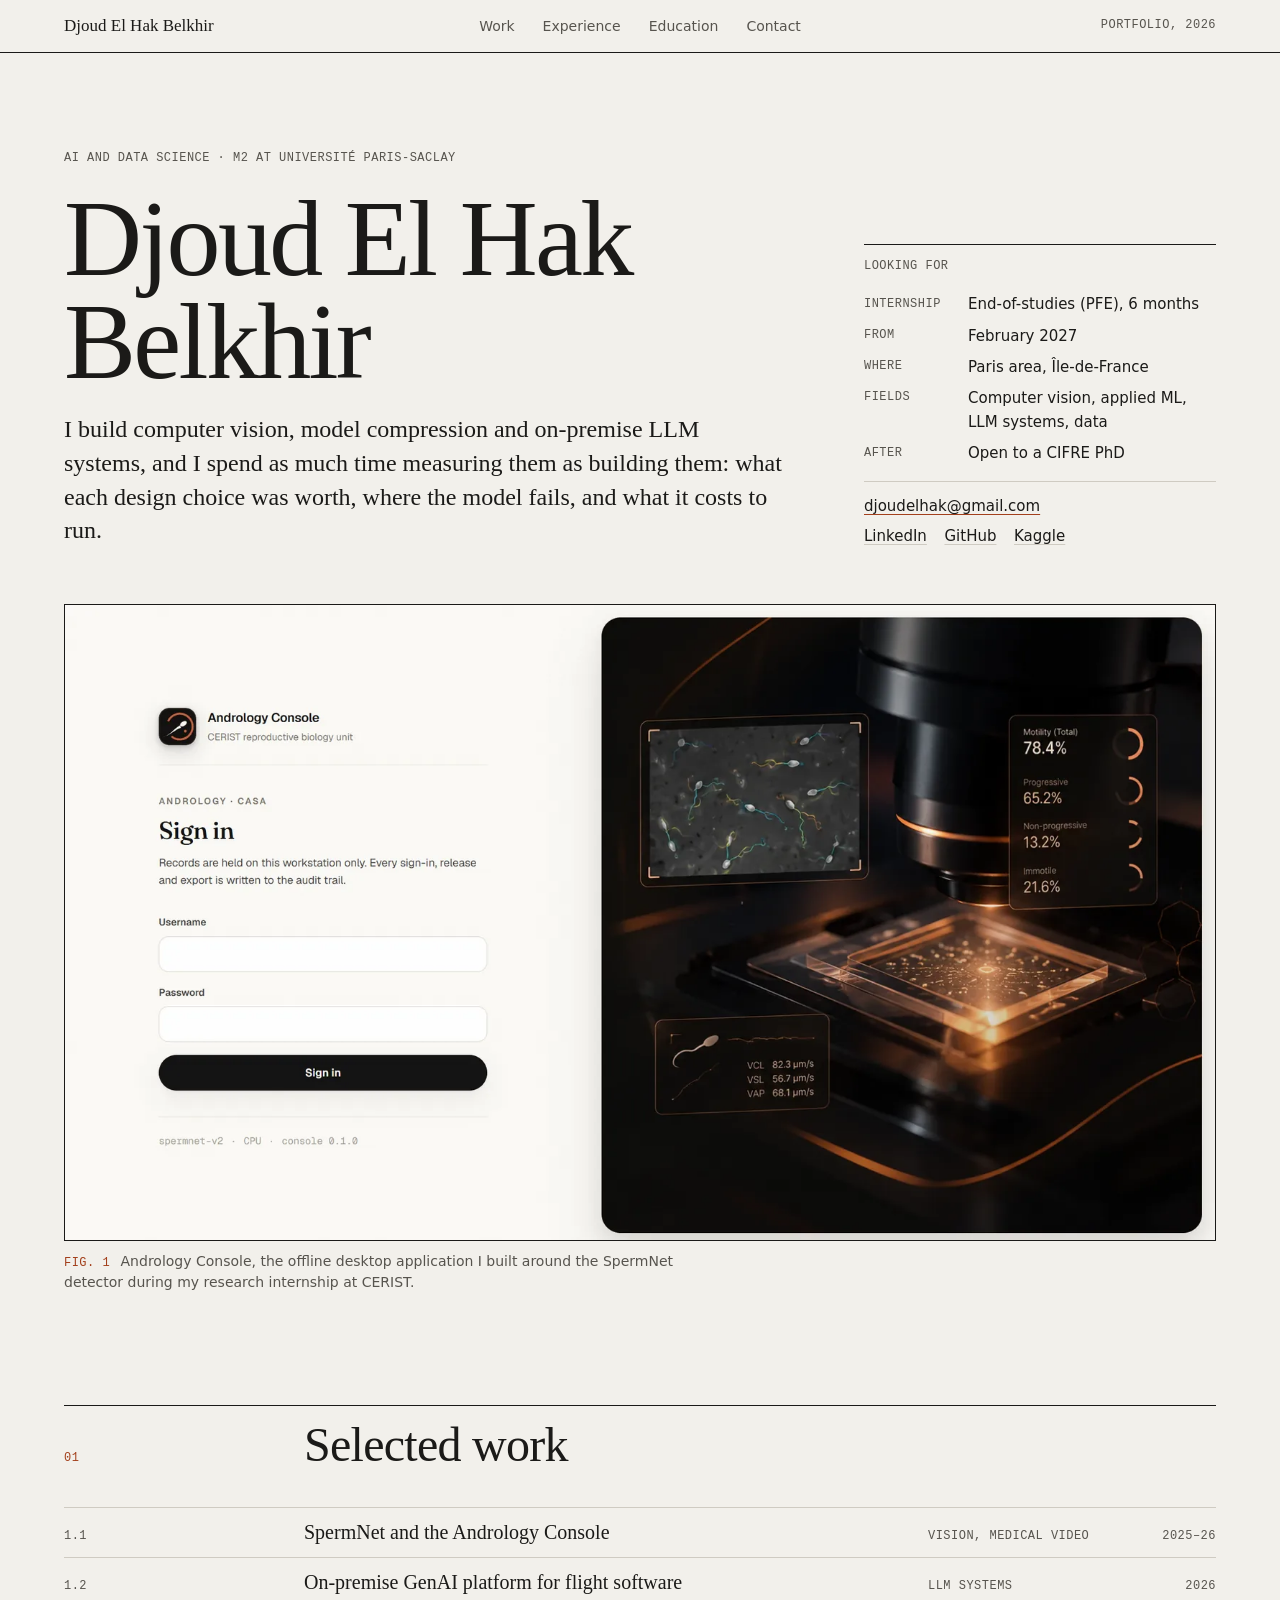
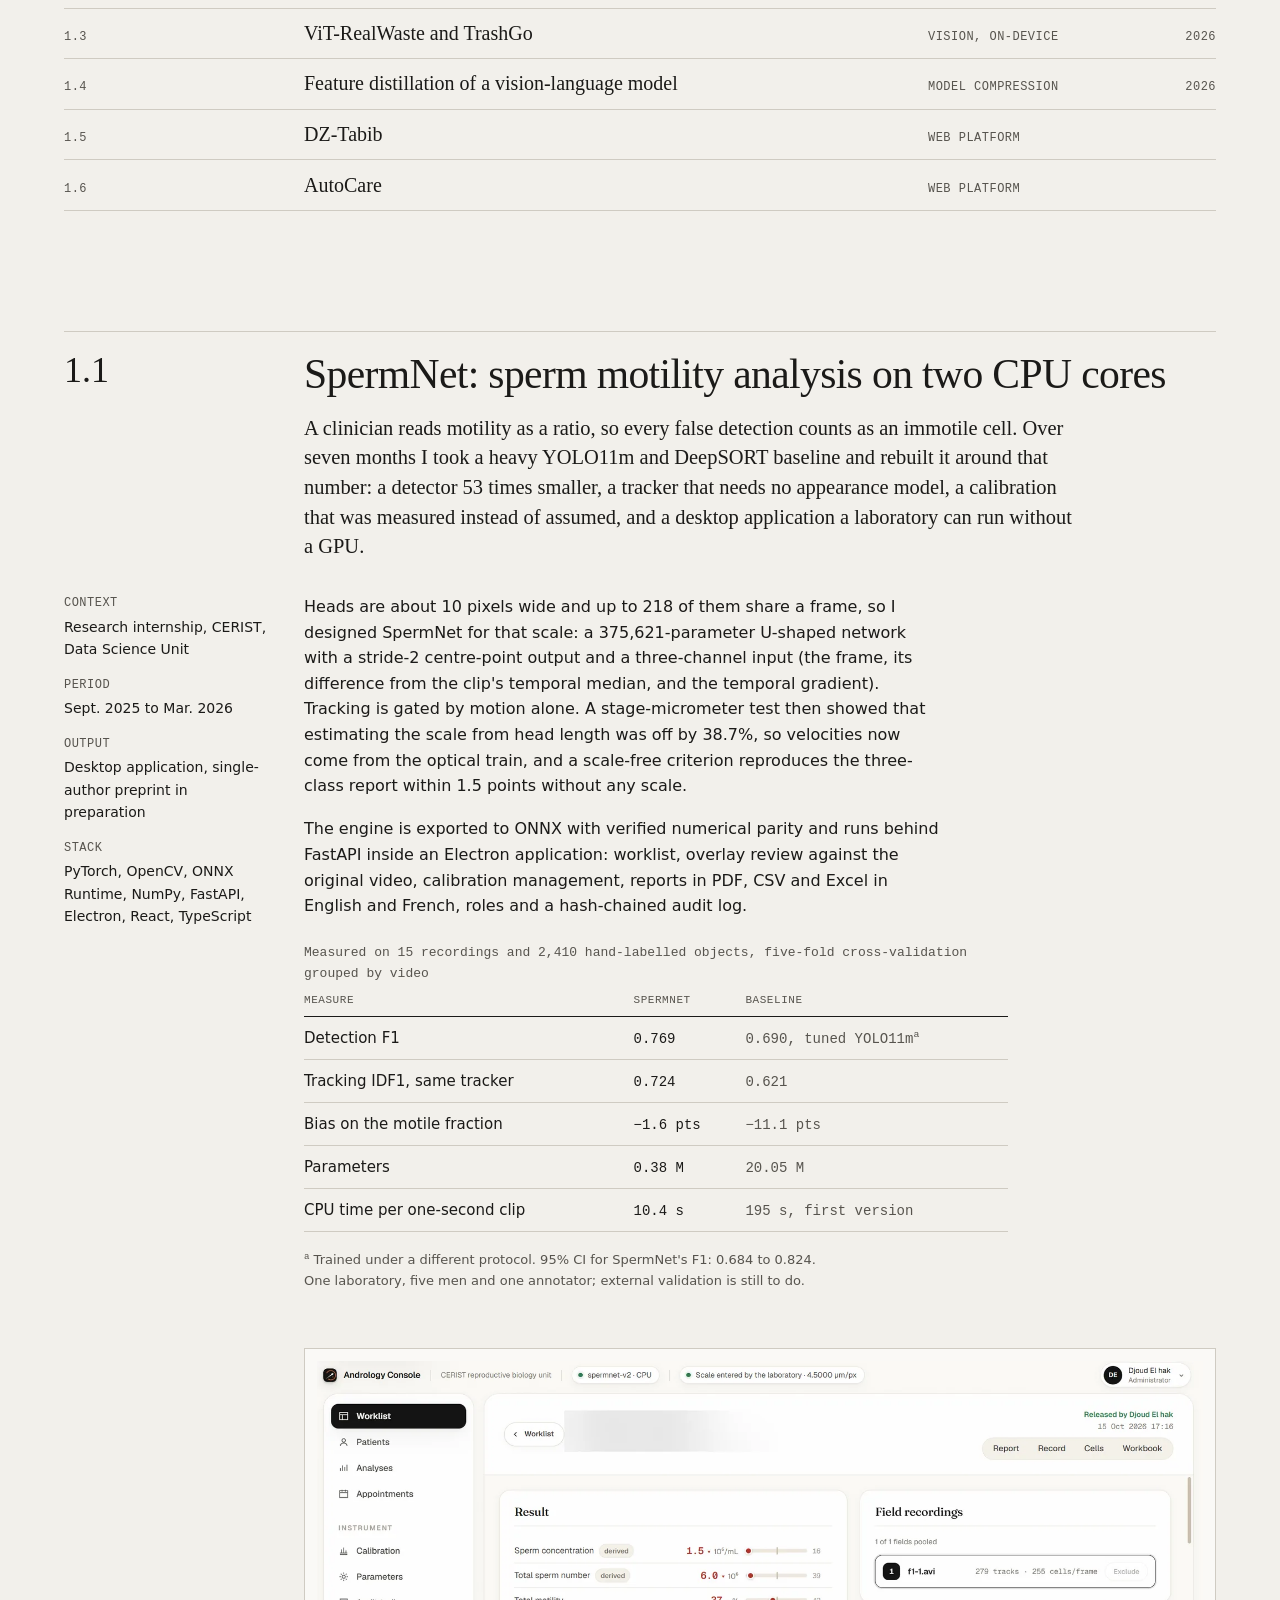
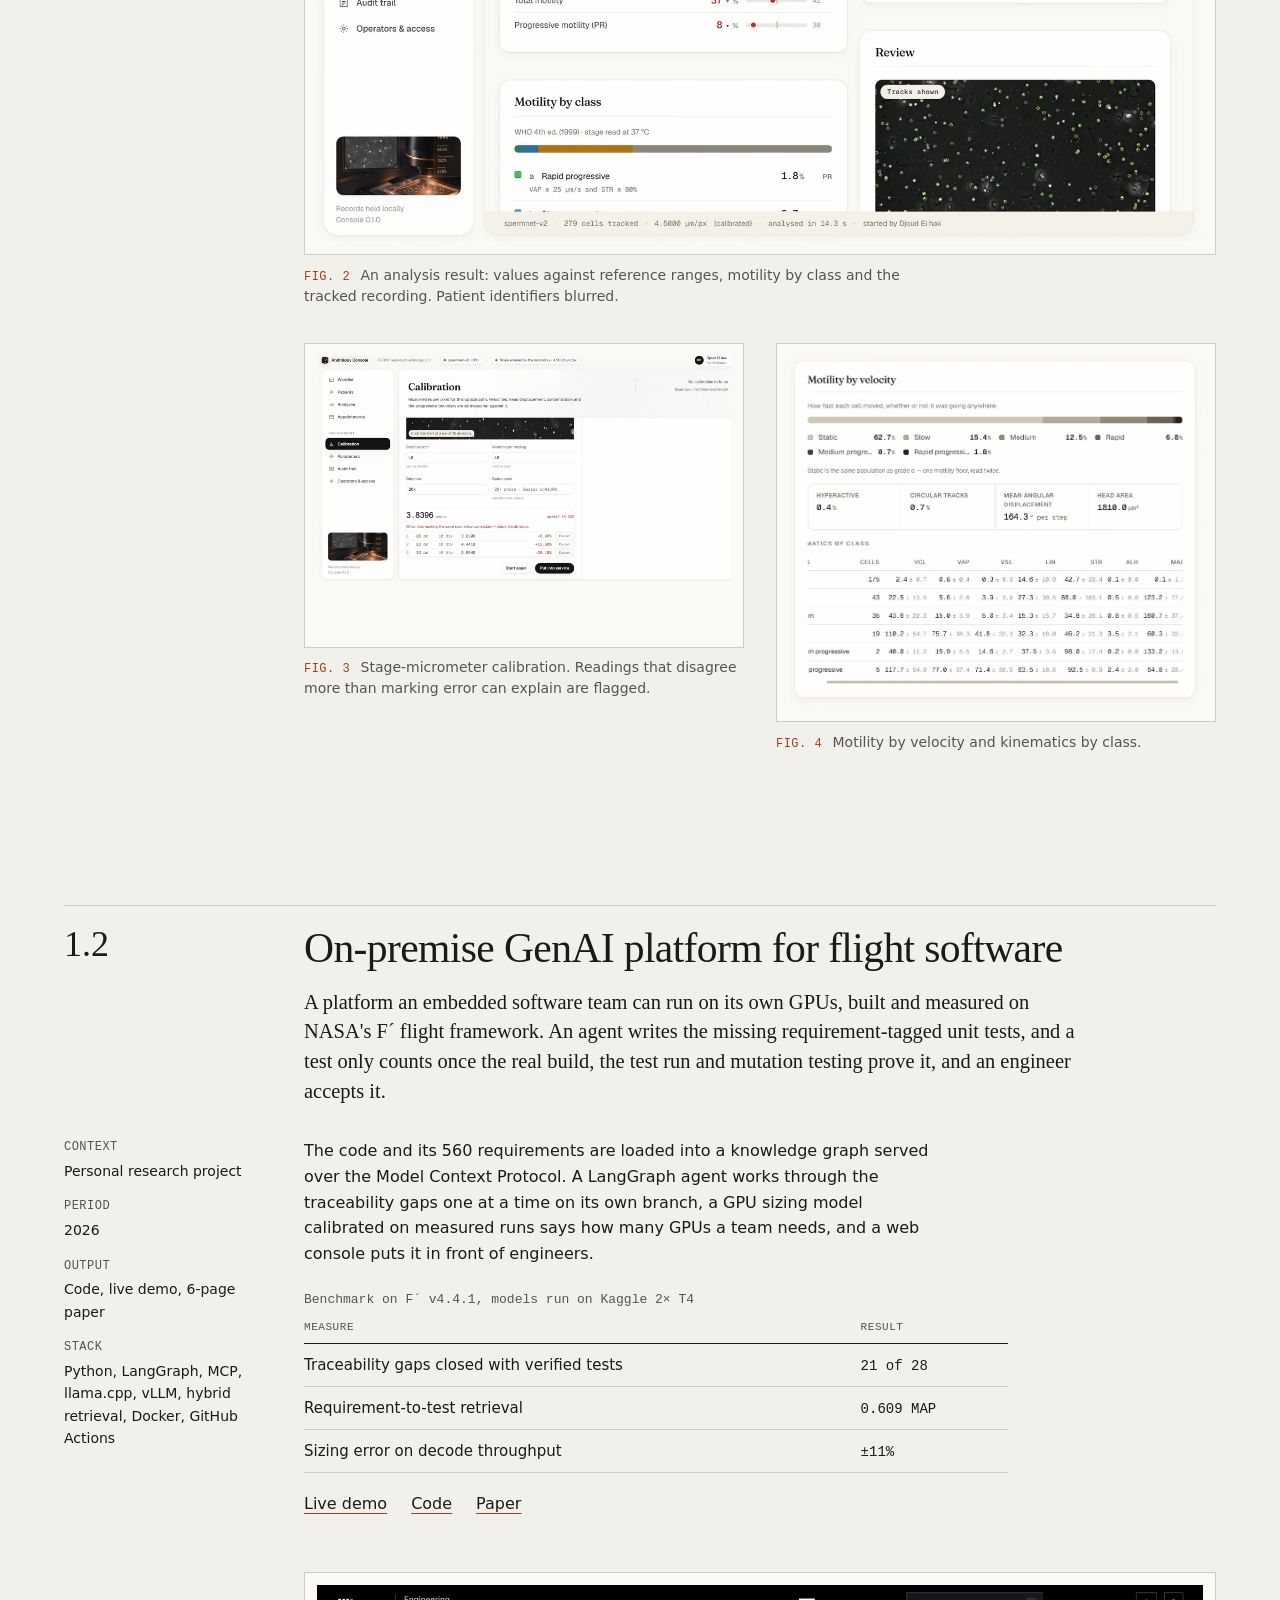
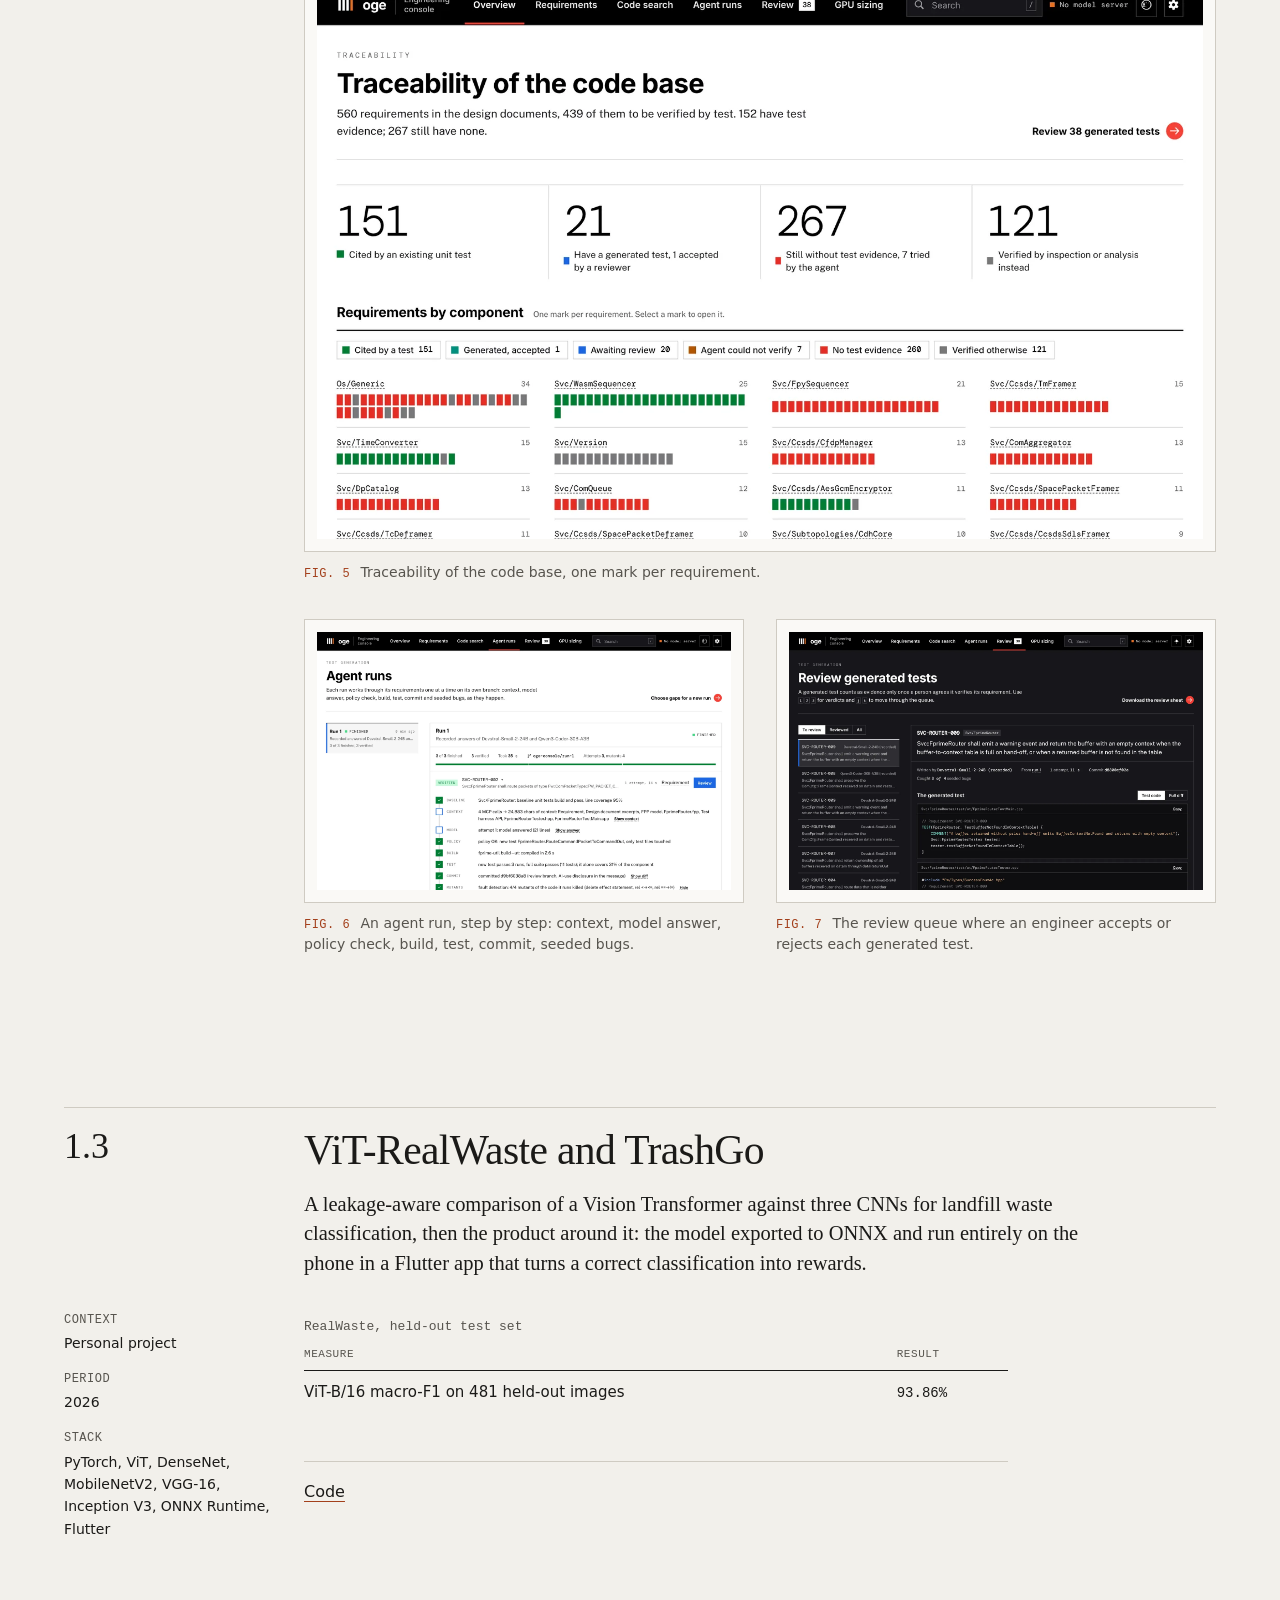
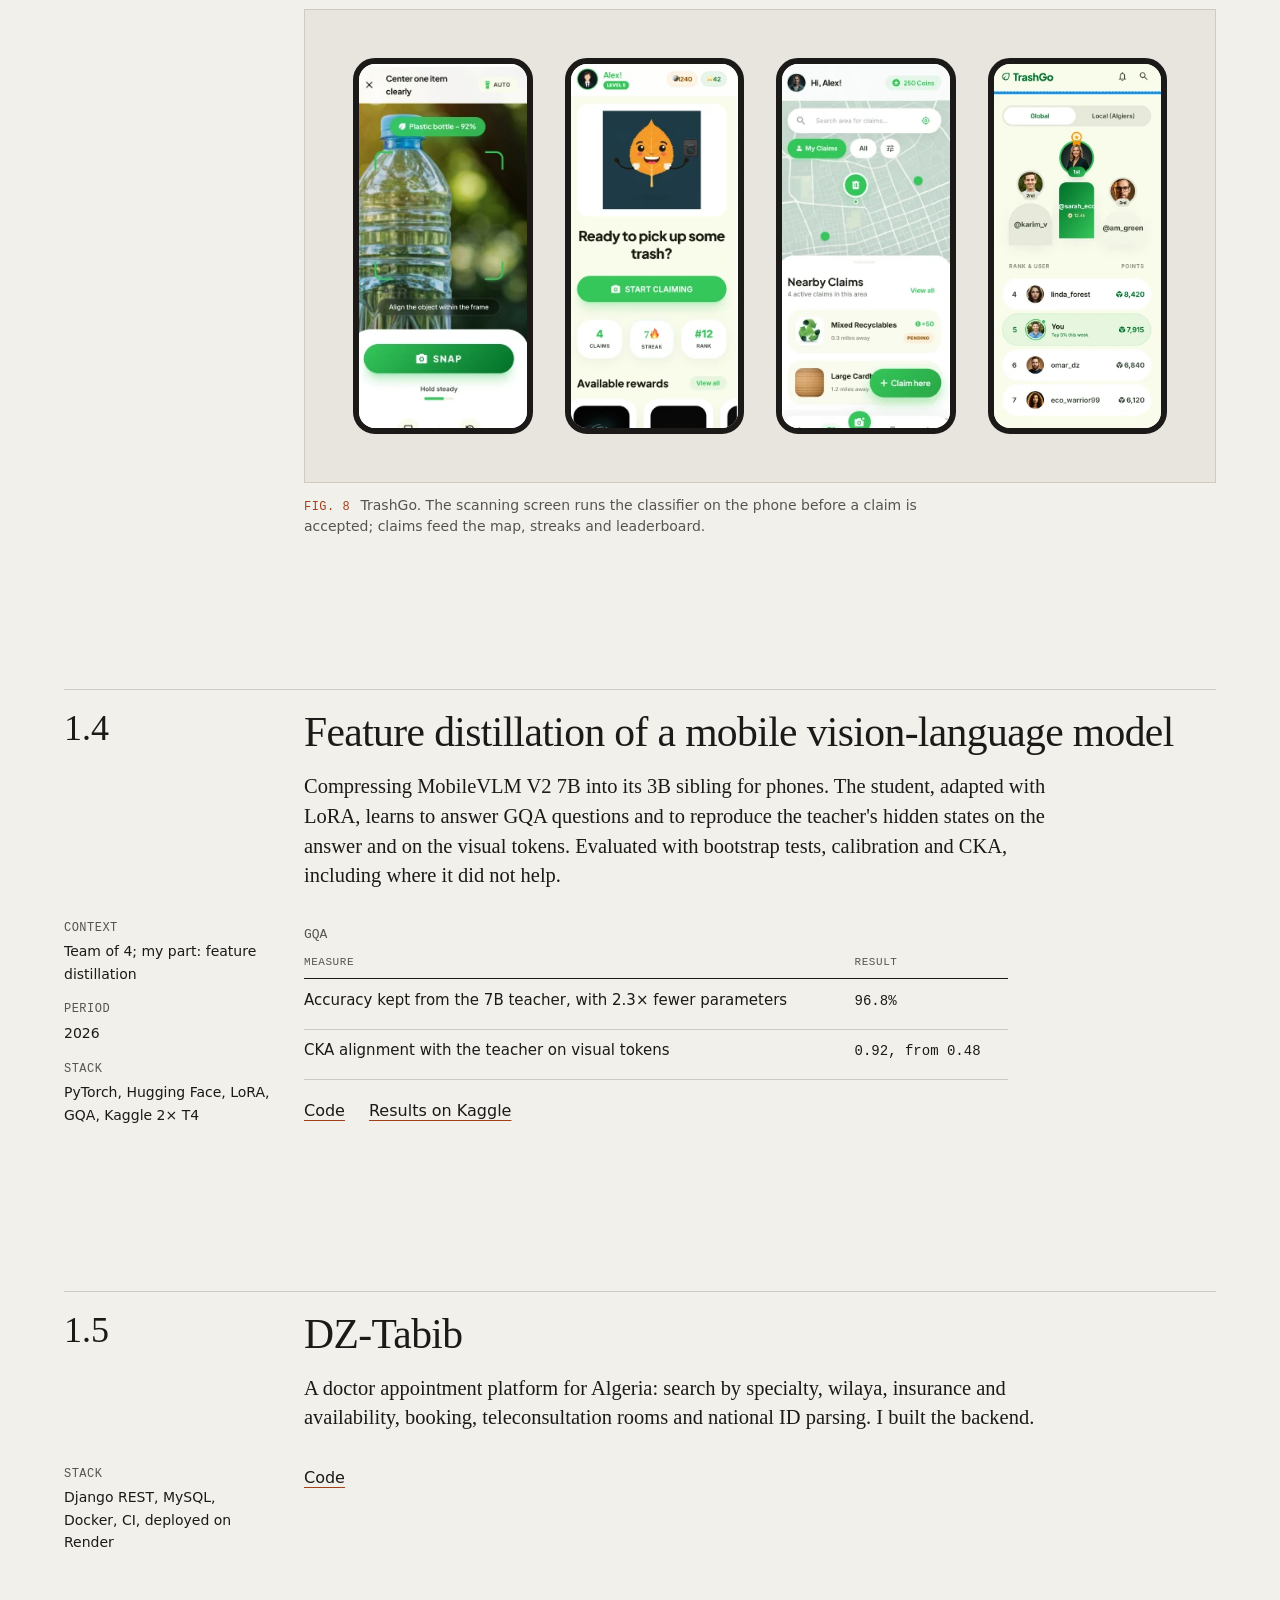
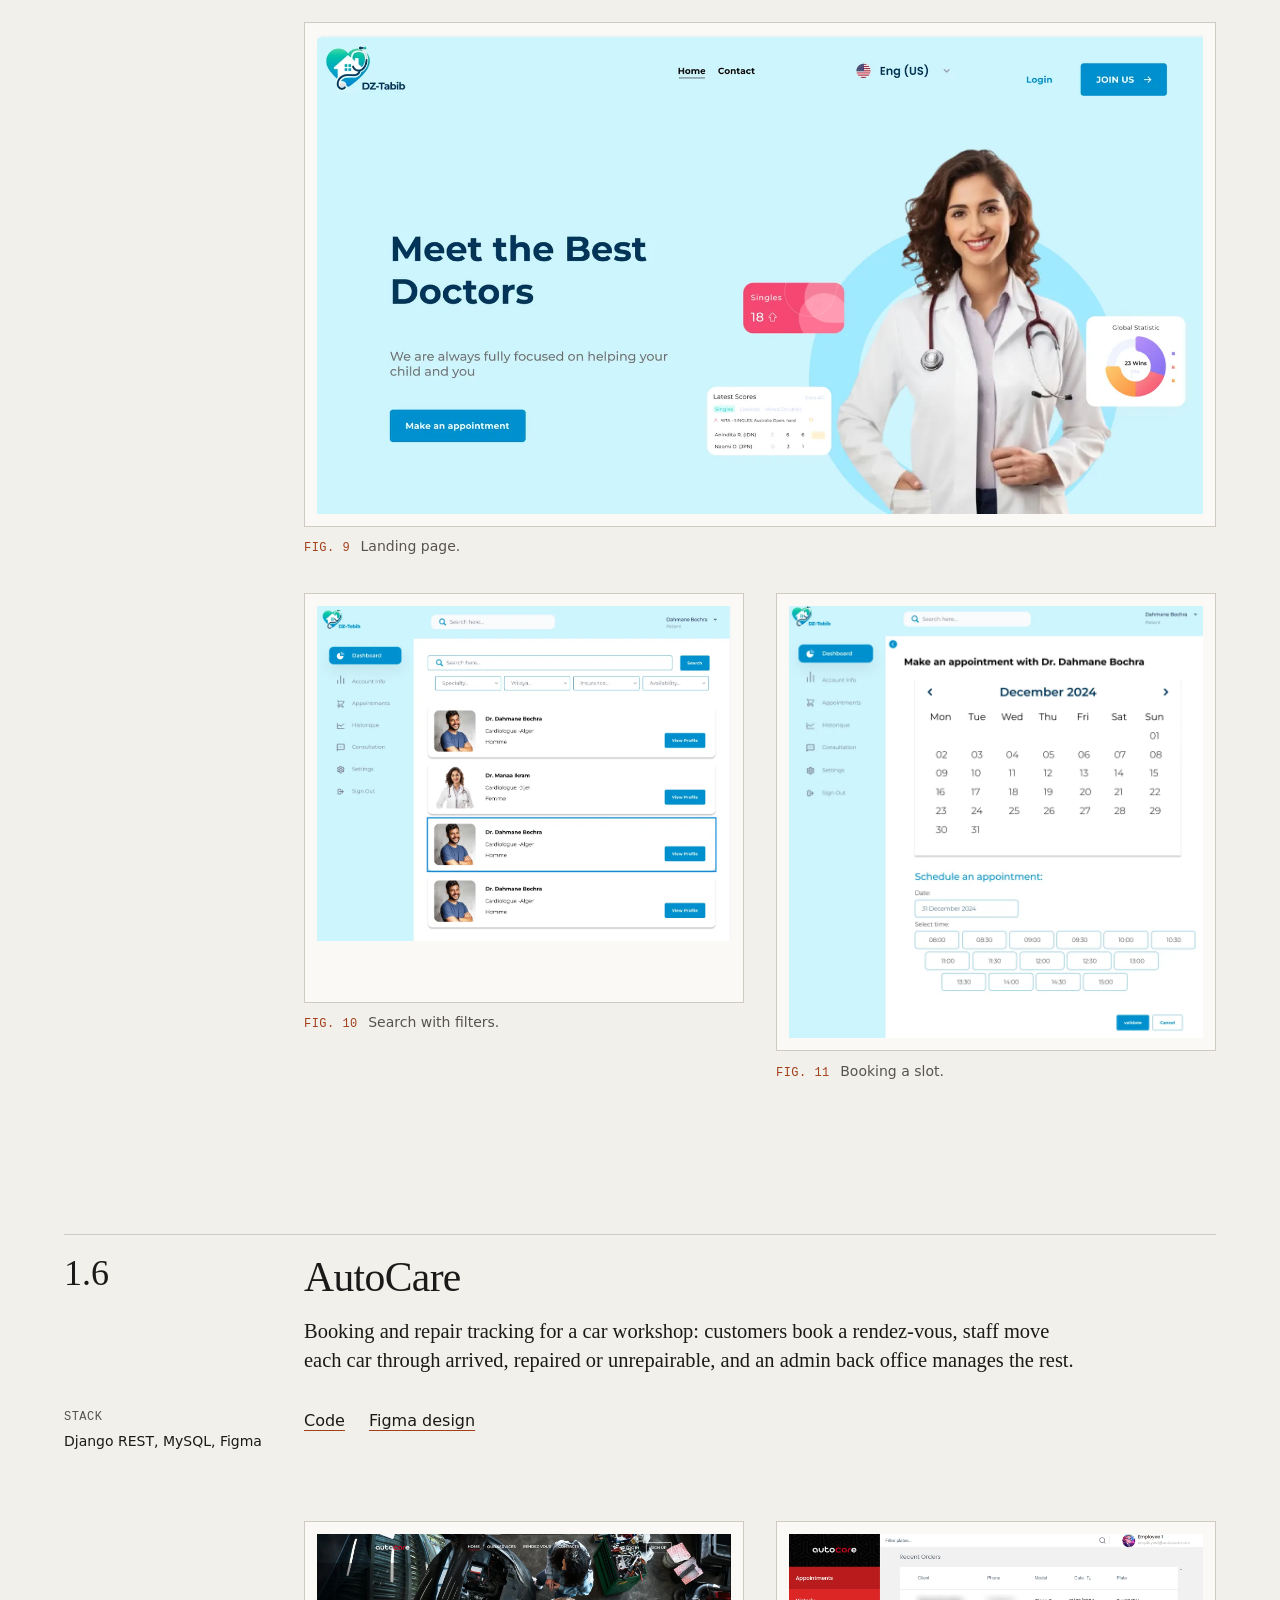
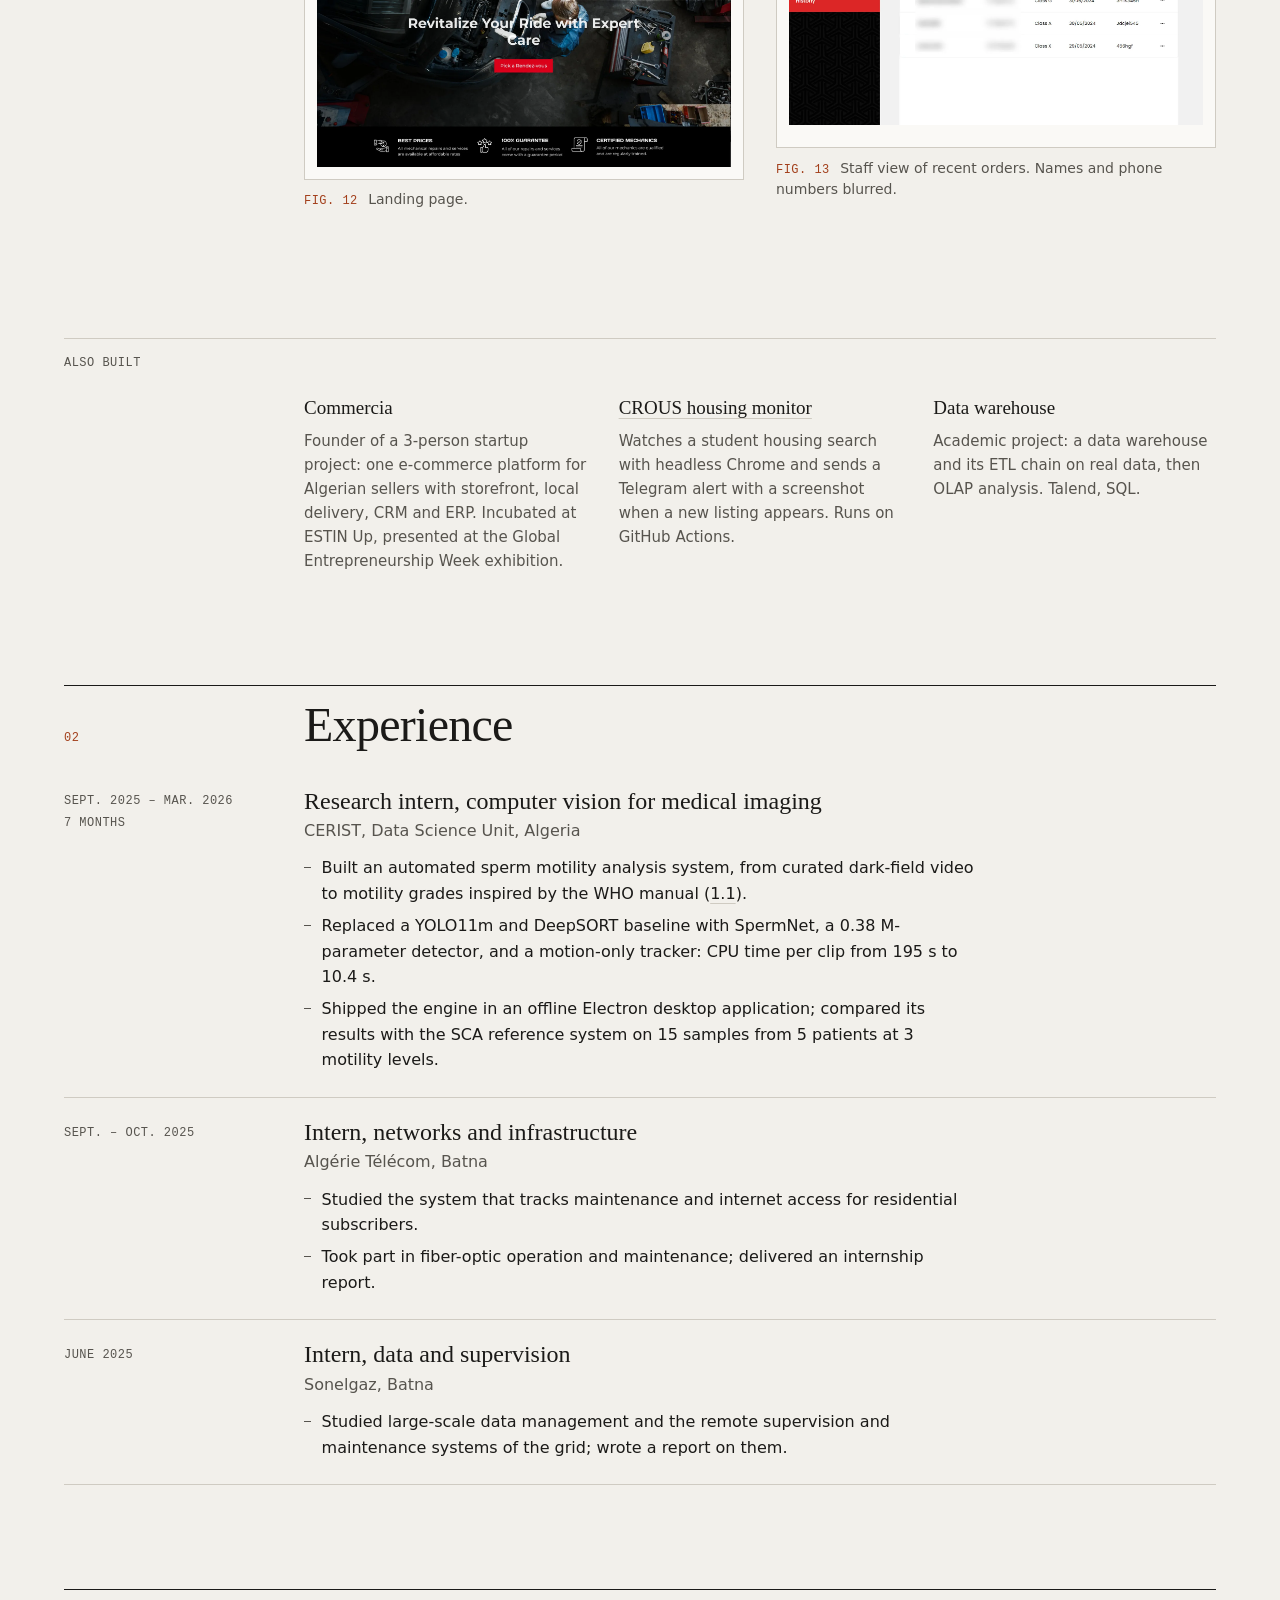
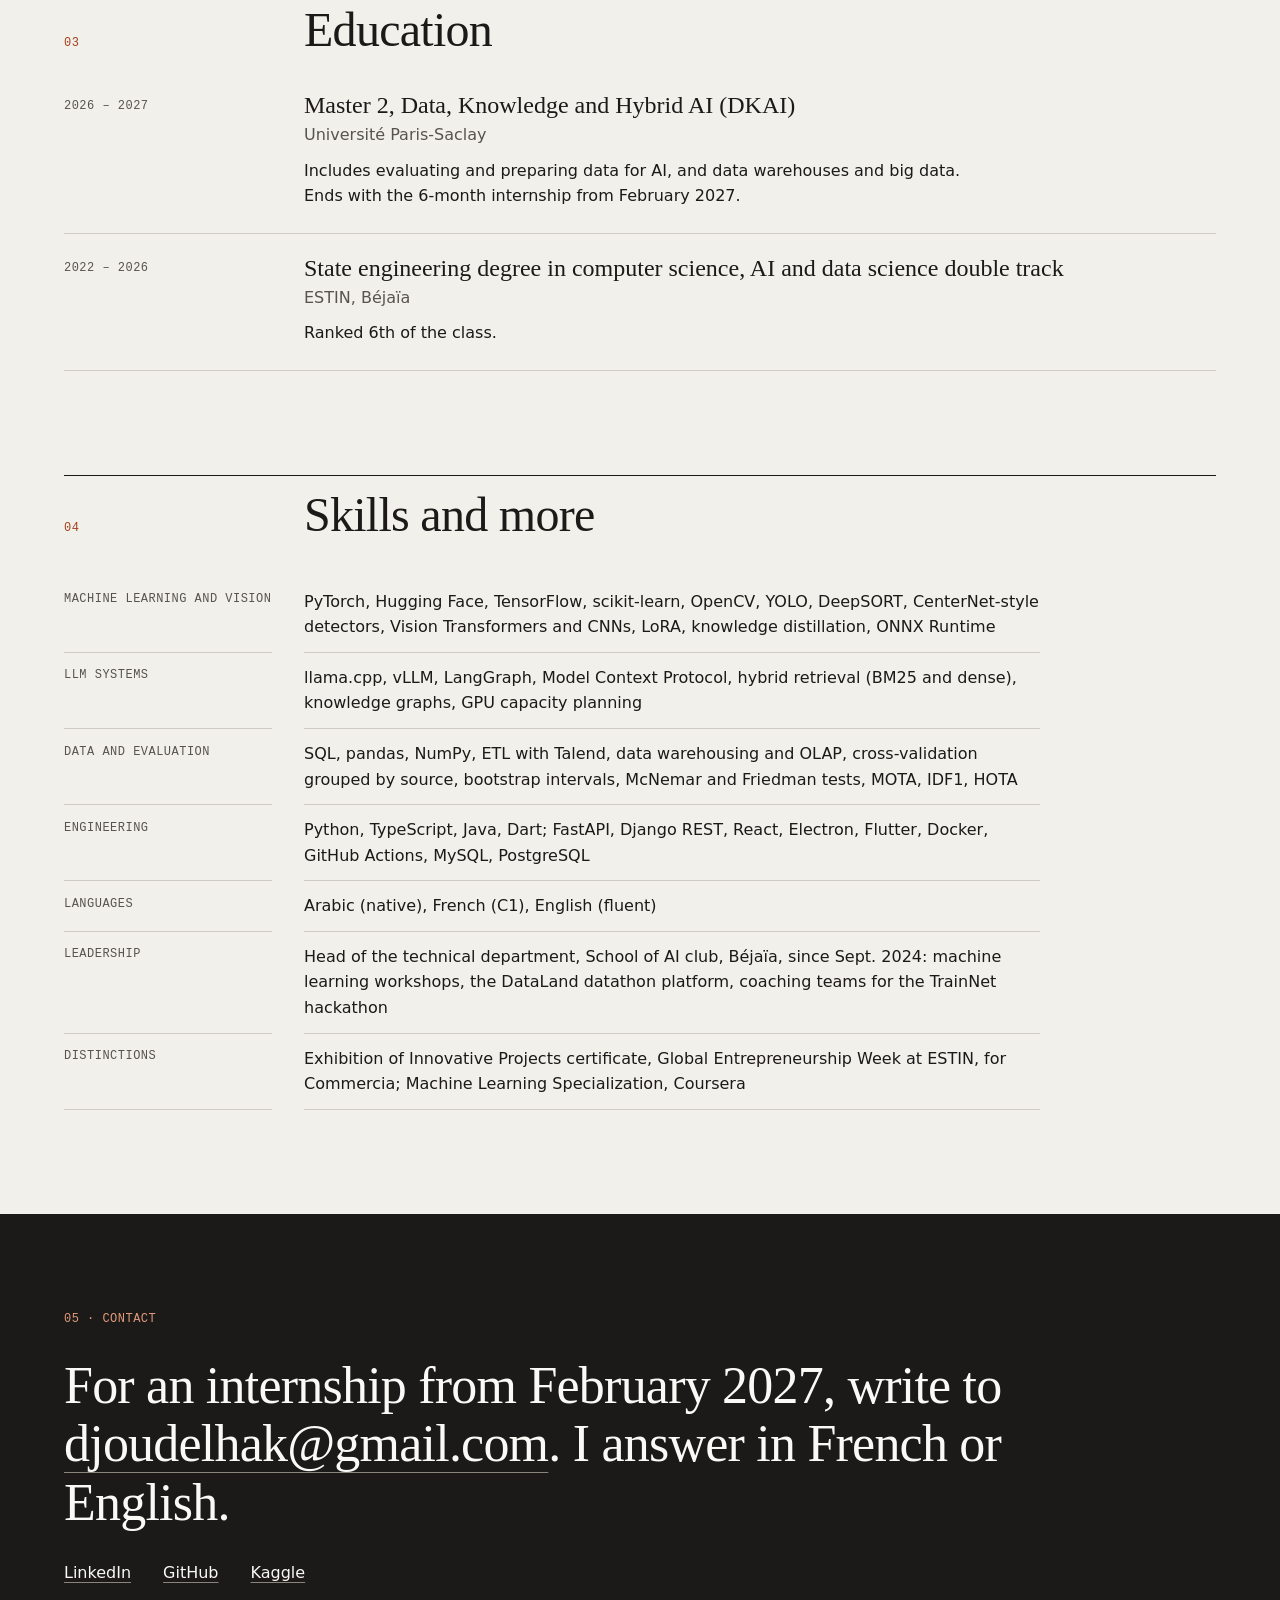
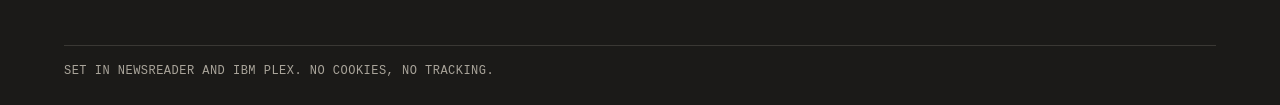
==== index.html @ 224c5752 "Redesign around project screenshots; add SpermNet Case studies with figures for SpermNet and the And" ====
<!doctype html>
<html lang="en">
<head>
<meta charset="utf-8">
<meta name="viewport" content="width=device-width, initial-scale=1">
<title>Djoud El Hak Belkhir, AI and data science</title>
<meta name="description" content="Master 2 student in Data, Knowledge and Hybrid AI at Université Paris-Saclay. Computer vision, model compression and on-premise LLM systems. Looking for a 6-month end-of-studies internship from February 2027.">
<meta property="og:title" content="Djoud El Hak Belkhir, AI and data science">
<meta property="og:description" content="Computer vision, model compression and on-premise LLM systems. Available for a 6-month internship from February 2027.">
<meta property="og:type" content="website">
<meta property="og:url" content="https://djihad-elhak.github.io/">
<meta property="og:image" content="https://djihad-elhak.github.io/og.jpg">
<meta name="twitter:card" content="summary_large_image">
<link rel="icon" href="favicon.svg" type="image/svg+xml">
<link rel="preload" href="fonts/newsreader-latin-400-normal.woff2" as="font" type="font/woff2" crossorigin>
<link rel="preload" href="fonts/ibm-plex-sans-latin-400-normal.woff2" as="font" type="font/woff2" crossorigin>
<link rel="stylesheet" href="style.css">
</head>
<body>
<a class="skip" href="#main">Skip to content</a>

<header class="masthead">
  <div class="wrap masthead-row">
    <a class="masthead-name" href="#top">Djoud El Hak Belkhir</a>
    <nav aria-label="Sections">
      <ul>
        <li><a href="#work">Work</a></li>
        <li><a href="#experience">Experience</a></li>
        <li><a href="#education">Education</a></li>
        <li><a href="#contact">Contact</a></li>
      </ul>
    </nav>
    <p class="masthead-meta">Portfolio, 2026</p>
  </div>
</header>

<main id="main">

<section class="intro wrap" id="top" aria-labelledby="name">
  <div class="intro-text">
    <p class="kicker">AI and data science · M2 at Université Paris-Saclay</p>
    <h1 id="name">Djoud El&nbsp;Hak Belkhir</h1>
    <p class="standfirst">I build computer vision, model compression and on-premise LLM systems, and I spend as much time measuring them as building them: what each design choice was worth, where the model fails, and what it costs to run.</p>
  </div>
  <div class="spec">
    <h2 class="spec-title">Looking for</h2>
    <dl>
      <dt>Internship</dt><dd>End-of-studies (PFE), 6 months</dd>
      <dt>From</dt><dd>February 2027</dd>
      <dt>Where</dt><dd>Paris area, Île-de-France</dd>
      <dt>Fields</dt><dd>Computer vision, applied ML, LLM systems, data</dd>
      <dt>After</dt><dd>Open to a CIFRE PhD</dd>
    </dl>
    <ul class="spec-links">
      <li><a href="mailto:djoudelhak@gmail.com">djoudelhak@gmail.com</a></li>
      <li><a href="https://www.linkedin.com/in/djoud-el-hak-belkhir-055977223/" rel="noopener">LinkedIn</a></li>
      <li><a href="https://github.com/djihad-elhak" rel="noopener">GitHub</a></li>
      <li><a href="https://www.kaggle.com/djihadelhakbelkhir" rel="noopener">Kaggle</a></li>
    </ul>
  </div>
</section>

<figure class="plate plate-hero wrap">
  <a href="img/andrology-signin.webp"><img src="img/andrology-signin.webp" width="1600" height="884" alt="Sign-in screen of the Andrology Console: a form on the left, and on the right a rendered microscope with motility readings beside the stage."></a>
  <figcaption><span class="fig">Fig. 1</span> Andrology Console, the offline desktop application I built around the SpermNet detector during my research internship at CERIST.</figcaption>
</figure>

<section class="work" id="work" aria-labelledby="work-title">
  <div class="wrap">
    <div class="section-head">
      <p class="label">01</p>
      <h2 id="work-title">Selected work</h2>
    </div>
  </div>

  <ol class="index wrap" aria-label="Projects on this page">
    <li><a href="#spermnet"><span class="index-n">1.1</span><span class="index-t">SpermNet and the Andrology Console</span><span class="index-d">Vision, medical video</span><span class="index-y">2025–26</span></a></li>
    <li><a href="#oge"><span class="index-n">1.2</span><span class="index-t">On-premise GenAI platform for flight software</span><span class="index-d">LLM systems</span><span class="index-y">2026</span></a></li>
    <li><a href="#waste"><span class="index-n">1.3</span><span class="index-t">ViT-RealWaste and TrashGo</span><span class="index-d">Vision, on-device</span><span class="index-y">2026</span></a></li>
    <li><a href="#kd"><span class="index-n">1.4</span><span class="index-t">Feature distillation of a vision-language model</span><span class="index-d">Model compression</span><span class="index-y">2026</span></a></li>
    <li><a href="#dztabib"><span class="index-n">1.5</span><span class="index-t">DZ-Tabib</span><span class="index-d">Web platform</span><span class="index-y"></span></a></li>
    <li><a href="#autocare"><span class="index-n">1.6</span><span class="index-t">AutoCare</span><span class="index-d">Web platform</span><span class="index-y"></span></a></li>
  </ol>

  <!-- 1.1 SpermNet -->
  <article class="case wrap" id="spermnet" aria-labelledby="spermnet-title">
    <header class="case-head">
      <p class="case-n">1.1</p>
      <div>
        <h3 id="spermnet-title">SpermNet: sperm motility analysis on two CPU cores</h3>
        <p class="case-lede">A clinician reads motility as a ratio, so every false detection counts as an immotile cell. Over seven months I took a heavy YOLO11m and DeepSORT baseline and rebuilt it around that number: a detector 53 times smaller, a tracker that needs no appearance model, a calibration that was measured instead of assumed, and a desktop application a laboratory can run without a GPU.</p>
      </div>
    </header>
    <div class="case-body">
      <dl class="meta">
        <dt>Context</dt><dd>Research internship, CERIST, Data Science Unit</dd>
        <dt>Period</dt><dd>Sept. 2025 to Mar. 2026</dd>
        <dt>Output</dt><dd>Desktop application, single-author preprint in preparation</dd>
        <dt>Stack</dt><dd>PyTorch, OpenCV, ONNX Runtime, NumPy, FastAPI, Electron, React, TypeScript</dd>
      </dl>
      <div class="prose">
        <p>Heads are about 10 pixels wide and up to 218 of them share a frame, so I designed SpermNet for that scale: a 375,621-parameter U-shaped network with a stride-2 centre-point output and a three-channel input (the frame, its difference from the clip's temporal median, and the temporal gradient). Tracking is gated by motion alone. A stage-micrometer test then showed that estimating the scale from head length was off by 38.7%, so velocities now come from the optical train, and a scale-free criterion reproduces the three-class report within 1.5 points without any scale.</p>
        <p>The engine is exported to ONNX with verified numerical parity and runs behind FastAPI inside an Electron application: worklist, overlay review against the original video, calibration management, reports in PDF, CSV and Excel in English and French, roles and a hash-chained audit log.</p>
        <table class="results">
          <caption>Measured on 15 recordings and 2,410 hand-labelled objects, five-fold cross-validation grouped by video</caption>
          <thead><tr><th scope="col">Measure</th><th scope="col">SpermNet</th><th scope="col">Baseline</th></tr></thead>
          <tbody>
            <tr><th scope="row">Detection F1</th><td>0.769</td><td>0.690, tuned YOLO11m<sup>a</sup></td></tr>
            <tr><th scope="row">Tracking IDF1, same tracker</th><td>0.724</td><td>0.621</td></tr>
            <tr><th scope="row">Bias on the motile fraction</th><td>−1.6 pts</td><td>−11.1 pts</td></tr>
            <tr><th scope="row">Parameters</th><td>0.38 M</td><td>20.05 M</td></tr>
            <tr><th scope="row">CPU time per one-second clip</th><td>10.4 s</td><td>195 s, first version</td></tr>
          </tbody>
        </table>
        <p class="note"><sup>a</sup> Trained under a different protocol. 95% CI for SpermNet's F1: 0.684 to 0.824. One laboratory, five men and one annotator; external validation is still to do.</p>
      </div>
    </div>
    <div class="gallery">
      <figure class="plate span-full">
        <a href="img/andrology-result.webp"><img src="img/andrology-result.webp" width="1600" height="869" loading="lazy" alt="Analysis result screen: concentration and motility results against WHO reference ranges, motility by class, the field recording and a frame with tracked cells."></a>
        <figcaption><span class="fig">Fig. 2</span> An analysis result: values against reference ranges, motility by class and the tracked recording. Patient identifiers blurred.</figcaption>
      </figure>
      <figure class="plate">
        <a href="img/andrology-calibration.webp"><img src="img/andrology-calibration.webp" width="1600" height="872" loading="lazy" alt="Calibration screen: a stage micrometer image, graticule and optical path inputs, and three readings with their spread."></a>
        <figcaption><span class="fig">Fig. 3</span> Stage-micrometer calibration. Readings that disagree more than marking error can explain are flagged.</figcaption>
      </figure>
      <figure class="plate">
        <a href="img/andrology-velocity.webp"><img src="img/andrology-velocity.webp" width="933" height="797" loading="lazy" alt="Motility by velocity panel: a stacked bar of static, slow, medium and rapid cells, and a table of kinematics by class."></a>
        <figcaption><span class="fig">Fig. 4</span> Motility by velocity and kinematics by class.</figcaption>
      </figure>
    </div>
  </article>

  <!-- 1.2 oge -->
  <article class="case wrap" id="oge" aria-labelledby="oge-title">
    <header class="case-head">
      <p class="case-n">1.2</p>
      <div>
        <h3 id="oge-title">On-premise GenAI platform for flight software</h3>
        <p class="case-lede">A platform an embedded software team can run on its own GPUs, built and measured on NASA's F´ flight framework. An agent writes the missing requirement-tagged unit tests, and a test only counts once the real build, the test run and mutation testing prove it, and an engineer accepts it.</p>
      </div>
    </header>
    <div class="case-body">
      <dl class="meta">
        <dt>Context</dt><dd>Personal research project</dd>
        <dt>Period</dt><dd>2026</dd>
        <dt>Output</dt><dd>Code, live demo, 6-page paper</dd>
        <dt>Stack</dt><dd>Python, LangGraph, MCP, llama.cpp, vLLM, hybrid retrieval, Docker, GitHub Actions</dd>
      </dl>
      <div class="prose">
        <p>The code and its 560 requirements are loaded into a knowledge graph served over the Model Context Protocol. A LangGraph agent works through the traceability gaps one at a time on its own branch, a GPU sizing model calibrated on measured runs says how many GPUs a team needs, and a web console puts it in front of engineers.</p>
        <table class="results">
          <caption>Benchmark on F´ v4.4.1, models run on Kaggle 2× T4</caption>
          <thead><tr><th scope="col">Measure</th><th scope="col">Result</th></tr></thead>
          <tbody>
            <tr><th scope="row">Traceability gaps closed with verified tests</th><td>21 of 28</td></tr>
            <tr><th scope="row">Requirement-to-test retrieval</th><td>0.609 MAP</td></tr>
            <tr><th scope="row">Sizing error on decode throughput</th><td>±11%</td></tr>
          </tbody>
        </table>
        <p class="links-row">
          <a href="https://djihad-elhak.github.io/onprem-genai-embedded/">Live demo</a>
          <a href="https://github.com/djihad-elhak/onprem-genai-embedded">Code</a>
          <a href="https://github.com/djihad-elhak/onprem-genai-embedded/blob/main/paper/main.pdf">Paper</a>
        </p>
      </div>
    </div>
    <div class="gallery">
      <figure class="plate span-full">
        <a href="img/oge-overview.webp"><img src="img/oge-overview.webp" width="1600" height="1000" loading="lazy" alt="Console overview: counts of requirements cited by a test, generated, still without evidence and verified otherwise, and a grid of requirements by component."></a>
        <figcaption><span class="fig">Fig. 5</span> Traceability of the code base, one mark per requirement.</figcaption>
      </figure>
      <figure class="plate">
        <a href="img/oge-run.webp"><img src="img/oge-run.webp" width="1600" height="1000" loading="lazy" alt="Agent run page: each requirement goes through baseline, context, model, policy, build, test, commit and mutant steps."></a>
        <figcaption><span class="fig">Fig. 6</span> An agent run, step by step: context, model answer, policy check, build, test, commit, seeded bugs.</figcaption>
      </figure>
      <figure class="plate">
        <a href="img/oge-review.webp"><img src="img/oge-review.webp" width="1600" height="1000" loading="lazy" alt="Review page in the dark theme: a queue of generated tests on the left and the selected test's requirement and code on the right."></a>
        <figcaption><span class="fig">Fig. 7</span> The review queue where an engineer accepts or rejects each generated test.</figcaption>
      </figure>
    </div>
  </article>

  <!-- 1.3 waste -->
  <article class="case wrap" id="waste" aria-labelledby="waste-title">
    <header class="case-head">
      <p class="case-n">1.3</p>
      <div>
        <h3 id="waste-title">ViT-RealWaste and TrashGo</h3>
        <p class="case-lede">A leakage-aware comparison of a Vision Transformer against three CNNs for landfill waste classification, then the product around it: the model exported to ONNX and run entirely on the phone in a Flutter app that turns a correct classification into rewards.</p>
      </div>
    </header>
    <div class="case-body">
      <dl class="meta">
        <dt>Context</dt><dd>Personal project</dd>
        <dt>Period</dt><dd>2026</dd>
        <dt>Stack</dt><dd>PyTorch, ViT, DenseNet, MobileNetV2, VGG-16, Inception V3, ONNX Runtime, Flutter</dd>
      </dl>
      <div class="prose">
        <table class="results">
          <caption>RealWaste, held-out test set</caption>
          <thead><tr><th scope="col">Measure</th><th scope="col">Result</th></tr></thead>
          <tbody>
            <tr><th scope="row">ViT-B/16 macro-F1 on 481 held-out images</th><td>93.86%</td></tr>
          </tbody>
        </table>
        <p class="links-row"><a href="https://github.com/djihad-elhak/waste-net">Code</a></p>
      </div>
    </div>
    <figure class="phones">
      <ul>
        <li><a href="img/trashgo-scan.webp"><img src="img/trashgo-scan.webp" width="199" height="433" loading="lazy" alt="Camera screen: a plastic bottle in the frame, labelled Plastic bottle, 92%."></a></li>
        <li><a href="img/trashgo-home.webp"><img src="img/trashgo-home.webp" width="209" height="454" loading="lazy" alt="Home screen with a start claiming button, claims, streak and rank."></a></li>
        <li><a href="img/trashgo-map.webp"><img src="img/trashgo-map.webp" width="204" height="443" loading="lazy" alt="Map of nearby claims with pending items."></a></li>
        <li><a href="img/trashgo-ranking.webp"><img src="img/trashgo-ranking.webp" width="231" height="502" loading="lazy" alt="Leaderboard with a podium and ranked users."></a></li>
      </ul>
      <figcaption><span class="fig">Fig. 8</span> TrashGo. The scanning screen runs the classifier on the phone before a claim is accepted; claims feed the map, streaks and leaderboard.</figcaption>
    </figure>
  </article>

  <!-- 1.4 KD -->
  <article class="case case-compact wrap" id="kd" aria-labelledby="kd-title">
    <header class="case-head">
      <p class="case-n">1.4</p>
      <div>
        <h3 id="kd-title">Feature distillation of a mobile vision-language model</h3>
        <p class="case-lede">Compressing MobileVLM V2 7B into its 3B sibling for phones. The student, adapted with LoRA, learns to answer GQA questions and to reproduce the teacher's hidden states on the answer and on the visual tokens. Evaluated with bootstrap tests, calibration and CKA, including where it did not help.</p>
      </div>
    </header>
    <div class="case-body">
      <dl class="meta">
        <dt>Context</dt><dd>Team of 4; my part: feature distillation</dd>
        <dt>Period</dt><dd>2026</dd>
        <dt>Stack</dt><dd>PyTorch, Hugging Face, LoRA, GQA, Kaggle 2× T4</dd>
      </dl>
      <div class="prose">
        <table class="results">
          <caption>GQA</caption>
          <thead><tr><th scope="col">Measure</th><th scope="col">Result</th></tr></thead>
          <tbody>
            <tr><th scope="row">Accuracy kept from the 7B teacher, with 2.3× fewer parameters</th><td>96.8%</td></tr>
            <tr><th scope="row">CKA alignment with the teacher on visual tokens</th><td>0.92, from 0.48</td></tr>
          </tbody>
        </table>
        <p class="links-row">
          <a href="https://github.com/djihad-elhak/Feature-Knowledge-Distilliation">Code</a>
          <a href="https://www.kaggle.com/datasets/djihadelhakbelkhir/kd-vlm-continue">Results on Kaggle</a>
        </p>
      </div>
    </div>
  </article>

  <!-- 1.5 DZ-Tabib -->
  <article class="case wrap" id="dztabib" aria-labelledby="dztabib-title">
    <header class="case-head">
      <p class="case-n">1.5</p>
      <div>
        <h3 id="dztabib-title">DZ-Tabib</h3>
        <p class="case-lede">A doctor appointment platform for Algeria: search by specialty, wilaya, insurance and availability, booking, teleconsultation rooms and national ID parsing. I built the backend.</p>
      </div>
    </header>
    <div class="case-body">
      <dl class="meta">
        <dt>Stack</dt><dd>Django REST, MySQL, Docker, CI, deployed on Render</dd>
      </dl>
      <div class="prose">
        <p class="links-row"><a href="https://github.com/djihad-elhak/tabibi_dz">Code</a></p>
      </div>
    </div>
    <div class="gallery">
      <figure class="plate span-full">
        <a href="img/dztabib-home.webp"><img src="img/dztabib-home.webp" width="1600" height="864" loading="lazy" alt="DZ-Tabib landing page: the headline Meet the Best Doctors, a button to make an appointment and a photo of a doctor."></a>
        <figcaption><span class="fig">Fig. 9</span> Landing page.</figcaption>
      </figure>
      <figure class="plate">
        <a href="img/dztabib-search.webp"><img src="img/dztabib-search.webp" width="1079" height="872" loading="lazy" alt="Doctor search with filters for specialty, wilaya, insurance and availability, and a list of doctors."></a>
        <figcaption><span class="fig">Fig. 10</span> Search with filters.</figcaption>
      </figure>
      <figure class="plate">
        <a href="img/dztabib-booking.webp"><img src="img/dztabib-booking.webp" width="880" height="918" loading="lazy" alt="Booking screen: a December 2024 calendar and half-hour time slots."></a>
        <figcaption><span class="fig">Fig. 11</span> Booking a slot.</figcaption>
      </figure>
    </div>
  </article>

  <!-- 1.6 AutoCare -->
  <article class="case wrap" id="autocare" aria-labelledby="autocare-title">
    <header class="case-head">
      <p class="case-n">1.6</p>
      <div>
        <h3 id="autocare-title">AutoCare</h3>
        <p class="case-lede">Booking and repair tracking for a car workshop: customers book a rendez-vous, staff move each car through arrived, repaired or unrepairable, and an admin back office manages the rest.</p>
      </div>
    </header>
    <div class="case-body">
      <dl class="meta">
        <dt>Stack</dt><dd>Django REST, MySQL, Figma</dd>
      </dl>
      <div class="prose">
        <p class="links-row">
          <a href="https://github.com/djihad-elhak/AutoCare">Code</a>
          <a href="https://www.figma.com/file/MwRsp9bNBfrbHmAETpBvhf/Projet-%28copie%29?node-id=0%3A1" rel="noopener">Figma design</a>
        </p>
      </div>
    </div>
    <div class="gallery">
      <figure class="plate">
        <a href="img/autocare-home.webp"><img src="img/autocare-home.webp" width="1600" height="900" loading="lazy" alt="AutoCare landing page: an overhead photo of mechanics at work with the headline Revitalize Your Ride with Expert Care."></a>
        <figcaption><span class="fig">Fig. 12</span> Landing page.</figcaption>
      </figure>
      <figure class="plate">
        <a href="img/autocare-orders.webp"><img src="img/autocare-orders.webp" width="1600" height="739" loading="lazy" alt="Staff view of recent orders with car model, date and plate; client names and phone numbers are blurred."></a>
        <figcaption><span class="fig">Fig. 13</span> Staff view of recent orders. Names and phone numbers blurred.</figcaption>
      </figure>
    </div>
  </article>

  <div class="wrap also">
    <h3 class="also-title">Also built</h3>
    <ul>
      <li><h4>Commercia</h4><p>Founder of a 3-person startup project: one e-commerce platform for Algerian sellers with storefront, local delivery, CRM and ERP. Incubated at ESTIN Up, presented at the Global Entrepreneurship Week exhibition.</p></li>
      <li><h4><a href="https://github.com/djihad-elhak/crous">CROUS housing monitor</a></h4><p>Watches a student housing search with headless Chrome and sends a Telegram alert with a screenshot when a new listing appears. Runs on GitHub Actions.</p></li>
      <li><h4>Data warehouse</h4><p>Academic project: a data warehouse and its ETL chain on real data, then OLAP analysis. Talend, SQL.</p></li>
    </ul>
  </div>
</section>

<section class="ledger-section wrap" id="experience" aria-labelledby="exp-title">
  <div class="section-head">
    <p class="label">02</p>
    <h2 id="exp-title">Experience</h2>
  </div>
  <ol class="ledger">
    <li>
      <p class="when">Sept. 2025 – Mar. 2026<span>7 months</span></p>
      <div>
        <h3>Research intern, computer vision for medical imaging</h3>
        <p class="org">CERIST, Data Science Unit, Algeria</p>
        <ul>
          <li>Built an automated sperm motility analysis system, from curated dark-field video to motility grades inspired by the WHO manual (<a href="#spermnet">1.1</a>).</li>
          <li>Replaced a YOLO11m and DeepSORT baseline with SpermNet, a 0.38 M-parameter detector, and a motion-only tracker: CPU time per clip from 195 s to 10.4 s.</li>
          <li>Shipped the engine in an offline Electron desktop application; compared its results with the SCA reference system on 15 samples from 5 patients at 3 motility levels.</li>
        </ul>
      </div>
    </li>
    <li>
      <p class="when">Sept. – Oct. 2025</p>
      <div>
        <h3>Intern, networks and infrastructure</h3>
        <p class="org">Algérie Télécom, Batna</p>
        <ul>
          <li>Studied the system that tracks maintenance and internet access for residential subscribers.</li>
          <li>Took part in fiber-optic operation and maintenance; delivered an internship report.</li>
        </ul>
      </div>
    </li>
    <li>
      <p class="when">June 2025</p>
      <div>
        <h3>Intern, data and supervision</h3>
        <p class="org">Sonelgaz, Batna</p>
        <ul>
          <li>Studied large-scale data management and the remote supervision and maintenance systems of the grid; wrote a report on them.</li>
        </ul>
      </div>
    </li>
  </ol>
</section>

<section class="ledger-section wrap" id="education" aria-labelledby="edu-title">
  <div class="section-head">
    <p class="label">03</p>
    <h2 id="edu-title">Education</h2>
  </div>
  <ol class="ledger">
    <li>
      <p class="when">2026 – 2027</p>
      <div>
        <h3>Master 2, Data, Knowledge and Hybrid AI (DKAI)</h3>
        <p class="org">Université Paris-Saclay</p>
        <p>Includes evaluating and preparing data for AI, and data warehouses and big data. Ends with the 6-month internship from February 2027.</p>
      </div>
    </li>
    <li>
      <p class="when">2022 – 2026</p>
      <div>
        <h3>State engineering degree in computer science, AI and data science double track</h3>
        <p class="org">ESTIN, Béjaïa</p>
        <p>Ranked 6th of the class.</p>
      </div>
    </li>
  </ol>
</section>

<section class="ledger-section wrap" id="skills" aria-labelledby="skills-title">
  <div class="section-head">
    <p class="label">04</p>
    <h2 id="skills-title">Skills and more</h2>
  </div>
  <dl class="skills">
    <dt>Machine learning and vision</dt><dd>PyTorch, Hugging Face, TensorFlow, scikit-learn, OpenCV, YOLO, DeepSORT, CenterNet-style detectors, Vision Transformers and CNNs, LoRA, knowledge distillation, ONNX Runtime</dd>
    <dt>LLM systems</dt><dd>llama.cpp, vLLM, LangGraph, Model Context Protocol, hybrid retrieval (BM25 and dense), knowledge graphs, GPU capacity planning</dd>
    <dt>Data and evaluation</dt><dd>SQL, pandas, NumPy, ETL with Talend, data warehousing and OLAP, cross-validation grouped by source, bootstrap intervals, McNemar and Friedman tests, MOTA, IDF1, HOTA</dd>
    <dt>Engineering</dt><dd>Python, TypeScript, Java, Dart; FastAPI, Django REST, React, Electron, Flutter, Docker, GitHub Actions, MySQL, PostgreSQL</dd>
    <dt>Languages</dt><dd>Arabic (native), French (C1), English (fluent)</dd>
    <dt>Leadership</dt><dd>Head of the technical department, School of AI club, Béjaïa, since Sept. 2024: machine learning workshops, the DataLand datathon platform, coaching teams for the TrainNet hackathon</dd>
    <dt>Distinctions</dt><dd>Exhibition of Innovative Projects certificate, Global Entrepreneurship Week at ESTIN, for Commercia; Machine Learning Specialization, Coursera</dd>
  </dl>
</section>

</main>

<footer class="contact" id="contact">
  <div class="wrap">
    <p class="label">05 · Contact</p>
    <p class="contact-line">For an internship from February 2027, write to <a href="mailto:djoudelhak@gmail.com">djoudelhak@gmail.com</a>. I answer in French or English.</p>
    <ul class="contact-links">
      <li><a href="https://www.linkedin.com/in/djoud-el-hak-belkhir-055977223/" rel="noopener">LinkedIn</a></li>
      <li><a href="https://github.com/djihad-elhak" rel="noopener">GitHub</a></li>
      <li><a href="https://www.kaggle.com/djihadelhakbelkhir" rel="noopener">Kaggle</a></li>
    </ul>
    <p class="colophon">Set in Newsreader and IBM Plex. No cookies, no tracking.</p>
  </div>
</footer>

</body>
</html>
---- style.css ----
/* Laid out like a technical monograph: warm paper, ink, hairline rules, numbered sections and figures.
   Newsreader for display, IBM Plex Sans for text, IBM Plex Mono for labels and figures.
   All three are self-hosted under the SIL Open Font License (see fonts/). */
@font-face { font-family: "Newsreader"; src: url("fonts/newsreader-latin-400-normal.woff2") format("woff2"); font-weight: 400; font-style: normal; font-display: swap; }
@font-face { font-family: "Newsreader"; src: url("fonts/newsreader-latin-400-italic.woff2") format("woff2"); font-weight: 400; font-style: italic; font-display: swap; }
@font-face { font-family: "Newsreader"; src: url("fonts/newsreader-latin-500-normal.woff2") format("woff2"); font-weight: 500; font-style: normal; font-display: swap; }
@font-face { font-family: "IBM Plex Sans"; src: url("fonts/ibm-plex-sans-latin-400-normal.woff2") format("woff2"); font-weight: 400; font-style: normal; font-display: swap; }
@font-face { font-family: "IBM Plex Sans"; src: url("fonts/ibm-plex-sans-latin-500-normal.woff2") format("woff2"); font-weight: 500; font-style: normal; font-display: swap; }
@font-face { font-family: "IBM Plex Sans"; src: url("fonts/ibm-plex-sans-latin-600-normal.woff2") format("woff2"); font-weight: 600; font-style: normal; font-display: swap; }
@font-face { font-family: "IBM Plex Mono"; src: url("fonts/ibm-plex-mono-latin-400-normal.woff2") format("woff2"); font-weight: 400; font-style: normal; font-display: swap; }
@font-face { font-family: "IBM Plex Mono"; src: url("fonts/ibm-plex-mono-latin-500-normal.woff2") format("woff2"); font-weight: 500; font-style: normal; font-display: swap; }

:root {
  --paper: #f2f0eb;
  --paper-2: #e8e5de;
  --sheet: #faf9f6;
  --rule: #cfcbc2;
  --rule-strong: #1b1a18;
  --ink: #1b1a18;
  --ink-2: #57544e;
  --mark: #a3401c;
  --serif: "Newsreader", Georgia, "Times New Roman", serif;
  --sans: "IBM Plex Sans", "Segoe UI", system-ui, sans-serif;
  --mono: "IBM Plex Mono", ui-monospace, "SFMono-Regular", Menlo, monospace;
  --max: 78rem;
  --gutter: clamp(1rem, 4vw, 3rem);
  --col: 13rem;   /* the margin column used by labels and metadata */
  color-scheme: light;
}

*, *::before, *::after { box-sizing: border-box; }
html { scroll-behavior: smooth; -webkit-text-size-adjust: 100%; }
@media (prefers-reduced-motion: reduce) { html { scroll-behavior: auto; } }
body { margin: 0; background: var(--paper); color: var(--ink); font-family: var(--sans); font-size: 1rem; line-height: 1.6; -webkit-font-smoothing: antialiased; text-rendering: optimizeLegibility; }
img { display: block; max-width: 100%; height: auto; }
a { color: var(--ink); text-decoration: underline; text-decoration-color: var(--rule); text-decoration-thickness: 1px; text-underline-offset: 0.22em; transition: text-decoration-color 0.15s; }
a:hover { text-decoration-color: var(--mark); }
:focus-visible { outline: 2px solid var(--mark); outline-offset: 3px; }
h1, h2, h3, h4, p, dl, dd, figure, ul, ol { margin: 0; }
ul, ol { padding: 0; list-style: none; }
.skip { position: absolute; left: -999px; top: 0.5rem; z-index: 10; background: var(--ink); color: var(--sheet); padding: 0.5rem 0.75rem; }
.skip:focus { left: 0.5rem; }
.wrap { width: 100%; max-width: var(--max); margin-left: auto; margin-right: auto; padding-left: var(--gutter); padding-right: var(--gutter); }

/* small caps-like labels in mono */
.kicker, .label, .masthead-meta, .spec-title, .meta dt, .fig, .when, .index-n, .index-d, .index-y, .case-n, .results caption, .skills dt, .colophon {
  font-family: var(--mono); font-size: 0.75rem; letter-spacing: 0.04em; text-transform: uppercase; color: var(--ink-2); font-weight: 400;
}

/* ------------------------------------------------------------ masthead */
.masthead { border-bottom: 1px solid var(--rule-strong); background: var(--paper); position: sticky; top: 0; z-index: 5; }
.masthead-row { display: grid; grid-template-columns: 1fr auto 1fr; align-items: center; gap: 1rem; min-height: 3.25rem; }
.masthead-name { font-family: var(--serif); font-size: 1.0625rem; text-decoration: none; }
.masthead nav ul { display: flex; gap: 1.75rem; }
.masthead nav a { font-size: 0.875rem; text-decoration: none; color: var(--ink-2); }
.masthead nav a:hover { color: var(--ink); }
.masthead-meta { justify-self: end; }

/* ------------------------------------------------------------ intro */
.intro { display: grid; grid-template-columns: minmax(0, 1fr) minmax(16rem, 22rem); gap: clamp(2rem, 6vw, 5rem); align-items: end; padding-top: clamp(3rem, 8vw, 6rem); padding-bottom: clamp(2rem, 5vw, 3.5rem); }
.intro-text { display: grid; gap: 1.25rem; }
h1 { font-family: var(--serif); font-weight: 400; font-size: clamp(3rem, 8.5vw, 6.75rem); line-height: 0.95; letter-spacing: -0.025em; }
.standfirst { font-family: var(--serif); font-size: clamp(1.25rem, 2vw, 1.5rem); line-height: 1.4; max-width: 34em; color: var(--ink); }
.spec { border-top: 1px solid var(--rule-strong); padding-top: 0.75rem; display: grid; gap: 1rem; }
.spec dl { display: grid; grid-template-columns: 5.5rem 1fr; gap: 0.45rem 1rem; font-size: 0.9375rem; }
.spec dt { font-family: var(--mono); font-size: 0.75rem; text-transform: uppercase; letter-spacing: 0.04em; color: var(--ink-2); padding-top: 0.15rem; }
.spec dd { color: var(--ink); }
.spec-links { display: flex; flex-wrap: wrap; gap: 0.35rem 1.1rem; border-top: 1px solid var(--rule); padding-top: 0.75rem; font-size: 0.9375rem; }
.spec-links li:first-child { flex-basis: 100%; }
.spec-links li:first-child a { font-weight: 500; text-decoration-color: var(--mark); }

/* ------------------------------------------------------------ figures */
.plate { display: grid; gap: 0.6rem; }
.plate a { display: block; background: var(--sheet); border: 1px solid var(--rule); padding: clamp(0.4rem, 1vw, 0.75rem); }
.plate a:hover { border-color: var(--ink-2); }
.plate img { width: 100%; }
figcaption { font-size: 0.875rem; color: var(--ink-2); max-width: 46em; line-height: 1.5; }
.fig { color: var(--mark); margin-right: 0.5em; }
.plate-hero { margin-bottom: clamp(4rem, 9vw, 7rem); }
.plate-hero a { padding: 0; border-color: var(--rule-strong); }

/* ------------------------------------------------------------ section heads */
.section-head { display: grid; grid-template-columns: var(--col) 1fr; gap: 2rem; align-items: baseline; border-top: 1px solid var(--rule-strong); padding-top: 0.9rem; margin-bottom: 2.25rem; }
.section-head h2 { font-family: var(--serif); font-weight: 400; font-size: clamp(2rem, 4vw, 3rem); letter-spacing: -0.015em; line-height: 1.05; }
.label { color: var(--mark); }

/* ------------------------------------------------------------ index of work */
.index { margin-bottom: clamp(4rem, 8vw, 6rem); }
.index a { display: grid; grid-template-columns: var(--col) minmax(0, 1fr) 11rem 5rem; gap: 2rem; align-items: baseline; padding: 0.7rem 0; border-bottom: 1px solid var(--rule); text-decoration: none; }
.index li:first-child a { border-top: 1px solid var(--rule); }
.index-t { font-family: var(--serif); font-size: 1.25rem; line-height: 1.3; }
.index-y { text-align: right; }
.index a:hover .index-t { text-decoration: underline; text-decoration-color: var(--mark); text-underline-offset: 0.2em; text-decoration-thickness: 1px; }

/* ------------------------------------------------------------ case studies */
.case { padding-top: clamp(1rem, 2vw, 1.5rem); margin-bottom: clamp(5rem, 10vw, 8rem); scroll-margin-top: 4rem; }
.case-head { display: grid; grid-template-columns: var(--col) minmax(0, 1fr); gap: 2rem; border-top: 1px solid var(--rule); padding-top: 1.25rem; }
.case-n { font-family: var(--serif); font-size: 2.25rem; line-height: 1; color: var(--ink); text-transform: none; letter-spacing: 0; }
.case h3 { font-family: var(--serif); font-weight: 400; font-size: clamp(1.75rem, 3.4vw, 2.6rem); line-height: 1.1; letter-spacing: -0.015em; max-width: 22em; }
.case-lede { font-family: var(--serif); font-size: clamp(1.125rem, 1.6vw, 1.3rem); line-height: 1.45; margin-top: 1rem; max-width: 38em; }
.case-body { display: grid; grid-template-columns: var(--col) minmax(0, 1fr); gap: 2rem; margin-top: 2rem; }
.meta { display: grid; gap: 0.15rem; align-content: start; font-size: 0.875rem; }
.meta dd { margin-bottom: 0.8rem; color: var(--ink); }
.prose { display: grid; gap: 1.1rem; max-width: 44rem; }
.prose p { max-width: 40em; }
.note { font-size: 0.8125rem; color: var(--ink-2); }
.links-row { display: flex; flex-wrap: wrap; gap: 0.5rem 1.5rem; font-weight: 500; }
.links-row a { text-decoration-color: var(--mark); }

.results { width: 100%; border-collapse: collapse; font-size: 0.9375rem; margin-top: 0.4rem; }
.results caption { text-align: left; padding-bottom: 0.5rem; text-transform: none; letter-spacing: 0; font-size: 0.8125rem; }
.results thead th { font-family: var(--mono); font-size: 0.6875rem; font-weight: 400; text-transform: uppercase; letter-spacing: 0.05em; color: var(--ink-2); text-align: left; border-bottom: 1px solid var(--rule-strong); padding: 0 0.75rem 0.4rem 0; }
.results tbody th { font-weight: 400; text-align: left; }
.results tbody th, .results td { border-bottom: 1px solid var(--rule); padding: 0.55rem 0.75rem 0.55rem 0; vertical-align: baseline; }
.results td { font-family: var(--mono); font-size: 0.875rem; white-space: nowrap; }
.results td:nth-child(2) { color: var(--ink); font-weight: 500; }
.results td:nth-child(3) { color: var(--ink-2); white-space: normal; }
.results sup, .note sup { font-family: var(--mono); font-size: 0.7em; }

.gallery { display: grid; grid-template-columns: repeat(2, minmax(0, 1fr)); gap: clamp(1.25rem, 3vw, 2.25rem) clamp(1rem, 2.5vw, 2rem); margin-top: clamp(2.5rem, 5vw, 3.5rem); margin-left: calc(var(--col) + 2rem); }
.gallery .span-full { grid-column: 1 / -1; }

.phones { margin-top: clamp(2.5rem, 5vw, 3.5rem); margin-left: calc(var(--col) + 2rem); display: grid; gap: 0.75rem; }
.phones ul { display: grid; grid-template-columns: repeat(4, minmax(0, 1fr)); gap: clamp(0.75rem, 2.5vw, 2rem); align-items: start; background: var(--paper-2); padding: clamp(1.5rem, 4vw, 3rem); border: 1px solid var(--rule); }
.phones a { display: block; border-radius: 22px; overflow: hidden; border: 6px solid var(--ink); background: var(--ink); width: 100%; max-width: 212px; margin: 0 auto; }
.phones img { width: 100%; }

.case-compact .case-body { margin-top: 1.75rem; }

.also { margin-bottom: clamp(5rem, 10vw, 7rem); }
.also-title { font-family: var(--mono); font-size: 0.75rem; font-weight: 400; text-transform: uppercase; letter-spacing: 0.04em; color: var(--ink-2); border-top: 1px solid var(--rule); padding-top: 0.9rem; margin-bottom: 1.25rem; }
.also ul { display: grid; grid-template-columns: repeat(3, minmax(0, 1fr)); gap: 2rem; margin-left: calc(var(--col) + 2rem); }
.also h4 { font-family: var(--serif); font-weight: 500; font-size: 1.1875rem; margin-bottom: 0.35rem; }
.also p { font-size: 0.9375rem; color: var(--ink-2); }

/* ------------------------------------------------------------ ledger: experience, education */
.ledger-section { margin-bottom: clamp(4.5rem, 9vw, 6.5rem); scroll-margin-top: 4rem; }
.ledger > li { display: grid; grid-template-columns: var(--col) minmax(0, 1fr); gap: 2rem; padding: 1.25rem 0 1.5rem; border-bottom: 1px solid var(--rule); }
.ledger > li:first-child { padding-top: 0; }
.when { padding-top: 0.35rem; display: grid; gap: 0.15rem; align-content: start; }
.when span { color: var(--ink-2); }
.ledger h3 { font-family: var(--serif); font-weight: 400; font-size: 1.5rem; line-height: 1.2; }
.org { color: var(--ink-2); margin-top: 0.15rem; }
.ledger ul { margin-top: 0.75rem; display: grid; gap: 0.4rem; max-width: 42em; }
.ledger ul li { padding-left: 1.1rem; position: relative; }
.ledger ul li::before { content: ""; position: absolute; left: 0; top: 0.72em; width: 0.45rem; height: 1px; background: var(--ink-2); }
.ledger p:not(.when):not(.org) { margin-top: 0.6rem; max-width: 42em; }

.skills { display: grid; grid-template-columns: var(--col) minmax(0, 1fr); gap: 0 2rem; }
.skills dt { padding: 0.85rem 0; border-bottom: 1px solid var(--rule); text-transform: uppercase; }
.skills dd { padding: 0.75rem 0; border-bottom: 1px solid var(--rule); max-width: 46em; }

/* ------------------------------------------------------------ contact */
.contact { background: var(--ink); color: var(--sheet); padding: clamp(3.5rem, 8vw, 6rem) 0 2rem; }
.contact .wrap { display: grid; gap: 1.75rem; }
.contact .label { color: #e09a7b; }
.contact-line { font-family: var(--serif); font-size: clamp(1.75rem, 4.2vw, 3.25rem); line-height: 1.12; letter-spacing: -0.015em; max-width: 20em; }
.contact a { color: var(--sheet); text-decoration-color: #8a857b; }
.contact a:hover { text-decoration-color: #e09a7b; }
.contact-links { display: flex; flex-wrap: wrap; gap: 0.5rem 2rem; }
.colophon { color: #a9a49a; border-top: 1px solid #3a3834; padding-top: 1rem; margin-top: 2rem; }

/* ------------------------------------------------------------ narrow screens */
@media (max-width: 60rem) {
  :root { --col: 9rem; }
  .index a { grid-template-columns: 3rem minmax(0, 1fr) 4.5rem; gap: 1rem; }
  .index-d { display: none; }
  .also ul { grid-template-columns: minmax(0, 1fr); }
}
@media (max-width: 44rem) {
  .masthead-row { grid-template-columns: 1fr auto; }
  .masthead nav { display: none; }
  .intro { grid-template-columns: minmax(0, 1fr); }
  .section-head, .case-head, .case-body, .ledger > li, .skills { grid-template-columns: minmax(0, 1fr); gap: 0.6rem; }
  .gallery, .phones, .also ul { margin-left: 0; }
  .gallery { grid-template-columns: minmax(0, 1fr); }
  .meta { grid-template-columns: 5.5rem 1fr; gap: 0.3rem 1rem; }
  .meta dd { margin-bottom: 0; }
  .skills dt { border-bottom: 0; padding-bottom: 0; }
  .skills dd { padding-top: 0.25rem; }
  .phones ul { grid-template-columns: repeat(2, minmax(0, 1fr)); }
  .results td { white-space: normal; }
}
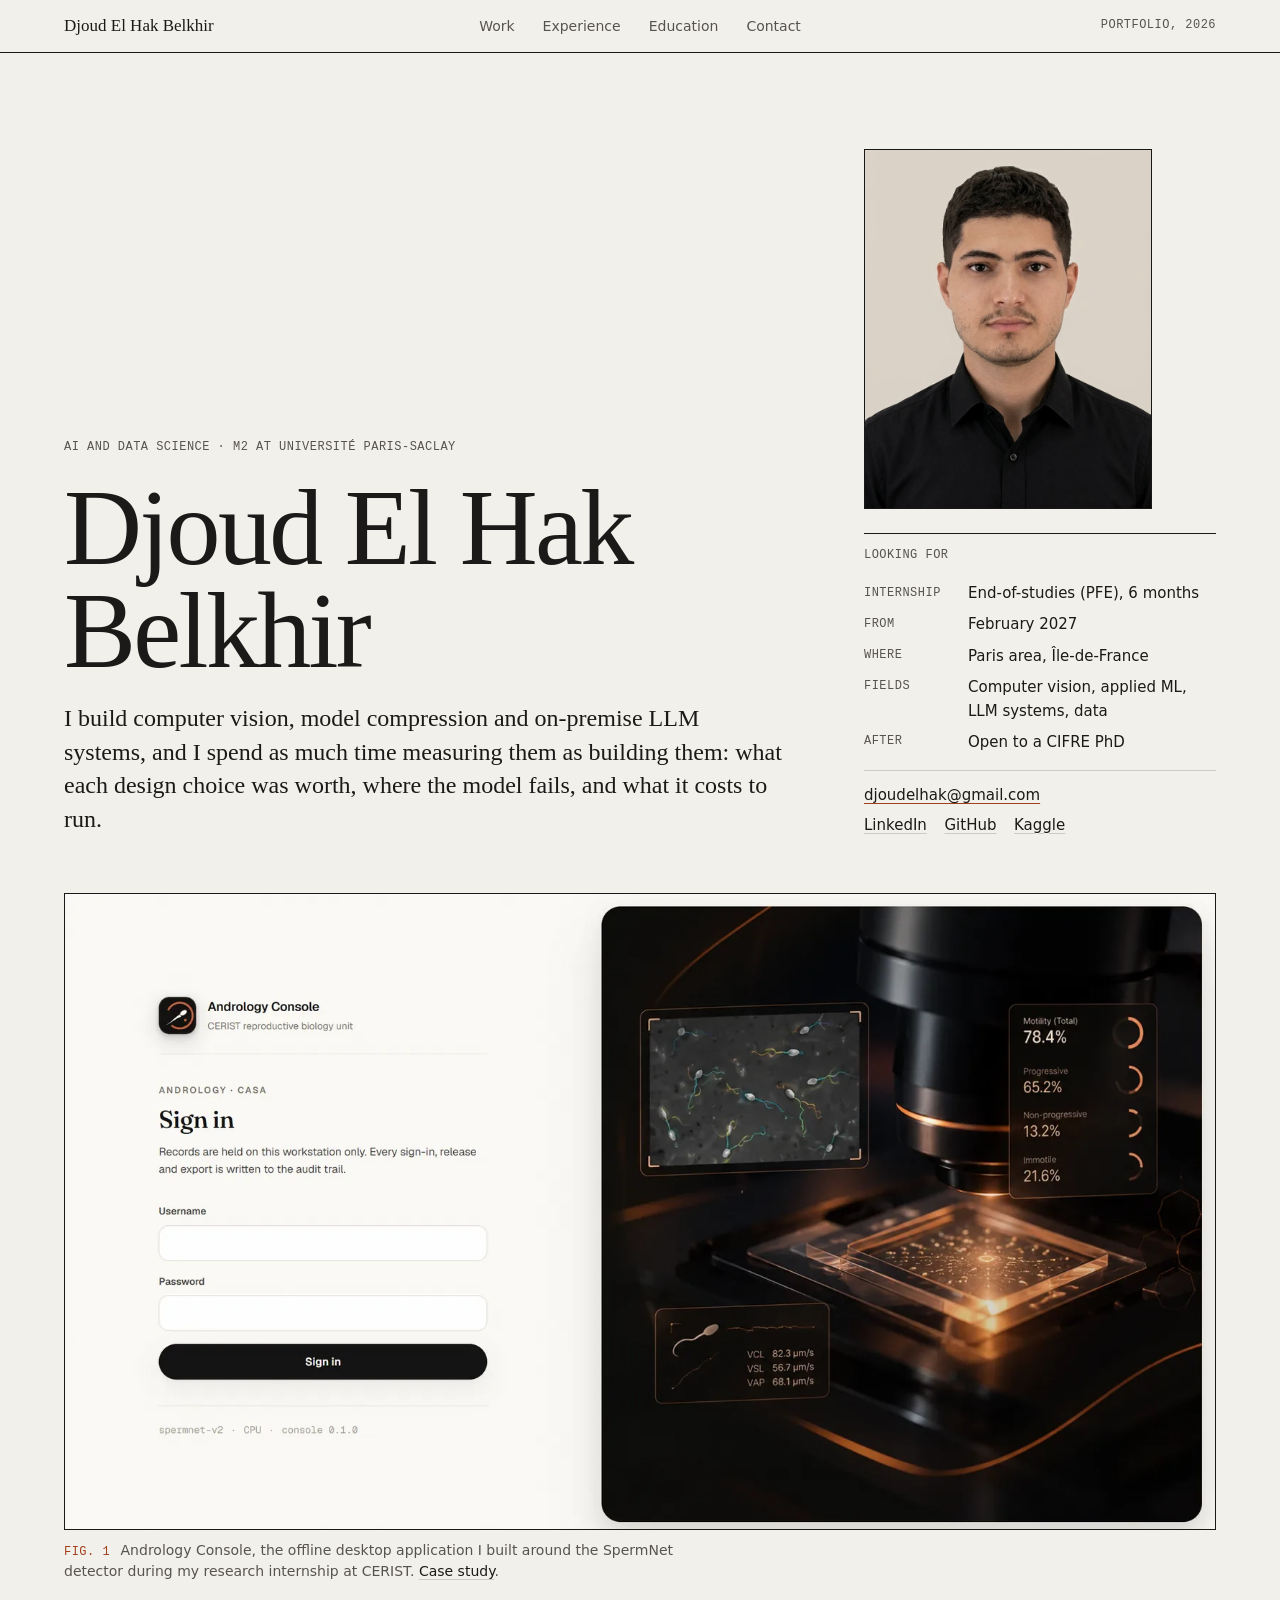
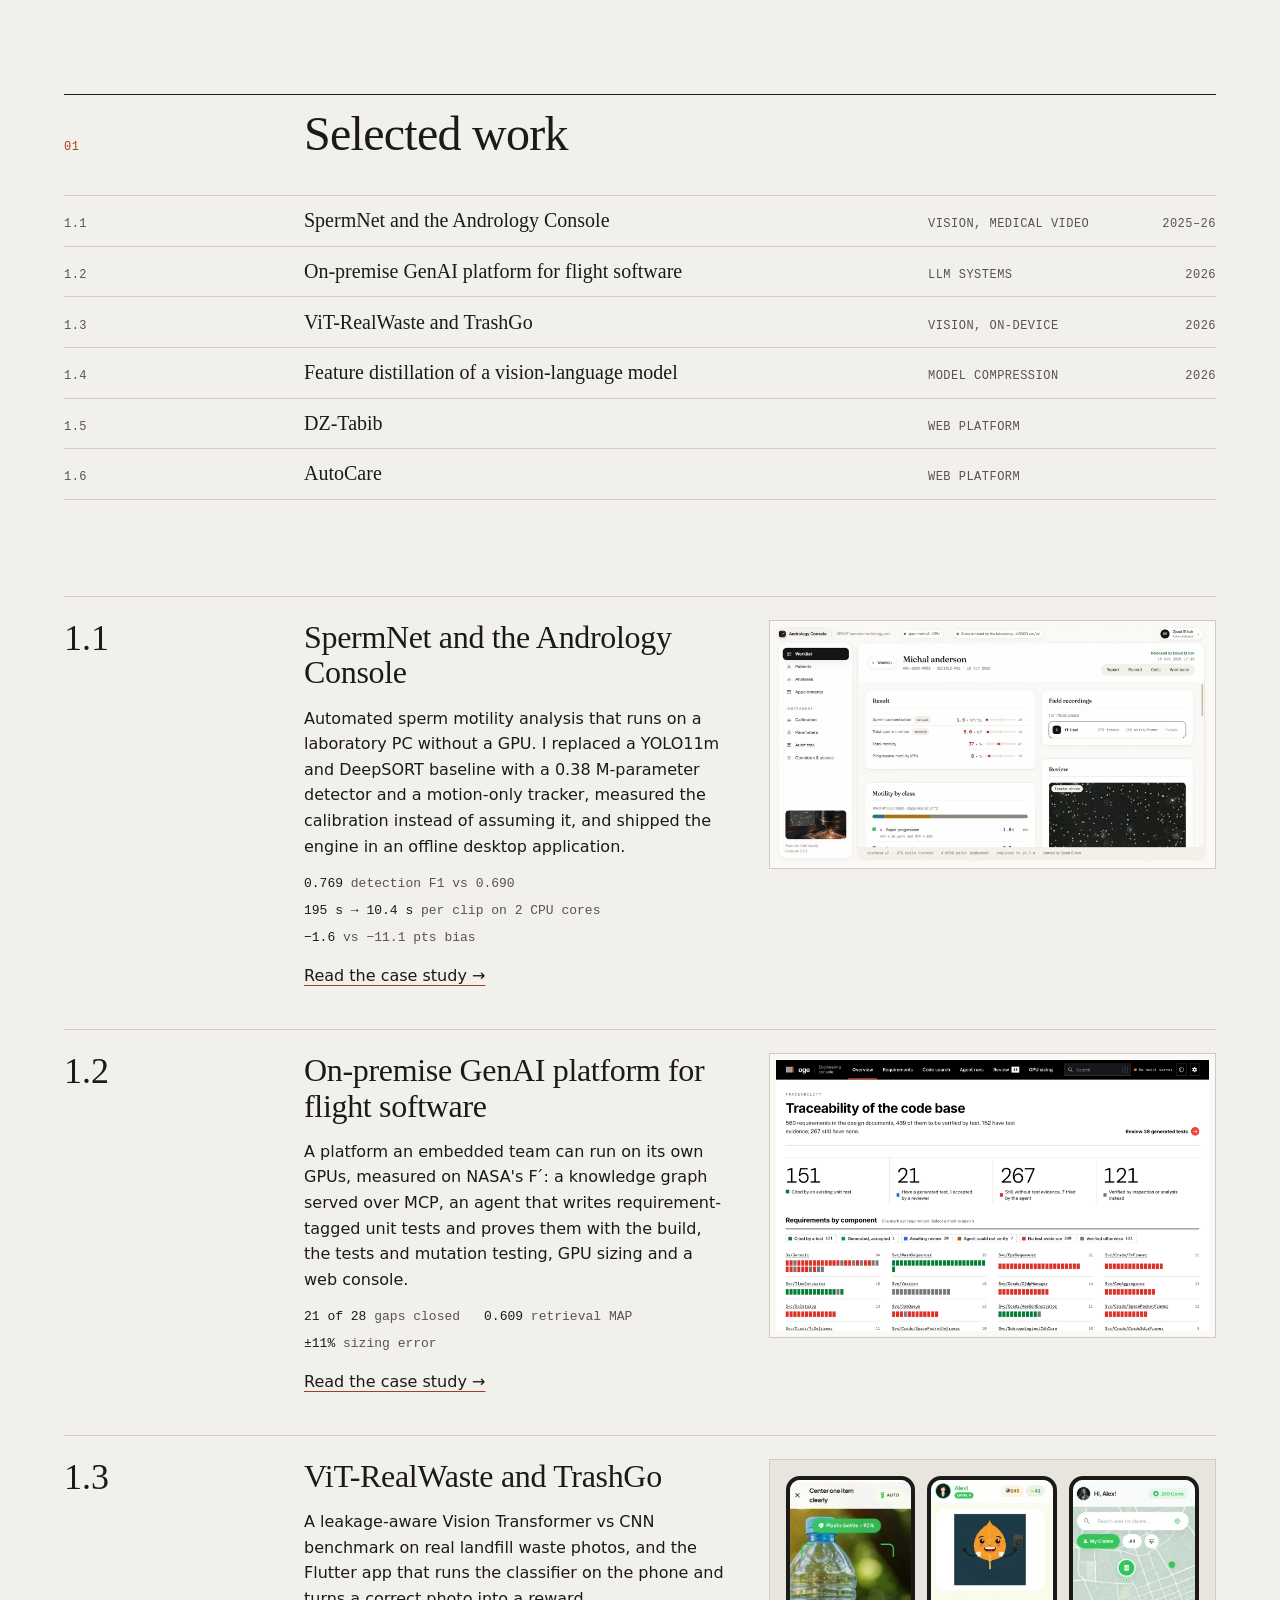
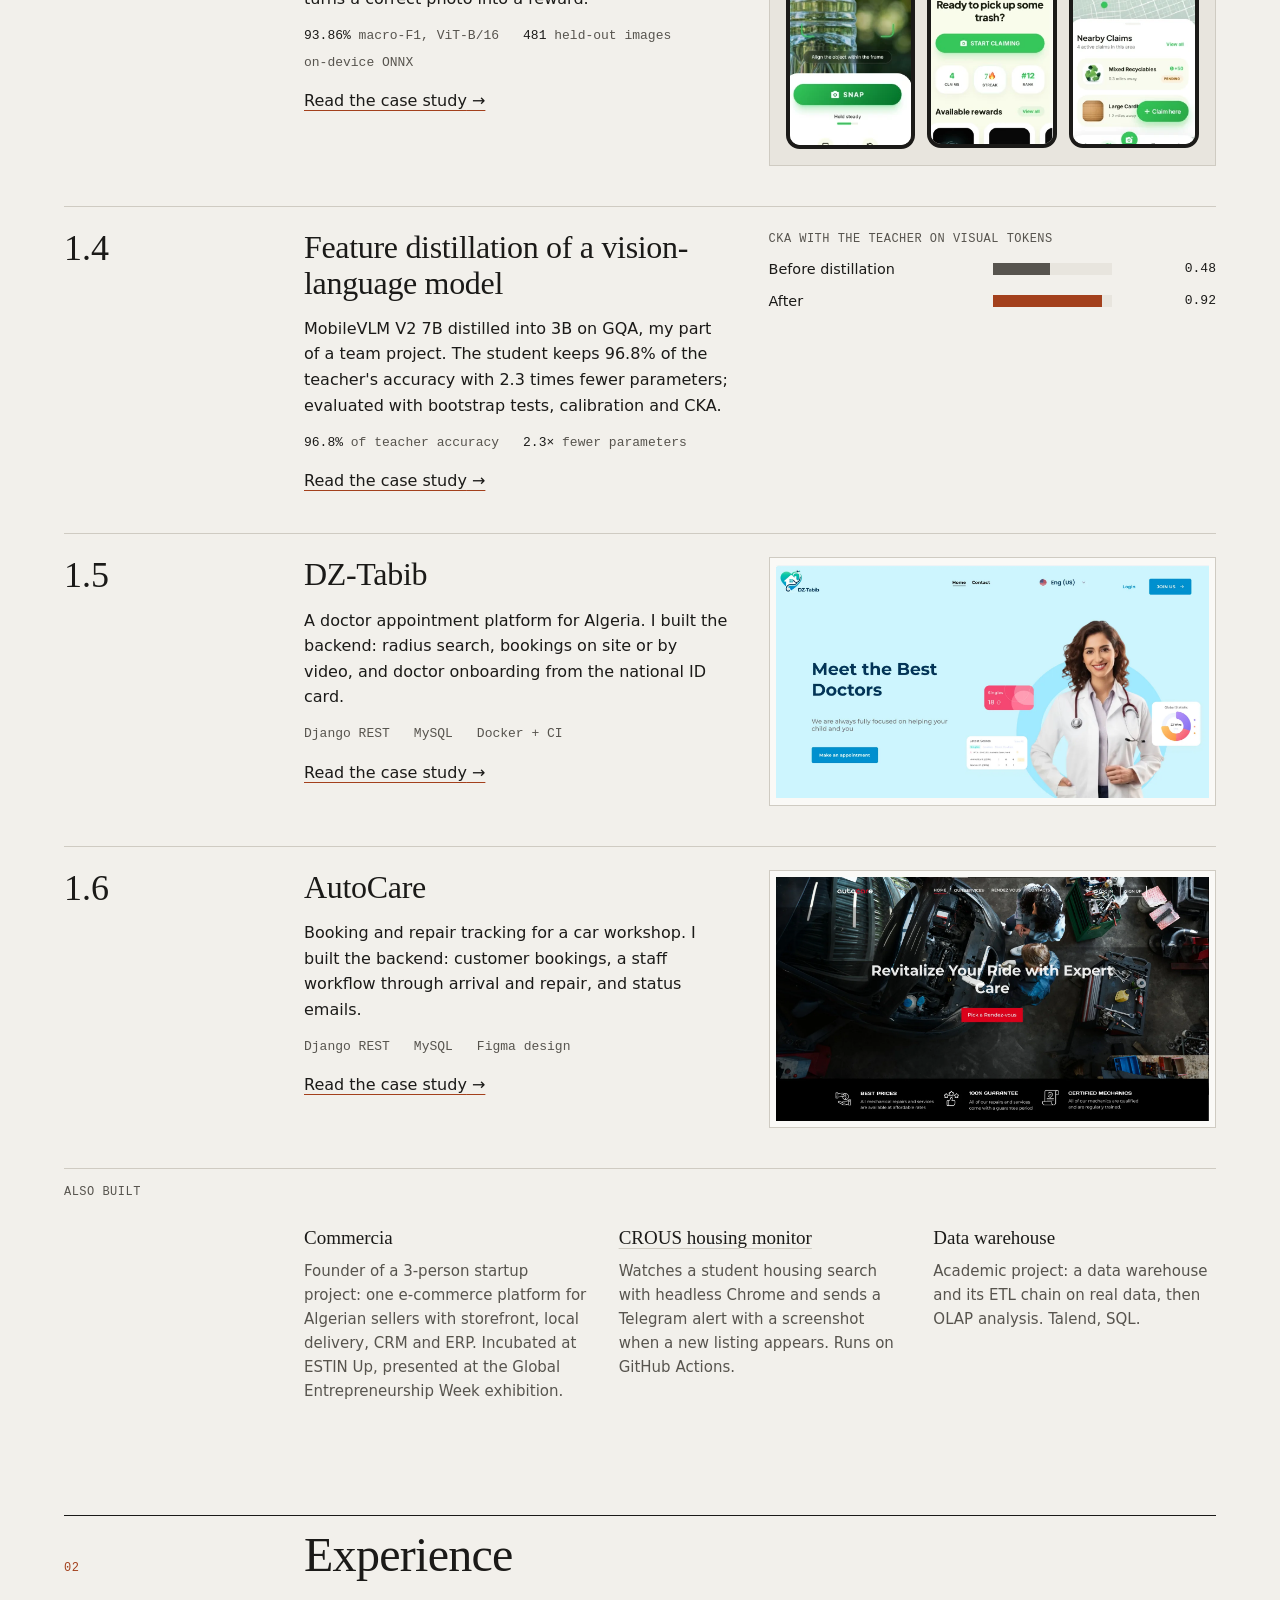
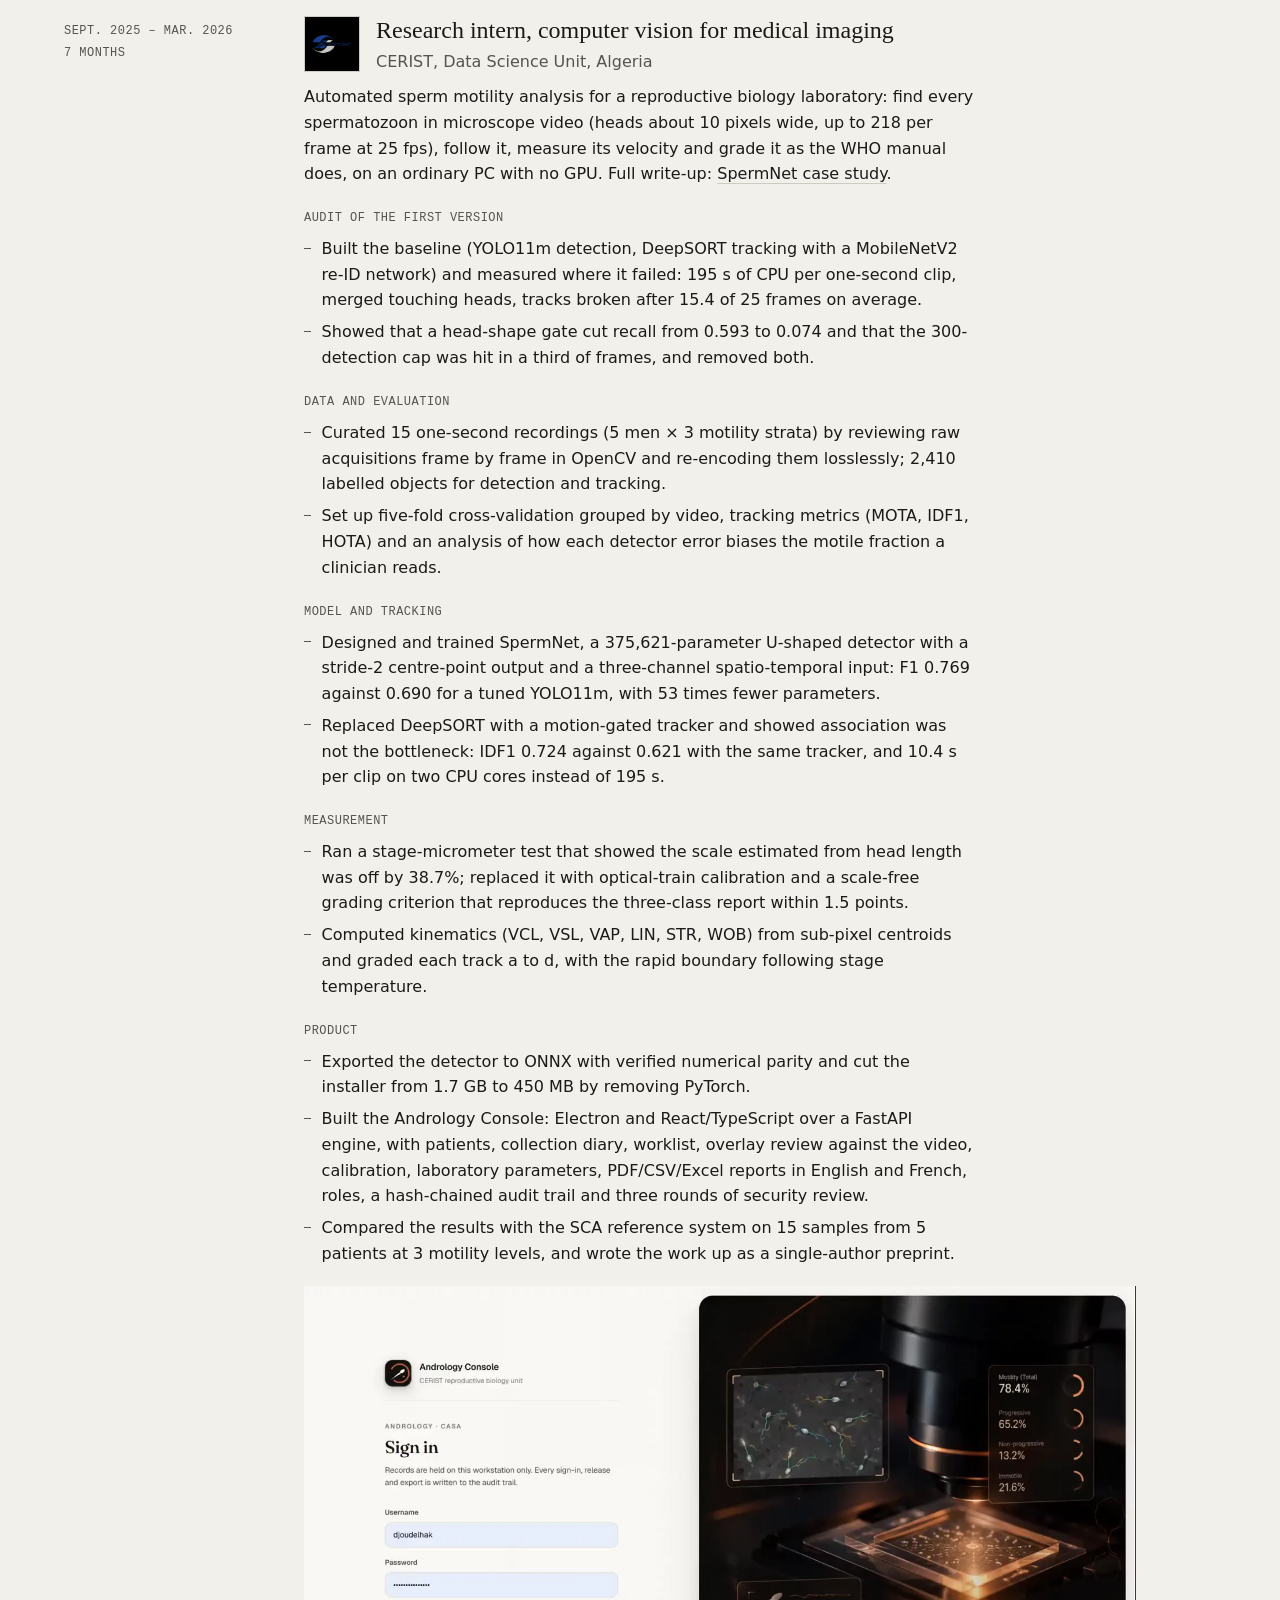
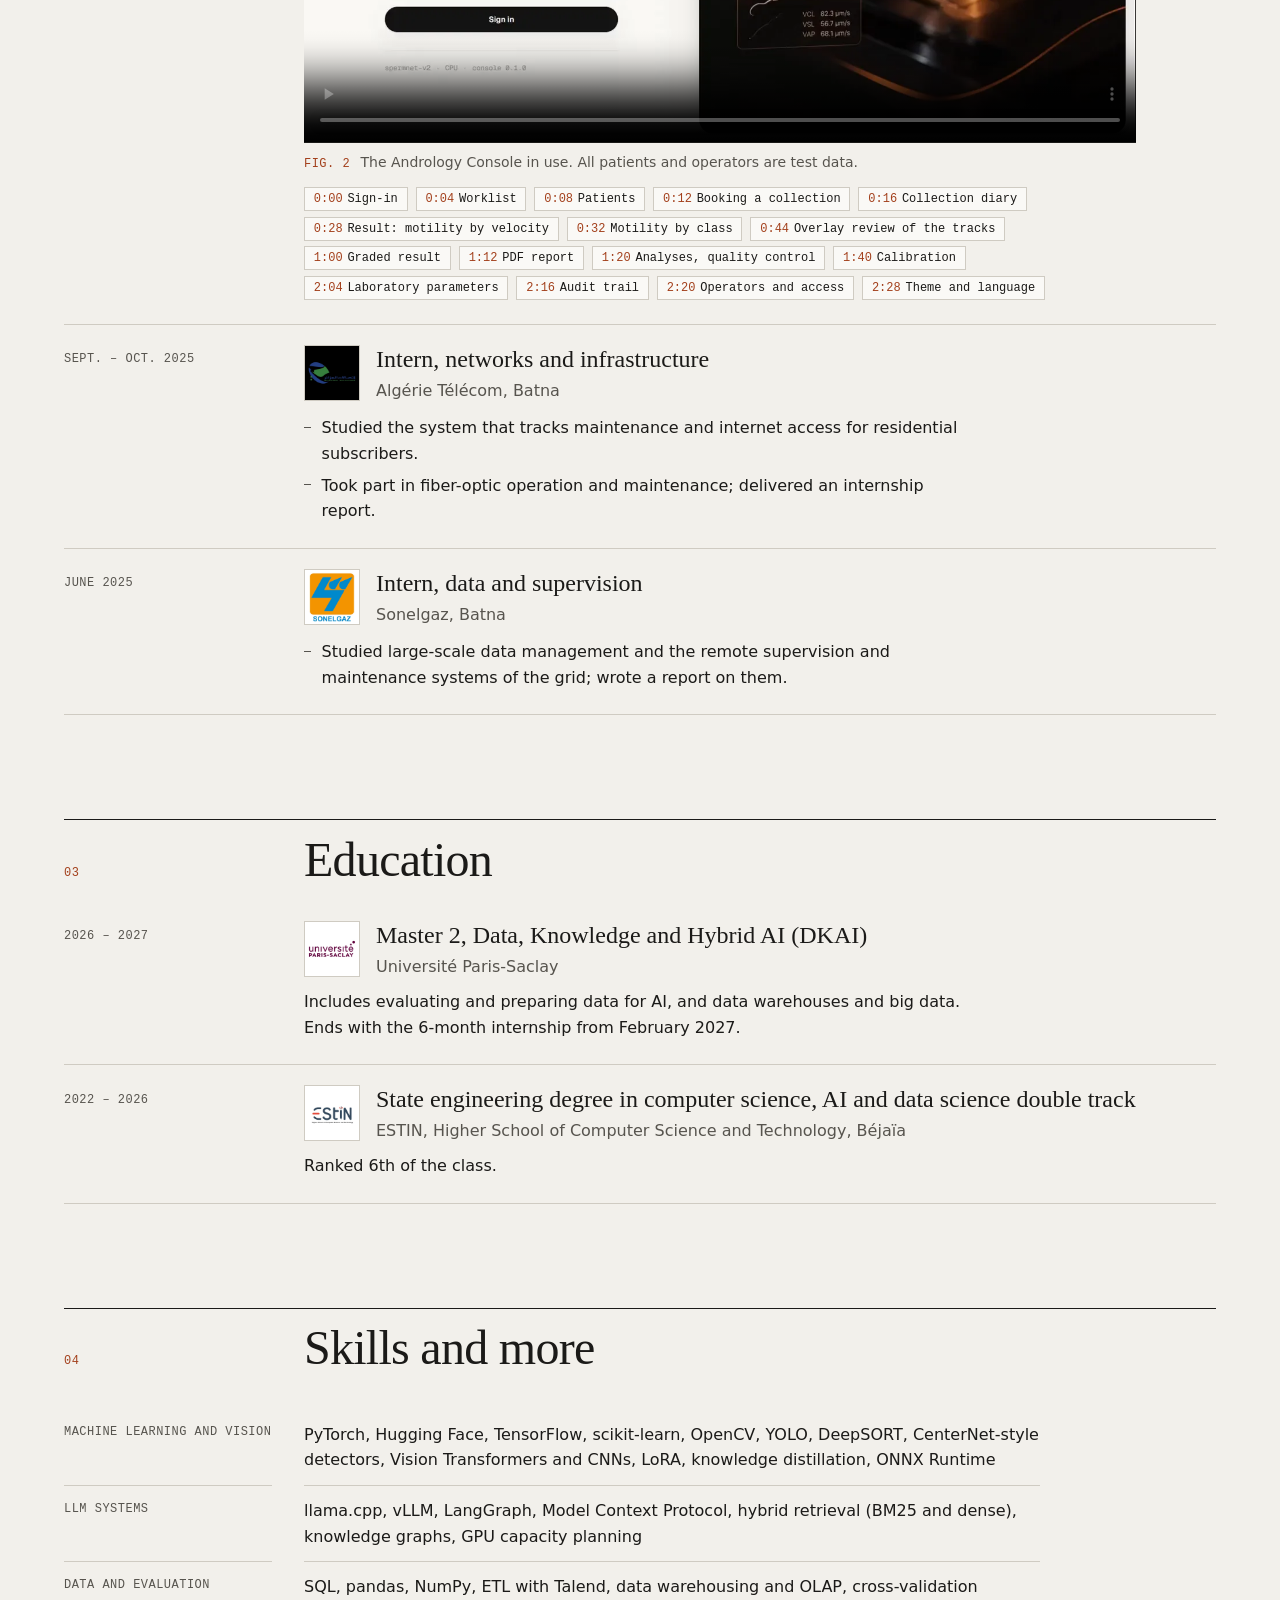
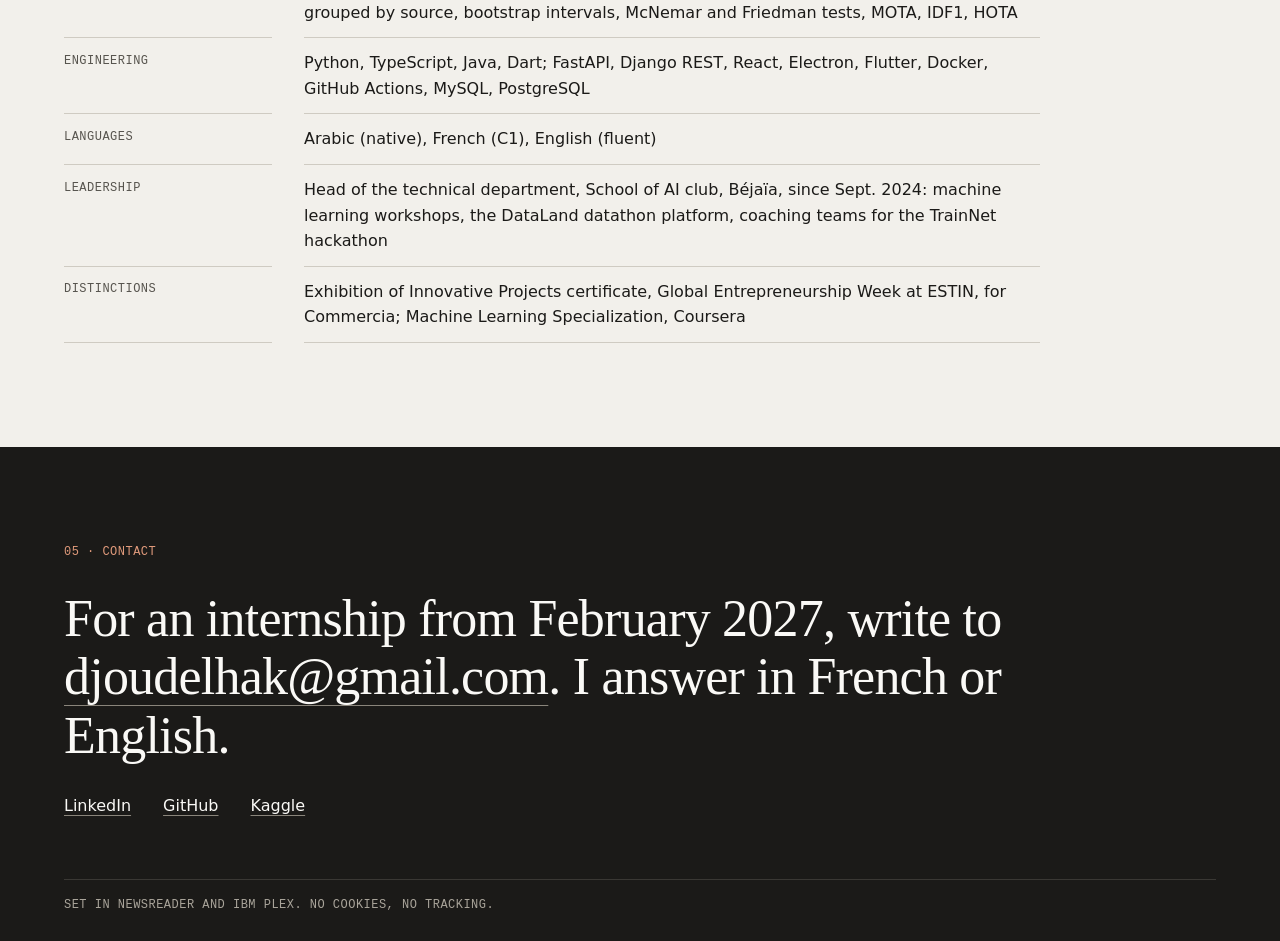
==== commit 99bba767: "Case study page per project; portrait, logos, video and detailed CERIST internship Each project gets" ====
--- a/index.html
+++ b/index.html
@@ -6,7 +6,7 @@
 <title>Djoud El Hak Belkhir, AI and data science</title>
 <meta name="description" content="Master 2 student in Data, Knowledge and Hybrid AI at Université Paris-Saclay. Computer vision, model compression and on-premise LLM systems. Looking for a 6-month end-of-studies internship from February 2027.">
 <meta property="og:title" content="Djoud El Hak Belkhir, AI and data science">
-<meta property="og:description" content="Computer vision, model compression and on-premise LLM systems. Available for a 6-month internship from February 2027.">
+<meta property="og:description" content="Master 2 student in Data, Knowledge and Hybrid AI at Université Paris-Saclay. Computer vision, model compression and on-premise LLM systems. Looking for a 6-month end-of-studies internship from February 2027.">
 <meta property="og:type" content="website">
 <meta property="og:url" content="https://djihad-elhak.github.io/">
 <meta property="og:image" content="https://djihad-elhak.github.io/og.jpg">
@@ -21,7 +21,7 @@
 
 <header class="masthead">
   <div class="wrap masthead-row">
-    <a class="masthead-name" href="#top">Djoud El Hak Belkhir</a>
+    <a class="masthead-name" href="./#top">Djoud El Hak Belkhir</a>
     <nav aria-label="Sections">
       <ul>
         <li><a href="#work">Work</a></li>
@@ -42,27 +42,30 @@
     <h1 id="name">Djoud El&nbsp;Hak Belkhir</h1>
     <p class="standfirst">I build computer vision, model compression and on-premise LLM systems, and I spend as much time measuring them as building them: what each design choice was worth, where the model fails, and what it costs to run.</p>
   </div>
-  <div class="spec">
-    <h2 class="spec-title">Looking for</h2>
-    <dl>
-      <dt>Internship</dt><dd>End-of-studies (PFE), 6 months</dd>
-      <dt>From</dt><dd>February 2027</dd>
-      <dt>Where</dt><dd>Paris area, Île-de-France</dd>
-      <dt>Fields</dt><dd>Computer vision, applied ML, LLM systems, data</dd>
-      <dt>After</dt><dd>Open to a CIFRE PhD</dd>
-    </dl>
-    <ul class="spec-links">
-      <li><a href="mailto:djoudelhak@gmail.com">djoudelhak@gmail.com</a></li>
-      <li><a href="https://www.linkedin.com/in/djoud-el-hak-belkhir-055977223/" rel="noopener">LinkedIn</a></li>
-      <li><a href="https://github.com/djihad-elhak" rel="noopener">GitHub</a></li>
-      <li><a href="https://www.kaggle.com/djihadelhakbelkhir" rel="noopener">Kaggle</a></li>
-    </ul>
+  <div class="intro-side">
+    <figure class="portrait"><img src="img/portrait.webp" width="720" height="900" alt="Portrait of Djoud El Hak Belkhir"></figure>
+    <div class="spec">
+      <h2 class="spec-title">Looking for</h2>
+      <dl>
+        <dt>Internship</dt><dd>End-of-studies (PFE), 6 months</dd>
+        <dt>From</dt><dd>February 2027</dd>
+        <dt>Where</dt><dd>Paris area, Île-de-France</dd>
+        <dt>Fields</dt><dd>Computer vision, applied ML, LLM systems, data</dd>
+        <dt>After</dt><dd>Open to a CIFRE PhD</dd>
+      </dl>
+      <ul class="spec-links">
+        <li><a href="mailto:djoudelhak@gmail.com">djoudelhak@gmail.com</a></li>
+        <li><a href="https://www.linkedin.com/in/djoud-el-hak-belkhir-055977223/" rel="noopener">LinkedIn</a></li>
+        <li><a href="https://github.com/djihad-elhak" rel="noopener">GitHub</a></li>
+        <li><a href="https://www.kaggle.com/djihadelhakbelkhir" rel="noopener">Kaggle</a></li>
+      </ul>
+    </div>
   </div>
 </section>
 
 <figure class="plate plate-hero wrap">
-  <a href="img/andrology-signin.webp"><img src="img/andrology-signin.webp" width="1600" height="884" alt="Sign-in screen of the Andrology Console: a form on the left, and on the right a rendered microscope with motility readings beside the stage."></a>
-  <figcaption><span class="fig">Fig. 1</span> Andrology Console, the offline desktop application I built around the SpermNet detector during my research internship at CERIST.</figcaption>
+  <a href="projects/spermnet.html"><img src="img/andrology-signin.webp" width="1600" height="884" alt="Sign-in screen of the Andrology Console: a form on the left and a rendered microscope with motility readings on the right."></a>
+  <figcaption><span class="fig">Fig. 1</span> Andrology Console, the offline desktop application I built around the SpermNet detector during my research internship at CERIST. <a href="projects/spermnet.html">Case study</a>.</figcaption>
 </figure>
 
 <section class="work" id="work" aria-labelledby="work-title">
@@ -72,246 +75,98 @@
       <h2 id="work-title">Selected work</h2>
     </div>
   </div>
-
-  <ol class="index wrap" aria-label="Projects on this page">
-    <li><a href="#spermnet"><span class="index-n">1.1</span><span class="index-t">SpermNet and the Andrology Console</span><span class="index-d">Vision, medical video</span><span class="index-y">2025–26</span></a></li>
-    <li><a href="#oge"><span class="index-n">1.2</span><span class="index-t">On-premise GenAI platform for flight software</span><span class="index-d">LLM systems</span><span class="index-y">2026</span></a></li>
-    <li><a href="#waste"><span class="index-n">1.3</span><span class="index-t">ViT-RealWaste and TrashGo</span><span class="index-d">Vision, on-device</span><span class="index-y">2026</span></a></li>
-    <li><a href="#kd"><span class="index-n">1.4</span><span class="index-t">Feature distillation of a vision-language model</span><span class="index-d">Model compression</span><span class="index-y">2026</span></a></li>
-    <li><a href="#dztabib"><span class="index-n">1.5</span><span class="index-t">DZ-Tabib</span><span class="index-d">Web platform</span><span class="index-y"></span></a></li>
-    <li><a href="#autocare"><span class="index-n">1.6</span><span class="index-t">AutoCare</span><span class="index-d">Web platform</span><span class="index-y"></span></a></li>
+  <ol class="index wrap" aria-label="Case studies">
+    <li><a href="projects/spermnet.html"><span class="index-n">1.1</span><span class="index-t">SpermNet and the Andrology Console</span><span class="index-d">Vision, medical video</span><span class="index-y">2025–26</span></a></li>
+    <li><a href="projects/oge.html"><span class="index-n">1.2</span><span class="index-t">On-premise GenAI platform for flight software</span><span class="index-d">LLM systems</span><span class="index-y">2026</span></a></li>
+    <li><a href="projects/trashgo.html"><span class="index-n">1.3</span><span class="index-t">ViT-RealWaste and TrashGo</span><span class="index-d">Vision, on-device</span><span class="index-y">2026</span></a></li>
+    <li><a href="projects/kd-vlm.html"><span class="index-n">1.4</span><span class="index-t">Feature distillation of a vision-language model</span><span class="index-d">Model compression</span><span class="index-y">2026</span></a></li>
+    <li><a href="projects/dz-tabib.html"><span class="index-n">1.5</span><span class="index-t">DZ-Tabib</span><span class="index-d">Web platform</span><span class="index-y"></span></a></li>
+    <li><a href="projects/autocare.html"><span class="index-n">1.6</span><span class="index-t">AutoCare</span><span class="index-d">Web platform</span><span class="index-y"></span></a></li>
   </ol>
 
-  <!-- 1.1 SpermNet -->
-  <article class="case wrap" id="spermnet" aria-labelledby="spermnet-title">
-    <header class="case-head">
-      <p class="case-n">1.1</p>
-      <div>
-        <h3 id="spermnet-title">SpermNet: sperm motility analysis on two CPU cores</h3>
-        <p class="case-lede">A clinician reads motility as a ratio, so every false detection counts as an immotile cell. Over seven months I took a heavy YOLO11m and DeepSORT baseline and rebuilt it around that number: a detector 53 times smaller, a tracker that needs no appearance model, a calibration that was measured instead of assumed, and a desktop application a laboratory can run without a GPU.</p>
-      </div>
-    </header>
-    <div class="case-body">
-      <dl class="meta">
-        <dt>Context</dt><dd>Research internship, CERIST, Data Science Unit</dd>
-        <dt>Period</dt><dd>Sept. 2025 to Mar. 2026</dd>
-        <dt>Output</dt><dd>Desktop application, single-author preprint in preparation</dd>
-        <dt>Stack</dt><dd>PyTorch, OpenCV, ONNX Runtime, NumPy, FastAPI, Electron, React, TypeScript</dd>
-      </dl>
-      <div class="prose">
-        <p>Heads are about 10 pixels wide and up to 218 of them share a frame, so I designed SpermNet for that scale: a 375,621-parameter U-shaped network with a stride-2 centre-point output and a three-channel input (the frame, its difference from the clip's temporal median, and the temporal gradient). Tracking is gated by motion alone. A stage-micrometer test then showed that estimating the scale from head length was off by 38.7%, so velocities now come from the optical train, and a scale-free criterion reproduces the three-class report within 1.5 points without any scale.</p>
-        <p>The engine is exported to ONNX with verified numerical parity and runs behind FastAPI inside an Electron application: worklist, overlay review against the original video, calibration management, reports in PDF, CSV and Excel in English and French, roles and a hash-chained audit log.</p>
-        <table class="results">
-          <caption>Measured on 15 recordings and 2,410 hand-labelled objects, five-fold cross-validation grouped by video</caption>
-          <thead><tr><th scope="col">Measure</th><th scope="col">SpermNet</th><th scope="col">Baseline</th></tr></thead>
-          <tbody>
-            <tr><th scope="row">Detection F1</th><td>0.769</td><td>0.690, tuned YOLO11m<sup>a</sup></td></tr>
-            <tr><th scope="row">Tracking IDF1, same tracker</th><td>0.724</td><td>0.621</td></tr>
-            <tr><th scope="row">Bias on the motile fraction</th><td>−1.6 pts</td><td>−11.1 pts</td></tr>
-            <tr><th scope="row">Parameters</th><td>0.38 M</td><td>20.05 M</td></tr>
-            <tr><th scope="row">CPU time per one-second clip</th><td>10.4 s</td><td>195 s, first version</td></tr>
-          </tbody>
-        </table>
-        <p class="note"><sup>a</sup> Trained under a different protocol. 95% CI for SpermNet's F1: 0.684 to 0.824. One laboratory, five men and one annotator; external validation is still to do.</p>
-      </div>
-    </div>
-    <div class="gallery">
-      <figure class="plate span-full">
-        <a href="img/andrology-result.webp"><img src="img/andrology-result.webp" width="1600" height="869" loading="lazy" alt="Analysis result screen: concentration and motility results against WHO reference ranges, motility by class, the field recording and a frame with tracked cells."></a>
-        <figcaption><span class="fig">Fig. 2</span> An analysis result: values against reference ranges, motility by class and the tracked recording. Patient identifiers blurred.</figcaption>
-      </figure>
-      <figure class="plate">
-        <a href="img/andrology-calibration.webp"><img src="img/andrology-calibration.webp" width="1600" height="872" loading="lazy" alt="Calibration screen: a stage micrometer image, graticule and optical path inputs, and three readings with their spread."></a>
-        <figcaption><span class="fig">Fig. 3</span> Stage-micrometer calibration. Readings that disagree more than marking error can explain are flagged.</figcaption>
-      </figure>
-      <figure class="plate">
-        <a href="img/andrology-velocity.webp"><img src="img/andrology-velocity.webp" width="933" height="797" loading="lazy" alt="Motility by velocity panel: a stacked bar of static, slow, medium and rapid cells, and a table of kinematics by class."></a>
-        <figcaption><span class="fig">Fig. 4</span> Motility by velocity and kinematics by class.</figcaption>
-      </figure>
-    </div>
-  </article>
-
-  <!-- 1.2 oge -->
-  <article class="case wrap" id="oge" aria-labelledby="oge-title">
-    <header class="case-head">
-      <p class="case-n">1.2</p>
-      <div>
-        <h3 id="oge-title">On-premise GenAI platform for flight software</h3>
-        <p class="case-lede">A platform an embedded software team can run on its own GPUs, built and measured on NASA's F´ flight framework. An agent writes the missing requirement-tagged unit tests, and a test only counts once the real build, the test run and mutation testing prove it, and an engineer accepts it.</p>
-      </div>
-    </header>
-    <div class="case-body">
-      <dl class="meta">
-        <dt>Context</dt><dd>Personal research project</dd>
-        <dt>Period</dt><dd>2026</dd>
-        <dt>Output</dt><dd>Code, live demo, 6-page paper</dd>
-        <dt>Stack</dt><dd>Python, LangGraph, MCP, llama.cpp, vLLM, hybrid retrieval, Docker, GitHub Actions</dd>
-      </dl>
-      <div class="prose">
-        <p>The code and its 560 requirements are loaded into a knowledge graph served over the Model Context Protocol. A LangGraph agent works through the traceability gaps one at a time on its own branch, a GPU sizing model calibrated on measured runs says how many GPUs a team needs, and a web console puts it in front of engineers.</p>
-        <table class="results">
-          <caption>Benchmark on F´ v4.4.1, models run on Kaggle 2× T4</caption>
-          <thead><tr><th scope="col">Measure</th><th scope="col">Result</th></tr></thead>
-          <tbody>
-            <tr><th scope="row">Traceability gaps closed with verified tests</th><td>21 of 28</td></tr>
-            <tr><th scope="row">Requirement-to-test retrieval</th><td>0.609 MAP</td></tr>
-            <tr><th scope="row">Sizing error on decode throughput</th><td>±11%</td></tr>
-          </tbody>
-        </table>
-        <p class="links-row">
-          <a href="https://djihad-elhak.github.io/onprem-genai-embedded/">Live demo</a>
-          <a href="https://github.com/djihad-elhak/onprem-genai-embedded">Code</a>
-          <a href="https://github.com/djihad-elhak/onprem-genai-embedded/blob/main/paper/main.pdf">Paper</a>
-        </p>
-      </div>
-    </div>
-    <div class="gallery">
-      <figure class="plate span-full">
-        <a href="img/oge-overview.webp"><img src="img/oge-overview.webp" width="1600" height="1000" loading="lazy" alt="Console overview: counts of requirements cited by a test, generated, still without evidence and verified otherwise, and a grid of requirements by component."></a>
-        <figcaption><span class="fig">Fig. 5</span> Traceability of the code base, one mark per requirement.</figcaption>
-      </figure>
-      <figure class="plate">
-        <a href="img/oge-run.webp"><img src="img/oge-run.webp" width="1600" height="1000" loading="lazy" alt="Agent run page: each requirement goes through baseline, context, model, policy, build, test, commit and mutant steps."></a>
-        <figcaption><span class="fig">Fig. 6</span> An agent run, step by step: context, model answer, policy check, build, test, commit, seeded bugs.</figcaption>
-      </figure>
-      <figure class="plate">
-        <a href="img/oge-review.webp"><img src="img/oge-review.webp" width="1600" height="1000" loading="lazy" alt="Review page in the dark theme: a queue of generated tests on the left and the selected test's requirement and code on the right."></a>
-        <figcaption><span class="fig">Fig. 7</span> The review queue where an engineer accepts or rejects each generated test.</figcaption>
-      </figure>
-    </div>
-  </article>
-
-  <!-- 1.3 waste -->
-  <article class="case wrap" id="waste" aria-labelledby="waste-title">
-    <header class="case-head">
-      <p class="case-n">1.3</p>
-      <div>
-        <h3 id="waste-title">ViT-RealWaste and TrashGo</h3>
-        <p class="case-lede">A leakage-aware comparison of a Vision Transformer against three CNNs for landfill waste classification, then the product around it: the model exported to ONNX and run entirely on the phone in a Flutter app that turns a correct classification into rewards.</p>
-      </div>
-    </header>
-    <div class="case-body">
-      <dl class="meta">
-        <dt>Context</dt><dd>Personal project</dd>
-        <dt>Period</dt><dd>2026</dd>
-        <dt>Stack</dt><dd>PyTorch, ViT, DenseNet, MobileNetV2, VGG-16, Inception V3, ONNX Runtime, Flutter</dd>
-      </dl>
-      <div class="prose">
-        <table class="results">
-          <caption>RealWaste, held-out test set</caption>
-          <thead><tr><th scope="col">Measure</th><th scope="col">Result</th></tr></thead>
-          <tbody>
-            <tr><th scope="row">ViT-B/16 macro-F1 on 481 held-out images</th><td>93.86%</td></tr>
-          </tbody>
-        </table>
-        <p class="links-row"><a href="https://github.com/djihad-elhak/waste-net">Code</a></p>
-      </div>
-    </div>
-    <figure class="phones">
-      <ul>
-        <li><a href="img/trashgo-scan.webp"><img src="img/trashgo-scan.webp" width="199" height="433" loading="lazy" alt="Camera screen: a plastic bottle in the frame, labelled Plastic bottle, 92%."></a></li>
-        <li><a href="img/trashgo-home.webp"><img src="img/trashgo-home.webp" width="209" height="454" loading="lazy" alt="Home screen with a start claiming button, claims, streak and rank."></a></li>
-        <li><a href="img/trashgo-map.webp"><img src="img/trashgo-map.webp" width="204" height="443" loading="lazy" alt="Map of nearby claims with pending items."></a></li>
-        <li><a href="img/trashgo-ranking.webp"><img src="img/trashgo-ranking.webp" width="231" height="502" loading="lazy" alt="Leaderboard with a podium and ranked users."></a></li>
-      </ul>
-      <figcaption><span class="fig">Fig. 8</span> TrashGo. The scanning screen runs the classifier on the phone before a claim is accepted; claims feed the map, streaks and leaderboard.</figcaption>
-    </figure>
-  </article>
-
-  <!-- 1.4 KD -->
-  <article class="case case-compact wrap" id="kd" aria-labelledby="kd-title">
-    <header class="case-head">
-      <p class="case-n">1.4</p>
-      <div>
-        <h3 id="kd-title">Feature distillation of a mobile vision-language model</h3>
-        <p class="case-lede">Compressing MobileVLM V2 7B into its 3B sibling for phones. The student, adapted with LoRA, learns to answer GQA questions and to reproduce the teacher's hidden states on the answer and on the visual tokens. Evaluated with bootstrap tests, calibration and CKA, including where it did not help.</p>
-      </div>
-    </header>
-    <div class="case-body">
-      <dl class="meta">
-        <dt>Context</dt><dd>Team of 4; my part: feature distillation</dd>
-        <dt>Period</dt><dd>2026</dd>
-        <dt>Stack</dt><dd>PyTorch, Hugging Face, LoRA, GQA, Kaggle 2× T4</dd>
-      </dl>
-      <div class="prose">
-        <table class="results">
-          <caption>GQA</caption>
-          <thead><tr><th scope="col">Measure</th><th scope="col">Result</th></tr></thead>
-          <tbody>
-            <tr><th scope="row">Accuracy kept from the 7B teacher, with 2.3× fewer parameters</th><td>96.8%</td></tr>
-            <tr><th scope="row">CKA alignment with the teacher on visual tokens</th><td>0.92, from 0.48</td></tr>
-          </tbody>
-        </table>
-        <p class="links-row">
-          <a href="https://github.com/djihad-elhak/Feature-Knowledge-Distilliation">Code</a>
-          <a href="https://www.kaggle.com/datasets/djihadelhakbelkhir/kd-vlm-continue">Results on Kaggle</a>
-        </p>
-      </div>
-    </div>
-  </article>
-
-  <!-- 1.5 DZ-Tabib -->
-  <article class="case wrap" id="dztabib" aria-labelledby="dztabib-title">
-    <header class="case-head">
-      <p class="case-n">1.5</p>
-      <div>
-        <h3 id="dztabib-title">DZ-Tabib</h3>
-        <p class="case-lede">A doctor appointment platform for Algeria: search by specialty, wilaya, insurance and availability, booking, teleconsultation rooms and national ID parsing. I built the backend.</p>
-      </div>
-    </header>
-    <div class="case-body">
-      <dl class="meta">
-        <dt>Stack</dt><dd>Django REST, MySQL, Docker, CI, deployed on Render</dd>
-      </dl>
-      <div class="prose">
-        <p class="links-row"><a href="https://github.com/djihad-elhak/tabibi_dz">Code</a></p>
-      </div>
-    </div>
-    <div class="gallery">
-      <figure class="plate span-full">
-        <a href="img/dztabib-home.webp"><img src="img/dztabib-home.webp" width="1600" height="864" loading="lazy" alt="DZ-Tabib landing page: the headline Meet the Best Doctors, a button to make an appointment and a photo of a doctor."></a>
-        <figcaption><span class="fig">Fig. 9</span> Landing page.</figcaption>
-      </figure>
-      <figure class="plate">
-        <a href="img/dztabib-search.webp"><img src="img/dztabib-search.webp" width="1079" height="872" loading="lazy" alt="Doctor search with filters for specialty, wilaya, insurance and availability, and a list of doctors."></a>
-        <figcaption><span class="fig">Fig. 10</span> Search with filters.</figcaption>
-      </figure>
-      <figure class="plate">
-        <a href="img/dztabib-booking.webp"><img src="img/dztabib-booking.webp" width="880" height="918" loading="lazy" alt="Booking screen: a December 2024 calendar and half-hour time slots."></a>
-        <figcaption><span class="fig">Fig. 11</span> Booking a slot.</figcaption>
-      </figure>
-    </div>
-  </article>
-
-  <!-- 1.6 AutoCare -->
-  <article class="case wrap" id="autocare" aria-labelledby="autocare-title">
-    <header class="case-head">
-      <p class="case-n">1.6</p>
-      <div>
-        <h3 id="autocare-title">AutoCare</h3>
-        <p class="case-lede">Booking and repair tracking for a car workshop: customers book a rendez-vous, staff move each car through arrived, repaired or unrepairable, and an admin back office manages the rest.</p>
-      </div>
-    </header>
-    <div class="case-body">
-      <dl class="meta">
-        <dt>Stack</dt><dd>Django REST, MySQL, Figma</dd>
-      </dl>
-      <div class="prose">
-        <p class="links-row">
-          <a href="https://github.com/djihad-elhak/AutoCare">Code</a>
-          <a href="https://www.figma.com/file/MwRsp9bNBfrbHmAETpBvhf/Projet-%28copie%29?node-id=0%3A1" rel="noopener">Figma design</a>
-        </p>
-      </div>
-    </div>
-    <div class="gallery">
-      <figure class="plate">
-        <a href="img/autocare-home.webp"><img src="img/autocare-home.webp" width="1600" height="900" loading="lazy" alt="AutoCare landing page: an overhead photo of mechanics at work with the headline Revitalize Your Ride with Expert Care."></a>
-        <figcaption><span class="fig">Fig. 12</span> Landing page.</figcaption>
-      </figure>
-      <figure class="plate">
-        <a href="img/autocare-orders.webp"><img src="img/autocare-orders.webp" width="1600" height="739" loading="lazy" alt="Staff view of recent orders with car model, date and plate; client names and phone numbers are blurred."></a>
-        <figcaption><span class="fig">Fig. 13</span> Staff view of recent orders. Names and phone numbers blurred.</figcaption>
-      </figure>
+  <article class="summary wrap" id="spermnet" aria-labelledby="spermnet-t">
+    <p class="summary-n">1.1</p>
+    <div class="summary-body">
+      <div class="summary-text">
+        <h3 id="spermnet-t"><a href="projects/spermnet.html">SpermNet and the Andrology Console</a></h3>
+        <p>Automated sperm motility analysis that runs on a laboratory PC without a GPU. I replaced a YOLO11m and DeepSORT baseline with a 0.38 M-parameter detector and a motion-only tracker, measured the calibration instead of assuming it, and shipped the engine in an offline desktop application.</p>
+        <p class="keys"><span><b>0.769</b> detection F1 vs 0.690</span> <span><b>195 s → 10.4 s</b> per clip on 2 CPU cores</span> <span><b>−1.6</b> vs −11.1 pts bias</span></p>
+        <p><a class="more-link" href="projects/spermnet.html">Read the case study</a></p>
+      </div>
+      <figure class="plate"><a href="projects/spermnet.html"><img src="img/andrology-result.webp" width="1600" height="869" loading="lazy" alt="Andrology Console result screen."></a></figure>
+    </div>
+  </article>
+
+  <article class="summary wrap" id="oge" aria-labelledby="oge-t">
+    <p class="summary-n">1.2</p>
+    <div class="summary-body">
+      <div class="summary-text">
+        <h3 id="oge-t"><a href="projects/oge.html">On-premise GenAI platform for flight software</a></h3>
+        <p>A platform an embedded team can run on its own GPUs, measured on NASA's F<span class="fp">´</span>: a knowledge graph served over MCP, an agent that writes requirement-tagged unit tests and proves them with the build, the tests and mutation testing, GPU sizing and a web console.</p>
+        <p class="keys"><span><b>21 of 28</b> gaps closed</span> <span><b>0.609</b> retrieval MAP</span> <span><b>±11%</b> sizing error</span></p>
+        <p><a class="more-link" href="projects/oge.html">Read the case study</a></p>
+      </div>
+      <figure class="plate"><a href="projects/oge.html"><img src="img/oge-overview.webp" width="1600" height="1000" loading="lazy" alt="Engineering console overview."></a></figure>
+    </div>
+  </article>
+
+  <article class="summary wrap" id="trashgo" aria-labelledby="trashgo-t">
+    <p class="summary-n">1.3</p>
+    <div class="summary-body">
+      <div class="summary-text">
+        <h3 id="trashgo-t"><a href="projects/trashgo.html">ViT-RealWaste and TrashGo</a></h3>
+        <p>A leakage-aware Vision Transformer vs CNN benchmark on real landfill waste photos, and the Flutter app that runs the classifier on the phone and turns a correct photo into a reward.</p>
+        <p class="keys"><span><b>93.86%</b> macro-F1, ViT-B/16</span> <span><b>481</b> held-out images</span> <span>on-device ONNX</span></p>
+        <p><a class="more-link" href="projects/trashgo.html">Read the case study</a></p>
+      </div>
+      <div class="summary-phones">
+        <a href="projects/trashgo.html"><img src="img/trashgo-scan.webp" width="199" height="433" loading="lazy" alt="TrashGo scanning screen labelling a plastic bottle at 92%."></a>
+        <a href="projects/trashgo.html"><img src="img/trashgo-home.webp" width="209" height="454" loading="lazy" alt="TrashGo home screen."></a>
+        <a href="projects/trashgo.html"><img src="img/trashgo-map.webp" width="204" height="443" loading="lazy" alt="TrashGo claim map."></a>
+      </div>
+    </div>
+  </article>
+
+  <article class="summary wrap" id="kd-vlm" aria-labelledby="kd-vlm-t">
+    <p class="summary-n">1.4</p>
+    <div class="summary-body">
+      <div class="summary-text">
+        <h3 id="kd-vlm-t"><a href="projects/kd-vlm.html">Feature distillation of a vision-language model</a></h3>
+        <p>MobileVLM V2 7B distilled into 3B on GQA, my part of a team project. The student keeps 96.8% of the teacher's accuracy with 2.3 times fewer parameters; evaluated with bootstrap tests, calibration and CKA.</p>
+        <p class="keys"><span><b>96.8%</b> of teacher accuracy</span> <span><b>2.3×</b> fewer parameters</span></p>
+        <p><a class="more-link" href="projects/kd-vlm.html">Read the case study</a></p>
+      </div>
+      <div class="bars" role="group" aria-label="CKA with the teacher on visual tokens">
+<p class="bars-title">CKA with the teacher on visual tokens</p>
+<div class="row"><span>Before distillation</span><span class="track" aria-hidden="true"><span class="fill" style="width:48.0%"></span></span><span class="val">0.48</span></div>
+<div class="row hl"><span>After</span><span class="track" aria-hidden="true"><span class="fill" style="width:92.0%"></span></span><span class="val">0.92</span></div>
+</div>
+    </div>
+  </article>
+
+  <article class="summary wrap" id="dz-tabib" aria-labelledby="dz-tabib-t">
+    <p class="summary-n">1.5</p>
+    <div class="summary-body">
+      <div class="summary-text">
+        <h3 id="dz-tabib-t"><a href="projects/dz-tabib.html">DZ-Tabib</a></h3>
+        <p>A doctor appointment platform for Algeria. I built the backend: radius search, bookings on site or by video, and doctor onboarding from the national ID card.</p>
+        <p class="keys"><span>Django REST</span> <span>MySQL</span> <span>Docker + CI</span></p>
+        <p><a class="more-link" href="projects/dz-tabib.html">Read the case study</a></p>
+      </div>
+      <figure class="plate"><a href="projects/dz-tabib.html"><img src="img/dztabib-home.webp" width="1600" height="864" loading="lazy" alt="DZ-Tabib landing page."></a></figure>
+    </div>
+  </article>
+
+  <article class="summary wrap" id="autocare" aria-labelledby="autocare-t">
+    <p class="summary-n">1.6</p>
+    <div class="summary-body">
+      <div class="summary-text">
+        <h3 id="autocare-t"><a href="projects/autocare.html">AutoCare</a></h3>
+        <p>Booking and repair tracking for a car workshop. I built the backend: customer bookings, a staff workflow through arrival and repair, and status emails.</p>
+        <p class="keys"><span>Django REST</span> <span>MySQL</span> <span>Figma design</span></p>
+        <p><a class="more-link" href="projects/autocare.html">Read the case study</a></p>
+      </div>
+      <figure class="plate"><a href="projects/autocare.html"><img src="img/autocare-home.webp" width="1600" height="900" loading="lazy" alt="AutoCare landing page."></a></figure>
     </div>
   </article>
 
@@ -334,20 +189,65 @@
     <li>
       <p class="when">Sept. 2025 – Mar. 2026<span>7 months</span></p>
       <div>
-        <h3>Research intern, computer vision for medical imaging</h3>
-        <p class="org">CERIST, Data Science Unit, Algeria</p>
-        <ul>
-          <li>Built an automated sperm motility analysis system, from curated dark-field video to motility grades inspired by the WHO manual (<a href="#spermnet">1.1</a>).</li>
-          <li>Replaced a YOLO11m and DeepSORT baseline with SpermNet, a 0.38 M-parameter detector, and a motion-only tracker: CPU time per clip from 195 s to 10.4 s.</li>
-          <li>Shipped the engine in an offline Electron desktop application; compared its results with the SCA reference system on 15 samples from 5 patients at 3 motility levels.</li>
-        </ul>
+        <div class="entry-head"><span class="logo"><img src="img/logos/cerist.webp" width="160" height="160" alt="CERIST"></span><div><h3>Research intern, computer vision for medical imaging</h3><p class="org">CERIST, Data Science Unit, Algeria</p></div></div>
+        <p class="lead-in">Automated sperm motility analysis for a reproductive biology laboratory: find every spermatozoon in microscope video (heads about 10 pixels wide, up to 218 per frame at 25 fps), follow it, measure its velocity and grade it as the WHO manual does, on an ordinary PC with no GPU. Full write-up: <a href="projects/spermnet.html">SpermNet case study</a>.</p>
+        <h4>Audit of the first version</h4>
+        <ul>
+          <li>Built the baseline (YOLO11m detection, DeepSORT tracking with a MobileNetV2 re-ID network) and measured where it failed: 195 s of CPU per one-second clip, merged touching heads, tracks broken after 15.4 of 25 frames on average.</li>
+          <li>Showed that a head-shape gate cut recall from 0.593 to 0.074 and that the 300-detection cap was hit in a third of frames, and removed both.</li>
+        </ul>
+        <h4>Data and evaluation</h4>
+        <ul>
+          <li>Curated 15 one-second recordings (5 men × 3 motility strata) by reviewing raw acquisitions frame by frame in OpenCV and re-encoding them losslessly; 2,410 labelled objects for detection and tracking.</li>
+          <li>Set up five-fold cross-validation grouped by video, tracking metrics (MOTA, IDF1, HOTA) and an analysis of how each detector error biases the motile fraction a clinician reads.</li>
+        </ul>
+        <h4>Model and tracking</h4>
+        <ul>
+          <li>Designed and trained SpermNet, a 375,621-parameter U-shaped detector with a stride-2 centre-point output and a three-channel spatio-temporal input: F1 0.769 against 0.690 for a tuned YOLO11m, with 53 times fewer parameters.</li>
+          <li>Replaced DeepSORT with a motion-gated tracker and showed association was not the bottleneck: IDF1 0.724 against 0.621 with the same tracker, and 10.4 s per clip on two CPU cores instead of 195 s.</li>
+        </ul>
+        <h4>Measurement</h4>
+        <ul>
+          <li>Ran a stage-micrometer test that showed the scale estimated from head length was off by 38.7%; replaced it with optical-train calibration and a scale-free grading criterion that reproduces the three-class report within 1.5 points.</li>
+          <li>Computed kinematics (VCL, VSL, VAP, LIN, STR, WOB) from sub-pixel centroids and graded each track a to d, with the rapid boundary following stage temperature.</li>
+        </ul>
+        <h4>Product</h4>
+        <ul>
+          <li>Exported the detector to ONNX with verified numerical parity and cut the installer from 1.7 GB to 450 MB by removing PyTorch.</li>
+          <li>Built the Andrology Console: Electron and React/TypeScript over a FastAPI engine, with patients, collection diary, worklist, overlay review against the video, calibration, laboratory parameters, PDF/CSV/Excel reports in English and French, roles, a hash-chained audit trail and three rounds of security review.</li>
+          <li>Compared the results with the SCA reference system on 15 samples from 5 patients at 3 motility levels, and wrote the work up as a single-author preprint.</li>
+        </ul>
+        <figure class="plate video-plate">
+  <video id="v-cerist" controls preload="metadata" playsinline poster="media/andrology-console-poster.webp" width="1440" height="790">
+    <source src="media/andrology-console.mp4" type="video/mp4">
+    Your browser cannot play this video. <a href="media/andrology-console.mp4">Download it (MP4)</a>.
+  </video>
+  <figcaption><span class="fig">Fig. 2</span> The Andrology Console in use. All patients and operators are test data.</figcaption>
+  <div class="chapters" aria-label="Jump to a part of the video">
+    <button type="button" data-v="v-cerist" data-t="0"><span>0:00</span>Sign-in</button>
+    <button type="button" data-v="v-cerist" data-t="4"><span>0:04</span>Worklist</button>
+    <button type="button" data-v="v-cerist" data-t="8"><span>0:08</span>Patients</button>
+    <button type="button" data-v="v-cerist" data-t="12"><span>0:12</span>Booking a collection</button>
+    <button type="button" data-v="v-cerist" data-t="16"><span>0:16</span>Collection diary</button>
+    <button type="button" data-v="v-cerist" data-t="28"><span>0:28</span>Result: motility by velocity</button>
+    <button type="button" data-v="v-cerist" data-t="32"><span>0:32</span>Motility by class</button>
+    <button type="button" data-v="v-cerist" data-t="44"><span>0:44</span>Overlay review of the tracks</button>
+    <button type="button" data-v="v-cerist" data-t="60"><span>1:00</span>Graded result</button>
+    <button type="button" data-v="v-cerist" data-t="72"><span>1:12</span>PDF report</button>
+    <button type="button" data-v="v-cerist" data-t="80"><span>1:20</span>Analyses, quality control</button>
+    <button type="button" data-v="v-cerist" data-t="100"><span>1:40</span>Calibration</button>
+    <button type="button" data-v="v-cerist" data-t="124"><span>2:04</span>Laboratory parameters</button>
+    <button type="button" data-v="v-cerist" data-t="136"><span>2:16</span>Audit trail</button>
+    <button type="button" data-v="v-cerist" data-t="140"><span>2:20</span>Operators and access</button>
+    <button type="button" data-v="v-cerist" data-t="148"><span>2:28</span>Theme and language</button>
+  </div>
+</figure>
       </div>
     </li>
     <li>
       <p class="when">Sept. – Oct. 2025</p>
       <div>
-        <h3>Intern, networks and infrastructure</h3>
-        <p class="org">Algérie Télécom, Batna</p>
+        <div class="entry-head"><span class="logo"><img src="img/logos/algerie-telecom.webp" width="160" height="160" alt="Algérie Télécom"></span><div><h3>Intern, networks and infrastructure</h3><p class="org">Algérie Télécom, Batna</p></div></div>
         <ul>
           <li>Studied the system that tracks maintenance and internet access for residential subscribers.</li>
           <li>Took part in fiber-optic operation and maintenance; delivered an internship report.</li>
@@ -357,8 +257,7 @@
     <li>
       <p class="when">June 2025</p>
       <div>
-        <h3>Intern, data and supervision</h3>
-        <p class="org">Sonelgaz, Batna</p>
+        <div class="entry-head"><span class="logo"><img src="img/logos/sonelgaz.webp" width="160" height="160" alt="Sonelgaz"></span><div><h3>Intern, data and supervision</h3><p class="org">Sonelgaz, Batna</p></div></div>
         <ul>
           <li>Studied large-scale data management and the remote supervision and maintenance systems of the grid; wrote a report on them.</li>
         </ul>
@@ -376,16 +275,14 @@
     <li>
       <p class="when">2026 – 2027</p>
       <div>
-        <h3>Master 2, Data, Knowledge and Hybrid AI (DKAI)</h3>
-        <p class="org">Université Paris-Saclay</p>
+        <div class="entry-head"><span class="logo"><img src="img/logos/paris-saclay.webp" width="160" height="160" alt="Université Paris-Saclay"></span><div><h3>Master 2, Data, Knowledge and Hybrid AI (DKAI)</h3><p class="org">Université Paris-Saclay</p></div></div>
         <p>Includes evaluating and preparing data for AI, and data warehouses and big data. Ends with the 6-month internship from February 2027.</p>
       </div>
     </li>
     <li>
       <p class="when">2022 – 2026</p>
       <div>
-        <h3>State engineering degree in computer science, AI and data science double track</h3>
-        <p class="org">ESTIN, Béjaïa</p>
+        <div class="entry-head"><span class="logo"><img src="img/logos/estin.webp" width="160" height="160" alt="ESTIN"></span><div><h3>State engineering degree in computer science, AI and data science double track</h3><p class="org">ESTIN, Higher School of Computer Science and Technology, Béjaïa</p></div></div>
         <p>Ranked 6th of the class.</p>
       </div>
     </li>
@@ -422,6 +319,15 @@
     <p class="colophon">Set in Newsreader and IBM Plex. No cookies, no tracking.</p>
   </div>
 </footer>
+<script>
+document.querySelectorAll("button[data-t]").forEach(function (b) {
+  b.addEventListener("click", function () {
+    var v = document.getElementById(b.dataset.v);
+    v.currentTime = Number(b.dataset.t);
+    v.play();
+  });
+});
+</script>
 
 </body>
 </html>
--- a/style.css
+++ b/style.css
@@ -71,13 +71,13 @@
 
 /* ------------------------------------------------------------ figures */
 .plate { display: grid; gap: 0.6rem; }
-.plate a { display: block; background: var(--sheet); border: 1px solid var(--rule); padding: clamp(0.4rem, 1vw, 0.75rem); }
-.plate a:hover { border-color: var(--ink-2); }
+.plate > a { display: block; background: var(--sheet); border: 1px solid var(--rule); padding: clamp(0.4rem, 1vw, 0.75rem); }
+.plate > a:hover { border-color: var(--ink-2); }
 .plate img { width: 100%; }
 figcaption { font-size: 0.875rem; color: var(--ink-2); max-width: 46em; line-height: 1.5; }
 .fig { color: var(--mark); margin-right: 0.5em; }
 .plate-hero { margin-bottom: clamp(4rem, 9vw, 7rem); }
-.plate-hero a { padding: 0; border-color: var(--rule-strong); }
+.plate-hero > a { padding: 0; border-color: var(--rule-strong); }
 
 /* ------------------------------------------------------------ section heads */
 .section-head { display: grid; grid-template-columns: var(--col) 1fr; gap: 2rem; align-items: baseline; border-top: 1px solid var(--rule-strong); padding-top: 0.9rem; margin-bottom: 2.25rem; }
@@ -181,3 +181,144 @@
   .phones ul { grid-template-columns: repeat(2, minmax(0, 1fr)); }
   .results td { white-space: normal; }
 }
+
+/* ============================================================ additions: portrait, logos, project pages */
+.intro-side { display: grid; gap: 1.5rem; align-content: end; }
+.portrait { margin: 0; display: grid; gap: 0.5rem; }
+.portrait img { width: 100%; max-width: 18rem; aspect-ratio: 4 / 5; object-fit: cover; border: 1px solid var(--rule-strong); filter: grayscale(0.15) contrast(1.02); }
+
+.logo { width: 3.5rem; height: 3.5rem; flex: none; border: 1px solid var(--rule); background: var(--sheet); }
+.logo img { width: 100%; height: 100%; }
+.entry-head { display: flex; gap: 1rem; align-items: flex-start; }
+.entry-head > div { display: grid; gap: 0.1rem; }
+
+/* home: project summaries */
+.summary { display: grid; grid-template-columns: var(--col) minmax(0, 1fr); gap: 2rem; padding-top: 1.5rem; padding-bottom: 2.5rem; background: linear-gradient(var(--rule), var(--rule)) no-repeat var(--gutter) 0 / calc(100% - 2 * var(--gutter)) 1px; scroll-margin-top: 4rem; }
+.summary-n { font-family: var(--serif); font-size: 2.25rem; line-height: 1; }
+.summary-body { display: grid; grid-template-columns: minmax(0, 1fr) minmax(0, 1.05fr); gap: clamp(1.25rem, 3vw, 2.5rem); align-items: start; }
+.summary h3 { font-family: var(--serif); font-weight: 400; font-size: clamp(1.5rem, 2.6vw, 2rem); line-height: 1.12; letter-spacing: -0.01em; }
+.summary h3 a { text-decoration: none; }
+.summary h3 a:hover { text-decoration: underline; text-decoration-color: var(--mark); text-decoration-thickness: 1px; }
+.summary-text { display: grid; gap: 0.9rem; align-content: start; }
+.summary-text p { max-width: 36em; }
+.keys { display: flex; flex-wrap: wrap; gap: 0.4rem 1.5rem; font-family: var(--mono); font-size: 0.8125rem; color: var(--ink-2); }
+.keys b { font-weight: 500; color: var(--ink); }
+.more-link { font-weight: 500; text-decoration-color: var(--mark); }
+.more-link::after { content: " →"; }
+.summary .plate > a { padding: 0.4rem; }
+.summary-phones { display: grid; grid-template-columns: repeat(3, minmax(0, 1fr)); gap: 0.75rem; background: var(--paper-2); border: 1px solid var(--rule); padding: 1rem; }
+.summary-phones img { border-radius: 14px; border: 4px solid var(--ink); background: var(--ink); width: 100%; }
+
+/* experience: video and long entries */
+.ledger .lead-in { margin-top: 0.75rem; max-width: 42em; }
+.ledger h4 { font-family: var(--mono); font-size: 0.75rem; font-weight: 400; text-transform: uppercase; letter-spacing: 0.04em; color: var(--ink-2); margin-top: 1.4rem; }
+.ledger h4 + ul { margin-top: 0.5rem; }
+.ledger .plate { margin-top: 1.25rem; max-width: 52rem; }
+.chapters { display: flex; flex-wrap: wrap; gap: 0.35rem 0.5rem; margin-top: 0.25rem; }
+.chapters button { font-family: var(--mono); font-size: 0.75rem; color: var(--ink); background: var(--sheet); border: 1px solid var(--rule); padding: 0.25rem 0.55rem; cursor: pointer; }
+.chapters button:hover { border-color: var(--ink-2); }
+.chapters button span { color: var(--mark); margin-right: 0.4em; }
+video { display: block; width: 100%; height: auto; background: var(--ink); }
+
+/* project pages */
+.crumbs { font-family: var(--mono); font-size: 0.75rem; text-transform: uppercase; letter-spacing: 0.04em; color: var(--ink-2); display: flex; gap: 0.5rem; flex-wrap: wrap; }
+.crumbs a { color: var(--ink-2); }
+.page-head { padding-top: clamp(2.5rem, 7vw, 5rem); padding-bottom: clamp(2rem, 5vw, 3rem); display: grid; gap: 1.25rem; }
+.page-head h1 { font-size: clamp(2.5rem, 6.5vw, 5rem); line-height: 1; max-width: 16em; }
+.page-head .standfirst { max-width: 38em; }
+.factsheet { display: grid; grid-template-columns: repeat(4, minmax(0, 1fr)); border-top: 1px solid var(--rule-strong); border-bottom: 1px solid var(--rule); margin-top: 0.75rem; }
+.factsheet > div { padding: 0.75rem 1rem 0.9rem 0; display: grid; gap: 0.25rem; align-content: start; }
+.factsheet > div + div { padding-left: 1rem; border-left: 1px solid var(--rule); }
+.factsheet dt { font-family: var(--mono); font-size: 0.6875rem; text-transform: uppercase; letter-spacing: 0.05em; color: var(--ink-2); }
+.factsheet dd { font-size: 0.9375rem; }
+.factsheet a { text-decoration-color: var(--mark); }
+
+.chapter { margin-top: clamp(3.5rem, 8vw, 6rem); }
+.chapter .section-head h2 { font-size: clamp(1.75rem, 3.2vw, 2.4rem); }
+.chapter-body { display: grid; gap: 1.5rem; margin-left: calc(var(--col) + 2rem); }
+.chapter-body > p, .chapter-body > ul, .chapter-body > ol { max-width: 42em; }
+.chapter-body h3 { font-family: var(--serif); font-weight: 400; font-size: 1.4rem; line-height: 1.2; margin-top: 0.75rem; }
+.chapter-body ul.ticks, .chapter-body ol.steps { display: grid; gap: 0.5rem; }
+.chapter-body ul.ticks li { padding-left: 1.1rem; position: relative; }
+.chapter-body ul.ticks li::before { content: ""; position: absolute; left: 0; top: 0.72em; width: 0.45rem; height: 1px; background: var(--ink-2); }
+.chapter-body ol.steps { counter-reset: s; }
+.chapter-body ol.steps li { counter-increment: s; padding-left: 2.25rem; position: relative; }
+.chapter-body ol.steps li::before { content: counter(s, decimal-leading-zero); position: absolute; left: 0; top: 0.15em; font-family: var(--mono); font-size: 0.75rem; color: var(--mark); }
+.chapter-body .gallery, .chapter-body .phones { margin-left: 0; margin-top: 0.5rem; }
+.pull { font-family: var(--serif); font-size: clamp(1.25rem, 2.2vw, 1.6rem); line-height: 1.35; border-left: 2px solid var(--mark); padding-left: 1.25rem; max-width: 30em; }
+.results.wide td:nth-child(n+2) { white-space: nowrap; }
+.results tr.hl th, .results tr.hl td { font-weight: 600; }
+.results tr.hl td { color: var(--ink); }
+
+/* diagrams: inline SVG, scroll sideways on narrow screens rather than shrink the text */
+.diagram { display: grid; gap: 0.6rem; }
+.diagram .scroll { overflow-x: auto; background: var(--sheet); border: 1px solid var(--rule); padding: clamp(0.75rem, 2vw, 1.5rem); }
+.diagram svg { display: block; width: 100%; height: auto; min-width: 46rem; }
+.diagram .scroll.narrow svg { min-width: 30rem; }
+.dg-box { fill: var(--sheet); stroke: var(--ink); stroke-width: 1; }
+.dg-box.soft { fill: var(--paper); stroke: var(--rule); }
+.dg-box.dark { fill: var(--ink); stroke: var(--ink); }
+.dg-box.mark { fill: var(--sheet); stroke: var(--mark); stroke-width: 1.5; }
+.dg-group { fill: none; stroke: var(--ink-2); stroke-dasharray: 3 3; }
+.dg-t { font-family: var(--sans); font-size: 14px; font-weight: 500; fill: var(--ink); }
+.dg-s { font-family: var(--mono); font-size: 11px; fill: var(--ink-2); }
+.dg-k { font-family: var(--mono); font-size: 10px; letter-spacing: 0.06em; fill: var(--mark); text-transform: uppercase; }
+.dg-g { font-family: var(--mono); font-size: 10px; letter-spacing: 0.06em; fill: var(--ink-2); text-transform: uppercase; }
+.dark + .dg-t, .on-dark { fill: var(--sheet); }
+.on-dark-s { fill: #c9c5bc; }
+.dg-e { fill: none; stroke: var(--ink-2); stroke-width: 1.1; }
+.dg-e.mark { stroke: var(--mark); }
+.dg-e.dash { stroke-dasharray: 4 3; }
+.dg-l { font-family: var(--mono); font-size: 10px; fill: var(--ink-2); }
+.dg-arrow { fill: var(--ink-2); }
+.dg-arrow.mark { fill: var(--mark); }
+
+/* bar charts in HTML: values are text, bars are decoration */
+.bars { display: grid; gap: 0.55rem; max-width: 44rem; }
+.bars .row { display: grid; grid-template-columns: 13rem minmax(0, 1fr) 5.5rem; gap: 1rem; align-items: center; font-size: 0.9rem; }
+.bars .track { height: 0.75rem; background: var(--paper-2); position: relative; }
+.bars .fill { position: absolute; left: 0; top: 0; bottom: 0; background: var(--ink-2); }
+.bars .row.hl .fill { background: var(--mark); }
+.bars .ci { position: absolute; top: -0.2rem; bottom: -0.2rem; border-left: 1px solid var(--ink); border-right: 1px solid var(--ink); }
+.bars .ci::after { content: ""; position: absolute; left: 0; right: 0; top: 50%; border-top: 1px solid var(--ink); }
+.bars .val { font-family: var(--mono); font-size: 0.8125rem; text-align: right; }
+.bars-title { font-family: var(--mono); font-size: 0.75rem; text-transform: uppercase; letter-spacing: 0.04em; color: var(--ink-2); }
+
+.versions { width: 100%; border-collapse: collapse; font-size: 0.9rem; }
+.versions th, .versions td { text-align: left; vertical-align: top; padding: 0.6rem 0.9rem 0.6rem 0; border-bottom: 1px solid var(--rule); }
+.versions thead th { font-family: var(--mono); font-size: 0.6875rem; font-weight: 400; text-transform: uppercase; letter-spacing: 0.05em; color: var(--ink-2); border-bottom: 1px solid var(--rule-strong); }
+.versions tbody th { font-family: var(--mono); font-size: 0.75rem; font-weight: 400; text-transform: uppercase; letter-spacing: 0.04em; color: var(--ink-2); width: 9rem; }
+.table-scroll { overflow-x: auto; }
+.table-scroll > table { min-width: 36rem; }
+
+.pager { display: grid; grid-template-columns: 1fr 1fr; gap: 2rem; margin-top: clamp(4rem, 9vw, 6rem); margin-bottom: clamp(4rem, 9vw, 6rem); background: linear-gradient(var(--rule-strong), var(--rule-strong)) no-repeat var(--gutter) 0 / calc(100% - 2 * var(--gutter)) 1px; padding-top: 1rem; }
+.pager a { display: grid; gap: 0.3rem; text-decoration: none; }
+.pager a span { font-family: var(--mono); font-size: 0.75rem; text-transform: uppercase; letter-spacing: 0.04em; color: var(--ink-2); }
+.pager a b { font-family: var(--serif); font-weight: 400; font-size: 1.4rem; line-height: 1.2; }
+.pager a:hover b { text-decoration: underline; text-decoration-color: var(--mark); text-decoration-thickness: 1px; }
+.pager .next { text-align: right; }
+
+@media (max-width: 60rem) {
+  .summary-body { grid-template-columns: minmax(0, 1fr); }
+  .factsheet { grid-template-columns: repeat(2, minmax(0, 1fr)); }
+  .factsheet > div:nth-child(3) { padding-left: 0; border-left: 0; }
+}
+@media (max-width: 44rem) {
+  .summary { grid-template-columns: minmax(0, 1fr); gap: 0.75rem; }
+  .chapter-body { margin-left: 0; }
+  .factsheet { grid-template-columns: minmax(0, 1fr); }
+  .factsheet > div + div { padding-left: 0; border-left: 0; border-top: 1px solid var(--rule); }
+  .bars .row { grid-template-columns: minmax(0, 1fr) 4.5rem; gap: 0.25rem 0.75rem; }
+  .bars .row > span:first-child { grid-column: 1 / -1; }
+  .pager { grid-template-columns: minmax(0, 1fr); }
+  .pager .next { text-align: left; }
+  .portrait img { max-width: 12rem; }
+}
+
+/* diagrams and wide tables use the full page width, including the margin column */
+@media (min-width: 44.01rem) {
+  .chapter-body > .diagram, .chapter-body > .gallery { margin-left: calc(-1 * (var(--col) + 2rem)); }
+}
+.fp { margin-left: -0.14em; }
+.title-row { display: flex; align-items: center; gap: clamp(0.75rem, 2vw, 1.5rem); }
+.logo-lg { width: clamp(3.5rem, 7vw, 5.5rem); height: clamp(3.5rem, 7vw, 5.5rem); }
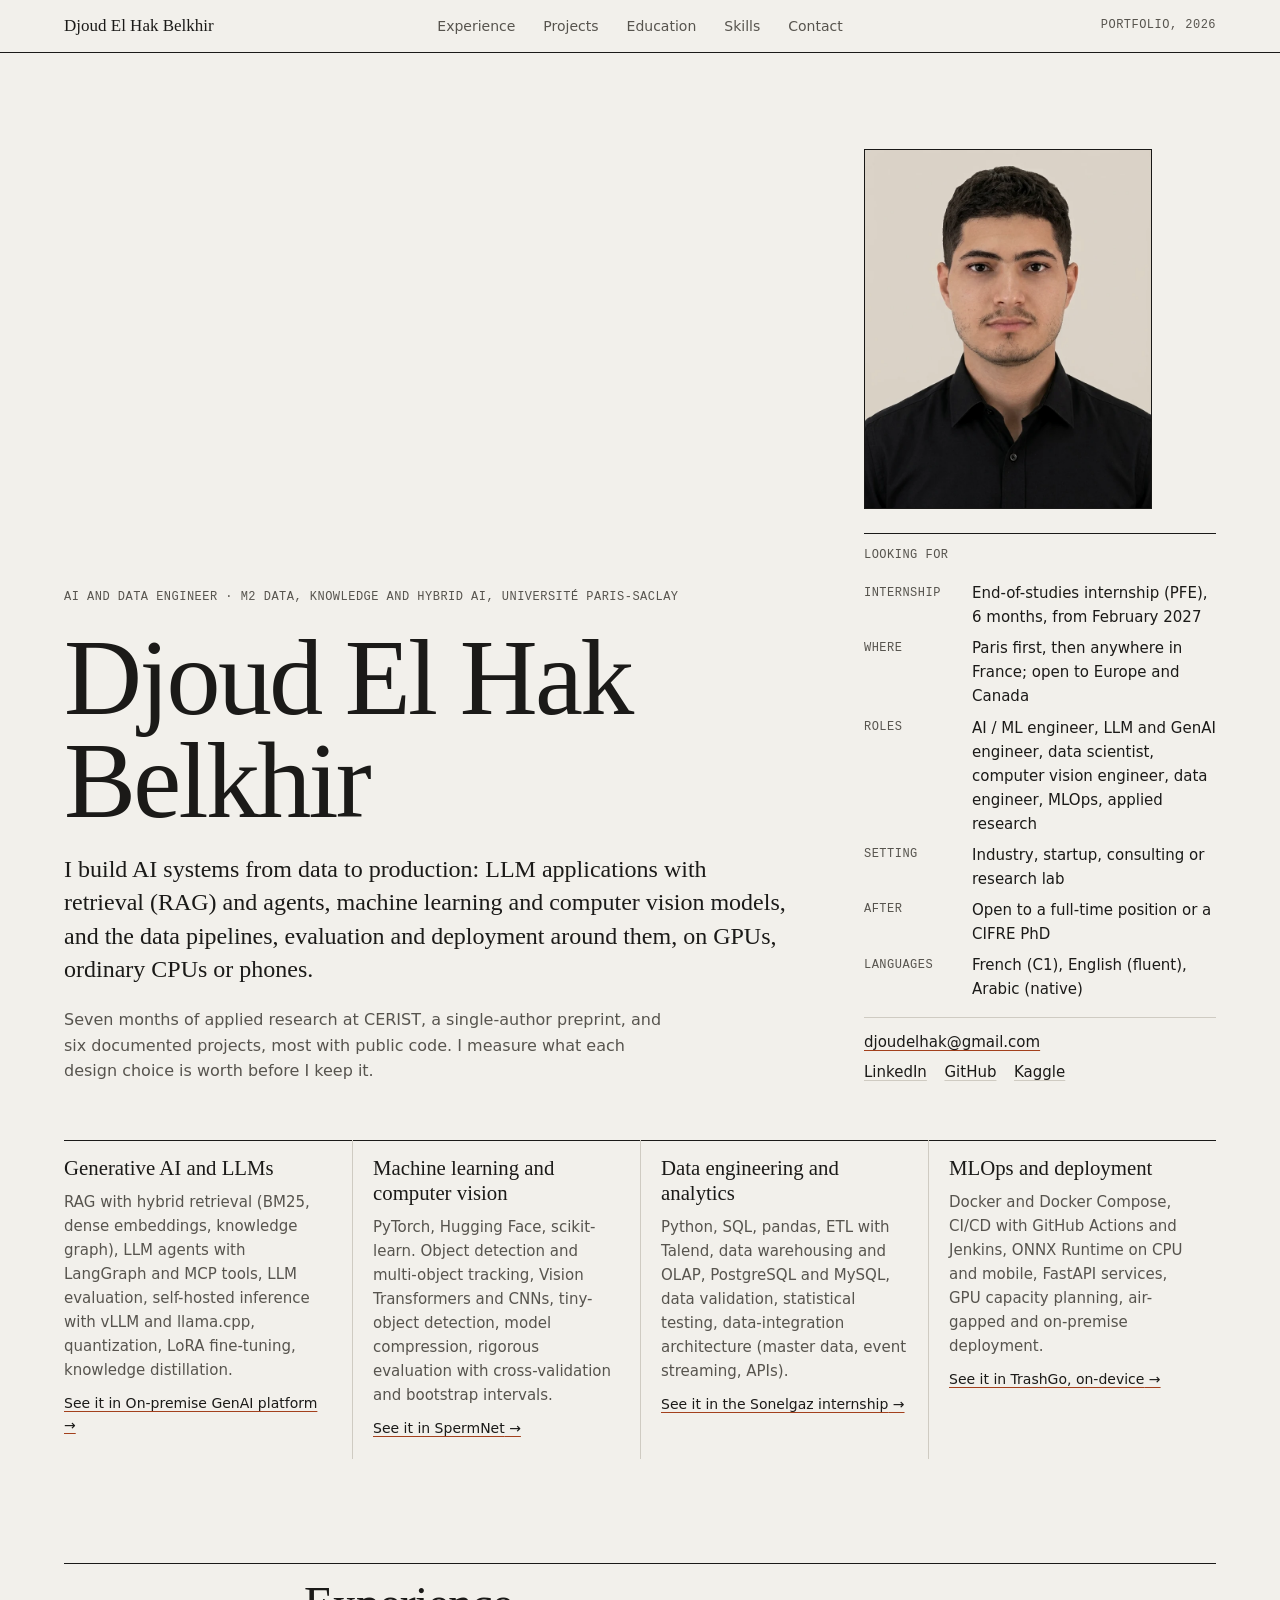
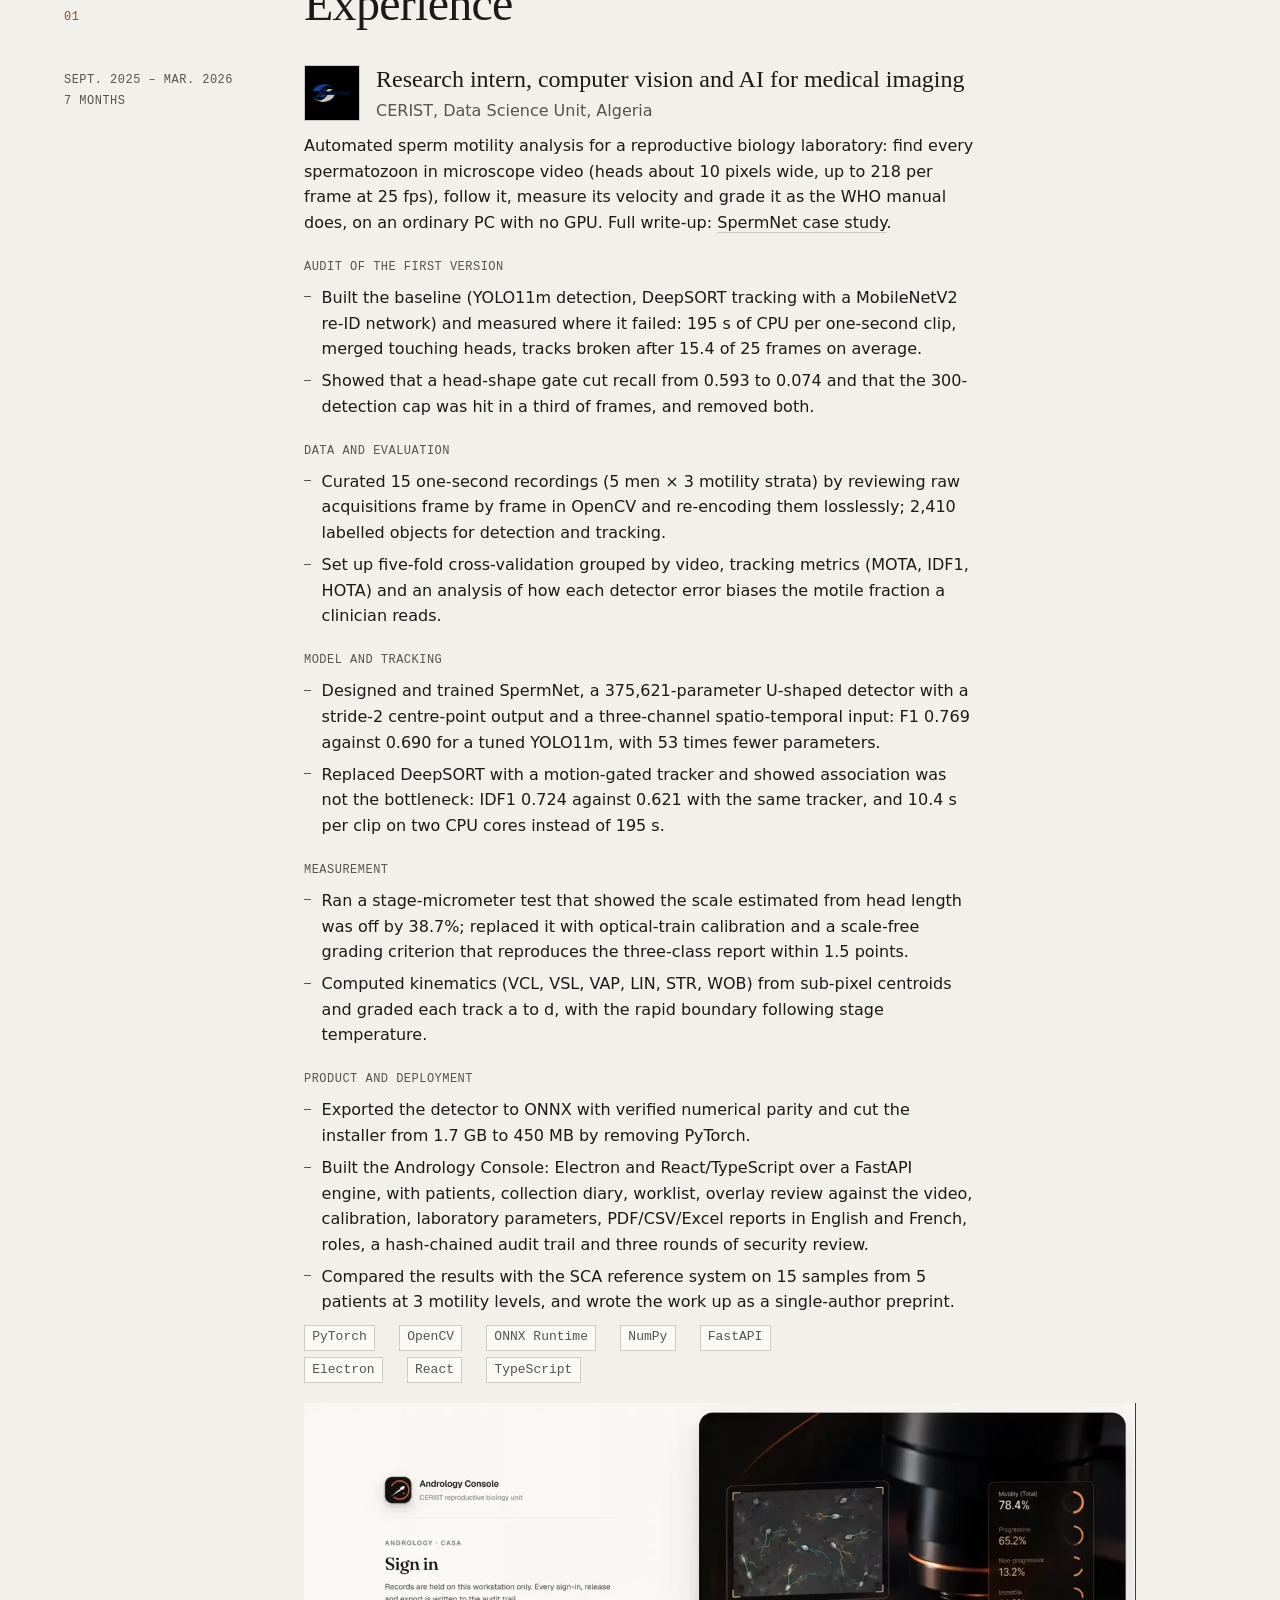
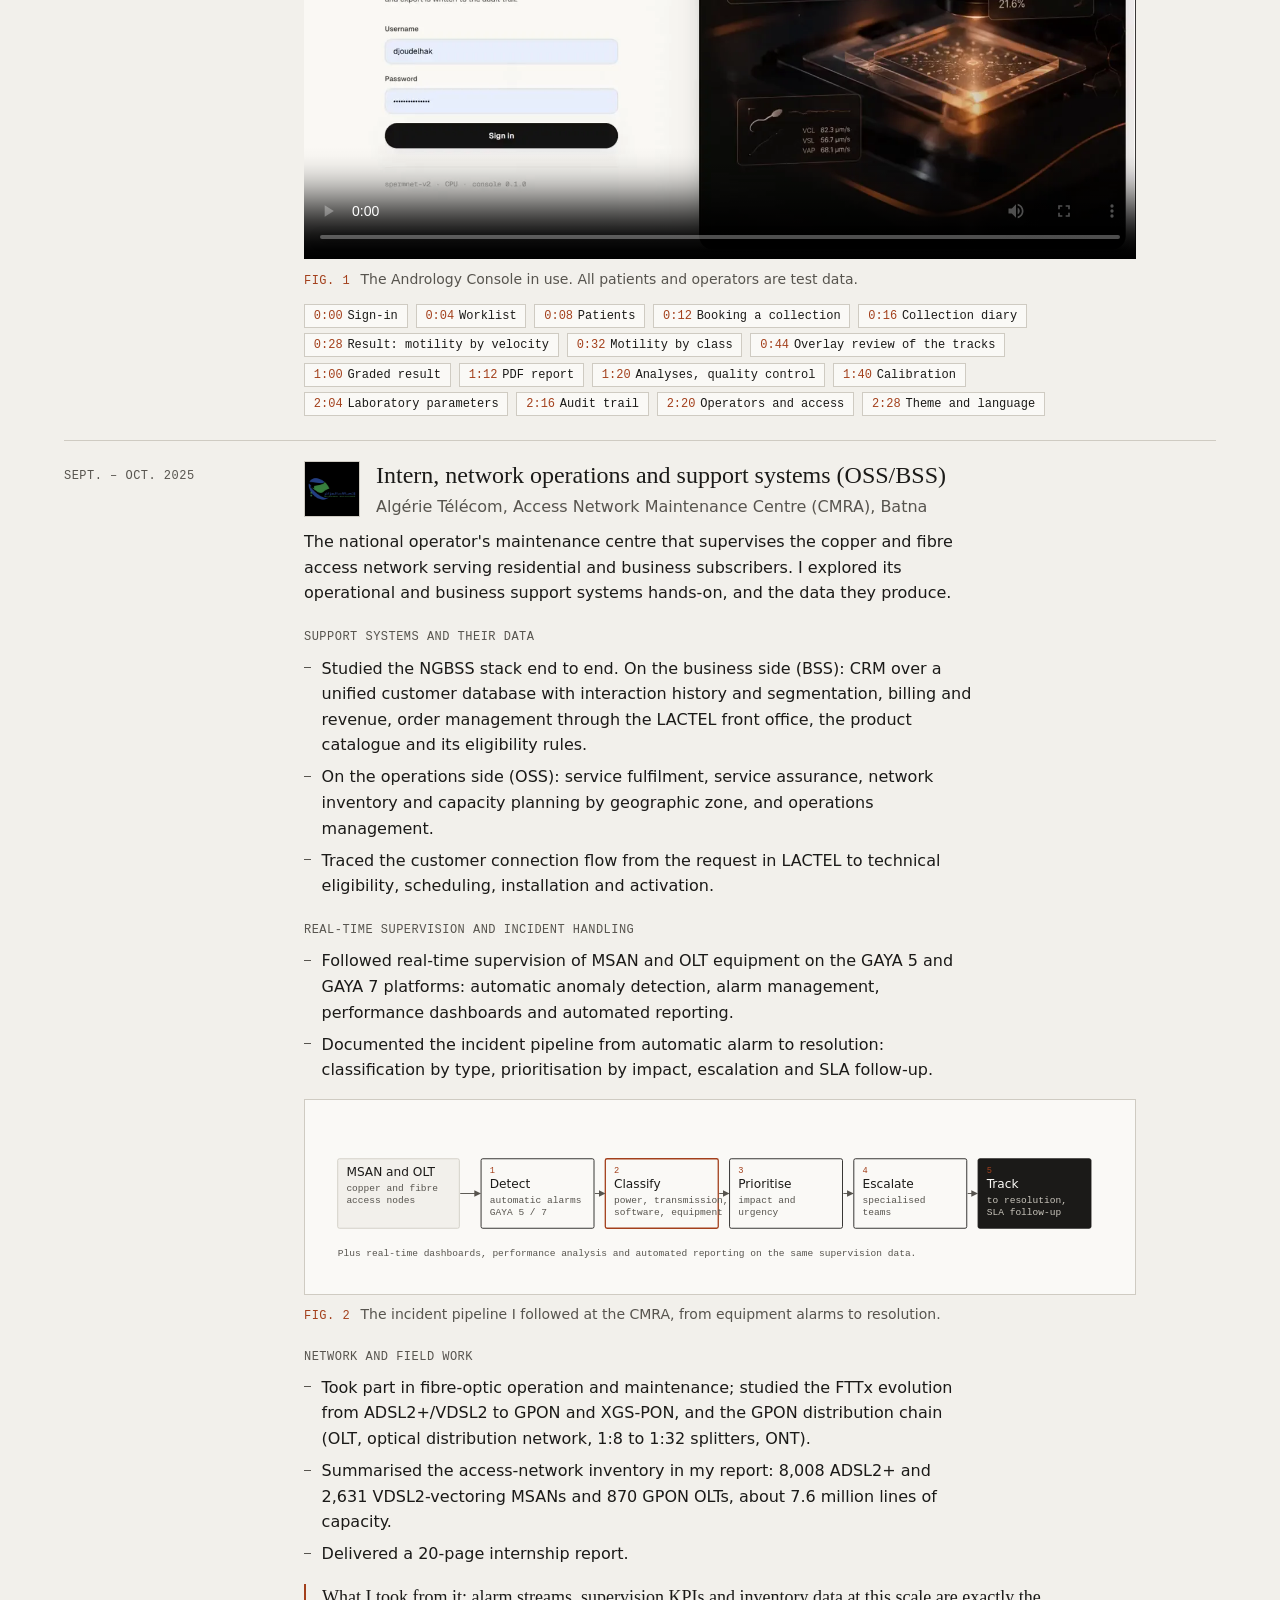
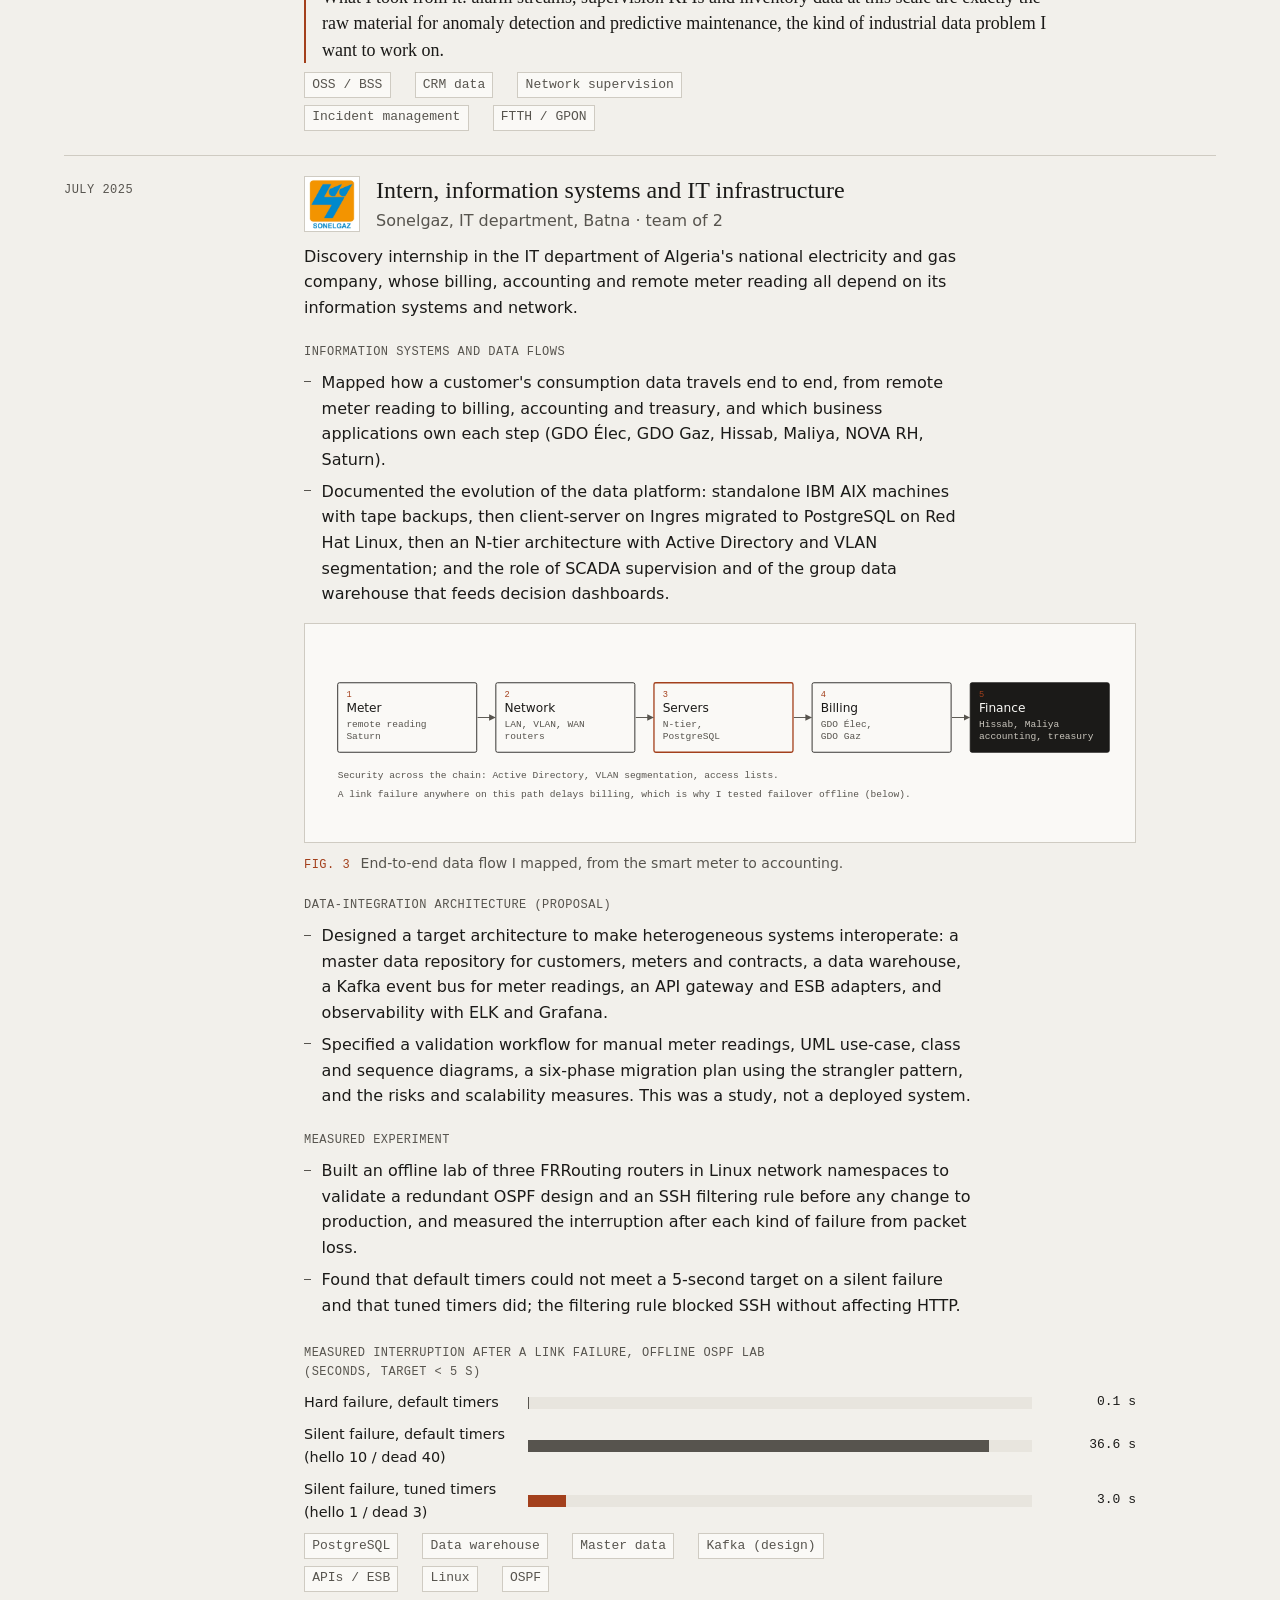
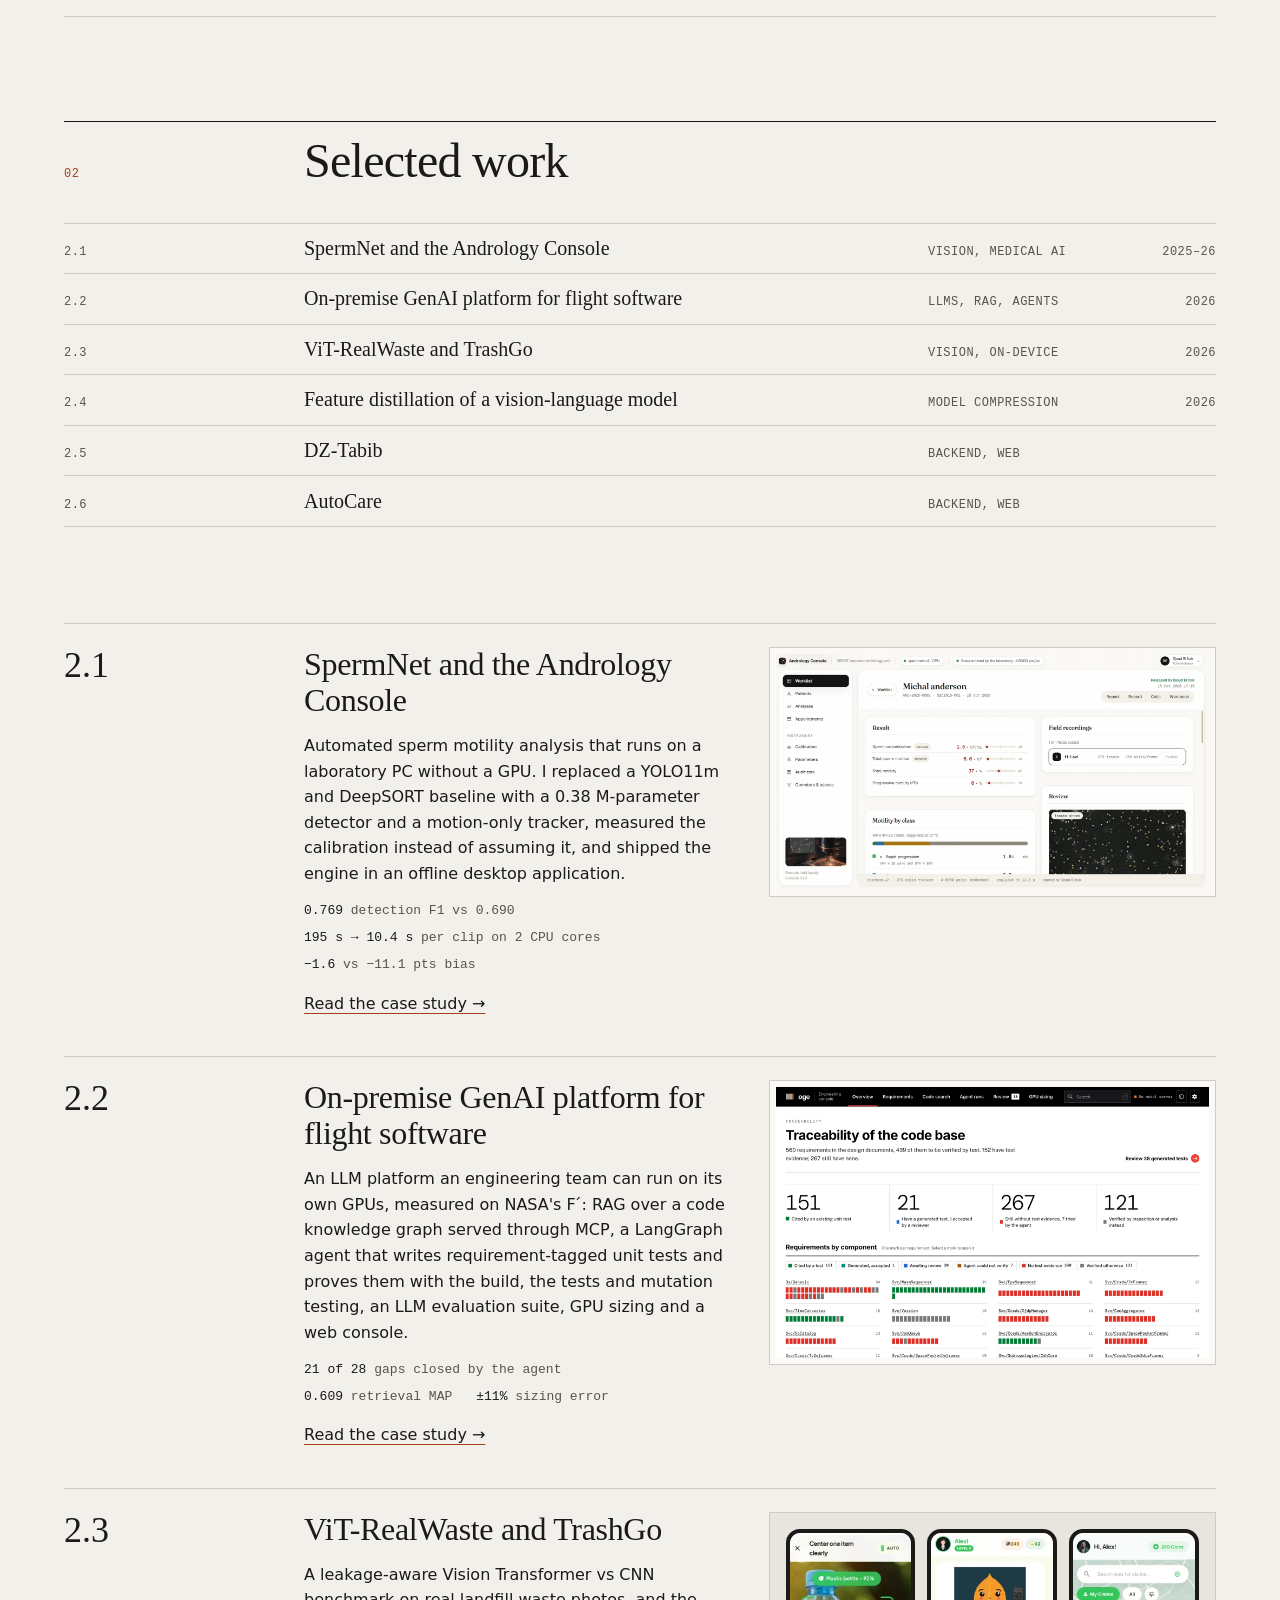
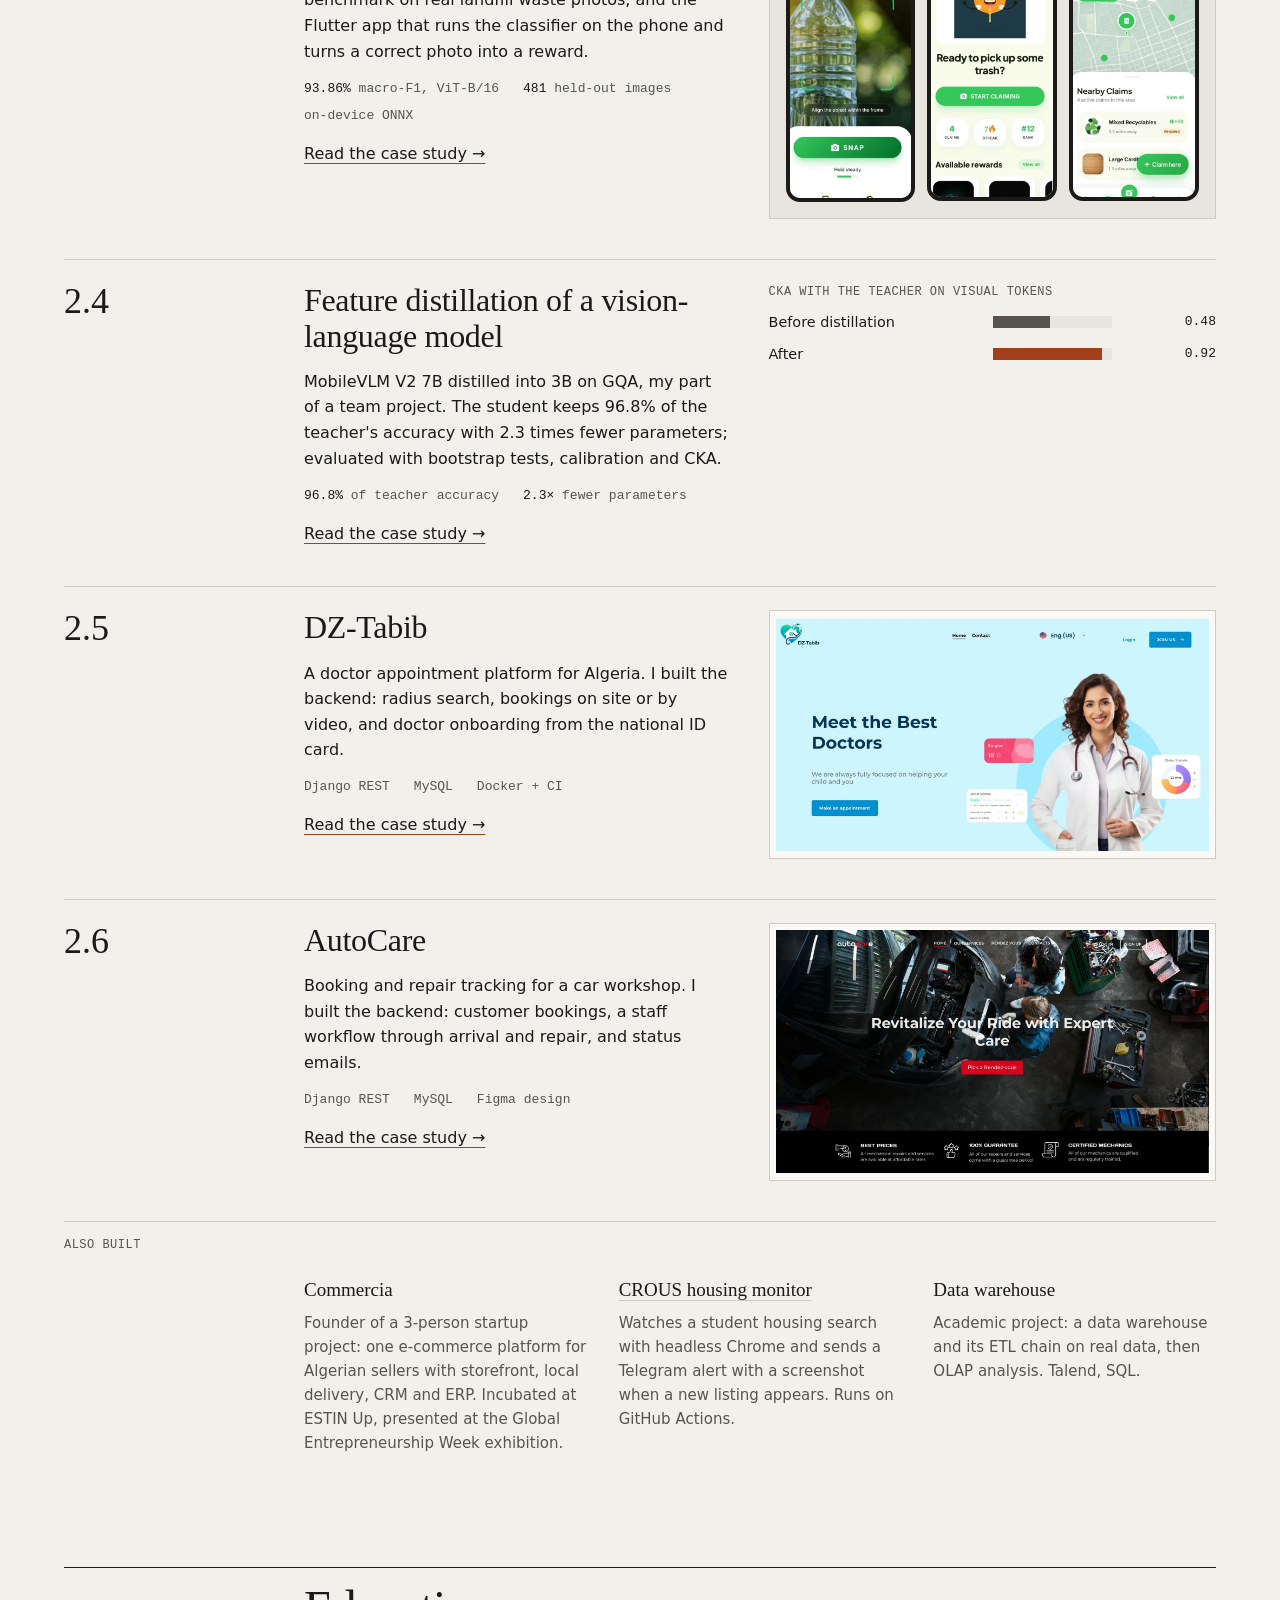
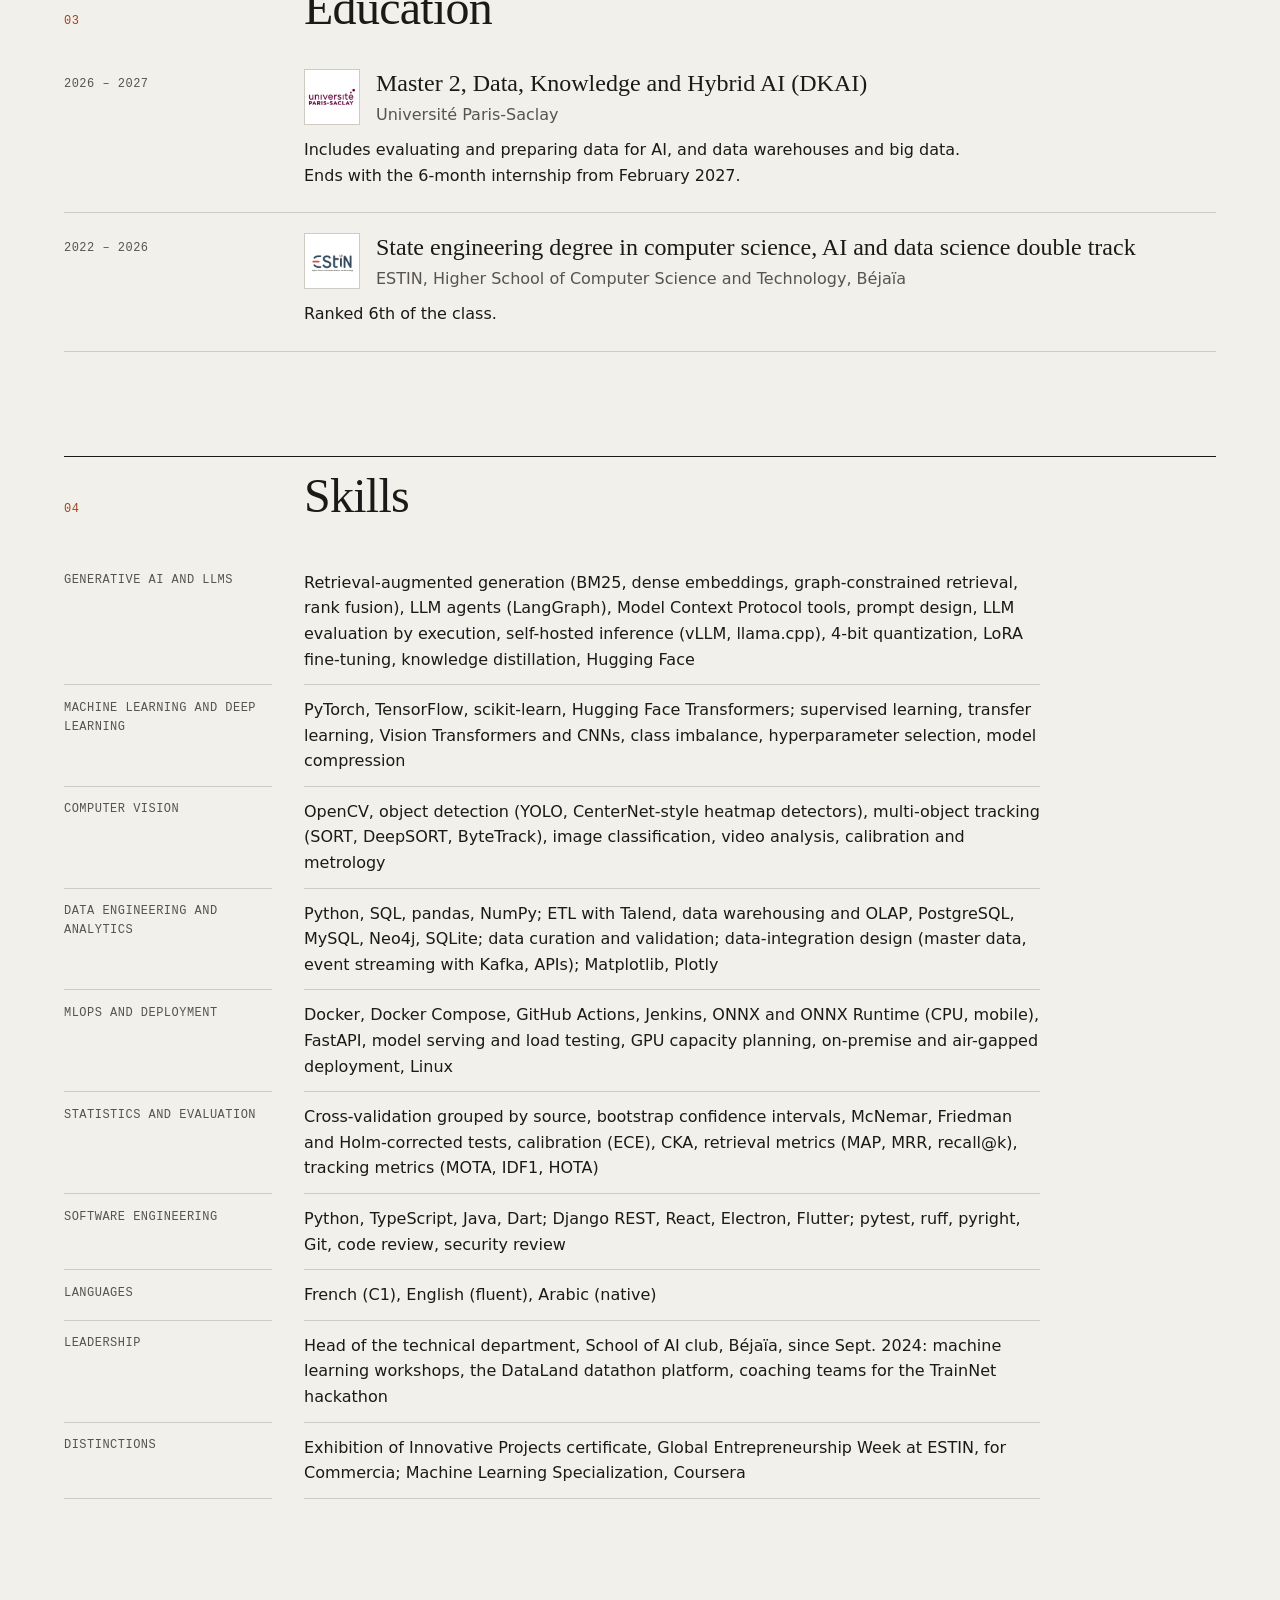
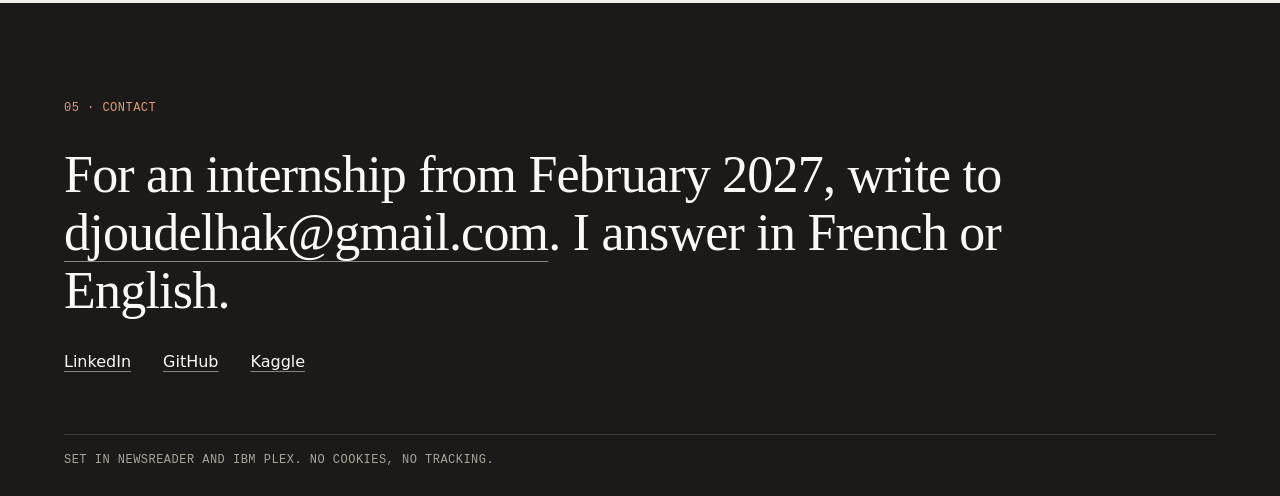
==== commit 787eea48: "Broader profile, experience before projects, detailed telecom and energy internships New bio and cap" ====
--- a/index.html
+++ b/index.html
@@ -3,10 +3,10 @@
 <head>
 <meta charset="utf-8">
 <meta name="viewport" content="width=device-width, initial-scale=1">
-<title>Djoud El Hak Belkhir, AI and data science</title>
-<meta name="description" content="Master 2 student in Data, Knowledge and Hybrid AI at Université Paris-Saclay. Computer vision, model compression and on-premise LLM systems. Looking for a 6-month end-of-studies internship from February 2027.">
-<meta property="og:title" content="Djoud El Hak Belkhir, AI and data science">
-<meta property="og:description" content="Master 2 student in Data, Knowledge and Hybrid AI at Université Paris-Saclay. Computer vision, model compression and on-premise LLM systems. Looking for a 6-month end-of-studies internship from February 2027.">
+<title>Djoud El Hak Belkhir, AI and data engineer</title>
+<meta name="description" content="AI and data engineer, M2 Data, Knowledge and Hybrid AI at Université Paris-Saclay: LLMs, RAG and agents, machine learning and computer vision, data pipelines and deployment. Looking for a 6-month end-of-studies internship from February 2027.">
+<meta property="og:title" content="Djoud El Hak Belkhir, AI and data engineer">
+<meta property="og:description" content="AI and data engineer, M2 Data, Knowledge and Hybrid AI at Université Paris-Saclay: LLMs, RAG and agents, machine learning and computer vision, data pipelines and deployment. Looking for a 6-month end-of-studies internship from February 2027.">
 <meta property="og:type" content="website">
 <meta property="og:url" content="https://djihad-elhak.github.io/">
 <meta property="og:image" content="https://djihad-elhak.github.io/og.jpg">
@@ -24,9 +24,10 @@
     <a class="masthead-name" href="./#top">Djoud El Hak Belkhir</a>
     <nav aria-label="Sections">
       <ul>
-        <li><a href="#work">Work</a></li>
         <li><a href="#experience">Experience</a></li>
+        <li><a href="#work">Projects</a></li>
         <li><a href="#education">Education</a></li>
+        <li><a href="#skills">Skills</a></li>
         <li><a href="#contact">Contact</a></li>
       </ul>
     </nav>
@@ -38,20 +39,22 @@
 
 <section class="intro wrap" id="top" aria-labelledby="name">
   <div class="intro-text">
-    <p class="kicker">AI and data science · M2 at Université Paris-Saclay</p>
+    <p class="kicker">AI and data engineer · M2 Data, Knowledge and Hybrid AI, Université Paris-Saclay</p>
     <h1 id="name">Djoud El&nbsp;Hak Belkhir</h1>
-    <p class="standfirst">I build computer vision, model compression and on-premise LLM systems, and I spend as much time measuring them as building them: what each design choice was worth, where the model fails, and what it costs to run.</p>
+    <p class="standfirst">I build AI systems from data to production: LLM applications with retrieval (RAG) and agents, machine learning and computer vision models, and the data pipelines, evaluation and deployment around them, on GPUs, ordinary CPUs or phones.</p>
+    <p class="intro-more">Seven months of applied research at CERIST, a single-author preprint, and six documented projects, most with public code. I measure what each design choice is worth before I keep it.</p>
   </div>
   <div class="intro-side">
     <figure class="portrait"><img src="img/portrait.webp" width="720" height="900" alt="Portrait of Djoud El Hak Belkhir"></figure>
     <div class="spec">
       <h2 class="spec-title">Looking for</h2>
       <dl>
-        <dt>Internship</dt><dd>End-of-studies (PFE), 6 months</dd>
-        <dt>From</dt><dd>February 2027</dd>
-        <dt>Where</dt><dd>Paris area, Île-de-France</dd>
-        <dt>Fields</dt><dd>Computer vision, applied ML, LLM systems, data</dd>
-        <dt>After</dt><dd>Open to a CIFRE PhD</dd>
+        <dt>Internship</dt><dd>End-of-studies internship (PFE), 6 months, from February 2027</dd>
+        <dt>Where</dt><dd>Paris first, then anywhere in France; open to Europe and Canada</dd>
+        <dt>Roles</dt><dd>AI / ML engineer, LLM and GenAI engineer, data scientist, computer vision engineer, data engineer, MLOps, applied research</dd>
+        <dt>Setting</dt><dd>Industry, startup, consulting or research lab</dd>
+        <dt>After</dt><dd>Open to a full-time position or a CIFRE PhD</dd>
+        <dt>Languages</dt><dd>French (C1), English (fluent), Arabic (native)</dd>
       </dl>
       <ul class="spec-links">
         <li><a href="mailto:djoudelhak@gmail.com">djoudelhak@gmail.com</a></li>
@@ -63,133 +66,23 @@
   </div>
 </section>
 
-<figure class="plate plate-hero wrap">
-  <a href="projects/spermnet.html"><img src="img/andrology-signin.webp" width="1600" height="884" alt="Sign-in screen of the Andrology Console: a form on the left and a rendered microscope with motility readings on the right."></a>
-  <figcaption><span class="fig">Fig. 1</span> Andrology Console, the offline desktop application I built around the SpermNet detector during my research internship at CERIST. <a href="projects/spermnet.html">Case study</a>.</figcaption>
-</figure>
-
-<section class="work" id="work" aria-labelledby="work-title">
-  <div class="wrap">
-    <div class="section-head">
-      <p class="label">01</p>
-      <h2 id="work-title">Selected work</h2>
-    </div>
-  </div>
-  <ol class="index wrap" aria-label="Case studies">
-    <li><a href="projects/spermnet.html"><span class="index-n">1.1</span><span class="index-t">SpermNet and the Andrology Console</span><span class="index-d">Vision, medical video</span><span class="index-y">2025–26</span></a></li>
-    <li><a href="projects/oge.html"><span class="index-n">1.2</span><span class="index-t">On-premise GenAI platform for flight software</span><span class="index-d">LLM systems</span><span class="index-y">2026</span></a></li>
-    <li><a href="projects/trashgo.html"><span class="index-n">1.3</span><span class="index-t">ViT-RealWaste and TrashGo</span><span class="index-d">Vision, on-device</span><span class="index-y">2026</span></a></li>
-    <li><a href="projects/kd-vlm.html"><span class="index-n">1.4</span><span class="index-t">Feature distillation of a vision-language model</span><span class="index-d">Model compression</span><span class="index-y">2026</span></a></li>
-    <li><a href="projects/dz-tabib.html"><span class="index-n">1.5</span><span class="index-t">DZ-Tabib</span><span class="index-d">Web platform</span><span class="index-y"></span></a></li>
-    <li><a href="projects/autocare.html"><span class="index-n">1.6</span><span class="index-t">AutoCare</span><span class="index-d">Web platform</span><span class="index-y"></span></a></li>
-  </ol>
-
-  <article class="summary wrap" id="spermnet" aria-labelledby="spermnet-t">
-    <p class="summary-n">1.1</p>
-    <div class="summary-body">
-      <div class="summary-text">
-        <h3 id="spermnet-t"><a href="projects/spermnet.html">SpermNet and the Andrology Console</a></h3>
-        <p>Automated sperm motility analysis that runs on a laboratory PC without a GPU. I replaced a YOLO11m and DeepSORT baseline with a 0.38 M-parameter detector and a motion-only tracker, measured the calibration instead of assuming it, and shipped the engine in an offline desktop application.</p>
-        <p class="keys"><span><b>0.769</b> detection F1 vs 0.690</span> <span><b>195 s → 10.4 s</b> per clip on 2 CPU cores</span> <span><b>−1.6</b> vs −11.1 pts bias</span></p>
-        <p><a class="more-link" href="projects/spermnet.html">Read the case study</a></p>
-      </div>
-      <figure class="plate"><a href="projects/spermnet.html"><img src="img/andrology-result.webp" width="1600" height="869" loading="lazy" alt="Andrology Console result screen."></a></figure>
-    </div>
-  </article>
-
-  <article class="summary wrap" id="oge" aria-labelledby="oge-t">
-    <p class="summary-n">1.2</p>
-    <div class="summary-body">
-      <div class="summary-text">
-        <h3 id="oge-t"><a href="projects/oge.html">On-premise GenAI platform for flight software</a></h3>
-        <p>A platform an embedded team can run on its own GPUs, measured on NASA's F<span class="fp">´</span>: a knowledge graph served over MCP, an agent that writes requirement-tagged unit tests and proves them with the build, the tests and mutation testing, GPU sizing and a web console.</p>
-        <p class="keys"><span><b>21 of 28</b> gaps closed</span> <span><b>0.609</b> retrieval MAP</span> <span><b>±11%</b> sizing error</span></p>
-        <p><a class="more-link" href="projects/oge.html">Read the case study</a></p>
-      </div>
-      <figure class="plate"><a href="projects/oge.html"><img src="img/oge-overview.webp" width="1600" height="1000" loading="lazy" alt="Engineering console overview."></a></figure>
-    </div>
-  </article>
-
-  <article class="summary wrap" id="trashgo" aria-labelledby="trashgo-t">
-    <p class="summary-n">1.3</p>
-    <div class="summary-body">
-      <div class="summary-text">
-        <h3 id="trashgo-t"><a href="projects/trashgo.html">ViT-RealWaste and TrashGo</a></h3>
-        <p>A leakage-aware Vision Transformer vs CNN benchmark on real landfill waste photos, and the Flutter app that runs the classifier on the phone and turns a correct photo into a reward.</p>
-        <p class="keys"><span><b>93.86%</b> macro-F1, ViT-B/16</span> <span><b>481</b> held-out images</span> <span>on-device ONNX</span></p>
-        <p><a class="more-link" href="projects/trashgo.html">Read the case study</a></p>
-      </div>
-      <div class="summary-phones">
-        <a href="projects/trashgo.html"><img src="img/trashgo-scan.webp" width="199" height="433" loading="lazy" alt="TrashGo scanning screen labelling a plastic bottle at 92%."></a>
-        <a href="projects/trashgo.html"><img src="img/trashgo-home.webp" width="209" height="454" loading="lazy" alt="TrashGo home screen."></a>
-        <a href="projects/trashgo.html"><img src="img/trashgo-map.webp" width="204" height="443" loading="lazy" alt="TrashGo claim map."></a>
-      </div>
-    </div>
-  </article>
-
-  <article class="summary wrap" id="kd-vlm" aria-labelledby="kd-vlm-t">
-    <p class="summary-n">1.4</p>
-    <div class="summary-body">
-      <div class="summary-text">
-        <h3 id="kd-vlm-t"><a href="projects/kd-vlm.html">Feature distillation of a vision-language model</a></h3>
-        <p>MobileVLM V2 7B distilled into 3B on GQA, my part of a team project. The student keeps 96.8% of the teacher's accuracy with 2.3 times fewer parameters; evaluated with bootstrap tests, calibration and CKA.</p>
-        <p class="keys"><span><b>96.8%</b> of teacher accuracy</span> <span><b>2.3×</b> fewer parameters</span></p>
-        <p><a class="more-link" href="projects/kd-vlm.html">Read the case study</a></p>
-      </div>
-      <div class="bars" role="group" aria-label="CKA with the teacher on visual tokens">
-<p class="bars-title">CKA with the teacher on visual tokens</p>
-<div class="row"><span>Before distillation</span><span class="track" aria-hidden="true"><span class="fill" style="width:48.0%"></span></span><span class="val">0.48</span></div>
-<div class="row hl"><span>After</span><span class="track" aria-hidden="true"><span class="fill" style="width:92.0%"></span></span><span class="val">0.92</span></div>
-</div>
-    </div>
-  </article>
-
-  <article class="summary wrap" id="dz-tabib" aria-labelledby="dz-tabib-t">
-    <p class="summary-n">1.5</p>
-    <div class="summary-body">
-      <div class="summary-text">
-        <h3 id="dz-tabib-t"><a href="projects/dz-tabib.html">DZ-Tabib</a></h3>
-        <p>A doctor appointment platform for Algeria. I built the backend: radius search, bookings on site or by video, and doctor onboarding from the national ID card.</p>
-        <p class="keys"><span>Django REST</span> <span>MySQL</span> <span>Docker + CI</span></p>
-        <p><a class="more-link" href="projects/dz-tabib.html">Read the case study</a></p>
-      </div>
-      <figure class="plate"><a href="projects/dz-tabib.html"><img src="img/dztabib-home.webp" width="1600" height="864" loading="lazy" alt="DZ-Tabib landing page."></a></figure>
-    </div>
-  </article>
-
-  <article class="summary wrap" id="autocare" aria-labelledby="autocare-t">
-    <p class="summary-n">1.6</p>
-    <div class="summary-body">
-      <div class="summary-text">
-        <h3 id="autocare-t"><a href="projects/autocare.html">AutoCare</a></h3>
-        <p>Booking and repair tracking for a car workshop. I built the backend: customer bookings, a staff workflow through arrival and repair, and status emails.</p>
-        <p class="keys"><span>Django REST</span> <span>MySQL</span> <span>Figma design</span></p>
-        <p><a class="more-link" href="projects/autocare.html">Read the case study</a></p>
-      </div>
-      <figure class="plate"><a href="projects/autocare.html"><img src="img/autocare-home.webp" width="1600" height="900" loading="lazy" alt="AutoCare landing page."></a></figure>
-    </div>
-  </article>
-
-  <div class="wrap also">
-    <h3 class="also-title">Also built</h3>
-    <ul>
-      <li><h4>Commercia</h4><p>Founder of a 3-person startup project: one e-commerce platform for Algerian sellers with storefront, local delivery, CRM and ERP. Incubated at ESTIN Up, presented at the Global Entrepreneurship Week exhibition.</p></li>
-      <li><h4><a href="https://github.com/djihad-elhak/crous">CROUS housing monitor</a></h4><p>Watches a student housing search with headless Chrome and sends a Telegram alert with a screenshot when a new listing appears. Runs on GitHub Actions.</p></li>
-      <li><h4>Data warehouse</h4><p>Academic project: a data warehouse and its ETL chain on real data, then OLAP analysis. Talend, SQL.</p></li>
-    </ul>
-  </div>
+<section class="caps wrap" aria-label="What I work on">
+      <div><h3>Generative AI and LLMs</h3><p>RAG with hybrid retrieval (BM25, dense embeddings, knowledge graph), LLM agents with LangGraph and MCP tools, LLM evaluation, self-hosted inference with vLLM and llama.cpp, quantization, LoRA fine-tuning, knowledge distillation.</p><a href="projects/oge.html">See it in On-premise GenAI platform</a></div>
+      <div><h3>Machine learning and computer vision</h3><p>PyTorch, Hugging Face, scikit-learn. Object detection and multi-object tracking, Vision Transformers and CNNs, tiny-object detection, model compression, rigorous evaluation with cross-validation and bootstrap intervals.</p><a href="projects/spermnet.html">See it in SpermNet</a></div>
+      <div><h3>Data engineering and analytics</h3><p>Python, SQL, pandas, ETL with Talend, data warehousing and OLAP, PostgreSQL and MySQL, data validation, statistical testing, data-integration architecture (master data, event streaming, APIs).</p><a href="#sonelgaz">See it in the Sonelgaz internship</a></div>
+      <div><h3>MLOps and deployment</h3><p>Docker and Docker Compose, CI/CD with GitHub Actions and Jenkins, ONNX Runtime on CPU and mobile, FastAPI services, GPU capacity planning, air-gapped and on-premise deployment.</p><a href="projects/trashgo.html">See it in TrashGo, on-device</a></div>
 </section>
 
 <section class="ledger-section wrap" id="experience" aria-labelledby="exp-title">
   <div class="section-head">
-    <p class="label">02</p>
+    <p class="label">01</p>
     <h2 id="exp-title">Experience</h2>
   </div>
   <ol class="ledger">
     <li>
       <p class="when">Sept. 2025 – Mar. 2026<span>7 months</span></p>
       <div>
-        <div class="entry-head"><span class="logo"><img src="img/logos/cerist.webp" width="160" height="160" alt="CERIST"></span><div><h3>Research intern, computer vision for medical imaging</h3><p class="org">CERIST, Data Science Unit, Algeria</p></div></div>
+        <div class="entry-head"><span class="logo"><img src="img/logos/cerist.webp" width="160" height="160" alt="CERIST"></span><div><h3>Research intern, computer vision and AI for medical imaging</h3><p class="org">CERIST, Data Science Unit, Algeria</p></div></div>
         <p class="lead-in">Automated sperm motility analysis for a reproductive biology laboratory: find every spermatozoon in microscope video (heads about 10 pixels wide, up to 218 per frame at 25 fps), follow it, measure its velocity and grade it as the WHO manual does, on an ordinary PC with no GPU. Full write-up: <a href="projects/spermnet.html">SpermNet case study</a>.</p>
         <h4>Audit of the first version</h4>
         <ul>
@@ -211,18 +104,19 @@
           <li>Ran a stage-micrometer test that showed the scale estimated from head length was off by 38.7%; replaced it with optical-train calibration and a scale-free grading criterion that reproduces the three-class report within 1.5 points.</li>
           <li>Computed kinematics (VCL, VSL, VAP, LIN, STR, WOB) from sub-pixel centroids and graded each track a to d, with the rapid boundary following stage temperature.</li>
         </ul>
-        <h4>Product</h4>
+        <h4>Product and deployment</h4>
         <ul>
           <li>Exported the detector to ONNX with verified numerical parity and cut the installer from 1.7 GB to 450 MB by removing PyTorch.</li>
           <li>Built the Andrology Console: Electron and React/TypeScript over a FastAPI engine, with patients, collection diary, worklist, overlay review against the video, calibration, laboratory parameters, PDF/CSV/Excel reports in English and French, roles, a hash-chained audit trail and three rounds of security review.</li>
           <li>Compared the results with the SCA reference system on 15 samples from 5 patients at 3 motility levels, and wrote the work up as a single-author preprint.</li>
         </ul>
+        <p class="keys entry-stack"><span>PyTorch</span><span>OpenCV</span><span>ONNX Runtime</span><span>NumPy</span><span>FastAPI</span><span>Electron</span><span>React</span><span>TypeScript</span></p>
         <figure class="plate video-plate">
   <video id="v-cerist" controls preload="metadata" playsinline poster="media/andrology-console-poster.webp" width="1440" height="790">
     <source src="media/andrology-console.mp4" type="video/mp4">
     Your browser cannot play this video. <a href="media/andrology-console.mp4">Download it (MP4)</a>.
   </video>
-  <figcaption><span class="fig">Fig. 2</span> The Andrology Console in use. All patients and operators are test data.</figcaption>
+  <figcaption><span class="fig">Fig. 1</span> The Andrology Console in use. All patients and operators are test data.</figcaption>
   <div class="chapters" aria-label="Jump to a part of the video">
     <button type="button" data-v="v-cerist" data-t="0"><span>0:00</span>Sign-in</button>
     <button type="button" data-v="v-cerist" data-t="4"><span>0:04</span>Worklist</button>
@@ -244,26 +138,258 @@
 </figure>
       </div>
     </li>
-    <li>
+    <li id="algerie-telecom">
       <p class="when">Sept. – Oct. 2025</p>
       <div>
-        <div class="entry-head"><span class="logo"><img src="img/logos/algerie-telecom.webp" width="160" height="160" alt="Algérie Télécom"></span><div><h3>Intern, networks and infrastructure</h3><p class="org">Algérie Télécom, Batna</p></div></div>
-        <ul>
-          <li>Studied the system that tracks maintenance and internet access for residential subscribers.</li>
-          <li>Took part in fiber-optic operation and maintenance; delivered an internship report.</li>
-        </ul>
+        <div class="entry-head"><span class="logo"><img src="img/logos/algerie-telecom.webp" width="160" height="160" alt="Algérie Télécom"></span><div><h3>Intern, network operations and support systems (OSS/BSS)</h3><p class="org">Algérie Télécom, Access Network Maintenance Centre (CMRA), Batna</p></div></div>
+        <p class="lead-in">The national operator's maintenance centre that supervises the copper and fibre access network serving residential and business subscribers. I explored its operational and business support systems hands-on, and the data they produce.</p>
+        <h4>Support systems and their data</h4>
+        <ul>
+          <li>Studied the NGBSS stack end to end. On the business side (BSS): CRM over a unified customer database with interaction history and segmentation, billing and revenue, order management through the LACTEL front office, the product catalogue and its eligibility rules.</li>
+          <li>On the operations side (OSS): service fulfilment, service assurance, network inventory and capacity planning by geographic zone, and operations management.</li>
+          <li>Traced the customer connection flow from the request in LACTEL to technical eligibility, scheduling, installation and activation.</li>
+        </ul>
+        <h4>Real-time supervision and incident handling</h4>
+        <ul>
+          <li>Followed real-time supervision of MSAN and OLT equipment on the GAYA 5 and GAYA 7 platforms: automatic anomaly detection, alarm management, performance dashboards and automated reporting.</li>
+          <li>Documented the incident pipeline from automatic alarm to resolution: classification by type, prioritisation by impact, escalation and SLA follow-up.</li>
+        </ul>
+        <figure class="diagram">
+  <div class="scroll narrow">
+    <svg viewBox="0 0 900 168" role="img" aria-labelledby="dg13-t">
+      <title id="dg13-t">Alarm handling at the access-network maintenance centre</title>
+      <defs><marker id="dg13-a" viewBox="0 0 8 8" refX="7" refY="4" markerWidth="7" markerHeight="7" orient="auto-start-reverse"><path class="dg-arrow" d="M0,0 L8,4 L0,8 z"/></marker><marker id="dg13-am" viewBox="0 0 8 8" refX="7" refY="4" markerWidth="7" markerHeight="7" orient="auto-start-reverse"><path class="dg-arrow mark" d="M0,0 L8,4 L0,8 z"/></marker></defs>
+      <rect class="dg-box soft" x="10" y="40" width="140" height="80" rx="2"/>
+<text class="dg-t" x="20" y="60">MSAN and OLT</text>
+<text class="dg-s" x="20" y="77">copper and fibre</text>
+<text class="dg-s" x="20" y="91">access nodes</text>
+<rect class="dg-box" x="175" y="40" width="130" height="80" rx="2"/>
+<text class="dg-k" x="185" y="56">1</text>
+<text class="dg-t" x="185" y="74">Detect</text>
+<text class="dg-s" x="185" y="91">automatic alarms</text>
+<text class="dg-s" x="185" y="105">GAYA 5 / 7</text>
+<rect class="dg-box mark" x="318" y="40" width="130" height="80" rx="2"/>
+<text class="dg-k" x="328" y="56">2</text>
+<text class="dg-t" x="328" y="74">Classify</text>
+<text class="dg-s" x="328" y="91">power, transmission,</text>
+<text class="dg-s" x="328" y="105">software, equipment</text>
+<polyline class="dg-e" points="306,80.0 317,80.0" marker-end="url(#dg13-a)"/>
+<rect class="dg-box" x="461" y="40" width="130" height="80" rx="2"/>
+<text class="dg-k" x="471" y="56">3</text>
+<text class="dg-t" x="471" y="74">Prioritise</text>
+<text class="dg-s" x="471" y="91">impact and</text>
+<text class="dg-s" x="471" y="105">urgency</text>
+<polyline class="dg-e" points="449,80.0 460,80.0" marker-end="url(#dg13-a)"/>
+<rect class="dg-box" x="604" y="40" width="130" height="80" rx="2"/>
+<text class="dg-k" x="614" y="56">4</text>
+<text class="dg-t" x="614" y="74">Escalate</text>
+<text class="dg-s" x="614" y="91">specialised</text>
+<text class="dg-s" x="614" y="105">teams</text>
+<polyline class="dg-e" points="592,80.0 603,80.0" marker-end="url(#dg13-a)"/>
+<rect class="dg-box dark" x="747" y="40" width="130" height="80" rx="2"/>
+<text class="dg-k" x="757" y="56">5</text>
+<text class="dg-t on-dark" x="757" y="74">Track</text>
+<text class="dg-s on-dark-s" x="757" y="91">to resolution,</text>
+<text class="dg-s on-dark-s" x="757" y="105">SLA follow-up</text>
+<polyline class="dg-e" points="735,80.0 746,80.0" marker-end="url(#dg13-a)"/>
+<polyline class="dg-e" points="151,80 174,80" marker-end="url(#dg13-a)"/>
+<text class="dg-s" x="10" y="152" text-anchor="start">Plus real-time dashboards, performance analysis and automated reporting on the same supervision data.</text>
+    </svg>
+  </div>
+  <figcaption><span class="fig">Fig. 2</span> The incident pipeline I followed at the CMRA, from equipment alarms to resolution.</figcaption>
+</figure>
+        <h4>Network and field work</h4>
+        <ul>
+          <li>Took part in fibre-optic operation and maintenance; studied the FTTx evolution from ADSL2+/VDSL2 to GPON and XGS-PON, and the GPON distribution chain (OLT, optical distribution network, 1:8 to 1:32 splitters, ONT).</li>
+          <li>Summarised the access-network inventory in my report: 8,008 ADSL2+ and 2,631 VDSL2-vectoring MSANs and 870 GPON OLTs, about 7.6 million lines of capacity.</li>
+          <li>Delivered a 20-page internship report.</li>
+        </ul>
+        <p class="takeaway">What I took from it: alarm streams, supervision KPIs and inventory data at this scale are exactly the raw material for anomaly detection and predictive maintenance, the kind of industrial data problem I want to work on.</p>
+        <p class="keys entry-stack"><span>OSS / BSS</span><span>CRM data</span><span>Network supervision</span><span>Incident management</span><span>FTTH / GPON</span></p>
       </div>
     </li>
-    <li>
-      <p class="when">June 2025</p>
+    <li id="sonelgaz">
+      <p class="when">July 2025</p>
       <div>
-        <div class="entry-head"><span class="logo"><img src="img/logos/sonelgaz.webp" width="160" height="160" alt="Sonelgaz"></span><div><h3>Intern, data and supervision</h3><p class="org">Sonelgaz, Batna</p></div></div>
-        <ul>
-          <li>Studied large-scale data management and the remote supervision and maintenance systems of the grid; wrote a report on them.</li>
-        </ul>
+        <div class="entry-head"><span class="logo"><img src="img/logos/sonelgaz.webp" width="160" height="160" alt="Sonelgaz"></span><div><h3>Intern, information systems and IT infrastructure</h3><p class="org">Sonelgaz, IT department, Batna · team of 2</p></div></div>
+        <p class="lead-in">Discovery internship in the IT department of Algeria's national electricity and gas company, whose billing, accounting and remote meter reading all depend on its information systems and network.</p>
+        <h4>Information systems and data flows</h4>
+        <ul>
+          <li>Mapped how a customer's consumption data travels end to end, from remote meter reading to billing, accounting and treasury, and which business applications own each step (GDO Élec, GDO Gaz, Hissab, Maliya, NOVA RH, Saturn).</li>
+          <li>Documented the evolution of the data platform: standalone IBM AIX machines with tape backups, then client-server on Ingres migrated to PostgreSQL on Red Hat Linux, then an N-tier architecture with Active Directory and VLAN segmentation; and the role of SCADA supervision and of the group data warehouse that feeds decision dashboards.</li>
+        </ul>
+        <figure class="diagram">
+  <div class="scroll narrow">
+    <svg viewBox="0 0 900 196" role="img" aria-labelledby="dg14-t">
+      <title id="dg14-t">Path of a consumption reading through Sonelgaz&#x27;s information systems</title>
+      <defs><marker id="dg14-a" viewBox="0 0 8 8" refX="7" refY="4" markerWidth="7" markerHeight="7" orient="auto-start-reverse"><path class="dg-arrow" d="M0,0 L8,4 L0,8 z"/></marker><marker id="dg14-am" viewBox="0 0 8 8" refX="7" refY="4" markerWidth="7" markerHeight="7" orient="auto-start-reverse"><path class="dg-arrow mark" d="M0,0 L8,4 L0,8 z"/></marker></defs>
+      <rect class="dg-box" x="10" y="40" width="160" height="80" rx="2"/>
+<text class="dg-k" x="20" y="56">1</text>
+<text class="dg-t" x="20" y="74">Meter</text>
+<text class="dg-s" x="20" y="91">remote reading</text>
+<text class="dg-s" x="20" y="105">Saturn</text>
+<rect class="dg-box" x="192" y="40" width="160" height="80" rx="2"/>
+<text class="dg-k" x="202" y="56">2</text>
+<text class="dg-t" x="202" y="74">Network</text>
+<text class="dg-s" x="202" y="91">LAN, VLAN, WAN</text>
+<text class="dg-s" x="202" y="105">routers</text>
+<polyline class="dg-e" points="171,80.0 191,80.0" marker-end="url(#dg14-a)"/>
+<rect class="dg-box mark" x="374" y="40" width="160" height="80" rx="2"/>
+<text class="dg-k" x="384" y="56">3</text>
+<text class="dg-t" x="384" y="74">Servers</text>
+<text class="dg-s" x="384" y="91">N-tier,</text>
+<text class="dg-s" x="384" y="105">PostgreSQL</text>
+<polyline class="dg-e" points="353,80.0 373,80.0" marker-end="url(#dg14-a)"/>
+<rect class="dg-box" x="556" y="40" width="160" height="80" rx="2"/>
+<text class="dg-k" x="566" y="56">4</text>
+<text class="dg-t" x="566" y="74">Billing</text>
+<text class="dg-s" x="566" y="91">GDO Élec,</text>
+<text class="dg-s" x="566" y="105">GDO Gaz</text>
+<polyline class="dg-e" points="535,80.0 555,80.0" marker-end="url(#dg14-a)"/>
+<rect class="dg-box dark" x="738" y="40" width="160" height="80" rx="2"/>
+<text class="dg-k" x="748" y="56">5</text>
+<text class="dg-t on-dark" x="748" y="74">Finance</text>
+<text class="dg-s on-dark-s" x="748" y="91">Hissab, Maliya</text>
+<text class="dg-s on-dark-s" x="748" y="105">accounting, treasury</text>
+<polyline class="dg-e" points="717,80.0 737,80.0" marker-end="url(#dg14-a)"/>
+<text class="dg-s" x="10" y="150" text-anchor="start">Security across the chain: Active Directory, VLAN segmentation, access lists.</text>
+<text class="dg-s" x="10" y="172" text-anchor="start">A link failure anywhere on this path delays billing, which is why I tested failover offline (below).</text>
+    </svg>
+  </div>
+  <figcaption><span class="fig">Fig. 3</span> End-to-end data flow I mapped, from the smart meter to accounting.</figcaption>
+</figure>
+        <h4>Data-integration architecture (proposal)</h4>
+        <ul>
+          <li>Designed a target architecture to make heterogeneous systems interoperate: a master data repository for customers, meters and contracts, a data warehouse, a Kafka event bus for meter readings, an API gateway and ESB adapters, and observability with ELK and Grafana.</li>
+          <li>Specified a validation workflow for manual meter readings, UML use-case, class and sequence diagrams, a six-phase migration plan using the strangler pattern, and the risks and scalability measures. This was a study, not a deployed system.</li>
+        </ul>
+        <h4>Measured experiment</h4>
+        <ul>
+          <li>Built an offline lab of three FRRouting routers in Linux network namespaces to validate a redundant OSPF design and an SSH filtering rule before any change to production, and measured the interruption after each kind of failure from packet loss.</li>
+          <li>Found that default timers could not meet a 5-second target on a silent failure and that tuned timers did; the filtering rule blocked SSH without affecting HTTP.</li>
+        </ul>
+        <div class="bars" role="group" aria-label="Measured interruption after a link failure, offline OSPF lab (seconds, target &lt; 5 s)">
+<p class="bars-title">Measured interruption after a link failure, offline OSPF lab (seconds, target &lt; 5 s)</p>
+<div class="row"><span>Hard failure, default timers</span><span class="track" aria-hidden="true"><span class="fill" style="width:0.2%"></span></span><span class="val">0.1 s</span></div>
+<div class="row"><span>Silent failure, default timers (hello 10 / dead 40)</span><span class="track" aria-hidden="true"><span class="fill" style="width:91.5%"></span></span><span class="val">36.6 s</span></div>
+<div class="row hl"><span>Silent failure, tuned timers (hello 1 / dead 3)</span><span class="track" aria-hidden="true"><span class="fill" style="width:7.5%"></span></span><span class="val">3.0 s</span></div>
+</div>
+        <p class="keys entry-stack"><span>PostgreSQL</span><span>Data warehouse</span><span>Master data</span><span>Kafka (design)</span><span>APIs / ESB</span><span>Linux</span><span>OSPF</span></p>
       </div>
     </li>
   </ol>
+</section>
+
+<section class="work" id="work" aria-labelledby="work-title">
+  <div class="wrap">
+    <div class="section-head">
+      <p class="label">02</p>
+      <h2 id="work-title">Selected work</h2>
+    </div>
+  </div>
+  <ol class="index wrap" aria-label="Case studies">
+    <li><a href="projects/spermnet.html"><span class="index-n">2.1</span><span class="index-t">SpermNet and the Andrology Console</span><span class="index-d">Vision, medical AI</span><span class="index-y">2025–26</span></a></li>
+    <li><a href="projects/oge.html"><span class="index-n">2.2</span><span class="index-t">On-premise GenAI platform for flight software</span><span class="index-d">LLMs, RAG, agents</span><span class="index-y">2026</span></a></li>
+    <li><a href="projects/trashgo.html"><span class="index-n">2.3</span><span class="index-t">ViT-RealWaste and TrashGo</span><span class="index-d">Vision, on-device</span><span class="index-y">2026</span></a></li>
+    <li><a href="projects/kd-vlm.html"><span class="index-n">2.4</span><span class="index-t">Feature distillation of a vision-language model</span><span class="index-d">Model compression</span><span class="index-y">2026</span></a></li>
+    <li><a href="projects/dz-tabib.html"><span class="index-n">2.5</span><span class="index-t">DZ-Tabib</span><span class="index-d">Backend, web</span><span class="index-y"></span></a></li>
+    <li><a href="projects/autocare.html"><span class="index-n">2.6</span><span class="index-t">AutoCare</span><span class="index-d">Backend, web</span><span class="index-y"></span></a></li>
+  </ol>
+
+  <article class="summary wrap" id="p-spermnet" aria-labelledby="p-spermnet-t">
+    <p class="summary-n">2.1</p>
+    <div class="summary-body">
+      <div class="summary-text">
+        <h3 id="p-spermnet-t"><a href="projects/spermnet.html">SpermNet and the Andrology Console</a></h3>
+        <p>Automated sperm motility analysis that runs on a laboratory PC without a GPU. I replaced a YOLO11m and DeepSORT baseline with a 0.38 M-parameter detector and a motion-only tracker, measured the calibration instead of assuming it, and shipped the engine in an offline desktop application.</p>
+        <p class="keys"><span><b>0.769</b> detection F1 vs 0.690</span> <span><b>195 s → 10.4 s</b> per clip on 2 CPU cores</span> <span><b>−1.6</b> vs −11.1 pts bias</span></p>
+        <p><a class="more-link" href="projects/spermnet.html">Read the case study</a></p>
+      </div>
+      <figure class="plate"><a href="projects/spermnet.html"><img src="img/andrology-result.webp" width="1600" height="869" loading="lazy" alt="Andrology Console result screen."></a></figure>
+    </div>
+  </article>
+
+  <article class="summary wrap" id="p-oge" aria-labelledby="p-oge-t">
+    <p class="summary-n">2.2</p>
+    <div class="summary-body">
+      <div class="summary-text">
+        <h3 id="p-oge-t"><a href="projects/oge.html">On-premise GenAI platform for flight software</a></h3>
+        <p>An LLM platform an engineering team can run on its own GPUs, measured on NASA's F<span class="fp">´</span>: RAG over a code knowledge graph served through MCP, a LangGraph agent that writes requirement-tagged unit tests and proves them with the build, the tests and mutation testing, an LLM evaluation suite, GPU sizing and a web console.</p>
+        <p class="keys"><span><b>21 of 28</b> gaps closed by the agent</span> <span><b>0.609</b> retrieval MAP</span> <span><b>±11%</b> sizing error</span></p>
+        <p><a class="more-link" href="projects/oge.html">Read the case study</a></p>
+      </div>
+      <figure class="plate"><a href="projects/oge.html"><img src="img/oge-overview.webp" width="1600" height="1000" loading="lazy" alt="Engineering console overview."></a></figure>
+    </div>
+  </article>
+
+  <article class="summary wrap" id="p-trashgo" aria-labelledby="p-trashgo-t">
+    <p class="summary-n">2.3</p>
+    <div class="summary-body">
+      <div class="summary-text">
+        <h3 id="p-trashgo-t"><a href="projects/trashgo.html">ViT-RealWaste and TrashGo</a></h3>
+        <p>A leakage-aware Vision Transformer vs CNN benchmark on real landfill waste photos, and the Flutter app that runs the classifier on the phone and turns a correct photo into a reward.</p>
+        <p class="keys"><span><b>93.86%</b> macro-F1, ViT-B/16</span> <span><b>481</b> held-out images</span> <span>on-device ONNX</span></p>
+        <p><a class="more-link" href="projects/trashgo.html">Read the case study</a></p>
+      </div>
+      <div class="summary-phones">
+        <a href="projects/trashgo.html"><img src="img/trashgo-scan.webp" width="199" height="433" loading="lazy" alt="TrashGo scanning screen labelling a plastic bottle at 92%."></a>
+        <a href="projects/trashgo.html"><img src="img/trashgo-home.webp" width="209" height="454" loading="lazy" alt="TrashGo home screen."></a>
+        <a href="projects/trashgo.html"><img src="img/trashgo-map.webp" width="204" height="443" loading="lazy" alt="TrashGo claim map."></a>
+      </div>
+    </div>
+  </article>
+
+  <article class="summary wrap" id="p-kd" aria-labelledby="p-kd-t">
+    <p class="summary-n">2.4</p>
+    <div class="summary-body">
+      <div class="summary-text">
+        <h3 id="p-kd-t"><a href="projects/kd-vlm.html">Feature distillation of a vision-language model</a></h3>
+        <p>MobileVLM V2 7B distilled into 3B on GQA, my part of a team project. The student keeps 96.8% of the teacher's accuracy with 2.3 times fewer parameters; evaluated with bootstrap tests, calibration and CKA.</p>
+        <p class="keys"><span><b>96.8%</b> of teacher accuracy</span> <span><b>2.3×</b> fewer parameters</span></p>
+        <p><a class="more-link" href="projects/kd-vlm.html">Read the case study</a></p>
+      </div>
+      <div class="bars" role="group" aria-label="CKA with the teacher on visual tokens">
+<p class="bars-title">CKA with the teacher on visual tokens</p>
+<div class="row"><span>Before distillation</span><span class="track" aria-hidden="true"><span class="fill" style="width:48.0%"></span></span><span class="val">0.48</span></div>
+<div class="row hl"><span>After</span><span class="track" aria-hidden="true"><span class="fill" style="width:92.0%"></span></span><span class="val">0.92</span></div>
+</div>
+    </div>
+  </article>
+
+  <article class="summary wrap" id="p-dztabib" aria-labelledby="p-dztabib-t">
+    <p class="summary-n">2.5</p>
+    <div class="summary-body">
+      <div class="summary-text">
+        <h3 id="p-dztabib-t"><a href="projects/dz-tabib.html">DZ-Tabib</a></h3>
+        <p>A doctor appointment platform for Algeria. I built the backend: radius search, bookings on site or by video, and doctor onboarding from the national ID card.</p>
+        <p class="keys"><span>Django REST</span> <span>MySQL</span> <span>Docker + CI</span></p>
+        <p><a class="more-link" href="projects/dz-tabib.html">Read the case study</a></p>
+      </div>
+      <figure class="plate"><a href="projects/dz-tabib.html"><img src="img/dztabib-home.webp" width="1600" height="864" loading="lazy" alt="DZ-Tabib landing page."></a></figure>
+    </div>
+  </article>
+
+  <article class="summary wrap" id="p-autocare" aria-labelledby="p-autocare-t">
+    <p class="summary-n">2.6</p>
+    <div class="summary-body">
+      <div class="summary-text">
+        <h3 id="p-autocare-t"><a href="projects/autocare.html">AutoCare</a></h3>
+        <p>Booking and repair tracking for a car workshop. I built the backend: customer bookings, a staff workflow through arrival and repair, and status emails.</p>
+        <p class="keys"><span>Django REST</span> <span>MySQL</span> <span>Figma design</span></p>
+        <p><a class="more-link" href="projects/autocare.html">Read the case study</a></p>
+      </div>
+      <figure class="plate"><a href="projects/autocare.html"><img src="img/autocare-home.webp" width="1600" height="900" loading="lazy" alt="AutoCare landing page."></a></figure>
+    </div>
+  </article>
+
+  <div class="wrap also">
+    <h3 class="also-title">Also built</h3>
+    <ul>
+      <li><h4>Commercia</h4><p>Founder of a 3-person startup project: one e-commerce platform for Algerian sellers with storefront, local delivery, CRM and ERP. Incubated at ESTIN Up, presented at the Global Entrepreneurship Week exhibition.</p></li>
+      <li><h4><a href="https://github.com/djihad-elhak/crous">CROUS housing monitor</a></h4><p>Watches a student housing search with headless Chrome and sends a Telegram alert with a screenshot when a new listing appears. Runs on GitHub Actions.</p></li>
+      <li><h4>Data warehouse</h4><p>Academic project: a data warehouse and its ETL chain on real data, then OLAP analysis. Talend, SQL.</p></li>
+    </ul>
+  </div>
 </section>
 
 <section class="ledger-section wrap" id="education" aria-labelledby="edu-title">
@@ -292,14 +418,17 @@
 <section class="ledger-section wrap" id="skills" aria-labelledby="skills-title">
   <div class="section-head">
     <p class="label">04</p>
-    <h2 id="skills-title">Skills and more</h2>
+    <h2 id="skills-title">Skills</h2>
   </div>
   <dl class="skills">
-    <dt>Machine learning and vision</dt><dd>PyTorch, Hugging Face, TensorFlow, scikit-learn, OpenCV, YOLO, DeepSORT, CenterNet-style detectors, Vision Transformers and CNNs, LoRA, knowledge distillation, ONNX Runtime</dd>
-    <dt>LLM systems</dt><dd>llama.cpp, vLLM, LangGraph, Model Context Protocol, hybrid retrieval (BM25 and dense), knowledge graphs, GPU capacity planning</dd>
-    <dt>Data and evaluation</dt><dd>SQL, pandas, NumPy, ETL with Talend, data warehousing and OLAP, cross-validation grouped by source, bootstrap intervals, McNemar and Friedman tests, MOTA, IDF1, HOTA</dd>
-    <dt>Engineering</dt><dd>Python, TypeScript, Java, Dart; FastAPI, Django REST, React, Electron, Flutter, Docker, GitHub Actions, MySQL, PostgreSQL</dd>
-    <dt>Languages</dt><dd>Arabic (native), French (C1), English (fluent)</dd>
+    <dt>Generative AI and LLMs</dt><dd>Retrieval-augmented generation (BM25, dense embeddings, graph-constrained retrieval, rank fusion), LLM agents (LangGraph), Model Context Protocol tools, prompt design, LLM evaluation by execution, self-hosted inference (vLLM, llama.cpp), 4-bit quantization, LoRA fine-tuning, knowledge distillation, Hugging Face</dd>
+    <dt>Machine learning and deep learning</dt><dd>PyTorch, TensorFlow, scikit-learn, Hugging Face Transformers; supervised learning, transfer learning, Vision Transformers and CNNs, class imbalance, hyperparameter selection, model compression</dd>
+    <dt>Computer vision</dt><dd>OpenCV, object detection (YOLO, CenterNet-style heatmap detectors), multi-object tracking (SORT, DeepSORT, ByteTrack), image classification, video analysis, calibration and metrology</dd>
+    <dt>Data engineering and analytics</dt><dd>Python, SQL, pandas, NumPy; ETL with Talend, data warehousing and OLAP, PostgreSQL, MySQL, Neo4j, SQLite; data curation and validation; data-integration design (master data, event streaming with Kafka, APIs); Matplotlib, Plotly</dd>
+    <dt>MLOps and deployment</dt><dd>Docker, Docker Compose, GitHub Actions, Jenkins, ONNX and ONNX Runtime (CPU, mobile), FastAPI, model serving and load testing, GPU capacity planning, on-premise and air-gapped deployment, Linux</dd>
+    <dt>Statistics and evaluation</dt><dd>Cross-validation grouped by source, bootstrap confidence intervals, McNemar, Friedman and Holm-corrected tests, calibration (ECE), CKA, retrieval metrics (MAP, MRR, recall@k), tracking metrics (MOTA, IDF1, HOTA)</dd>
+    <dt>Software engineering</dt><dd>Python, TypeScript, Java, Dart; Django REST, React, Electron, Flutter; pytest, ruff, pyright, Git, code review, security review</dd>
+    <dt>Languages</dt><dd>French (C1), English (fluent), Arabic (native)</dd>
     <dt>Leadership</dt><dd>Head of the technical department, School of AI club, Béjaïa, since Sept. 2024: machine learning workshops, the DataLand datathon platform, coaching teams for the TrainNet hackathon</dd>
     <dt>Distinctions</dt><dd>Exhibition of Innovative Projects certificate, Global Entrepreneurship Week at ESTIN, for Commercia; Machine Learning Specialization, Coursera</dd>
   </dl>
--- a/style.css
+++ b/style.css
@@ -322,3 +322,32 @@
 .fp { margin-left: -0.14em; }
 .title-row { display: flex; align-items: center; gap: clamp(0.75rem, 2vw, 1.5rem); }
 .logo-lg { width: clamp(3.5rem, 7vw, 5.5rem); height: clamp(3.5rem, 7vw, 5.5rem); }
+
+/* intro: second paragraph and capability grid */
+.intro-more { max-width: 38em; color: var(--ink-2); }
+.spec dl { grid-template-columns: 5.75rem 1fr; }
+.caps { display: grid; grid-template-columns: repeat(4, minmax(0, 1fr)); background: linear-gradient(var(--rule-strong), var(--rule-strong)) no-repeat var(--gutter) 0 / calc(100% - 2 * var(--gutter)) 1px; margin-bottom: clamp(4rem, 9vw, 6.5rem); }
+.caps > div { padding: 1rem 1.25rem 1.25rem 0; display: grid; gap: 0.6rem; align-content: start; }
+.caps > div + div { padding-left: 1.25rem; border-left: 1px solid var(--rule); }
+.caps h3 { font-family: var(--serif); font-weight: 400; font-size: 1.3rem; line-height: 1.2; }
+.caps p { font-size: 0.9375rem; color: var(--ink-2); }
+.caps a { font-size: 0.875rem; font-weight: 500; text-decoration-color: var(--mark); }
+.caps a::after { content: " →"; }
+
+/* experience extras */
+.ledger .diagram, .ledger .bars { margin-top: 1rem; max-width: 52rem; }
+.takeaway { margin-top: 1.1rem !important; padding-left: 1rem; border-left: 2px solid var(--mark); font-family: var(--serif); font-size: 1.125rem; line-height: 1.45; }
+.entry-stack { margin-top: 1rem; }
+.entry-stack span { border: 1px solid var(--rule); padding: 0.1rem 0.45rem; background: var(--sheet); }
+.ledger > li { scroll-margin-top: 4rem; }
+
+@media (max-width: 60rem) {
+  .caps { grid-template-columns: repeat(2, minmax(0, 1fr)); }
+  .caps > div:nth-child(3) { padding-left: 0; border-left: 0; }
+  .caps > div:nth-child(n+3) { border-top: 1px solid var(--rule); }
+}
+@media (max-width: 44rem) {
+  .caps { grid-template-columns: minmax(0, 1fr); }
+  .caps > div + div { padding-left: 0; border-left: 0; border-top: 1px solid var(--rule); }
+  .masthead nav { display: none; }
+}
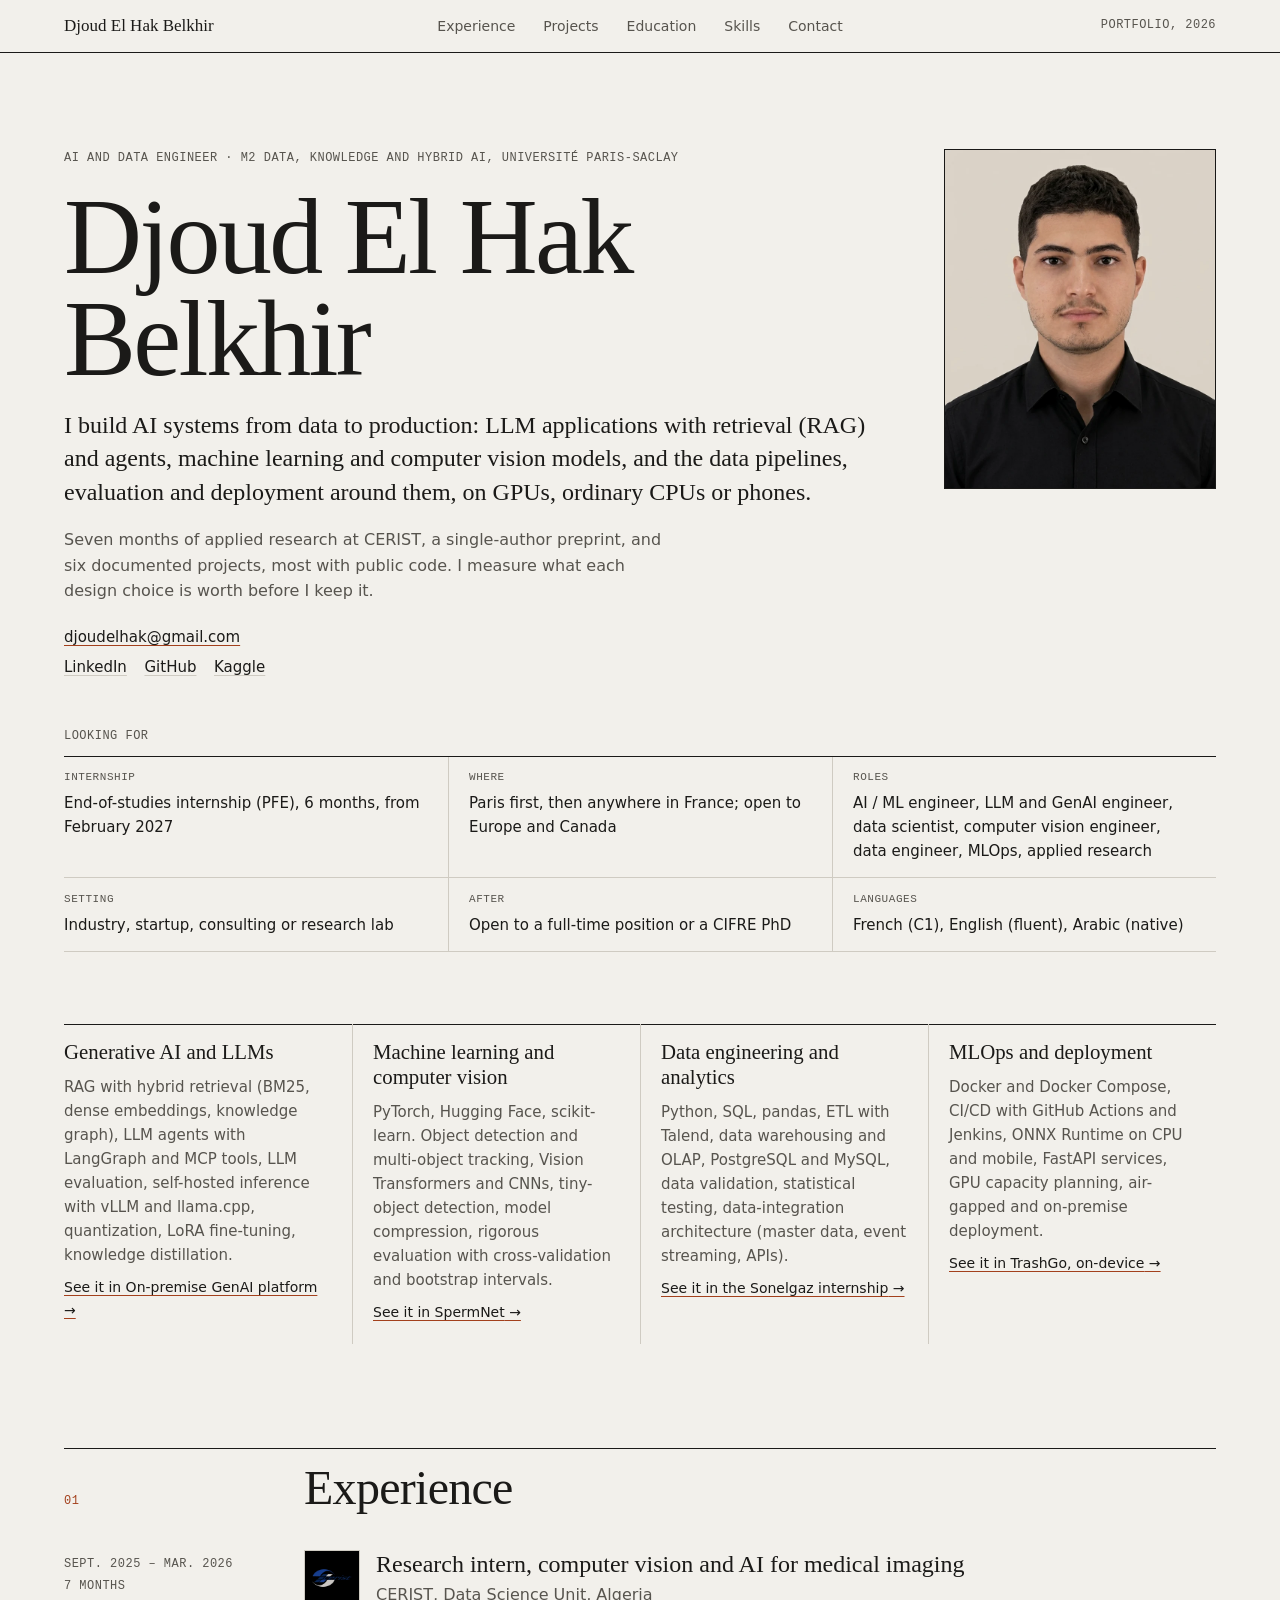
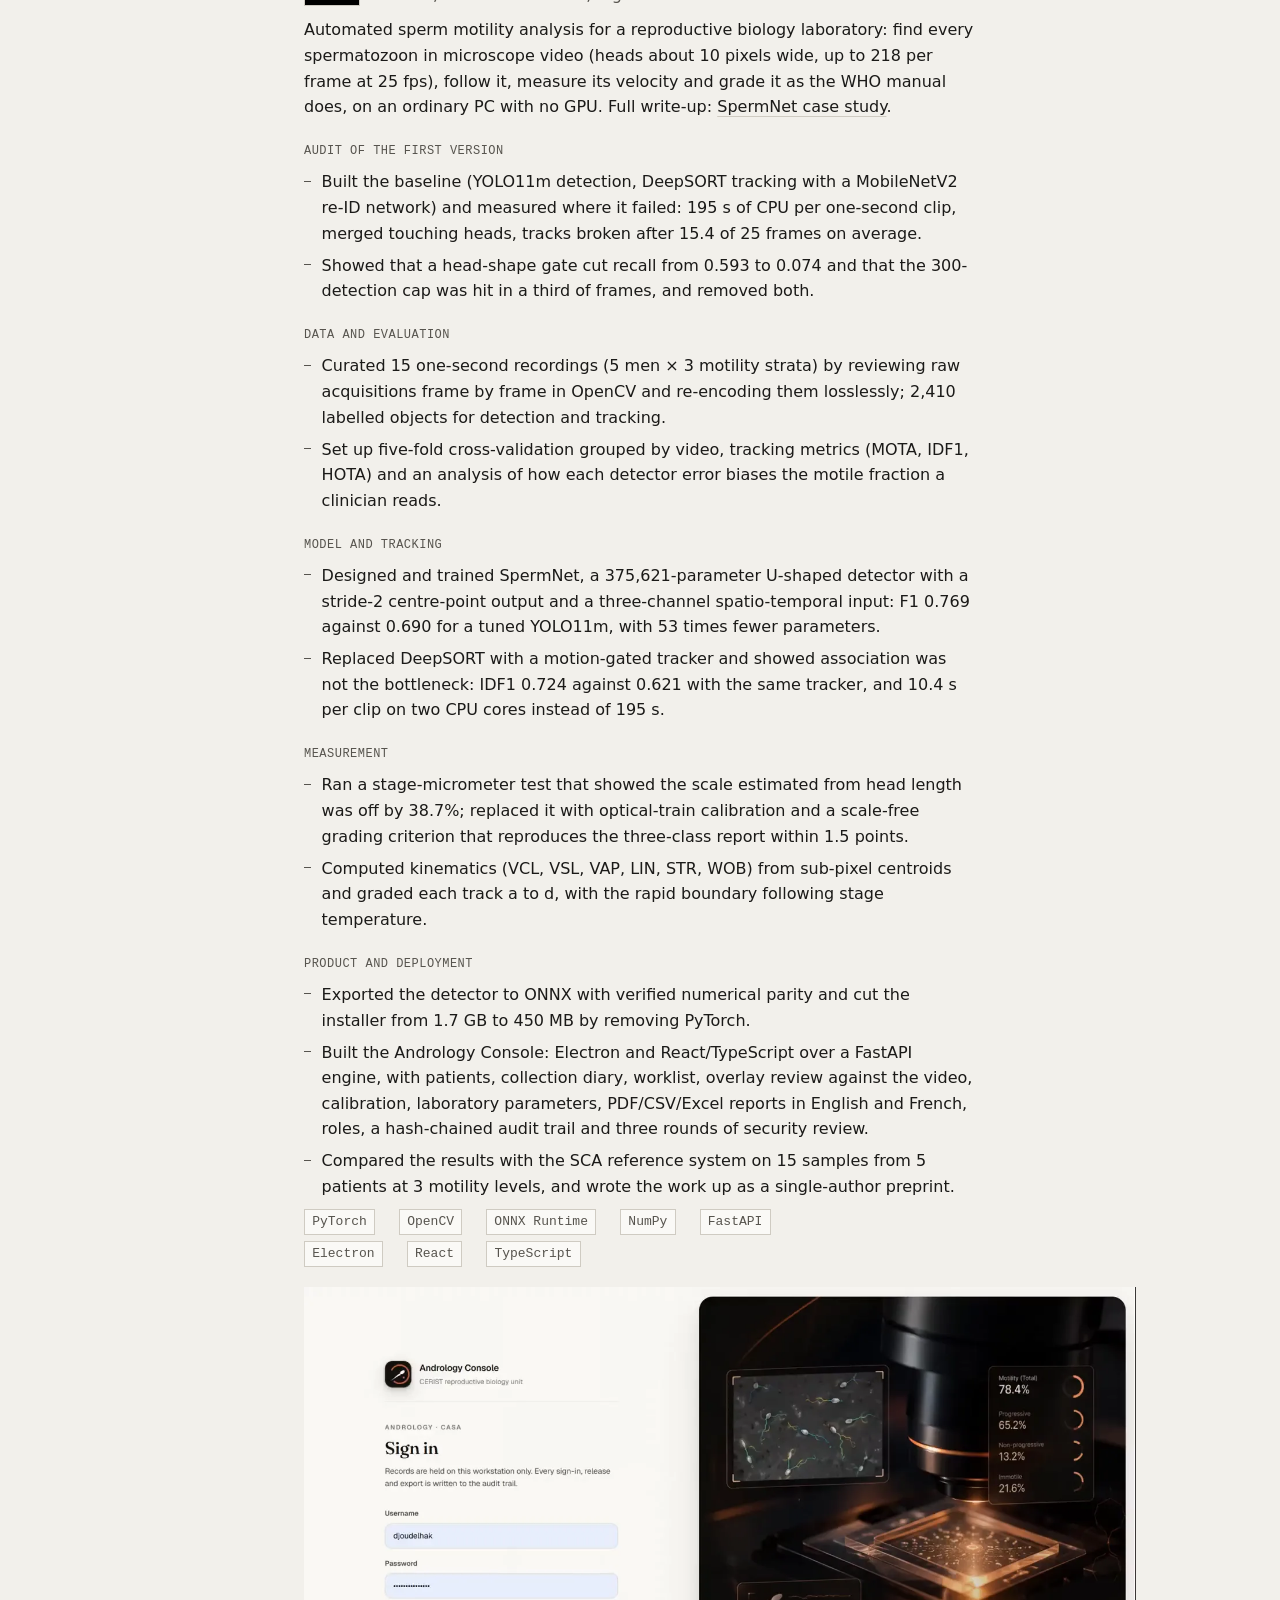
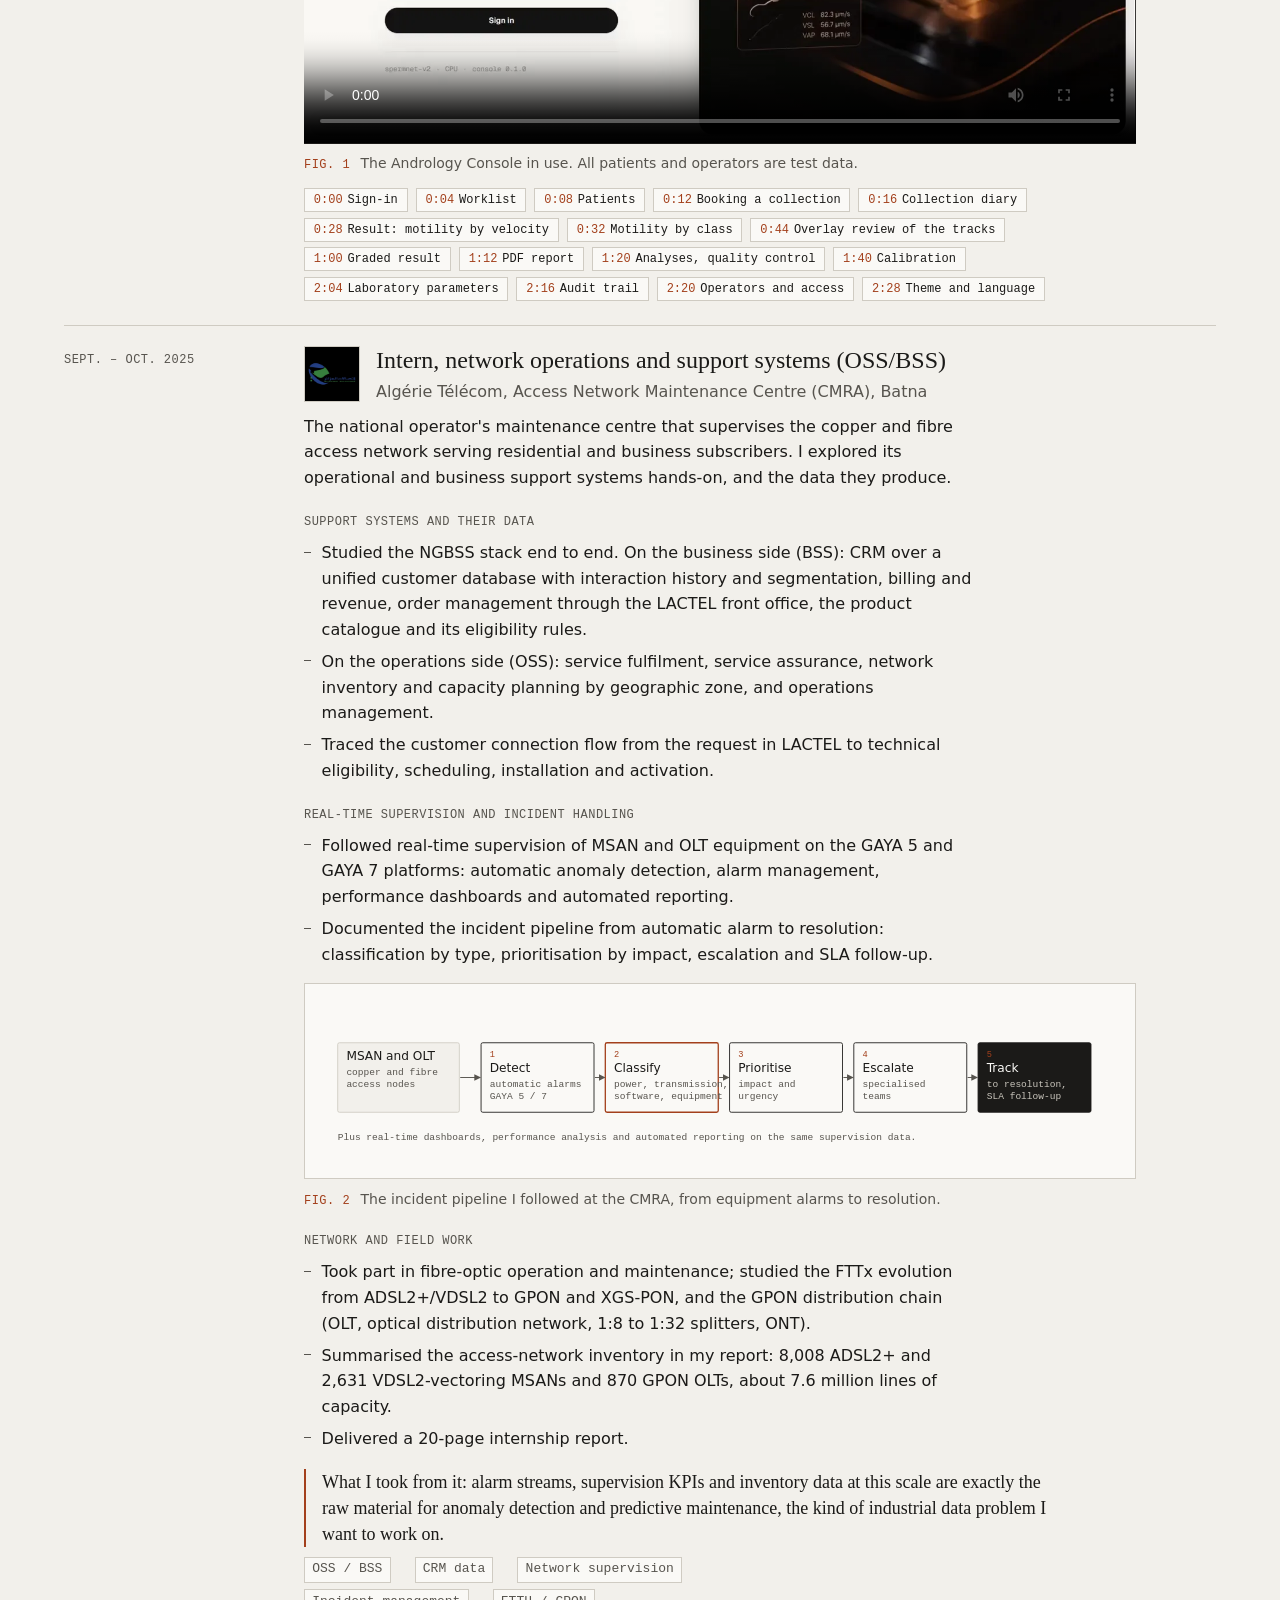
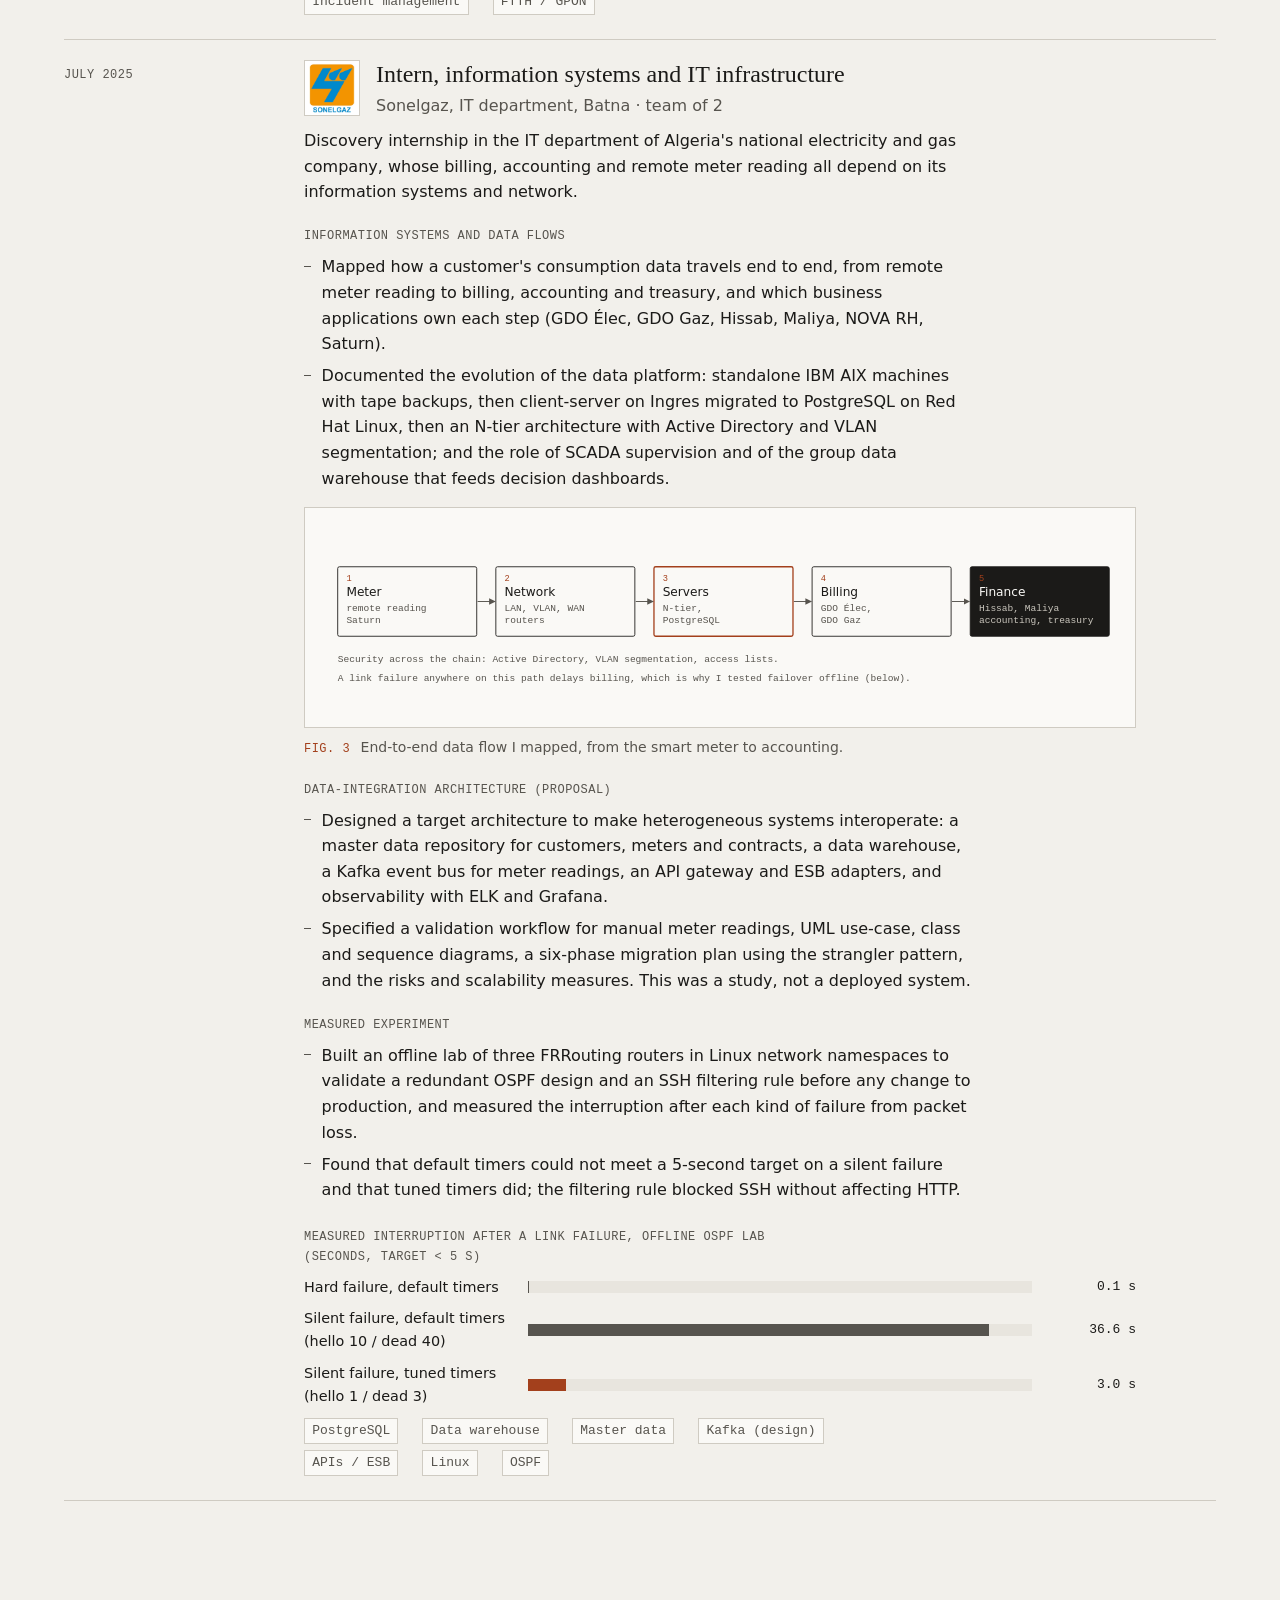
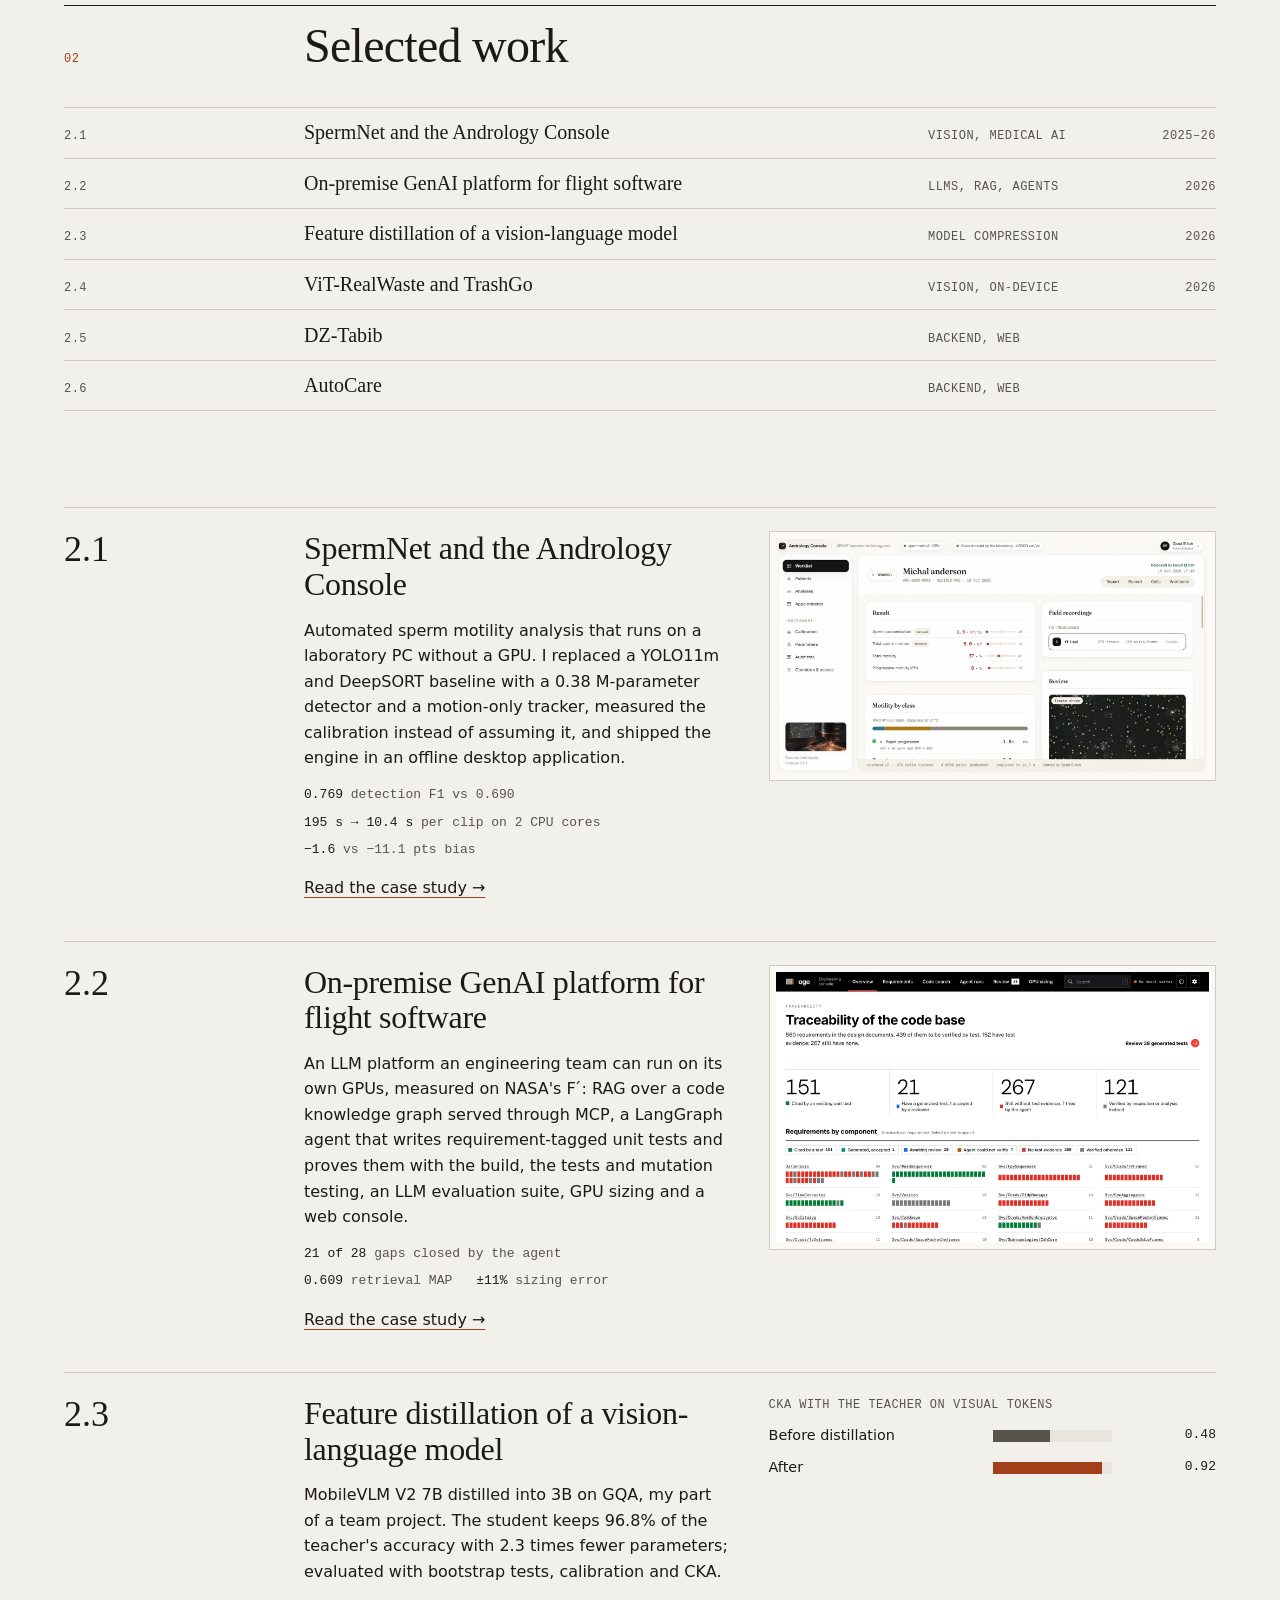
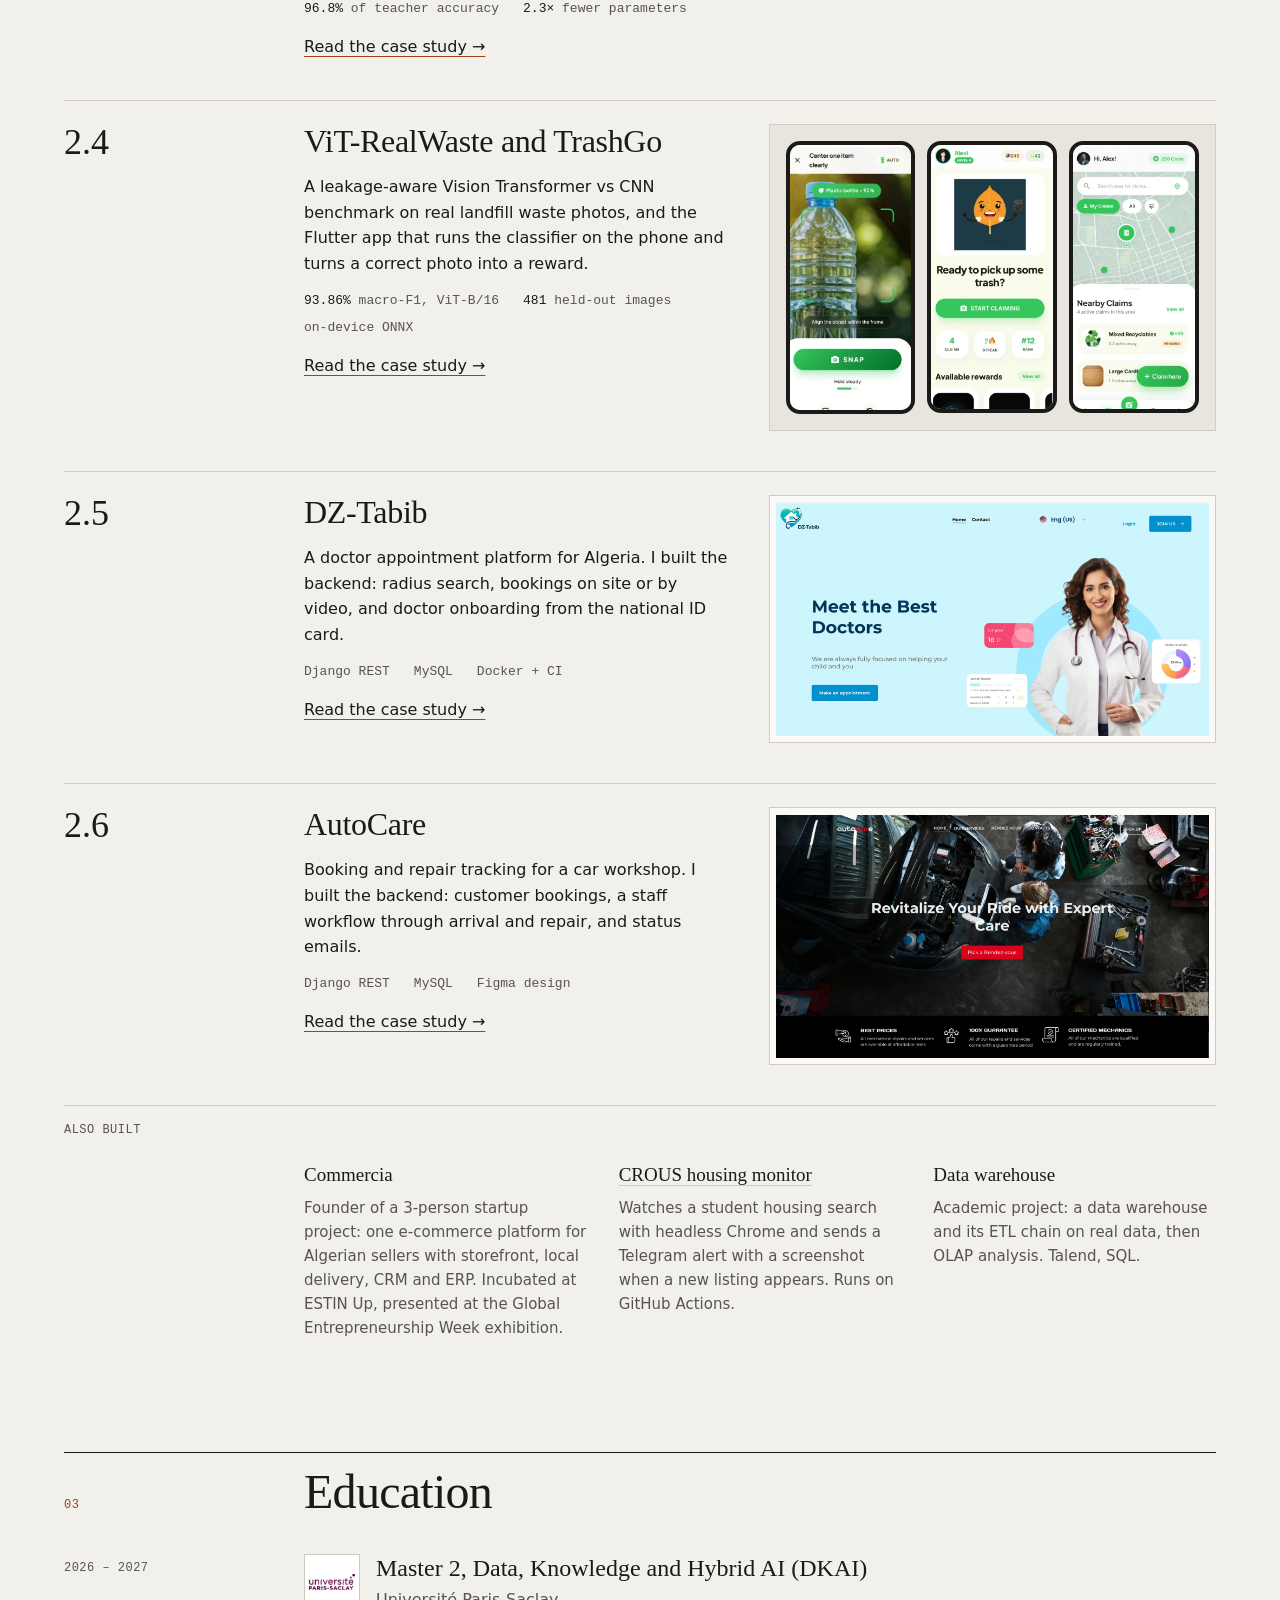
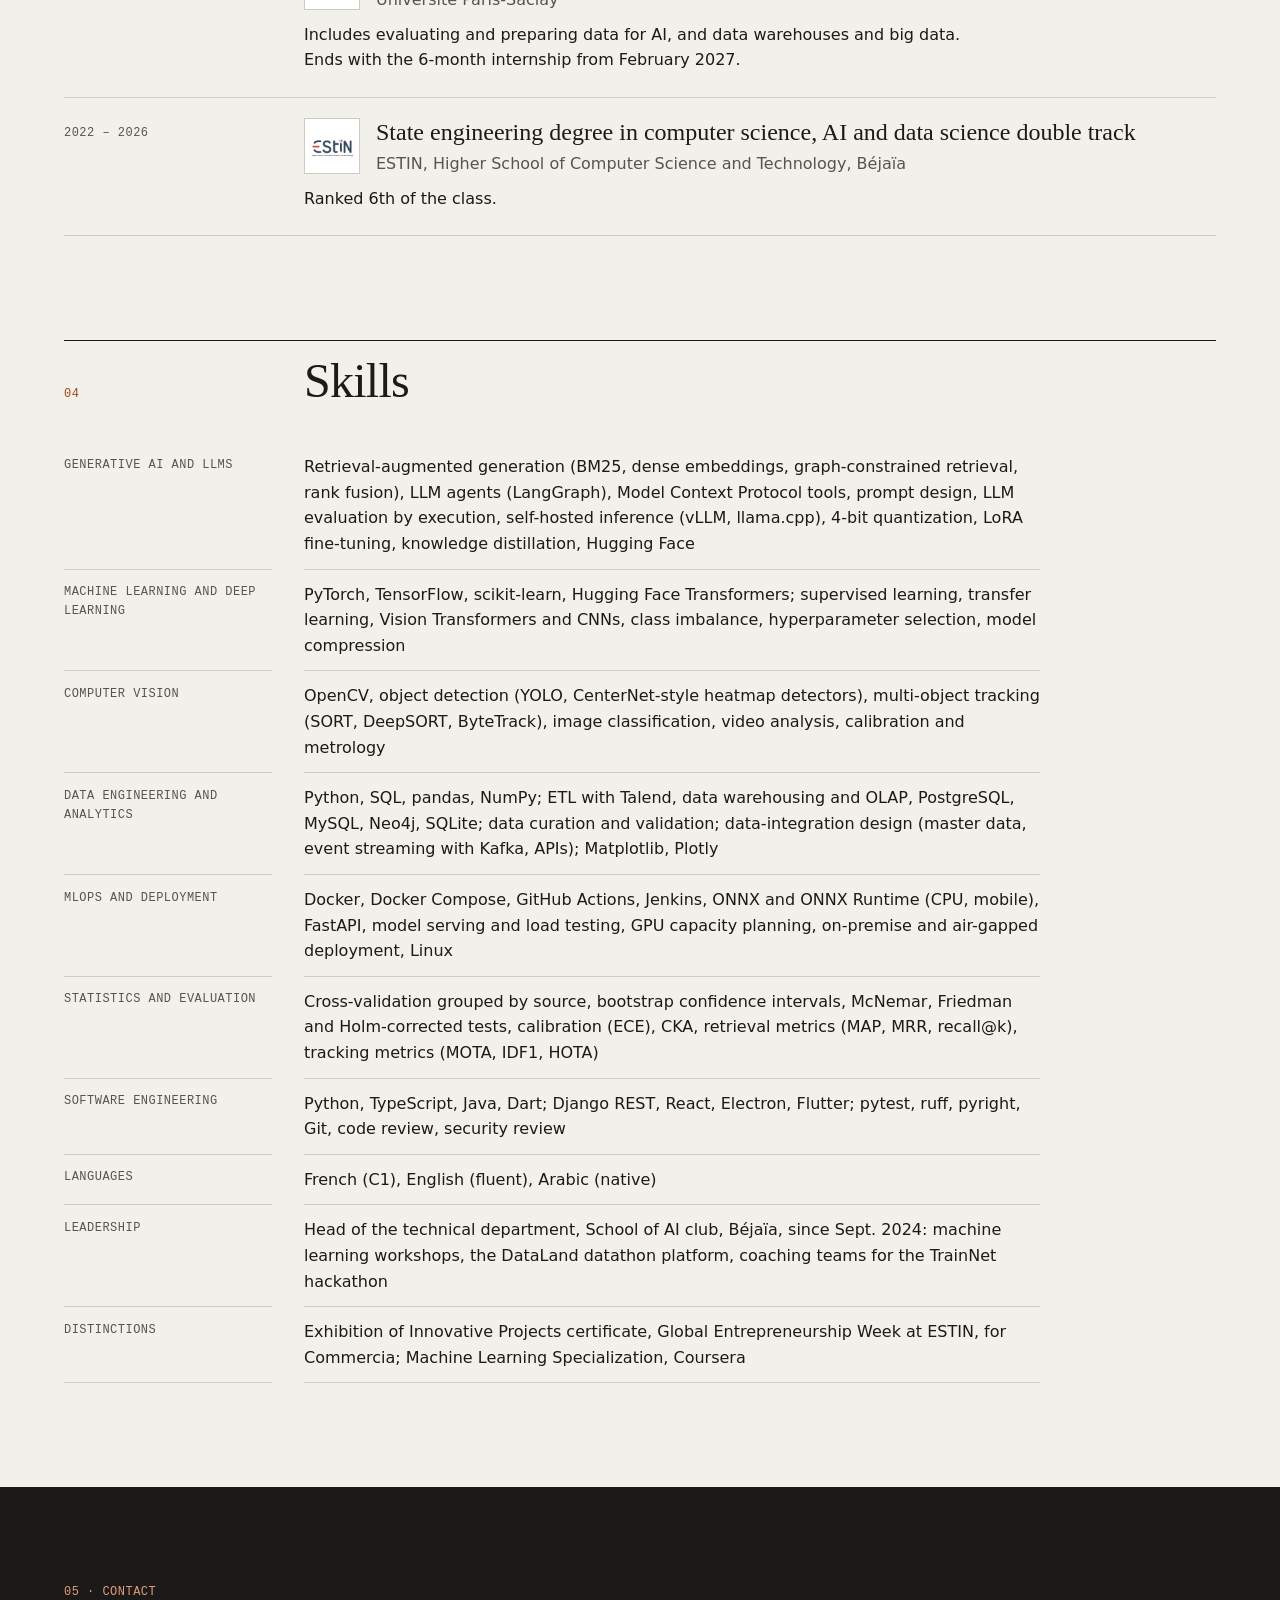
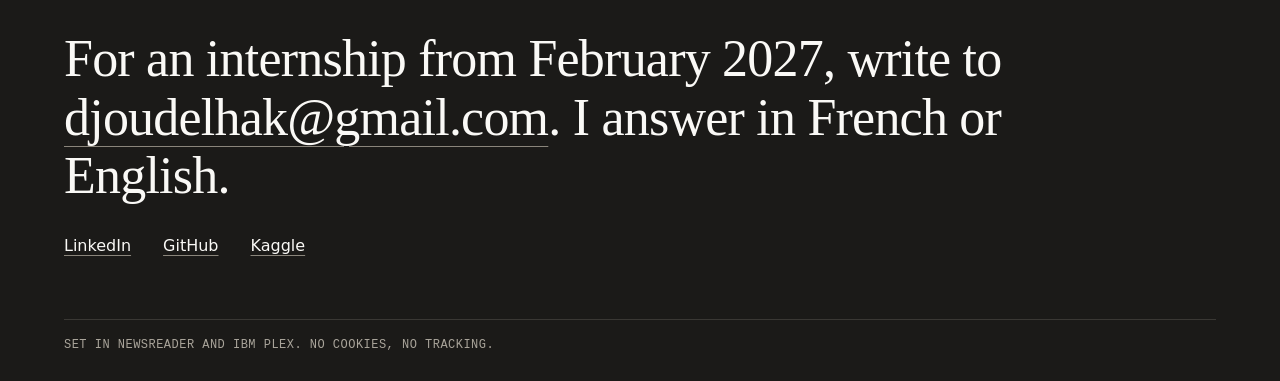
==== commit f9e7a3b8: "Name beside the portrait; distillation project third Availability moves to a full-width strip under " ====
--- a/index.html
+++ b/index.html
@@ -43,27 +43,26 @@
     <h1 id="name">Djoud El&nbsp;Hak Belkhir</h1>
     <p class="standfirst">I build AI systems from data to production: LLM applications with retrieval (RAG) and agents, machine learning and computer vision models, and the data pipelines, evaluation and deployment around them, on GPUs, ordinary CPUs or phones.</p>
     <p class="intro-more">Seven months of applied research at CERIST, a single-author preprint, and six documented projects, most with public code. I measure what each design choice is worth before I keep it.</p>
-  </div>
-  <div class="intro-side">
-    <figure class="portrait"><img src="img/portrait.webp" width="720" height="900" alt="Portrait of Djoud El Hak Belkhir"></figure>
-    <div class="spec">
-      <h2 class="spec-title">Looking for</h2>
-      <dl>
-        <dt>Internship</dt><dd>End-of-studies internship (PFE), 6 months, from February 2027</dd>
-        <dt>Where</dt><dd>Paris first, then anywhere in France; open to Europe and Canada</dd>
-        <dt>Roles</dt><dd>AI / ML engineer, LLM and GenAI engineer, data scientist, computer vision engineer, data engineer, MLOps, applied research</dd>
-        <dt>Setting</dt><dd>Industry, startup, consulting or research lab</dd>
-        <dt>After</dt><dd>Open to a full-time position or a CIFRE PhD</dd>
-        <dt>Languages</dt><dd>French (C1), English (fluent), Arabic (native)</dd>
-      </dl>
-      <ul class="spec-links">
-        <li><a href="mailto:djoudelhak@gmail.com">djoudelhak@gmail.com</a></li>
-        <li><a href="https://www.linkedin.com/in/djoud-el-hak-belkhir-055977223/" rel="noopener">LinkedIn</a></li>
-        <li><a href="https://github.com/djihad-elhak" rel="noopener">GitHub</a></li>
-        <li><a href="https://www.kaggle.com/djihadelhakbelkhir" rel="noopener">Kaggle</a></li>
-      </ul>
-    </div>
-  </div>
+    <ul class="spec-links">
+      <li><a href="mailto:djoudelhak@gmail.com">djoudelhak@gmail.com</a></li>
+      <li><a href="https://www.linkedin.com/in/djoud-el-hak-belkhir-055977223/" rel="noopener">LinkedIn</a></li>
+      <li><a href="https://github.com/djihad-elhak" rel="noopener">GitHub</a></li>
+      <li><a href="https://www.kaggle.com/djihadelhakbelkhir" rel="noopener">Kaggle</a></li>
+    </ul>
+  </div>
+  <figure class="portrait"><img src="img/portrait.webp" width="720" height="900" alt="Portrait of Djoud El Hak Belkhir"></figure>
+</section>
+
+<section class="lookfor wrap" aria-labelledby="lookfor-t">
+  <h2 class="spec-title" id="lookfor-t">Looking for</h2>
+  <dl>
+    <div><dt>Internship</dt><dd>End-of-studies internship (PFE), 6 months, from February 2027</dd></div>
+    <div><dt>Where</dt><dd>Paris first, then anywhere in France; open to Europe and Canada</dd></div>
+    <div><dt>Roles</dt><dd>AI / ML engineer, LLM and GenAI engineer, data scientist, computer vision engineer, data engineer, MLOps, applied research</dd></div>
+    <div><dt>Setting</dt><dd>Industry, startup, consulting or research lab</dd></div>
+    <div><dt>After</dt><dd>Open to a full-time position or a CIFRE PhD</dd></div>
+    <div><dt>Languages</dt><dd>French (C1), English (fluent), Arabic (native)</dd></div>
+  </dl>
 </section>
 
 <section class="caps wrap" aria-label="What I work on">
@@ -155,7 +154,7 @@
           <li>Documented the incident pipeline from automatic alarm to resolution: classification by type, prioritisation by impact, escalation and SLA follow-up.</li>
         </ul>
         <figure class="diagram">
-  <div class="scroll narrow">
+  <div class="scroll narrow" tabindex="0" role="region" aria-label="Alarm handling at the access-network maintenance centre, scrolls sideways on small screens">
     <svg viewBox="0 0 900 168" role="img" aria-labelledby="dg13-t">
       <title id="dg13-t">Alarm handling at the access-network maintenance centre</title>
       <defs><marker id="dg13-a" viewBox="0 0 8 8" refX="7" refY="4" markerWidth="7" markerHeight="7" orient="auto-start-reverse"><path class="dg-arrow" d="M0,0 L8,4 L0,8 z"/></marker><marker id="dg13-am" viewBox="0 0 8 8" refX="7" refY="4" markerWidth="7" markerHeight="7" orient="auto-start-reverse"><path class="dg-arrow mark" d="M0,0 L8,4 L0,8 z"/></marker></defs>
@@ -219,7 +218,7 @@
           <li>Documented the evolution of the data platform: standalone IBM AIX machines with tape backups, then client-server on Ingres migrated to PostgreSQL on Red Hat Linux, then an N-tier architecture with Active Directory and VLAN segmentation; and the role of SCADA supervision and of the group data warehouse that feeds decision dashboards.</li>
         </ul>
         <figure class="diagram">
-  <div class="scroll narrow">
+  <div class="scroll narrow" tabindex="0" role="region" aria-label="Path of a consumption reading through Sonelgaz&#x27;s information systems, scrolls sideways on small screens">
     <svg viewBox="0 0 900 196" role="img" aria-labelledby="dg14-t">
       <title id="dg14-t">Path of a consumption reading through Sonelgaz&#x27;s information systems</title>
       <defs><marker id="dg14-a" viewBox="0 0 8 8" refX="7" refY="4" markerWidth="7" markerHeight="7" orient="auto-start-reverse"><path class="dg-arrow" d="M0,0 L8,4 L0,8 z"/></marker><marker id="dg14-am" viewBox="0 0 8 8" refX="7" refY="4" markerWidth="7" markerHeight="7" orient="auto-start-reverse"><path class="dg-arrow mark" d="M0,0 L8,4 L0,8 z"/></marker></defs>
@@ -290,8 +289,8 @@
   <ol class="index wrap" aria-label="Case studies">
     <li><a href="projects/spermnet.html"><span class="index-n">2.1</span><span class="index-t">SpermNet and the Andrology Console</span><span class="index-d">Vision, medical AI</span><span class="index-y">2025–26</span></a></li>
     <li><a href="projects/oge.html"><span class="index-n">2.2</span><span class="index-t">On-premise GenAI platform for flight software</span><span class="index-d">LLMs, RAG, agents</span><span class="index-y">2026</span></a></li>
-    <li><a href="projects/trashgo.html"><span class="index-n">2.3</span><span class="index-t">ViT-RealWaste and TrashGo</span><span class="index-d">Vision, on-device</span><span class="index-y">2026</span></a></li>
-    <li><a href="projects/kd-vlm.html"><span class="index-n">2.4</span><span class="index-t">Feature distillation of a vision-language model</span><span class="index-d">Model compression</span><span class="index-y">2026</span></a></li>
+    <li><a href="projects/kd-vlm.html"><span class="index-n">2.3</span><span class="index-t">Feature distillation of a vision-language model</span><span class="index-d">Model compression</span><span class="index-y">2026</span></a></li>
+    <li><a href="projects/trashgo.html"><span class="index-n">2.4</span><span class="index-t">ViT-RealWaste and TrashGo</span><span class="index-d">Vision, on-device</span><span class="index-y">2026</span></a></li>
     <li><a href="projects/dz-tabib.html"><span class="index-n">2.5</span><span class="index-t">DZ-Tabib</span><span class="index-d">Backend, web</span><span class="index-y"></span></a></li>
     <li><a href="projects/autocare.html"><span class="index-n">2.6</span><span class="index-t">AutoCare</span><span class="index-d">Backend, web</span><span class="index-y"></span></a></li>
   </ol>
@@ -322,25 +321,8 @@
     </div>
   </article>
 
-  <article class="summary wrap" id="p-trashgo" aria-labelledby="p-trashgo-t">
+  <article class="summary wrap" id="p-kd" aria-labelledby="p-kd-t">
     <p class="summary-n">2.3</p>
-    <div class="summary-body">
-      <div class="summary-text">
-        <h3 id="p-trashgo-t"><a href="projects/trashgo.html">ViT-RealWaste and TrashGo</a></h3>
-        <p>A leakage-aware Vision Transformer vs CNN benchmark on real landfill waste photos, and the Flutter app that runs the classifier on the phone and turns a correct photo into a reward.</p>
-        <p class="keys"><span><b>93.86%</b> macro-F1, ViT-B/16</span> <span><b>481</b> held-out images</span> <span>on-device ONNX</span></p>
-        <p><a class="more-link" href="projects/trashgo.html">Read the case study</a></p>
-      </div>
-      <div class="summary-phones">
-        <a href="projects/trashgo.html"><img src="img/trashgo-scan.webp" width="199" height="433" loading="lazy" alt="TrashGo scanning screen labelling a plastic bottle at 92%."></a>
-        <a href="projects/trashgo.html"><img src="img/trashgo-home.webp" width="209" height="454" loading="lazy" alt="TrashGo home screen."></a>
-        <a href="projects/trashgo.html"><img src="img/trashgo-map.webp" width="204" height="443" loading="lazy" alt="TrashGo claim map."></a>
-      </div>
-    </div>
-  </article>
-
-  <article class="summary wrap" id="p-kd" aria-labelledby="p-kd-t">
-    <p class="summary-n">2.4</p>
     <div class="summary-body">
       <div class="summary-text">
         <h3 id="p-kd-t"><a href="projects/kd-vlm.html">Feature distillation of a vision-language model</a></h3>
@@ -353,6 +335,23 @@
 <div class="row"><span>Before distillation</span><span class="track" aria-hidden="true"><span class="fill" style="width:48.0%"></span></span><span class="val">0.48</span></div>
 <div class="row hl"><span>After</span><span class="track" aria-hidden="true"><span class="fill" style="width:92.0%"></span></span><span class="val">0.92</span></div>
 </div>
+    </div>
+  </article>
+
+  <article class="summary wrap" id="p-trashgo" aria-labelledby="p-trashgo-t">
+    <p class="summary-n">2.4</p>
+    <div class="summary-body">
+      <div class="summary-text">
+        <h3 id="p-trashgo-t"><a href="projects/trashgo.html">ViT-RealWaste and TrashGo</a></h3>
+        <p>A leakage-aware Vision Transformer vs CNN benchmark on real landfill waste photos, and the Flutter app that runs the classifier on the phone and turns a correct photo into a reward.</p>
+        <p class="keys"><span><b>93.86%</b> macro-F1, ViT-B/16</span> <span><b>481</b> held-out images</span> <span>on-device ONNX</span></p>
+        <p><a class="more-link" href="projects/trashgo.html">Read the case study</a></p>
+      </div>
+      <div class="summary-phones">
+        <a href="projects/trashgo.html"><img src="img/trashgo-scan.webp" width="199" height="433" loading="lazy" alt="TrashGo scanning screen labelling a plastic bottle at 92%."></a>
+        <a href="projects/trashgo.html"><img src="img/trashgo-home.webp" width="209" height="454" loading="lazy" alt="TrashGo home screen."></a>
+        <a href="projects/trashgo.html"><img src="img/trashgo-map.webp" width="204" height="443" loading="lazy" alt="TrashGo claim map."></a>
+      </div>
     </div>
   </article>
 
--- a/style.css
+++ b/style.css
@@ -351,3 +351,31 @@
   .caps > div + div { padding-left: 0; border-left: 0; border-top: 1px solid var(--rule); }
   .masthead nav { display: none; }
 }
+
+/* intro v3: name beside the portrait, availability as a strip */
+.intro { grid-template-columns: minmax(0, 1fr) minmax(13rem, 17rem); align-items: start; padding-bottom: clamp(2rem, 4vw, 3rem); }
+.intro-text { gap: 1.1rem; }
+.intro .portrait img { max-width: none; }
+.intro .spec-links { border-top: 0; padding-top: 0.25rem; }
+.lookfor { margin-bottom: clamp(3rem, 6vw, 4.5rem); display: grid; gap: 0.6rem; }
+.lookfor dl { display: grid; grid-template-columns: repeat(3, minmax(0, 1fr)); margin: 0; border-top: 1px solid var(--rule-strong); border-bottom: 1px solid var(--rule); }
+.lookfor dl > div { padding: 0.8rem 1.25rem 0.9rem 0; display: grid; gap: 0.25rem; align-content: start; border-bottom: 1px solid var(--rule); }
+.lookfor dl > div:nth-child(n+4) { border-bottom: 0; }
+.lookfor dl > div:not(:nth-child(3n+1)) { padding-left: 1.25rem; border-left: 1px solid var(--rule); }
+.lookfor dt { font-family: var(--mono); font-size: 0.6875rem; text-transform: uppercase; letter-spacing: 0.05em; color: var(--ink-2); }
+.lookfor dd { margin: 0; font-size: 0.9375rem; }
+@media (max-width: 60rem) {
+  .lookfor dl { grid-template-columns: repeat(2, minmax(0, 1fr)); }
+  .lookfor dl > div { border-bottom: 1px solid var(--rule) !important; border-left: 0 !important; padding-left: 0 !important; }
+  .lookfor dl > div:nth-child(2n) { padding-left: 1.25rem !important; border-left: 1px solid var(--rule) !important; }
+}
+@media (max-width: 44rem) {
+  .intro { grid-template-columns: minmax(0, 1fr) 6.5rem; gap: 1rem; align-items: center; }
+  .intro-text { display: contents; }
+  .intro .kicker { order: 0; grid-column: 1 / -1; }
+  .intro h1 { order: 1; grid-column: 1; }
+  .intro .portrait { order: 2; grid-column: 2; }
+  .intro .standfirst, .intro .intro-more, .intro .spec-links { order: 3; grid-column: 1 / -1; }
+  .lookfor dl { grid-template-columns: minmax(0, 1fr); }
+  .lookfor dl > div:nth-child(2n) { padding-left: 0 !important; border-left: 0 !important; }
+}
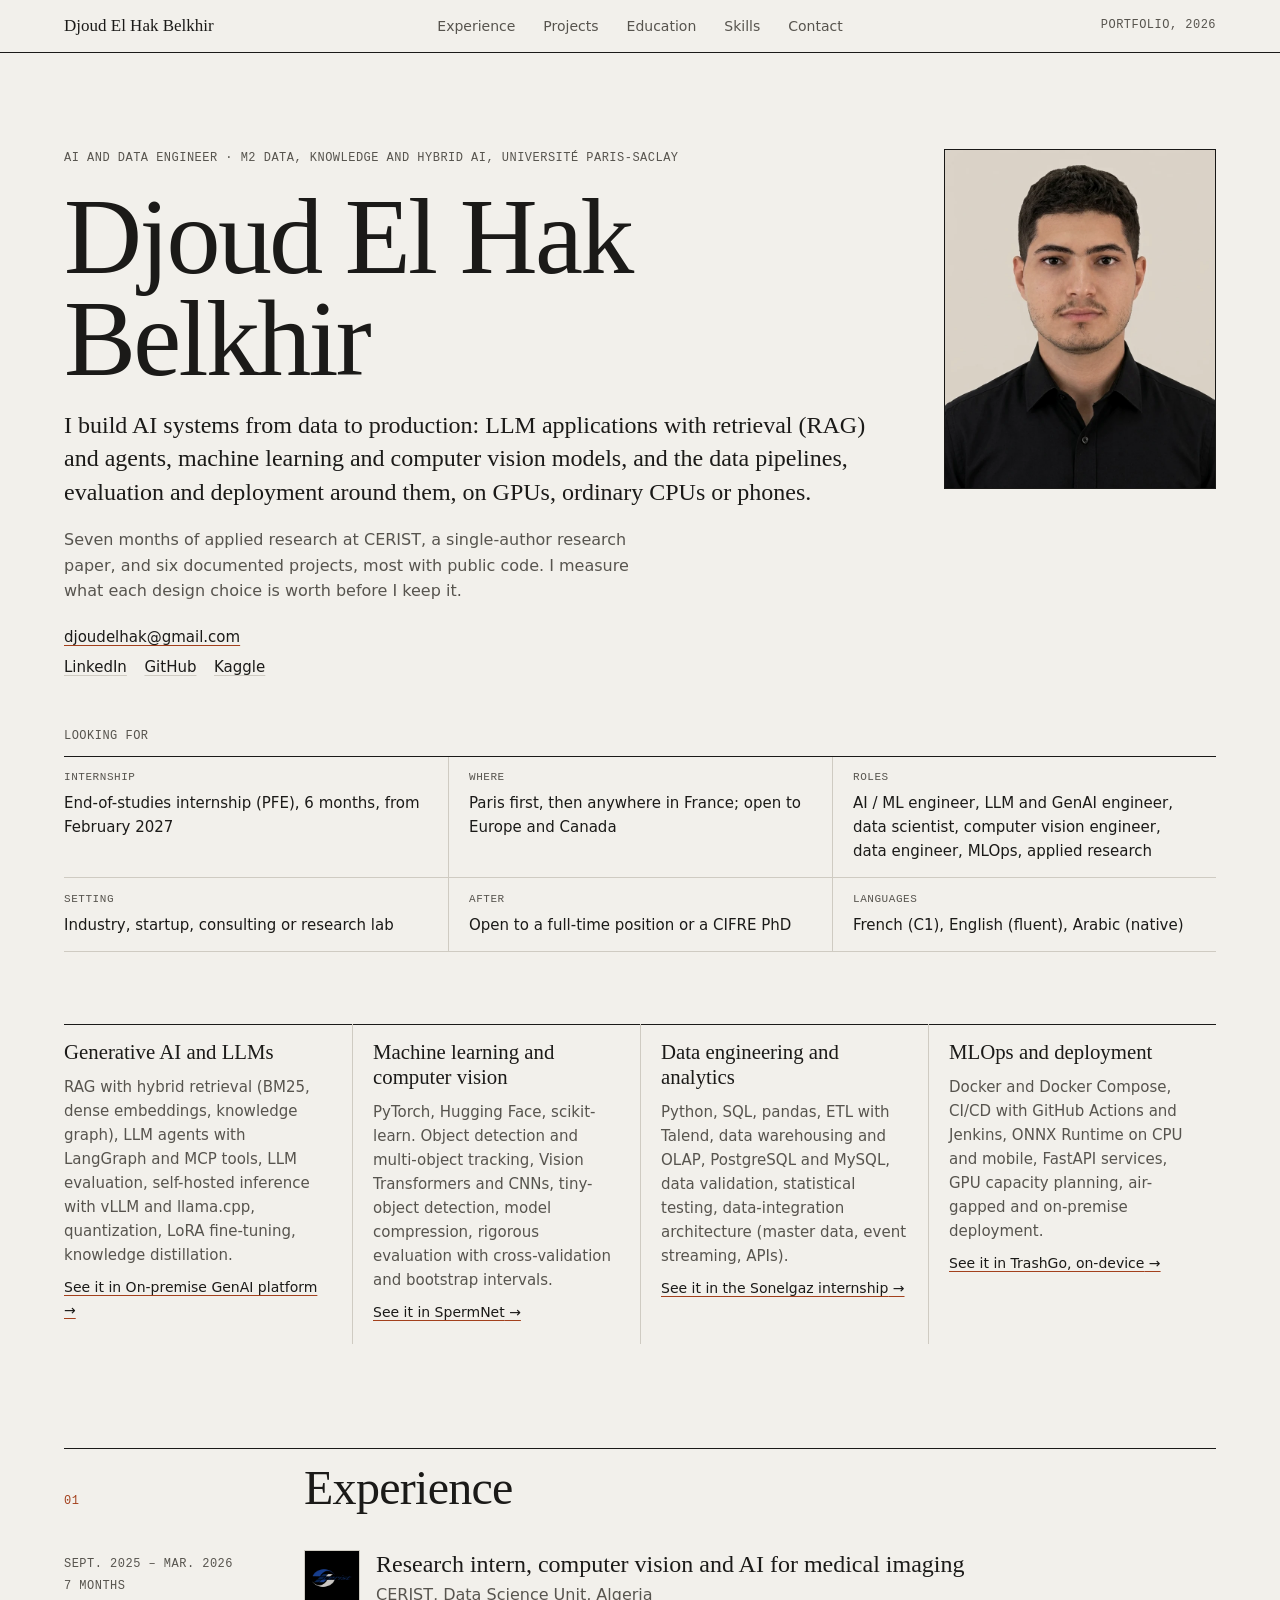
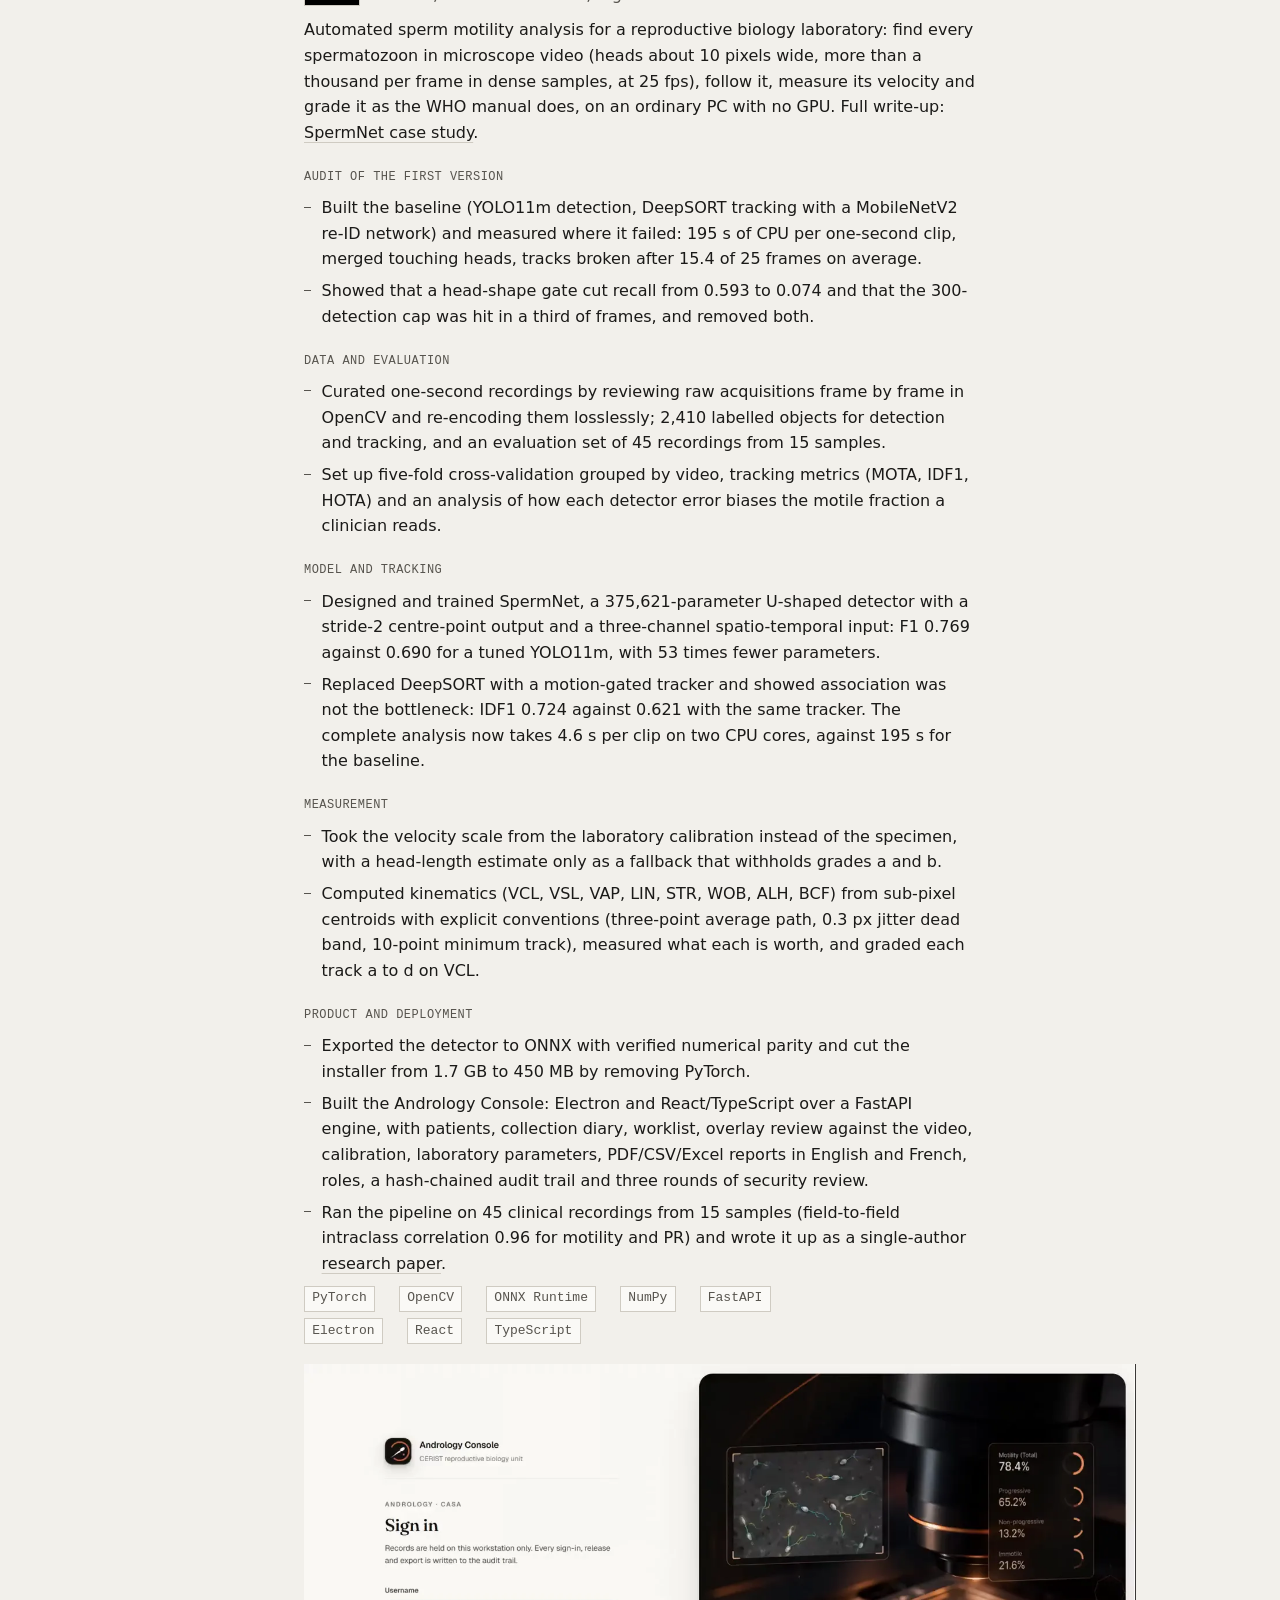
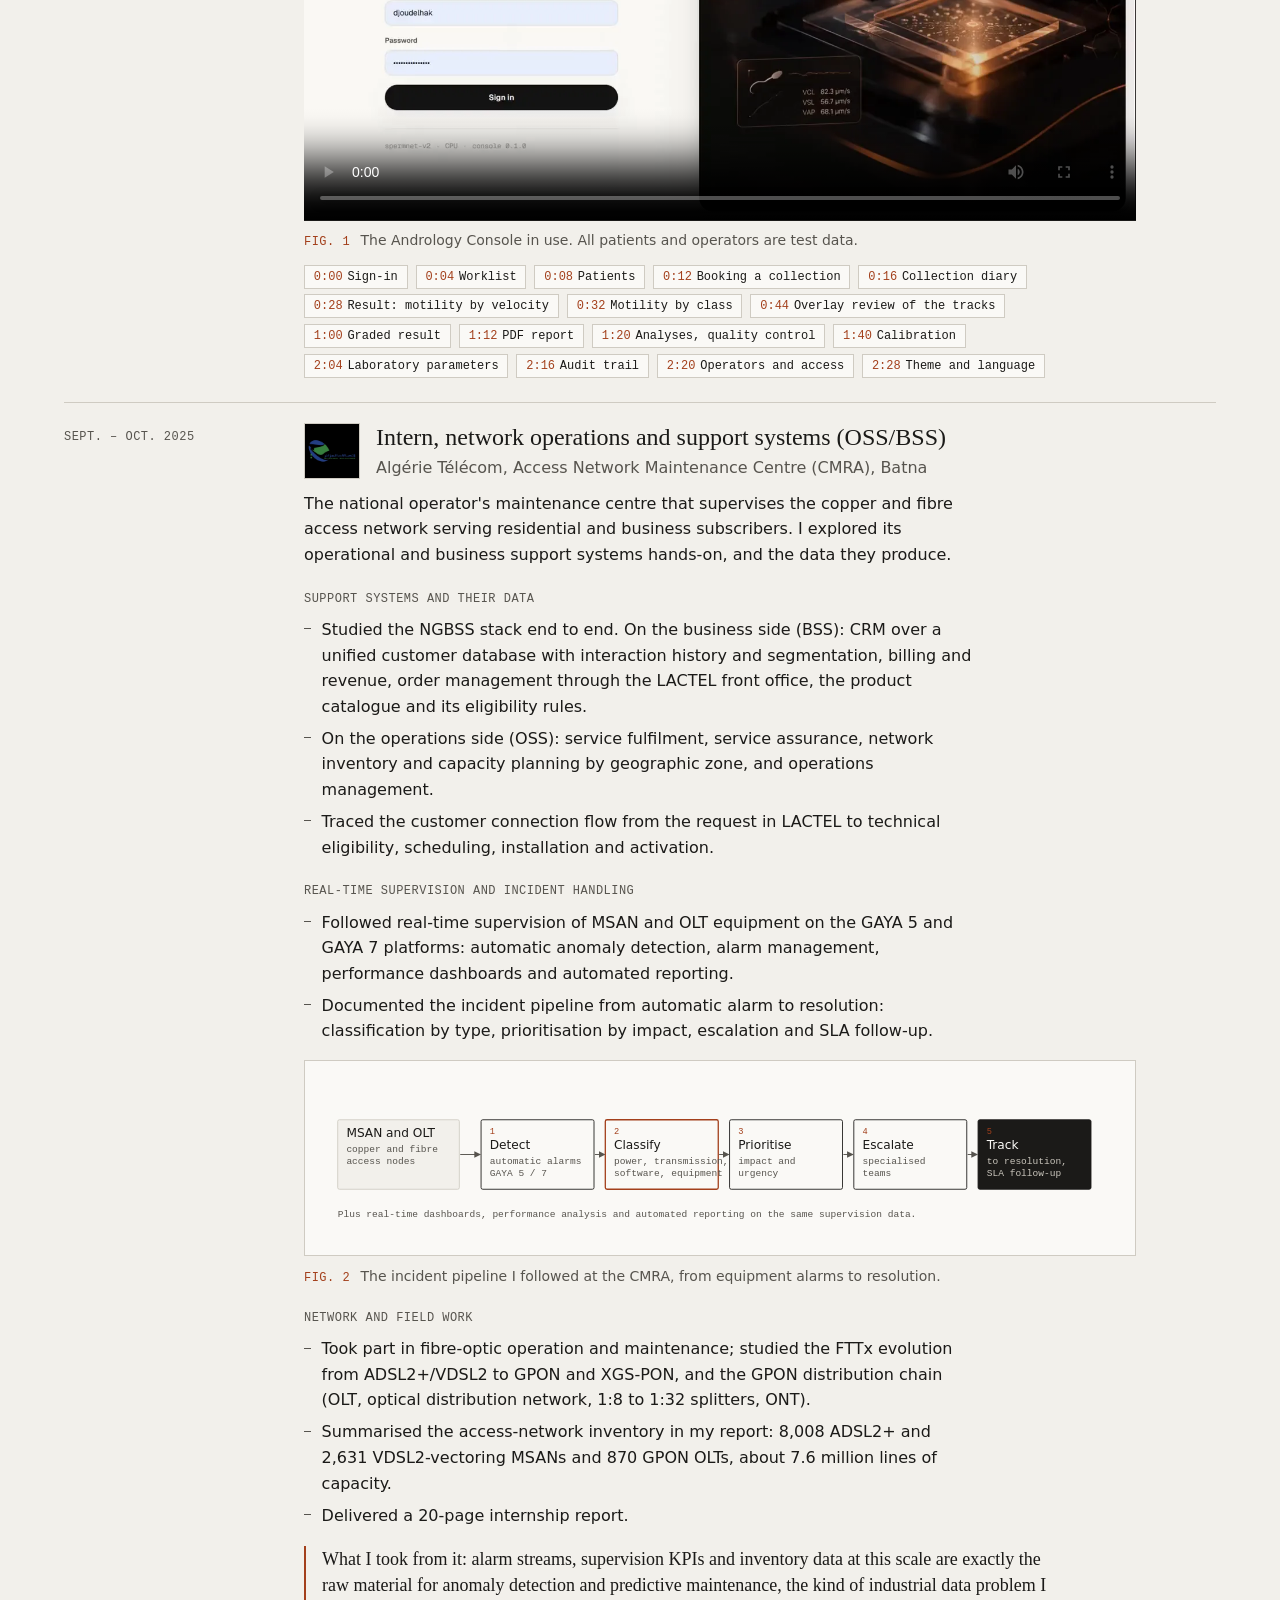
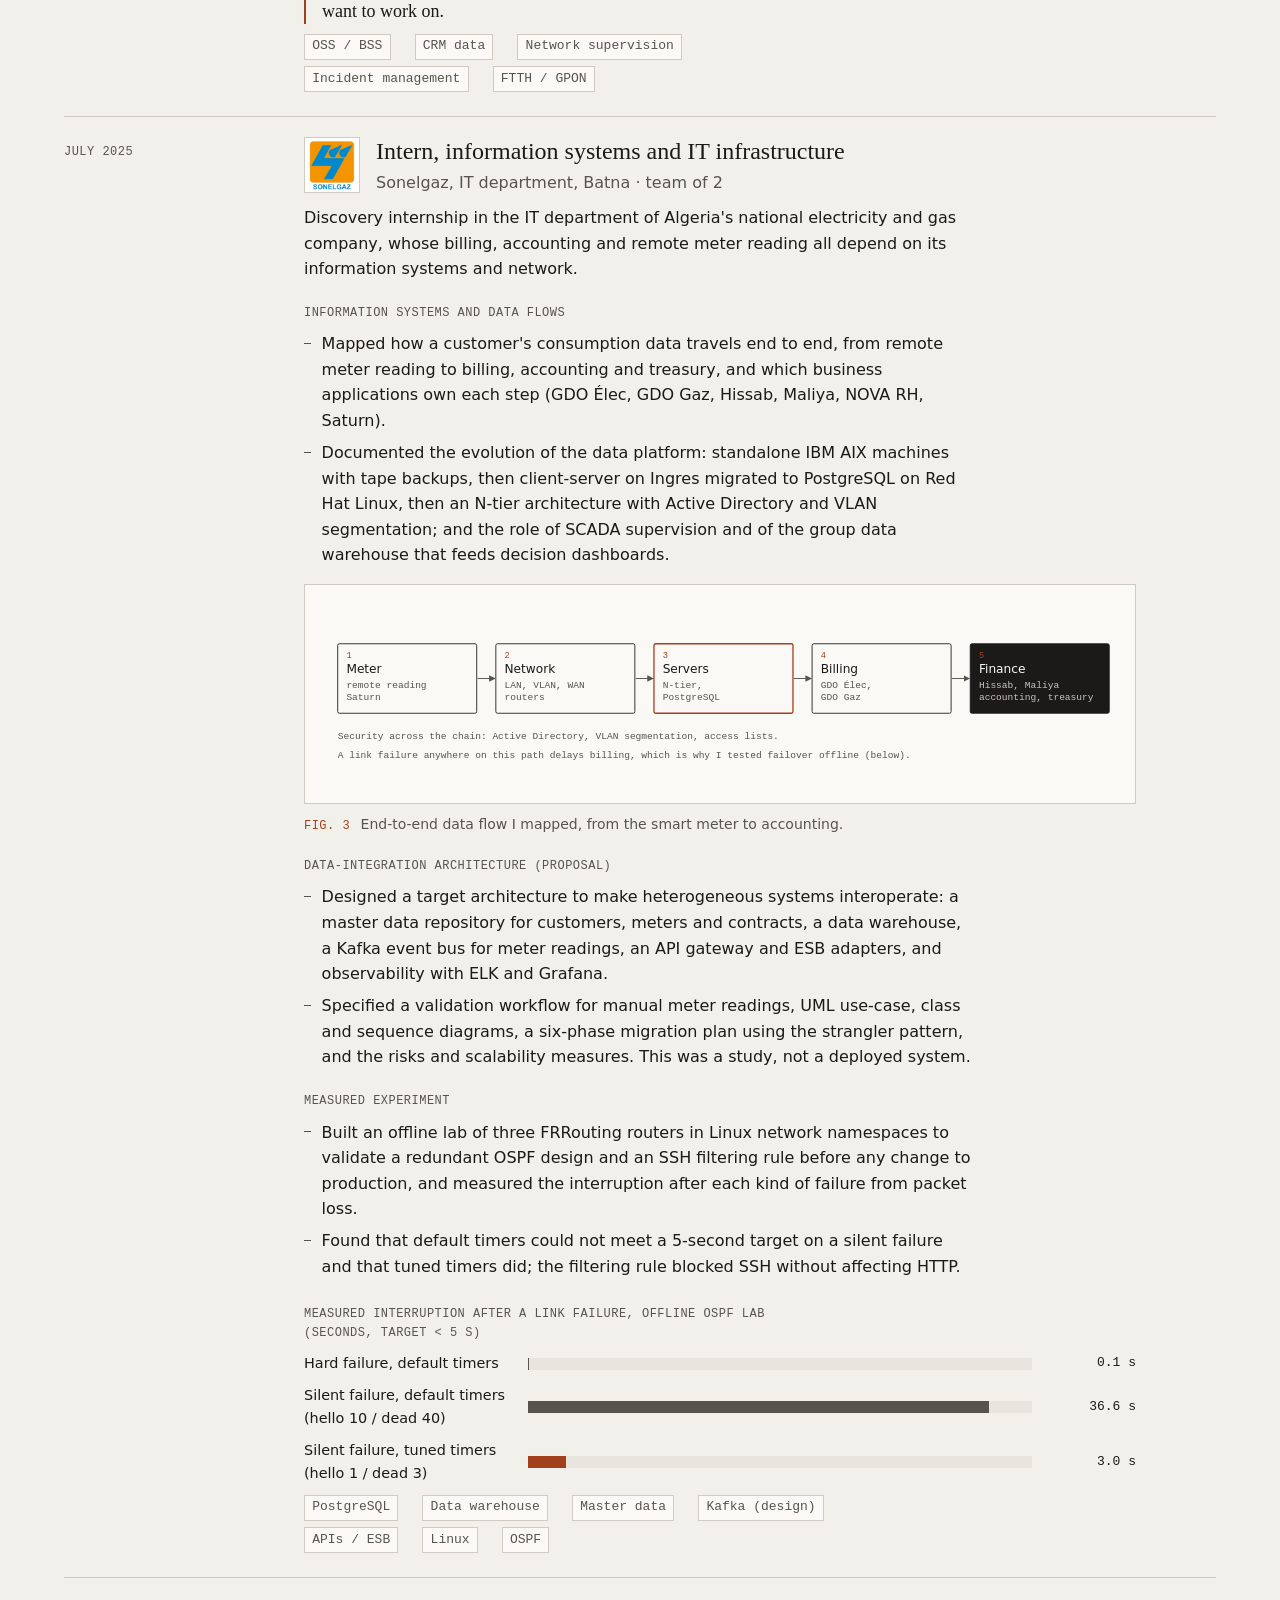
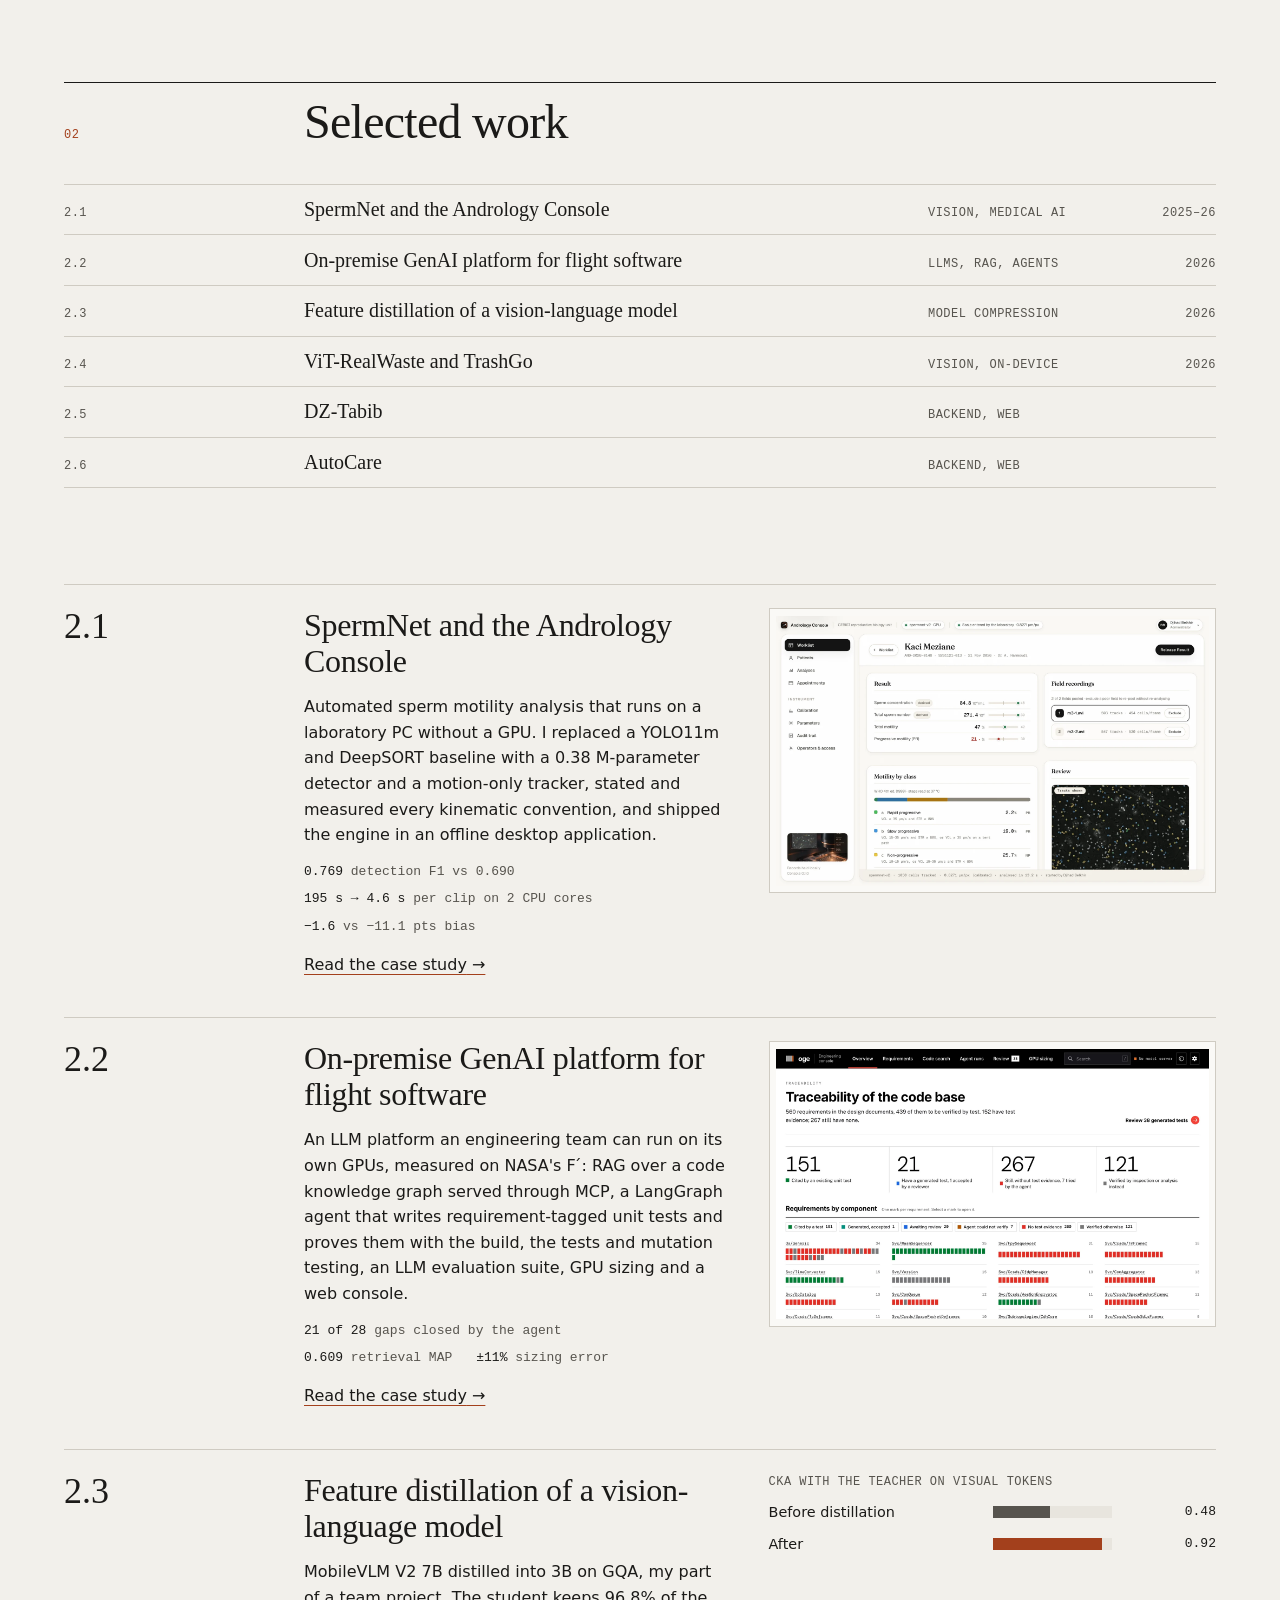
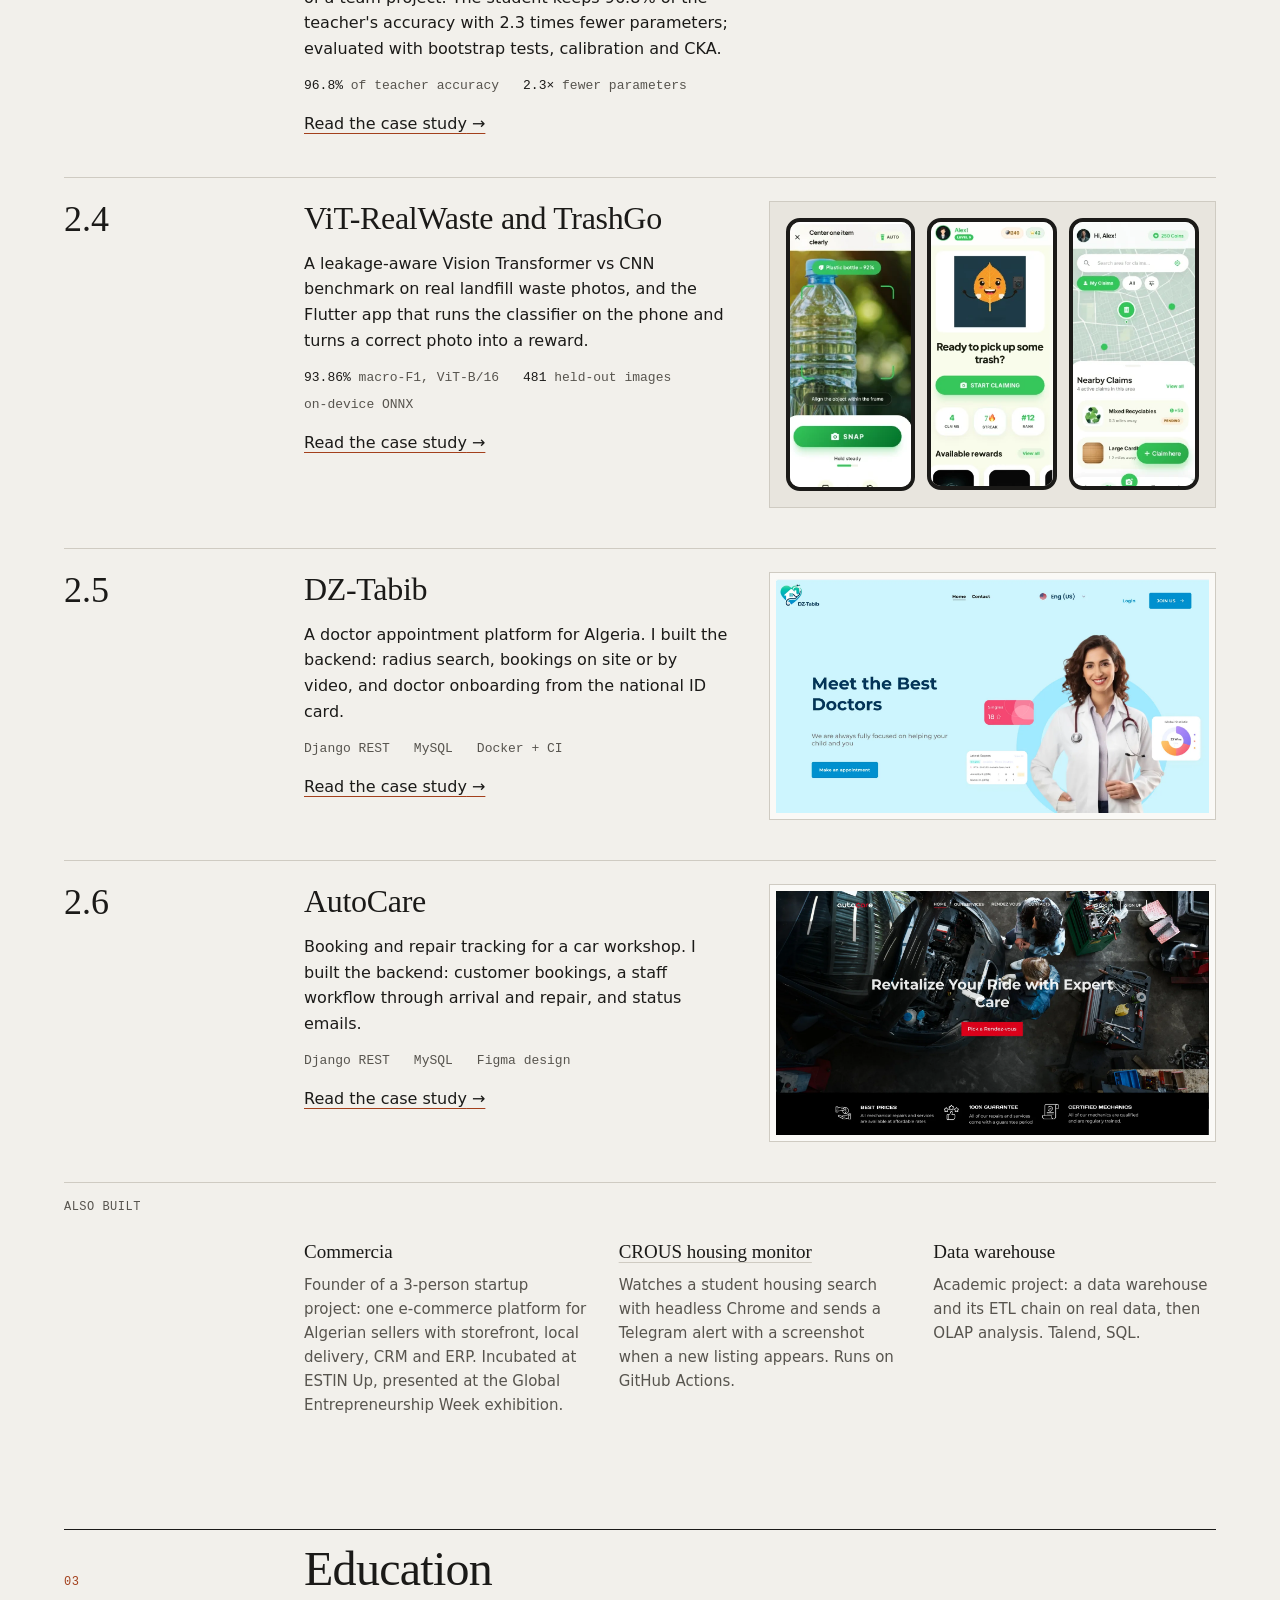
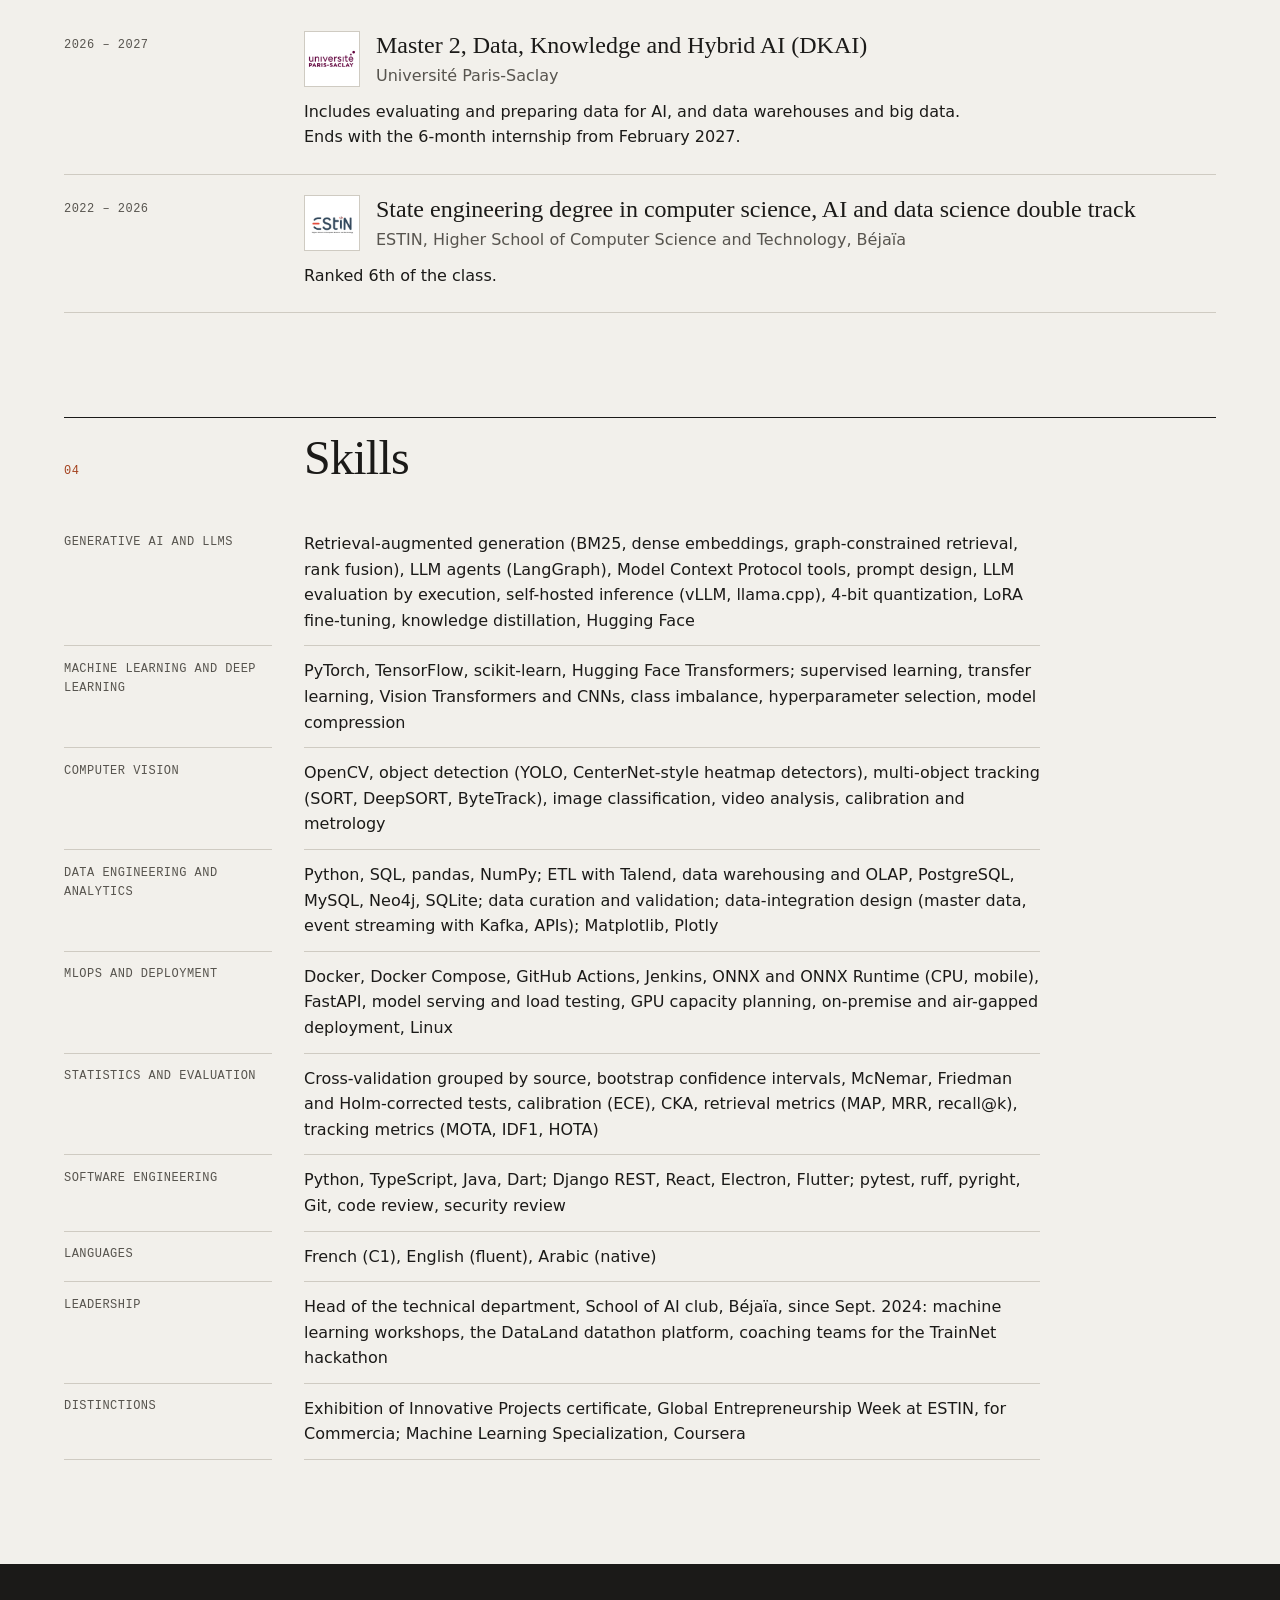
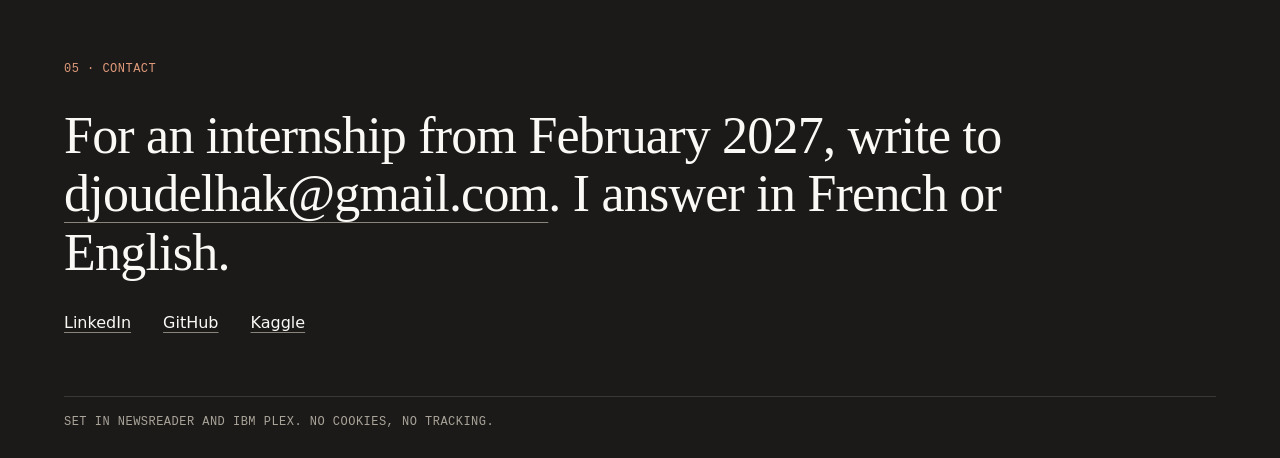
==== commit 3d2a7225: "SpermNet: current pipeline, 45-recording results, research paper - Case study: phase-contrast optics" ====
--- a/index.html
+++ b/index.html
@@ -42,7 +42,7 @@
     <p class="kicker">AI and data engineer · M2 Data, Knowledge and Hybrid AI, Université Paris-Saclay</p>
     <h1 id="name">Djoud El&nbsp;Hak Belkhir</h1>
     <p class="standfirst">I build AI systems from data to production: LLM applications with retrieval (RAG) and agents, machine learning and computer vision models, and the data pipelines, evaluation and deployment around them, on GPUs, ordinary CPUs or phones.</p>
-    <p class="intro-more">Seven months of applied research at CERIST, a single-author preprint, and six documented projects, most with public code. I measure what each design choice is worth before I keep it.</p>
+    <p class="intro-more">Seven months of applied research at CERIST, a single-author research paper, and six documented projects, most with public code. I measure what each design choice is worth before I keep it.</p>
     <ul class="spec-links">
       <li><a href="mailto:djoudelhak@gmail.com">djoudelhak@gmail.com</a></li>
       <li><a href="https://www.linkedin.com/in/djoud-el-hak-belkhir-055977223/" rel="noopener">LinkedIn</a></li>
@@ -82,7 +82,7 @@
       <p class="when">Sept. 2025 – Mar. 2026<span>7 months</span></p>
       <div>
         <div class="entry-head"><span class="logo"><img src="img/logos/cerist.webp" width="160" height="160" alt="CERIST"></span><div><h3>Research intern, computer vision and AI for medical imaging</h3><p class="org">CERIST, Data Science Unit, Algeria</p></div></div>
-        <p class="lead-in">Automated sperm motility analysis for a reproductive biology laboratory: find every spermatozoon in microscope video (heads about 10 pixels wide, up to 218 per frame at 25 fps), follow it, measure its velocity and grade it as the WHO manual does, on an ordinary PC with no GPU. Full write-up: <a href="projects/spermnet.html">SpermNet case study</a>.</p>
+        <p class="lead-in">Automated sperm motility analysis for a reproductive biology laboratory: find every spermatozoon in microscope video (heads about 10 pixels wide, more than a thousand per frame in dense samples, at 25 fps), follow it, measure its velocity and grade it as the WHO manual does, on an ordinary PC with no GPU. Full write-up: <a href="projects/spermnet.html">SpermNet case study</a>.</p>
         <h4>Audit of the first version</h4>
         <ul>
           <li>Built the baseline (YOLO11m detection, DeepSORT tracking with a MobileNetV2 re-ID network) and measured where it failed: 195 s of CPU per one-second clip, merged touching heads, tracks broken after 15.4 of 25 frames on average.</li>
@@ -90,24 +90,24 @@
         </ul>
         <h4>Data and evaluation</h4>
         <ul>
-          <li>Curated 15 one-second recordings (5 men × 3 motility strata) by reviewing raw acquisitions frame by frame in OpenCV and re-encoding them losslessly; 2,410 labelled objects for detection and tracking.</li>
+          <li>Curated one-second recordings by reviewing raw acquisitions frame by frame in OpenCV and re-encoding them losslessly; 2,410 labelled objects for detection and tracking, and an evaluation set of 45 recordings from 15 samples.</li>
           <li>Set up five-fold cross-validation grouped by video, tracking metrics (MOTA, IDF1, HOTA) and an analysis of how each detector error biases the motile fraction a clinician reads.</li>
         </ul>
         <h4>Model and tracking</h4>
         <ul>
           <li>Designed and trained SpermNet, a 375,621-parameter U-shaped detector with a stride-2 centre-point output and a three-channel spatio-temporal input: F1 0.769 against 0.690 for a tuned YOLO11m, with 53 times fewer parameters.</li>
-          <li>Replaced DeepSORT with a motion-gated tracker and showed association was not the bottleneck: IDF1 0.724 against 0.621 with the same tracker, and 10.4 s per clip on two CPU cores instead of 195 s.</li>
+          <li>Replaced DeepSORT with a motion-gated tracker and showed association was not the bottleneck: IDF1 0.724 against 0.621 with the same tracker. The complete analysis now takes 4.6 s per clip on two CPU cores, against 195 s for the baseline.</li>
         </ul>
         <h4>Measurement</h4>
         <ul>
-          <li>Ran a stage-micrometer test that showed the scale estimated from head length was off by 38.7%; replaced it with optical-train calibration and a scale-free grading criterion that reproduces the three-class report within 1.5 points.</li>
-          <li>Computed kinematics (VCL, VSL, VAP, LIN, STR, WOB) from sub-pixel centroids and graded each track a to d, with the rapid boundary following stage temperature.</li>
+          <li>Took the velocity scale from the laboratory calibration instead of the specimen, with a head-length estimate only as a fallback that withholds grades a and b.</li>
+          <li>Computed kinematics (VCL, VSL, VAP, LIN, STR, WOB, ALH, BCF) from sub-pixel centroids with explicit conventions (three-point average path, 0.3 px jitter dead band, 10-point minimum track), measured what each is worth, and graded each track a to d on VCL.</li>
         </ul>
         <h4>Product and deployment</h4>
         <ul>
           <li>Exported the detector to ONNX with verified numerical parity and cut the installer from 1.7 GB to 450 MB by removing PyTorch.</li>
           <li>Built the Andrology Console: Electron and React/TypeScript over a FastAPI engine, with patients, collection diary, worklist, overlay review against the video, calibration, laboratory parameters, PDF/CSV/Excel reports in English and French, roles, a hash-chained audit trail and three rounds of security review.</li>
-          <li>Compared the results with the SCA reference system on 15 samples from 5 patients at 3 motility levels, and wrote the work up as a single-author preprint.</li>
+          <li>Ran the pipeline on 45 clinical recordings from 15 samples (field-to-field intraclass correlation 0.96 for motility and PR) and wrote it up as a single-author <a href="papers/spermnet.pdf">research paper</a>.</li>
         </ul>
         <p class="keys entry-stack"><span>PyTorch</span><span>OpenCV</span><span>ONNX Runtime</span><span>NumPy</span><span>FastAPI</span><span>Electron</span><span>React</span><span>TypeScript</span></p>
         <figure class="plate video-plate">
@@ -300,11 +300,11 @@
     <div class="summary-body">
       <div class="summary-text">
         <h3 id="p-spermnet-t"><a href="projects/spermnet.html">SpermNet and the Andrology Console</a></h3>
-        <p>Automated sperm motility analysis that runs on a laboratory PC without a GPU. I replaced a YOLO11m and DeepSORT baseline with a 0.38 M-parameter detector and a motion-only tracker, measured the calibration instead of assuming it, and shipped the engine in an offline desktop application.</p>
-        <p class="keys"><span><b>0.769</b> detection F1 vs 0.690</span> <span><b>195 s → 10.4 s</b> per clip on 2 CPU cores</span> <span><b>−1.6</b> vs −11.1 pts bias</span></p>
+        <p>Automated sperm motility analysis that runs on a laboratory PC without a GPU. I replaced a YOLO11m and DeepSORT baseline with a 0.38 M-parameter detector and a motion-only tracker, stated and measured every kinematic convention, and shipped the engine in an offline desktop application.</p>
+        <p class="keys"><span><b>0.769</b> detection F1 vs 0.690</span> <span><b>195 s → 4.6 s</b> per clip on 2 CPU cores</span> <span><b>−1.6</b> vs −11.1 pts bias</span></p>
         <p><a class="more-link" href="projects/spermnet.html">Read the case study</a></p>
       </div>
-      <figure class="plate"><a href="projects/spermnet.html"><img src="img/andrology-result.webp" width="1600" height="869" loading="lazy" alt="Andrology Console result screen."></a></figure>
+      <figure class="plate"><a href="projects/spermnet.html"><img src="img/andrology-result.webp" width="1600" height="1000" loading="lazy" alt="Andrology Console result screen."></a></figure>
     </div>
   </article>
 
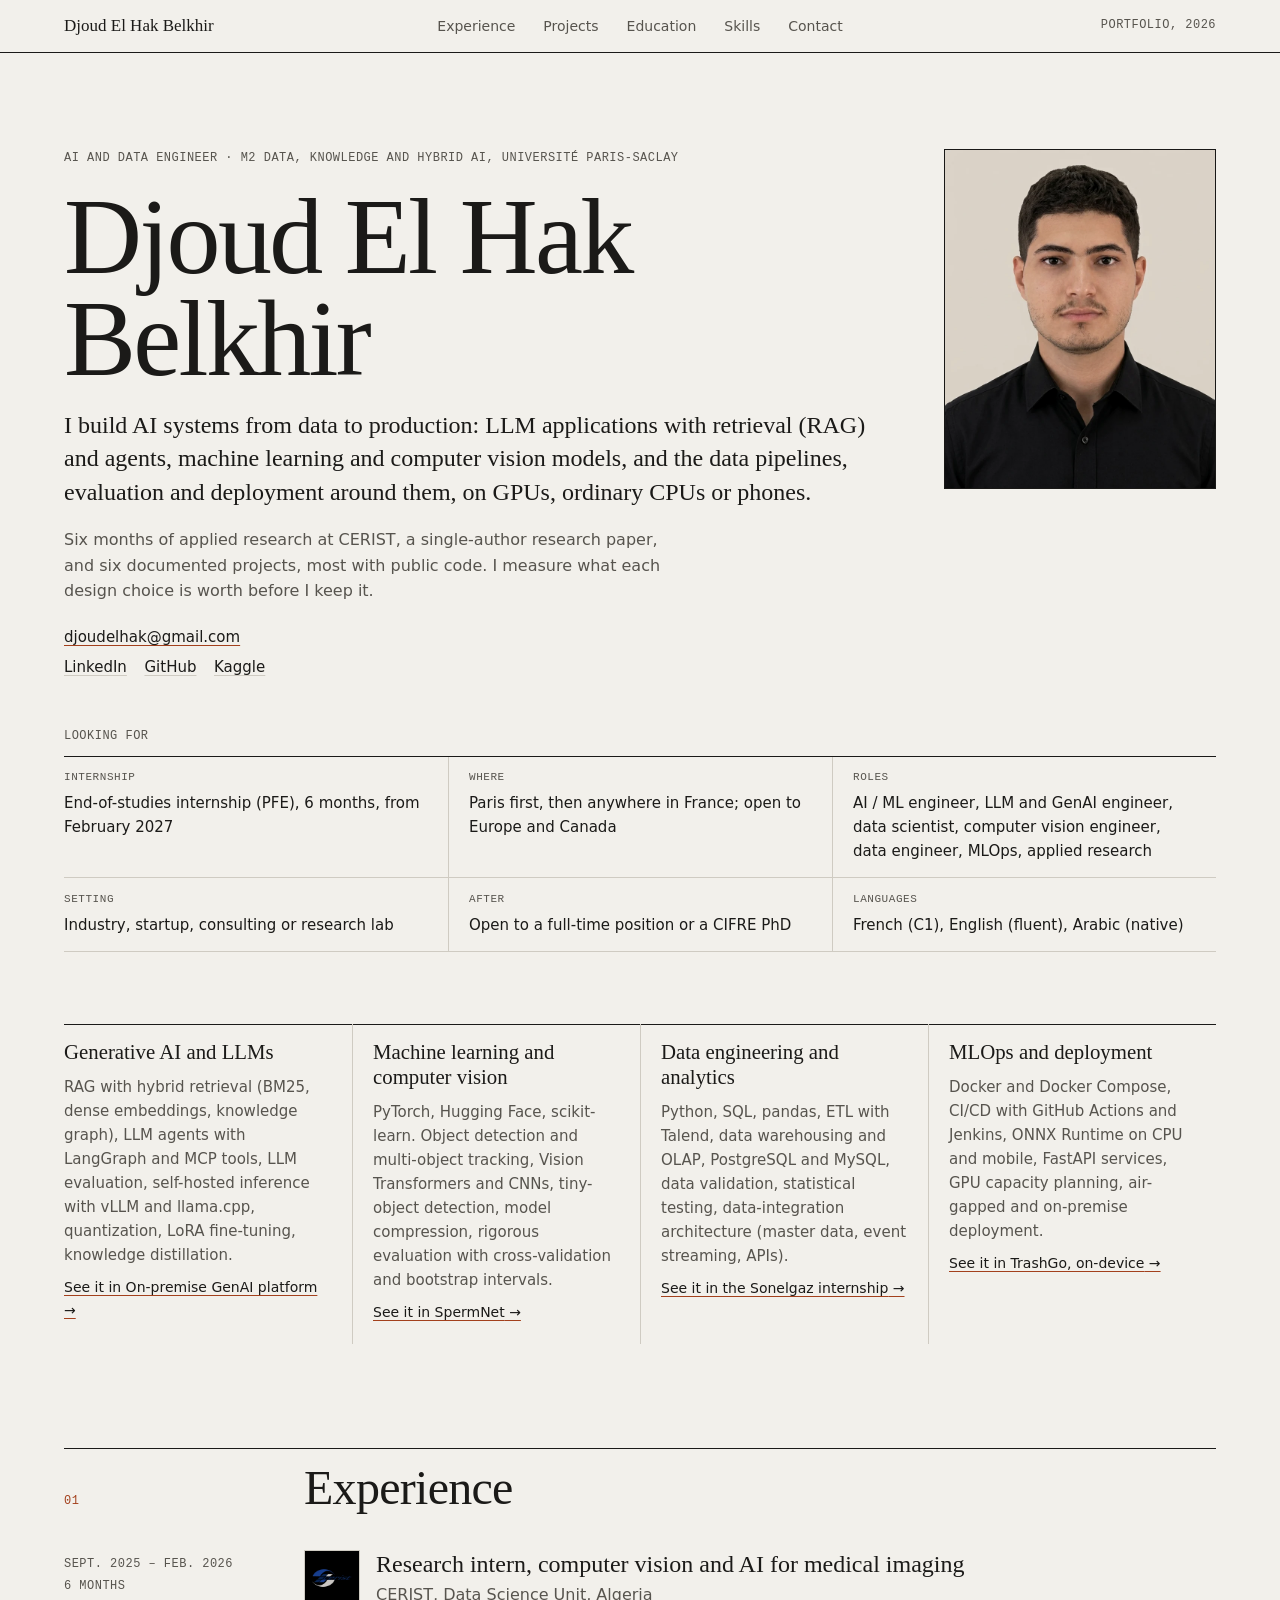
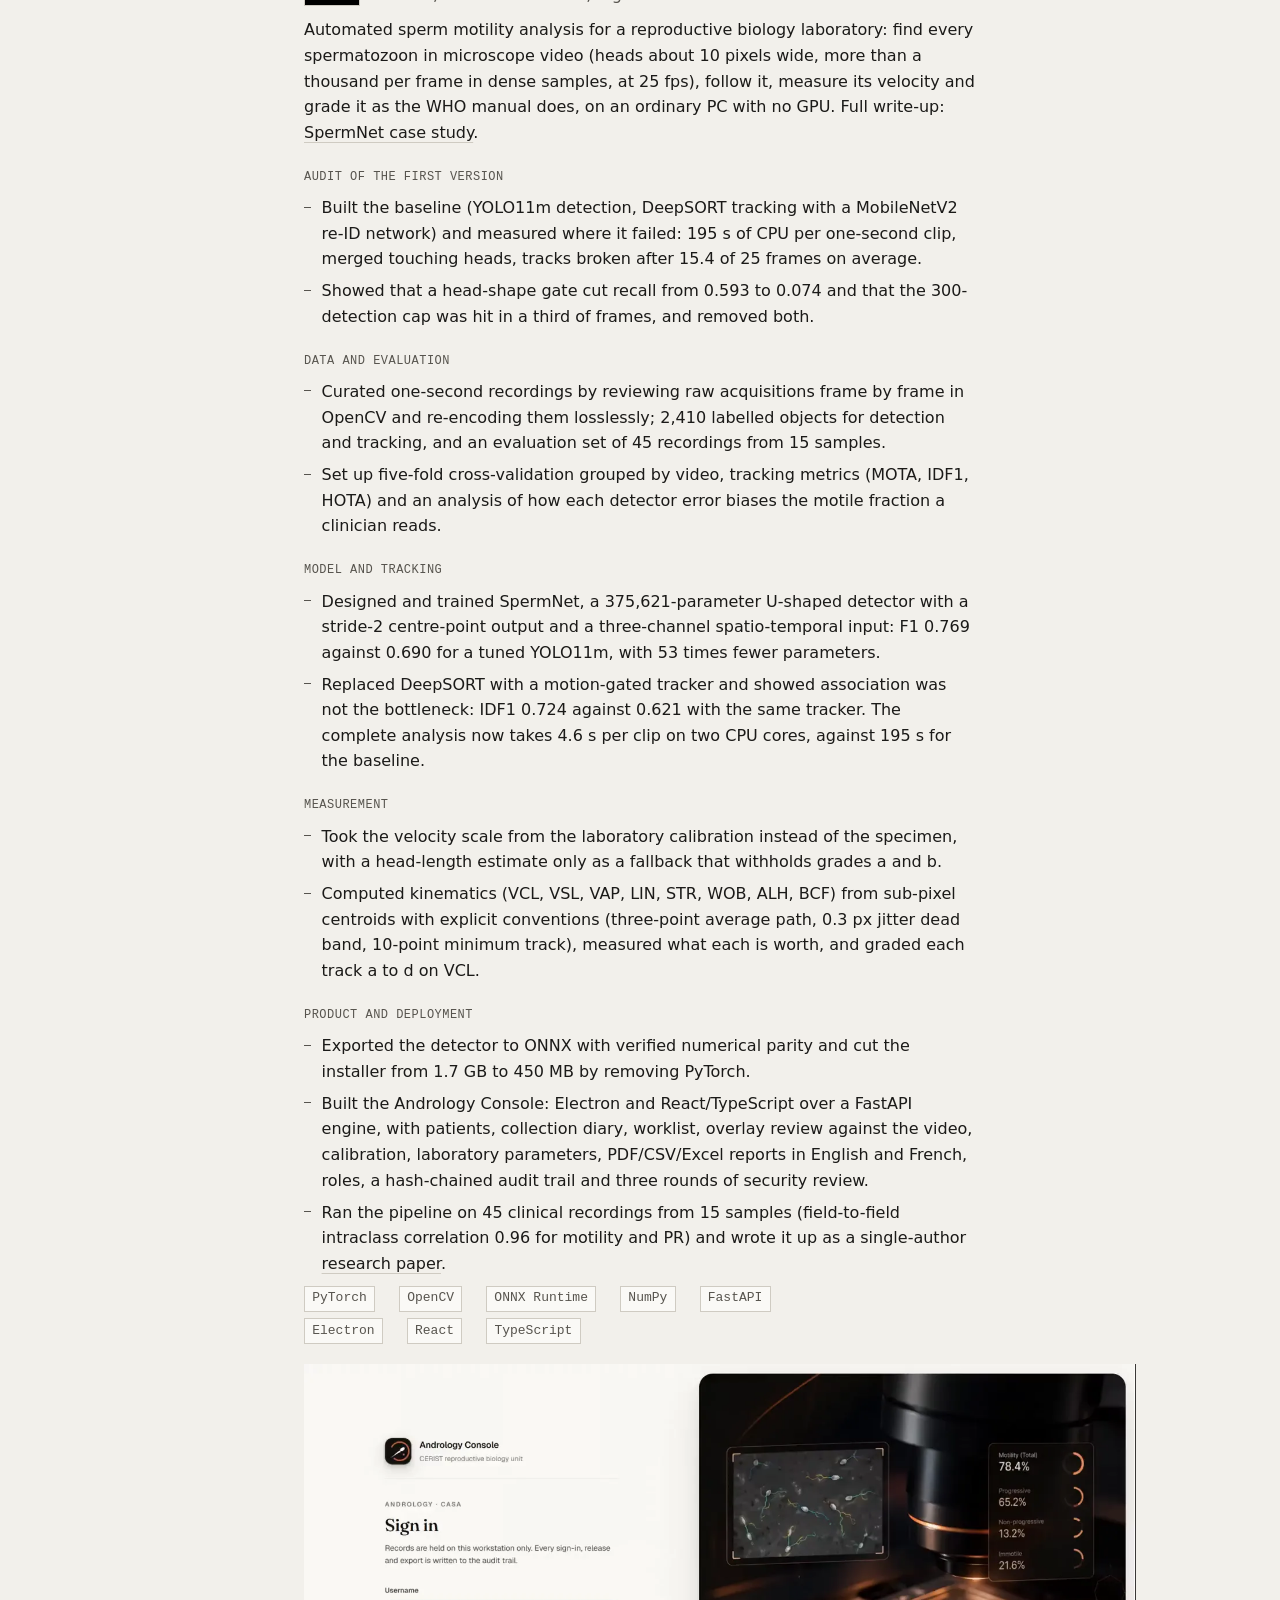
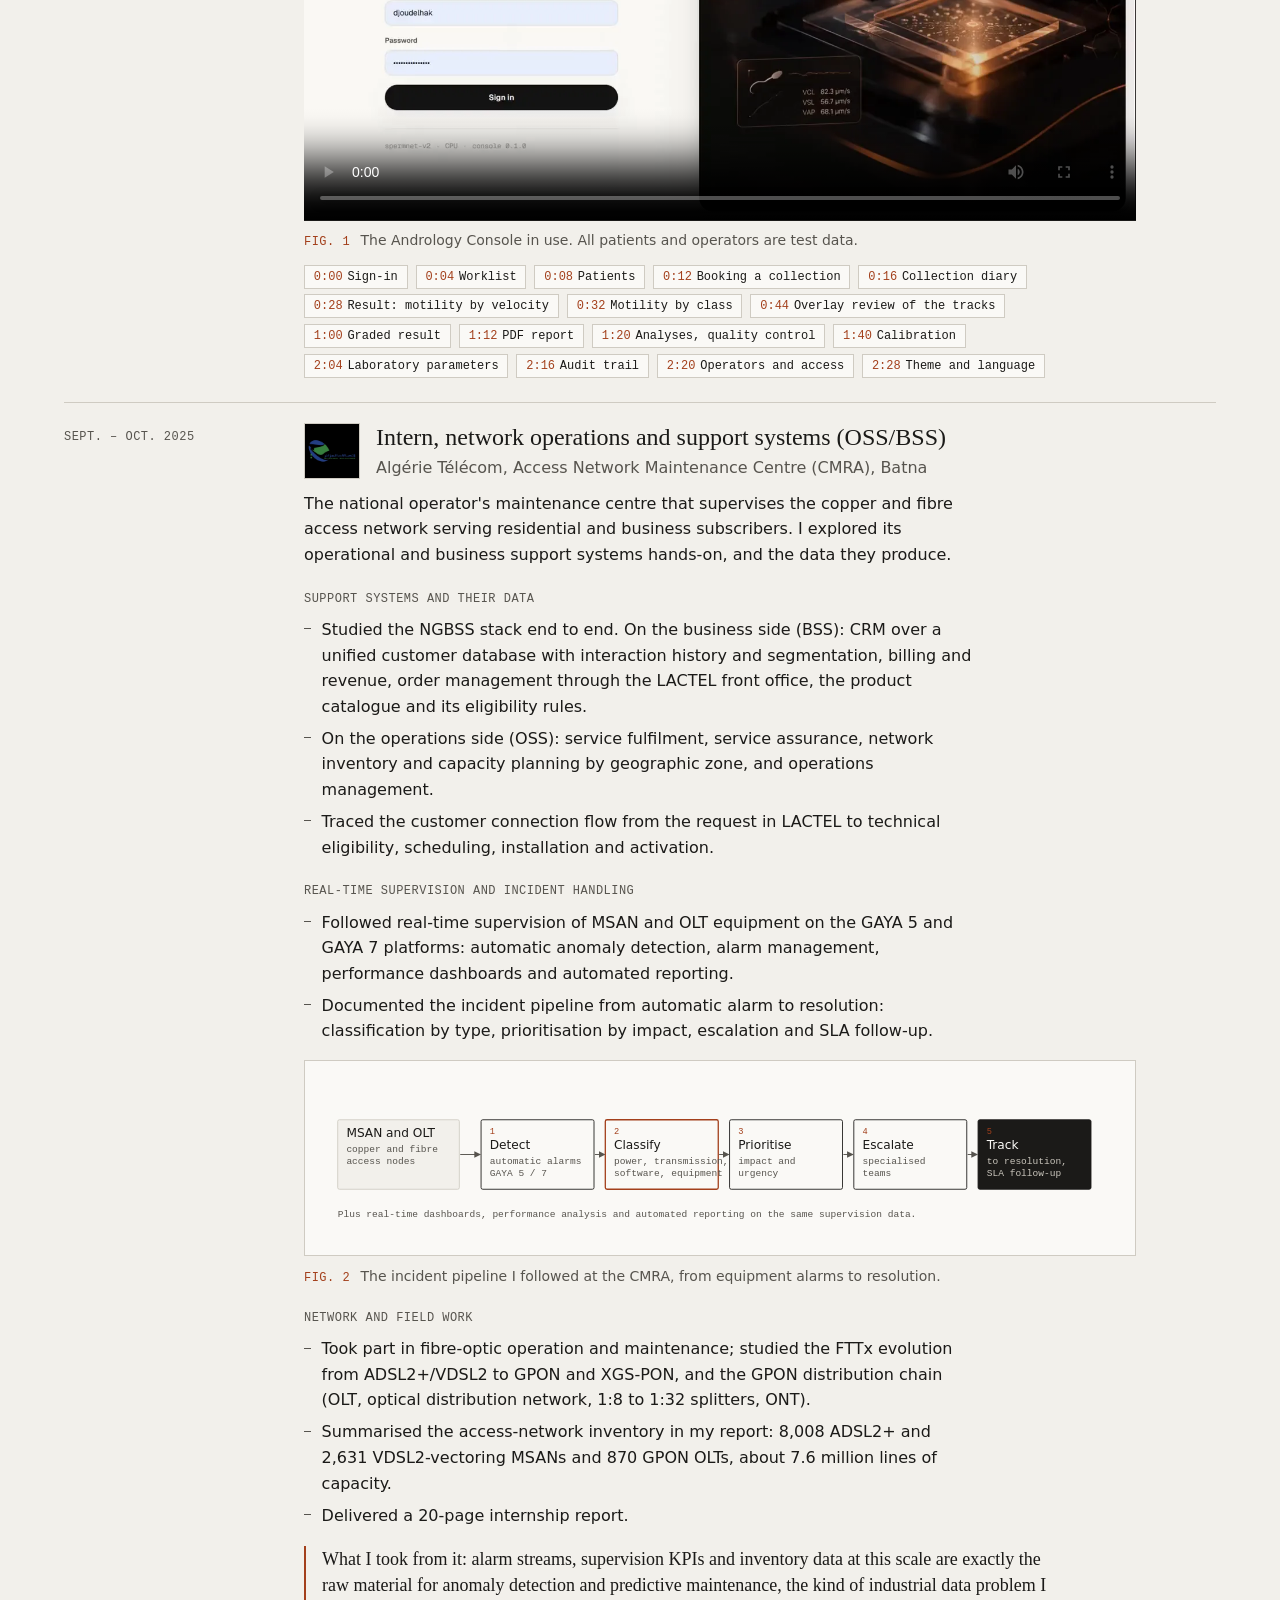
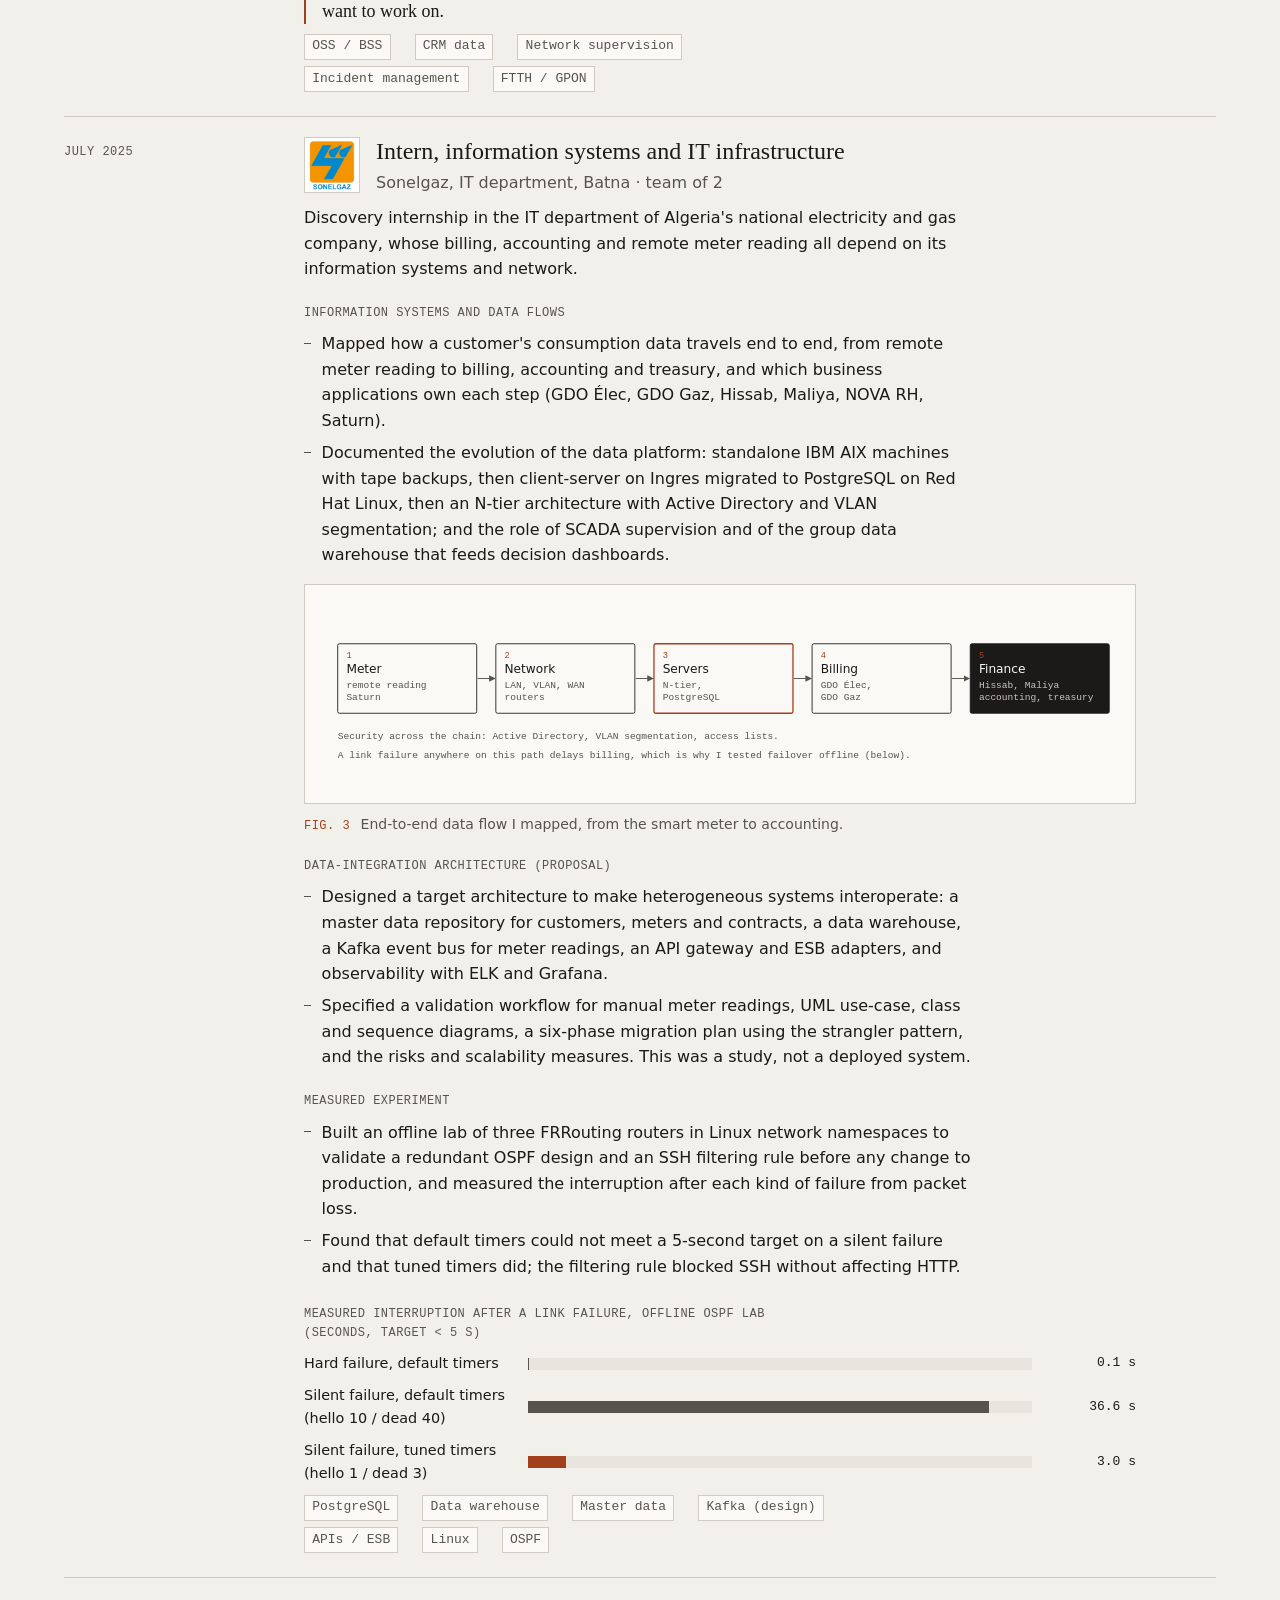
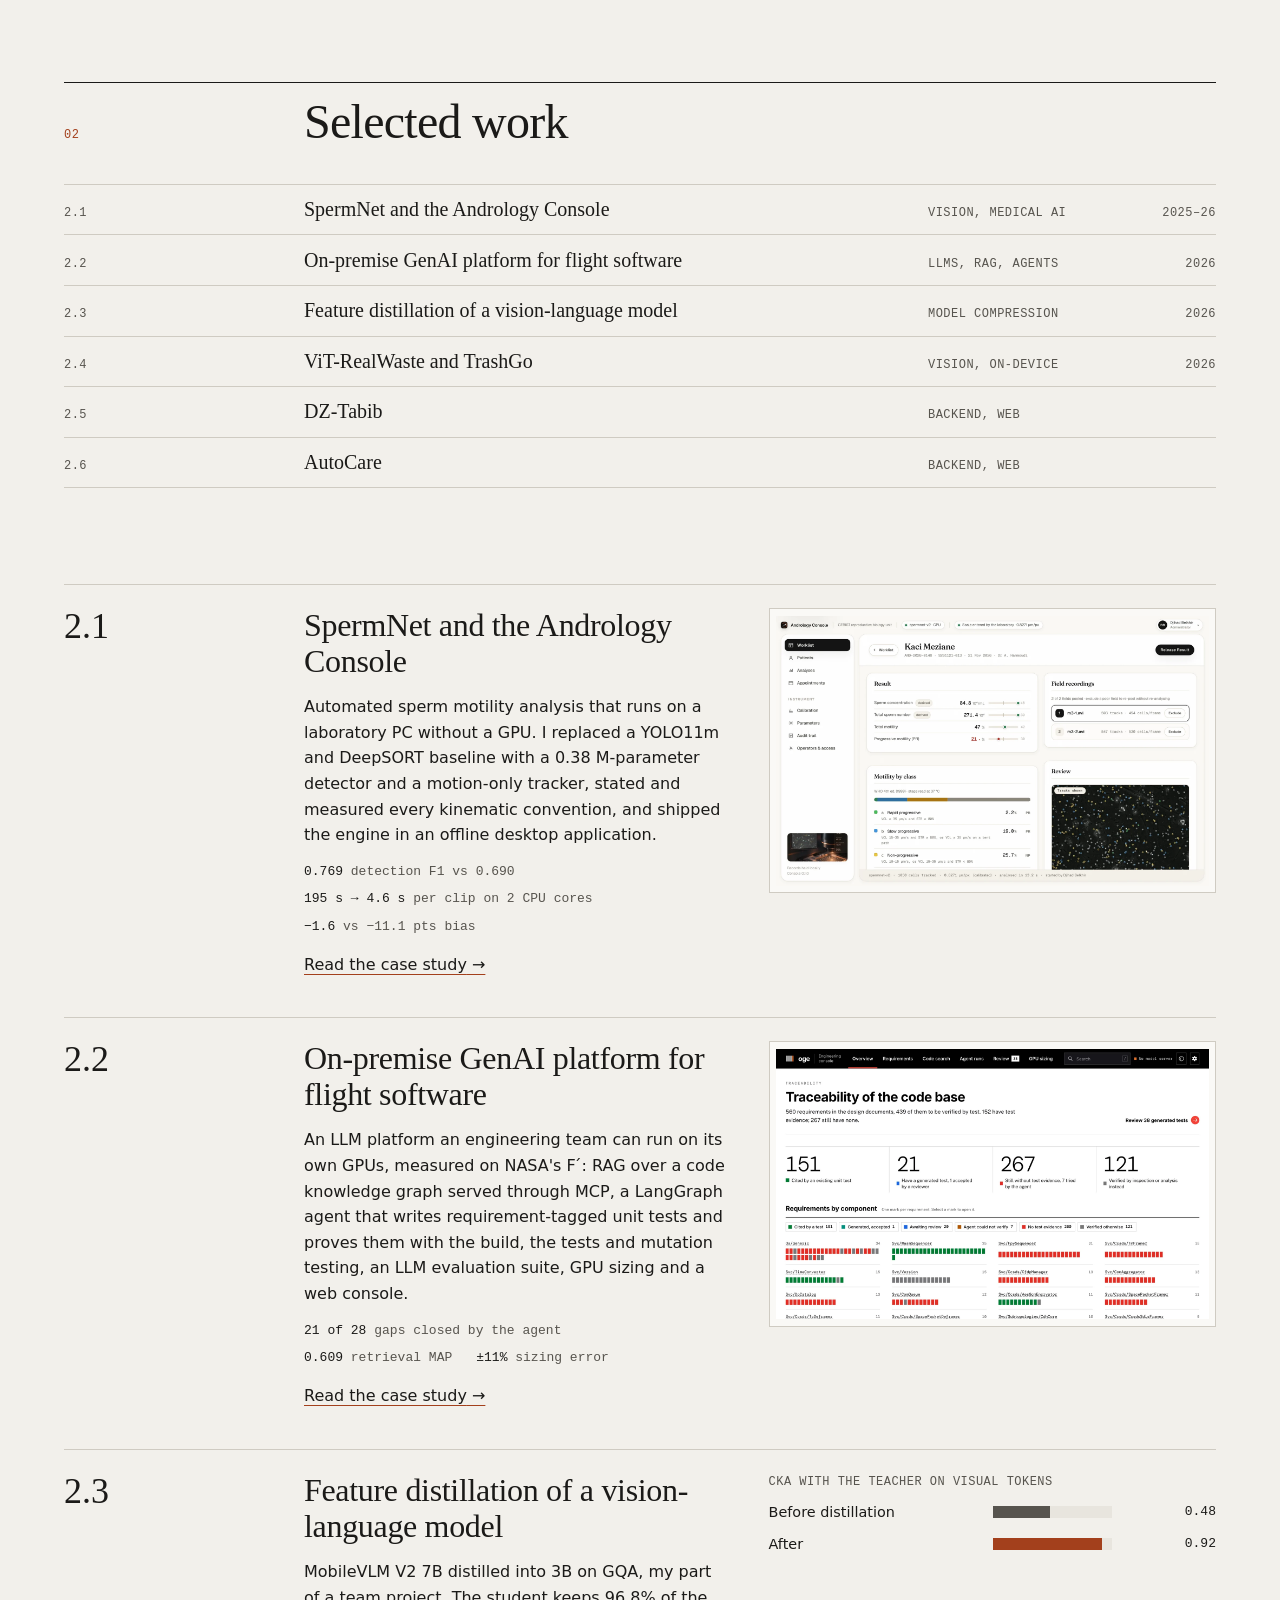
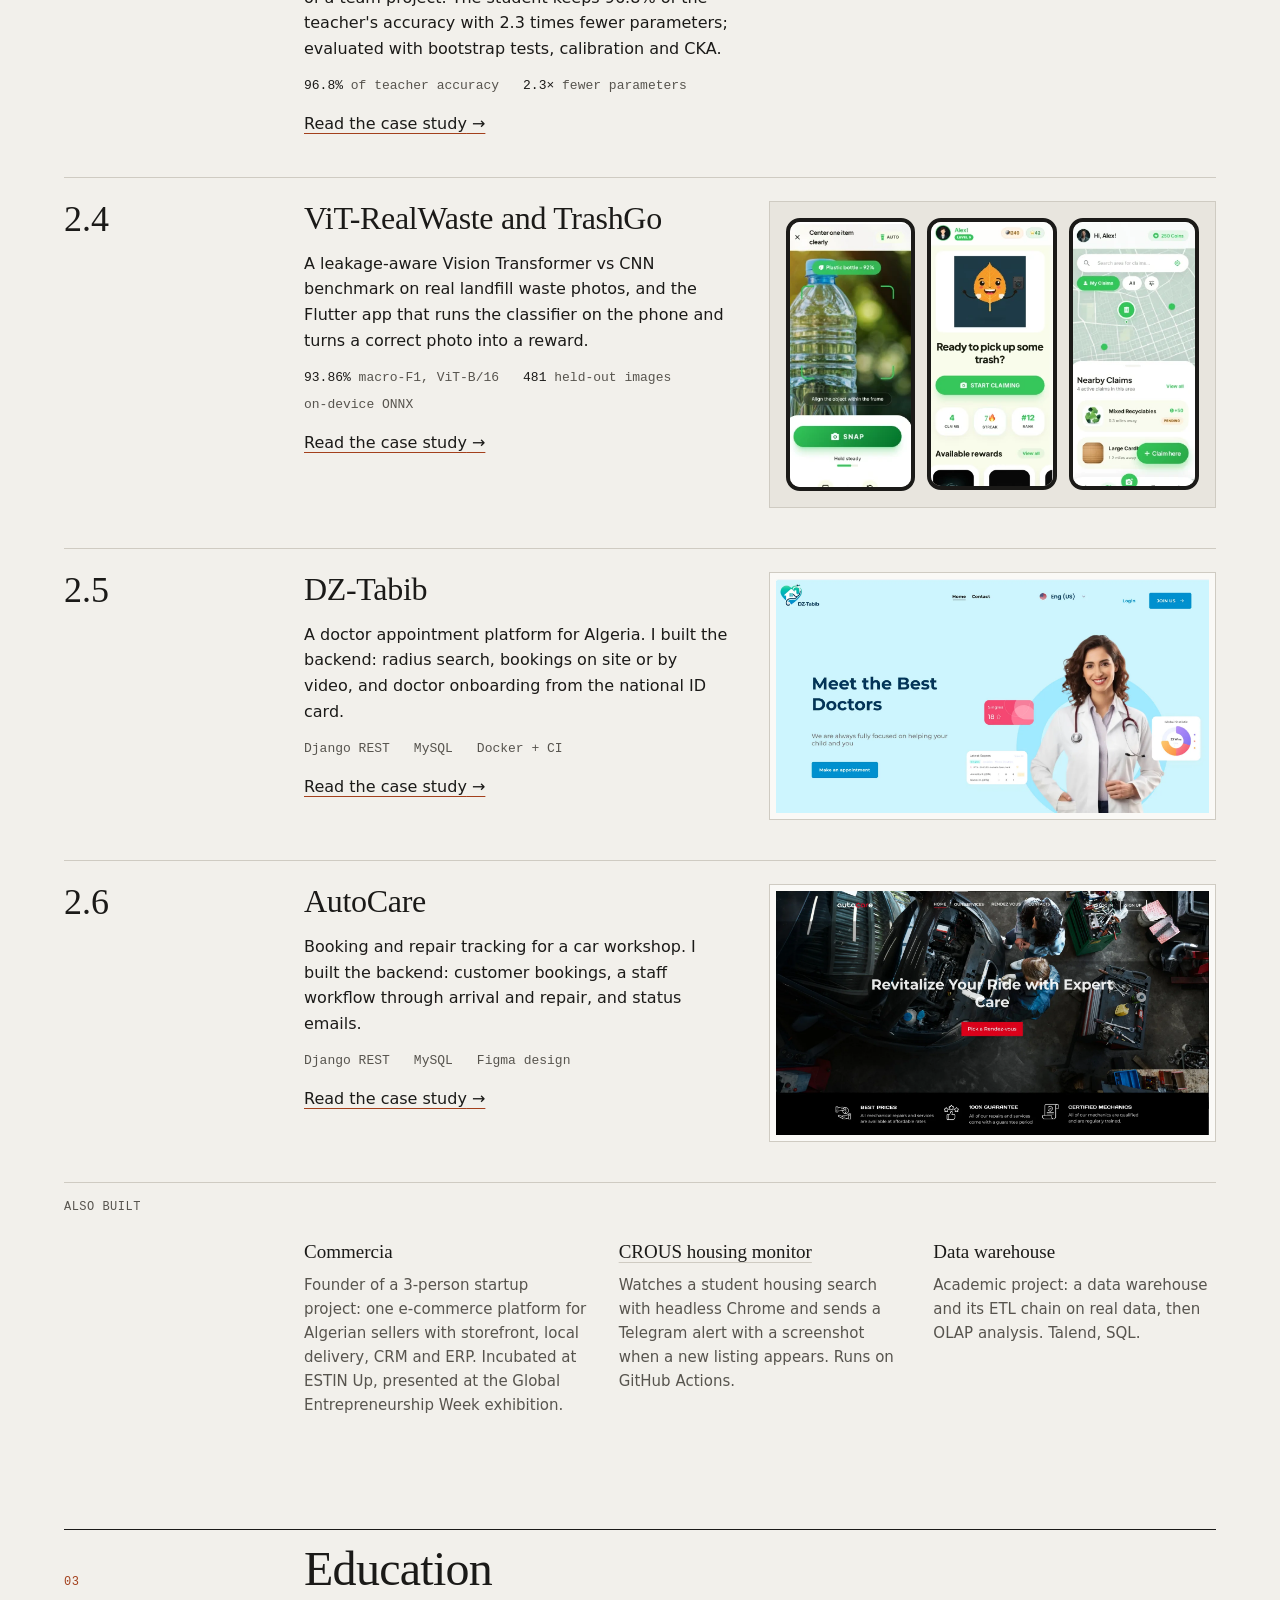
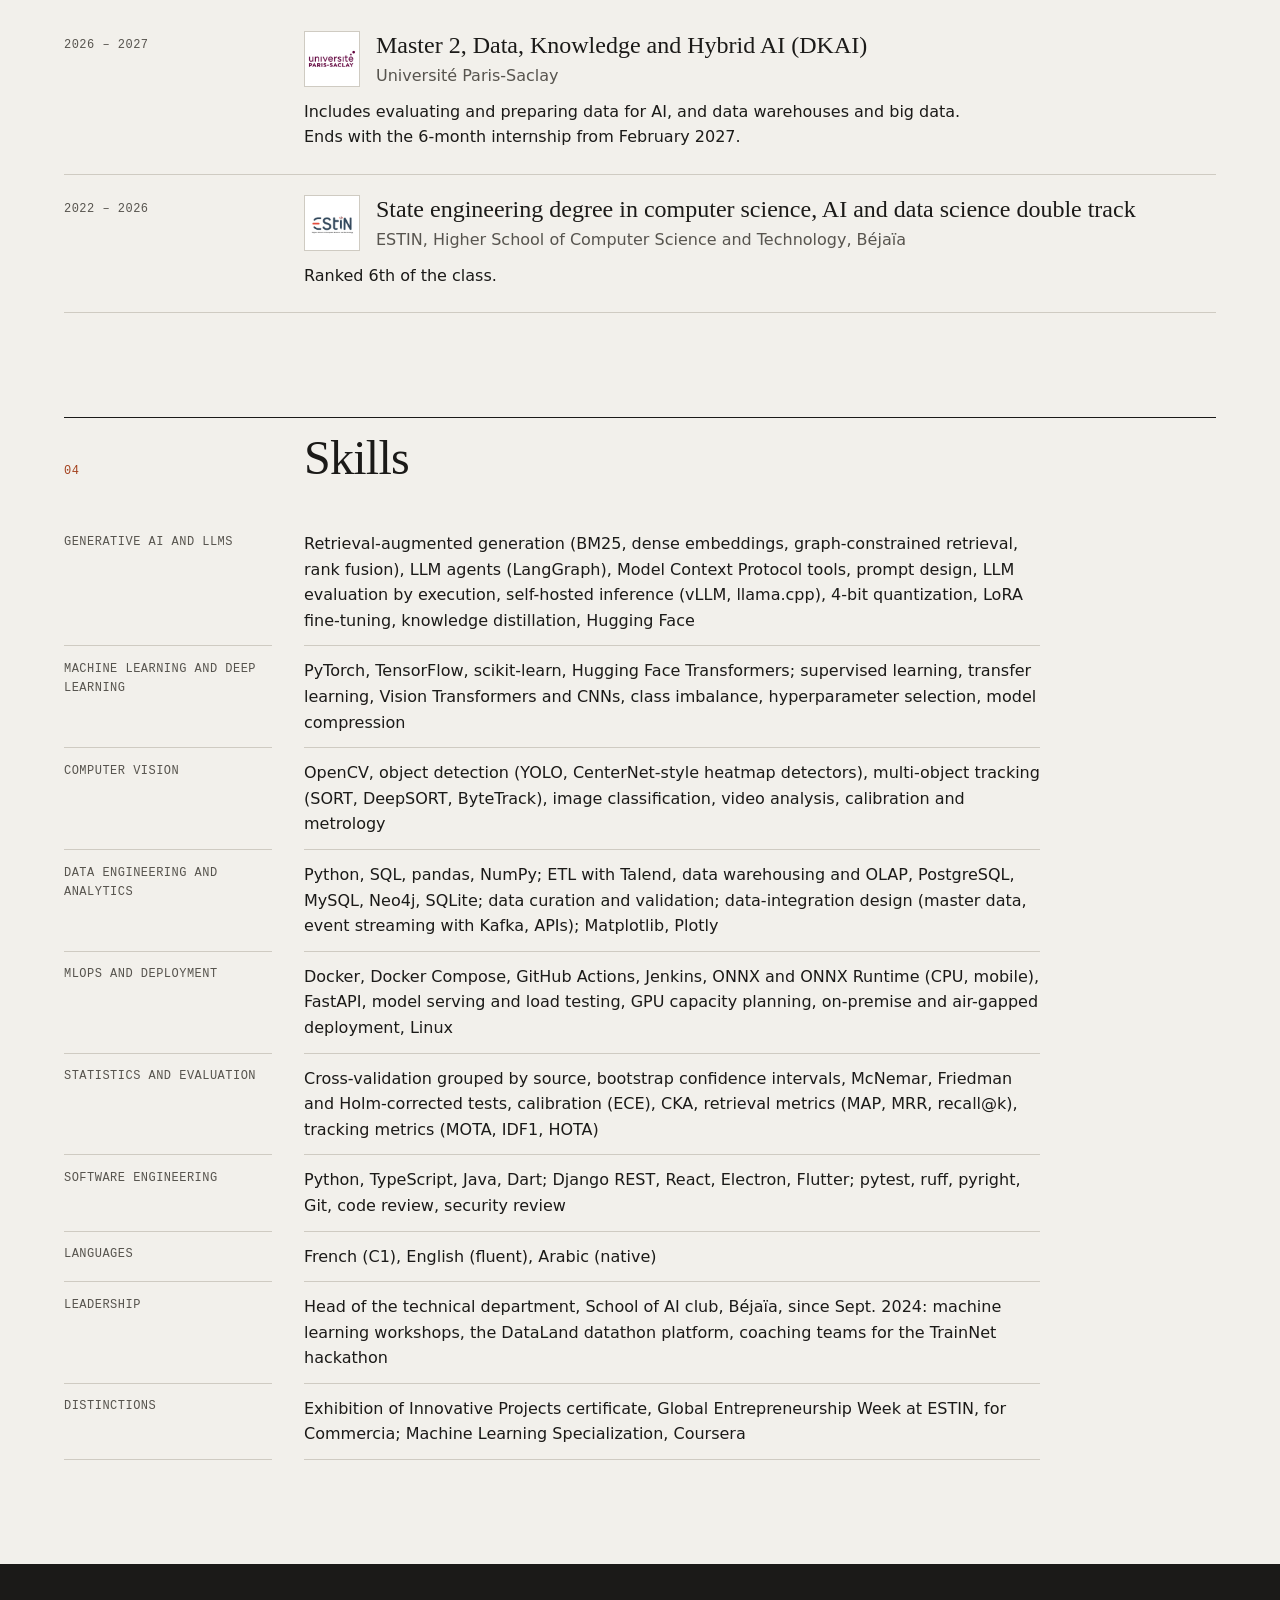
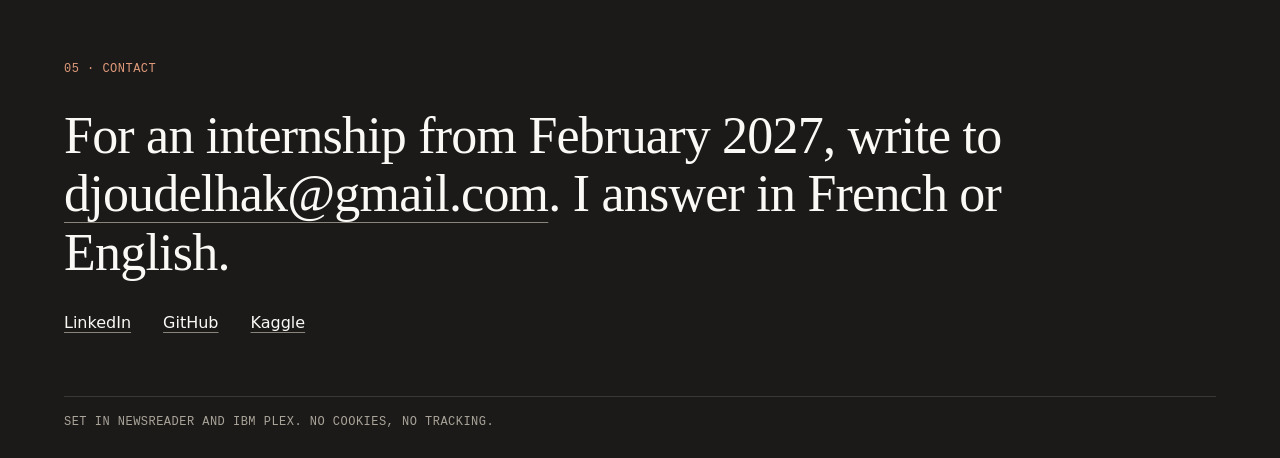
==== commit 1fe7f9aa: "CERIST period: Sept. 2025 to Feb. 2026, six months (certificate) Co-Authored-By: Claude Opus 5.5 <no" ====
--- a/index.html
+++ b/index.html
@@ -42,7 +42,7 @@
     <p class="kicker">AI and data engineer · M2 Data, Knowledge and Hybrid AI, Université Paris-Saclay</p>
     <h1 id="name">Djoud El&nbsp;Hak Belkhir</h1>
     <p class="standfirst">I build AI systems from data to production: LLM applications with retrieval (RAG) and agents, machine learning and computer vision models, and the data pipelines, evaluation and deployment around them, on GPUs, ordinary CPUs or phones.</p>
-    <p class="intro-more">Seven months of applied research at CERIST, a single-author research paper, and six documented projects, most with public code. I measure what each design choice is worth before I keep it.</p>
+    <p class="intro-more">Six months of applied research at CERIST, a single-author research paper, and six documented projects, most with public code. I measure what each design choice is worth before I keep it.</p>
     <ul class="spec-links">
       <li><a href="mailto:djoudelhak@gmail.com">djoudelhak@gmail.com</a></li>
       <li><a href="https://www.linkedin.com/in/djoud-el-hak-belkhir-055977223/" rel="noopener">LinkedIn</a></li>
@@ -79,7 +79,7 @@
   </div>
   <ol class="ledger">
     <li>
-      <p class="when">Sept. 2025 – Mar. 2026<span>7 months</span></p>
+      <p class="when">Sept. 2025 – Feb. 2026<span>6 months</span></p>
       <div>
         <div class="entry-head"><span class="logo"><img src="img/logos/cerist.webp" width="160" height="160" alt="CERIST"></span><div><h3>Research intern, computer vision and AI for medical imaging</h3><p class="org">CERIST, Data Science Unit, Algeria</p></div></div>
         <p class="lead-in">Automated sperm motility analysis for a reproductive biology laboratory: find every spermatozoon in microscope video (heads about 10 pixels wide, more than a thousand per frame in dense samples, at 25 fps), follow it, measure its velocity and grade it as the WHO manual does, on an ordinary PC with no GPU. Full write-up: <a href="projects/spermnet.html">SpermNet case study</a>.</p>
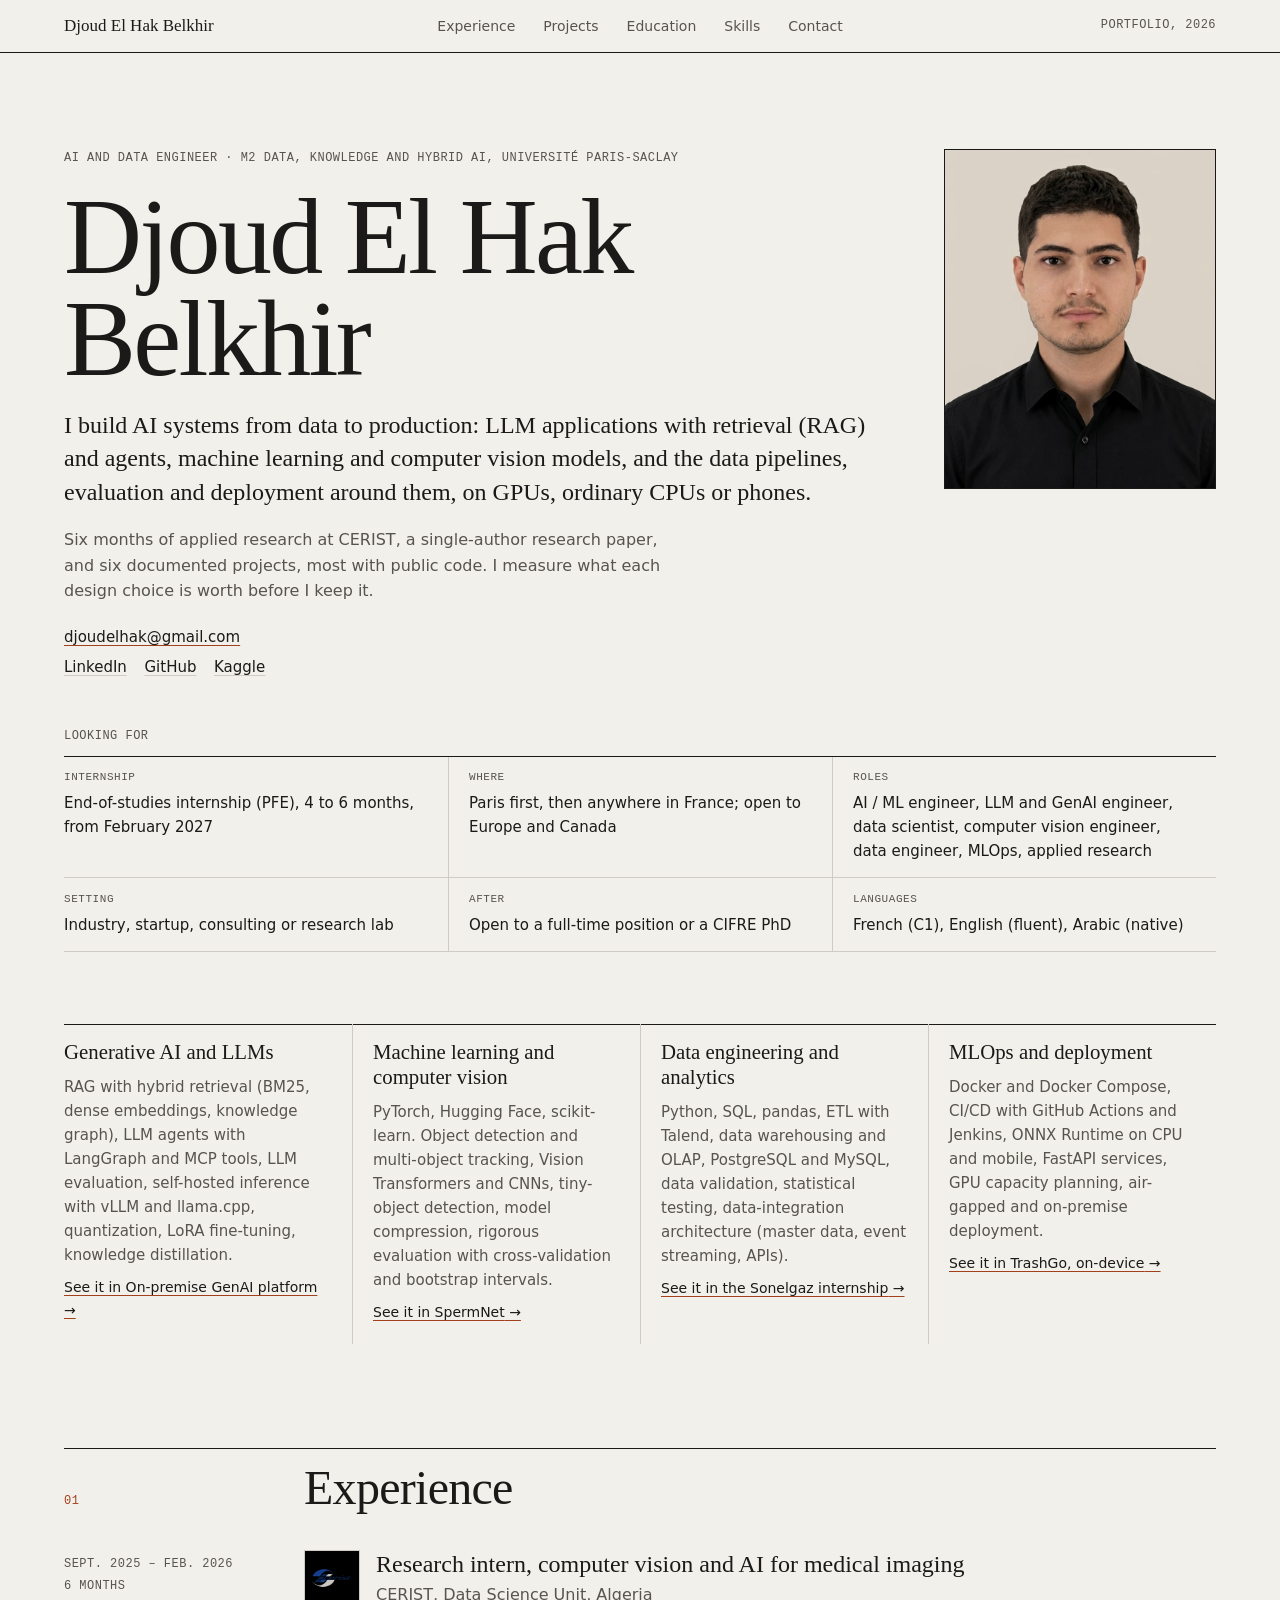
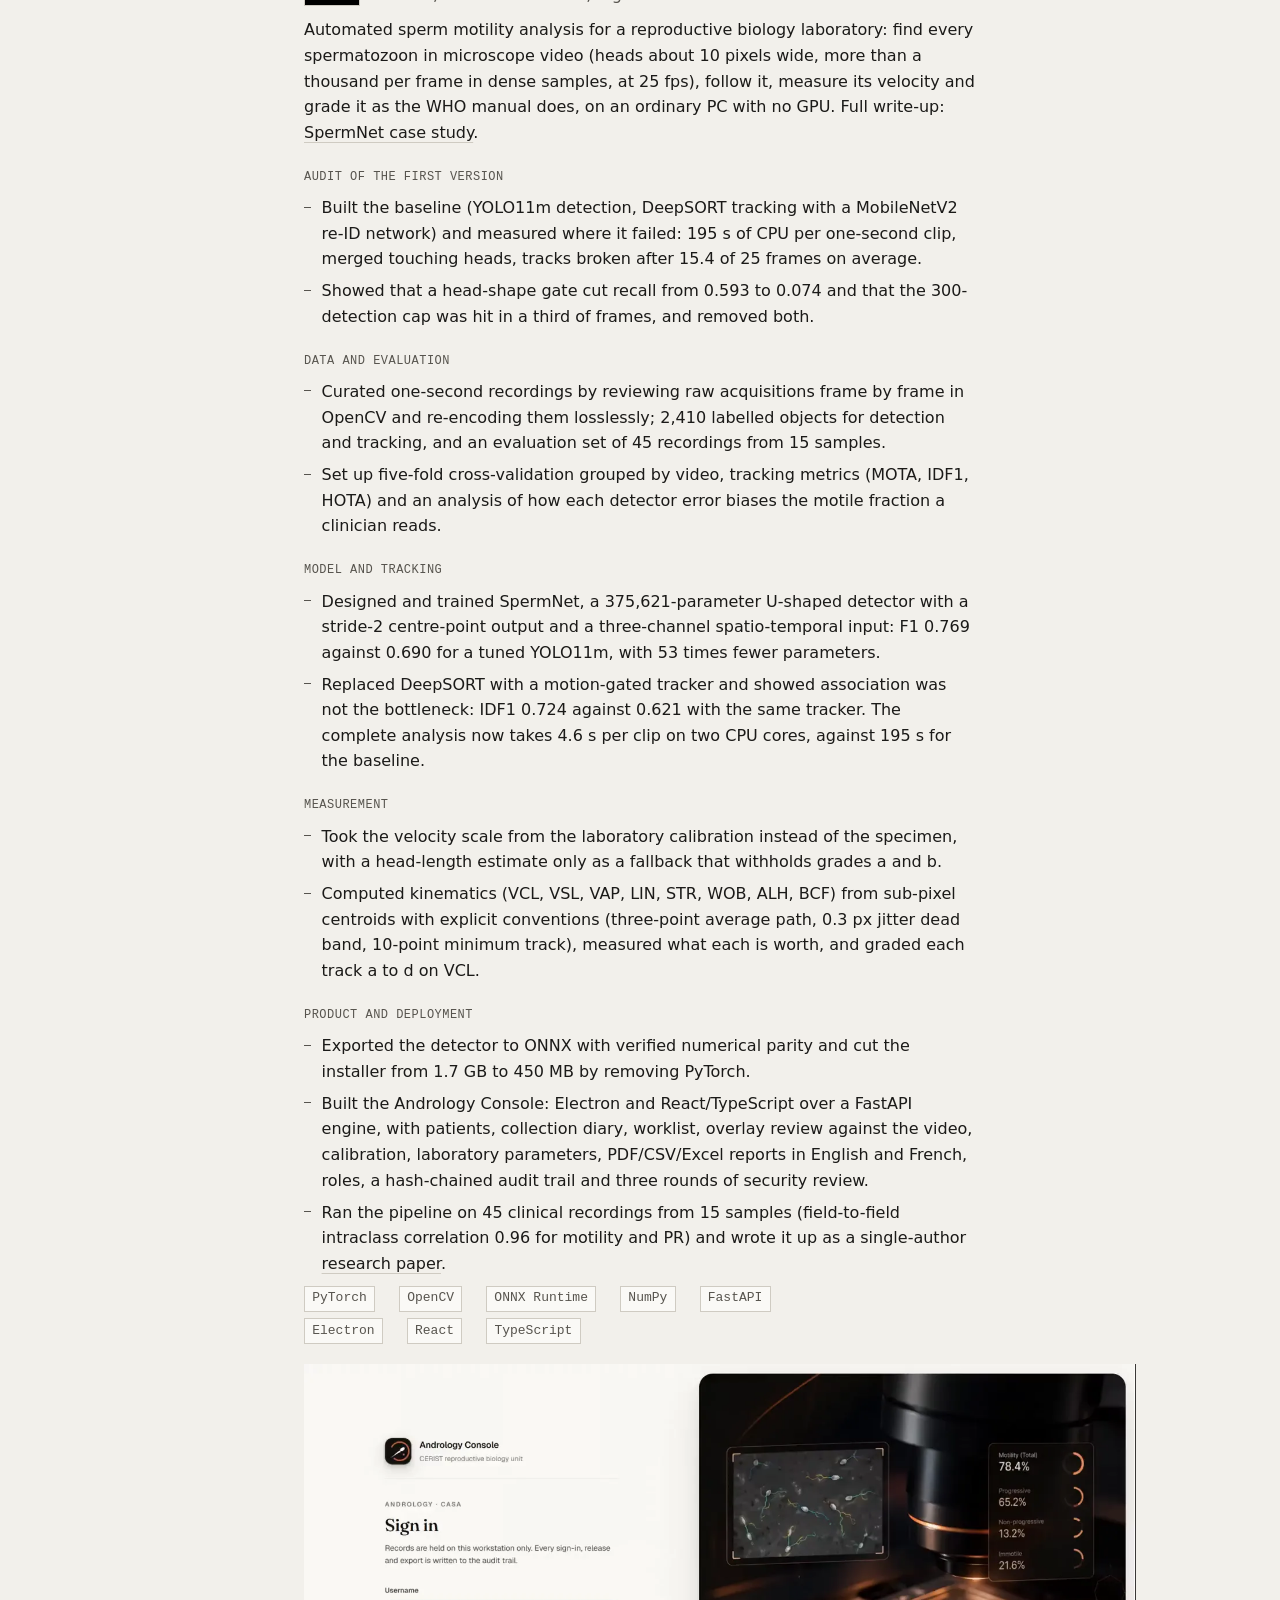
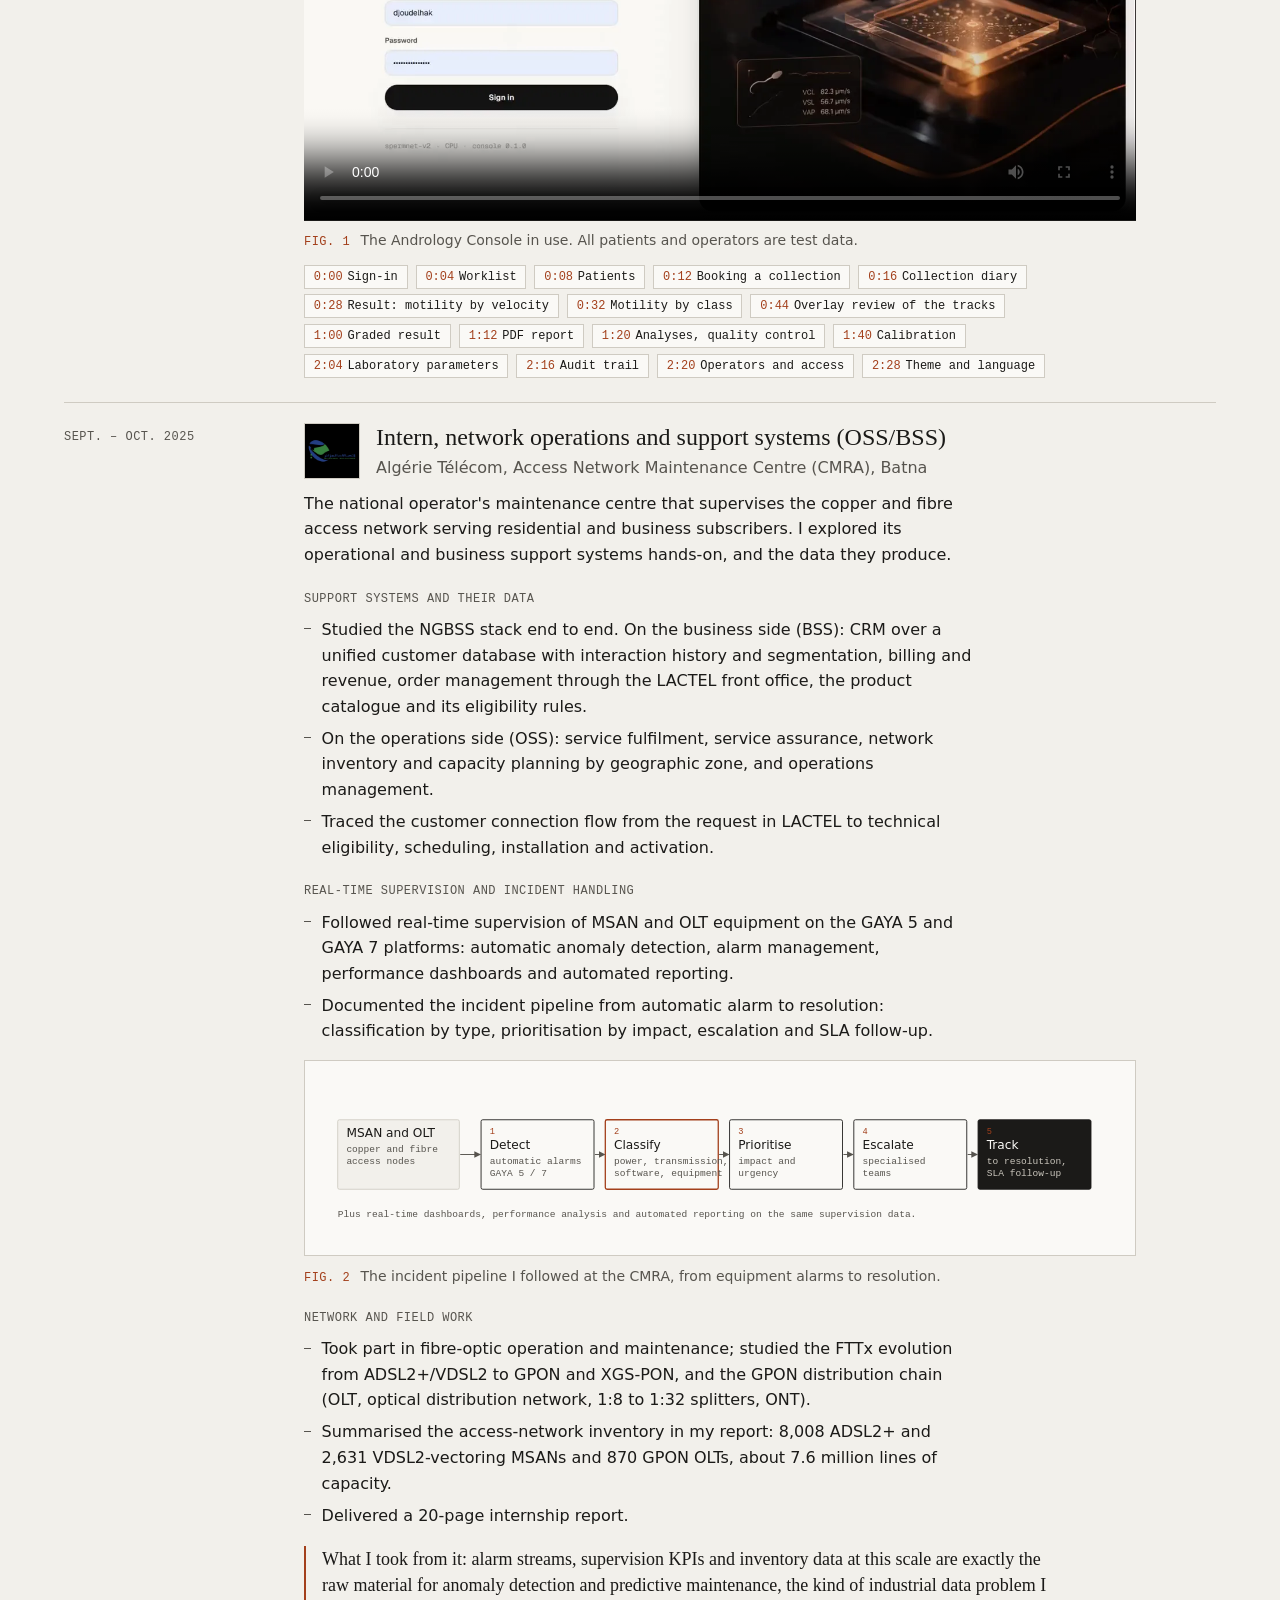
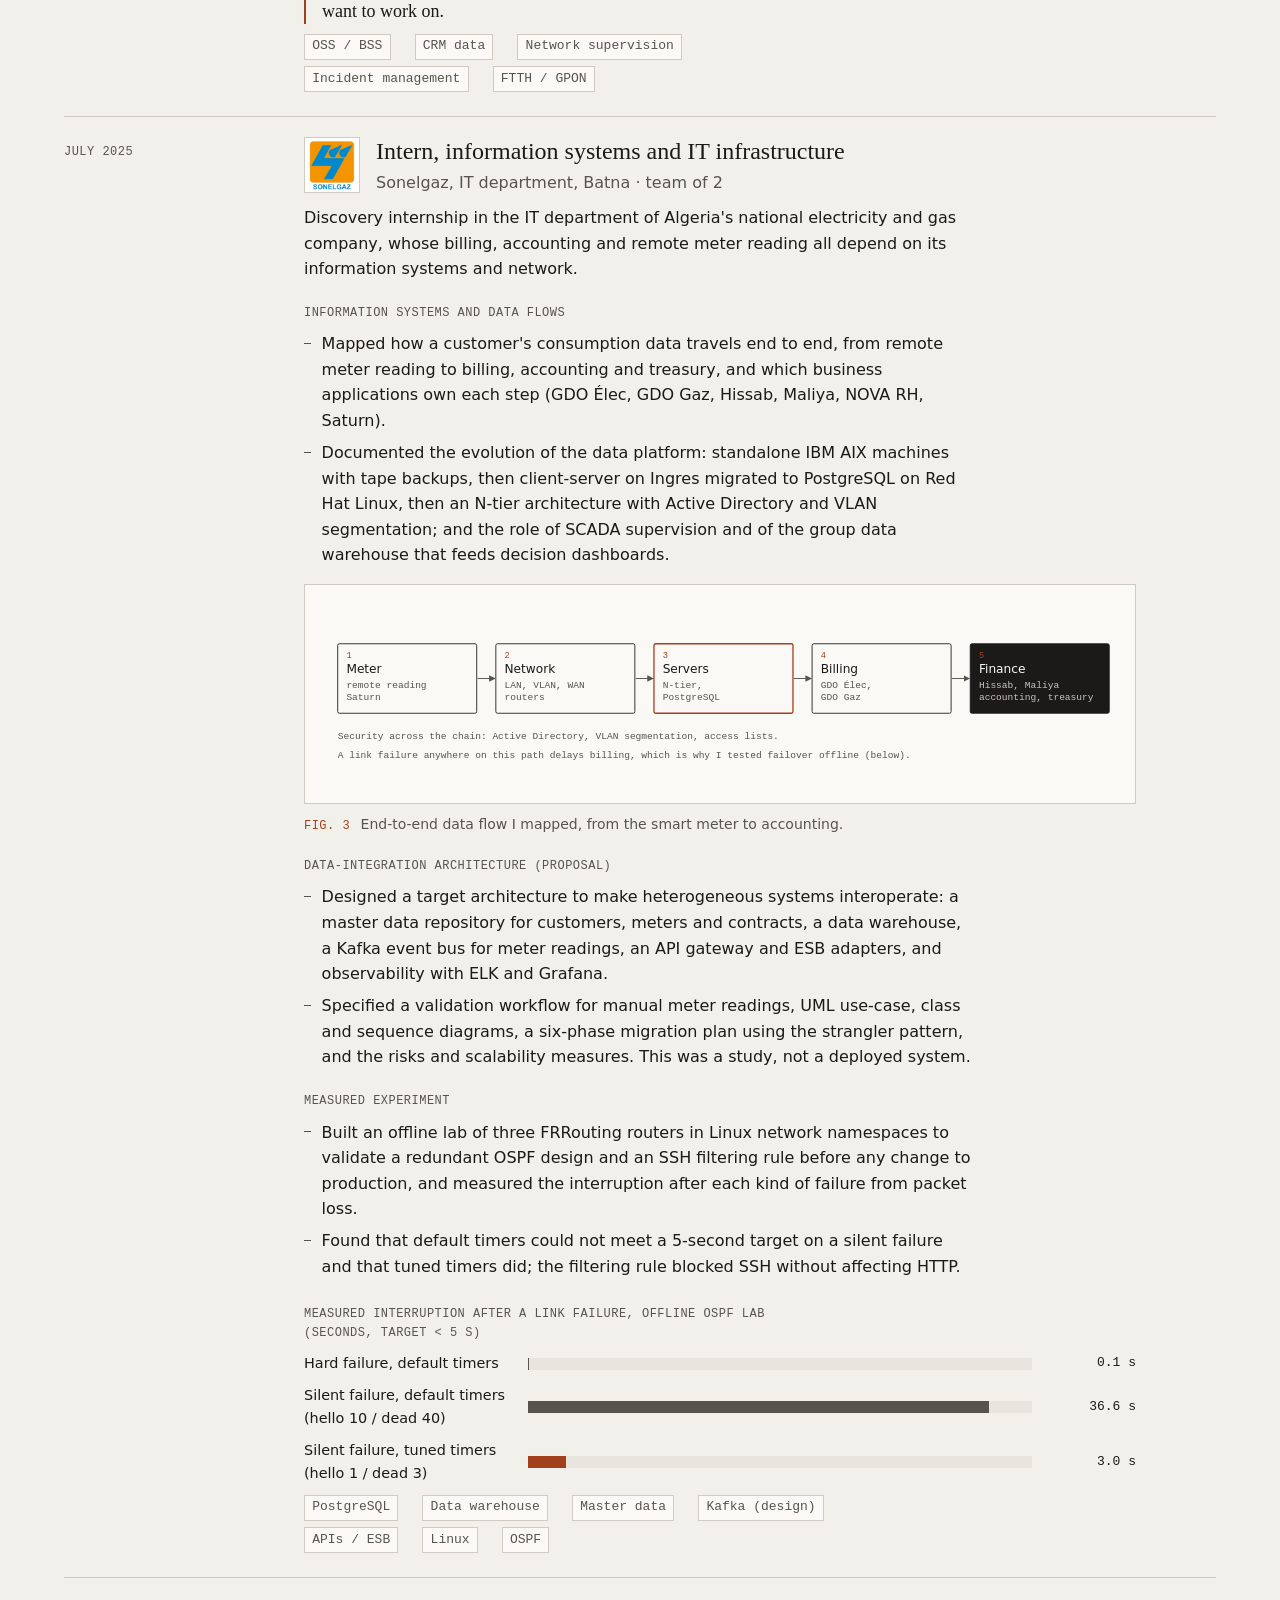
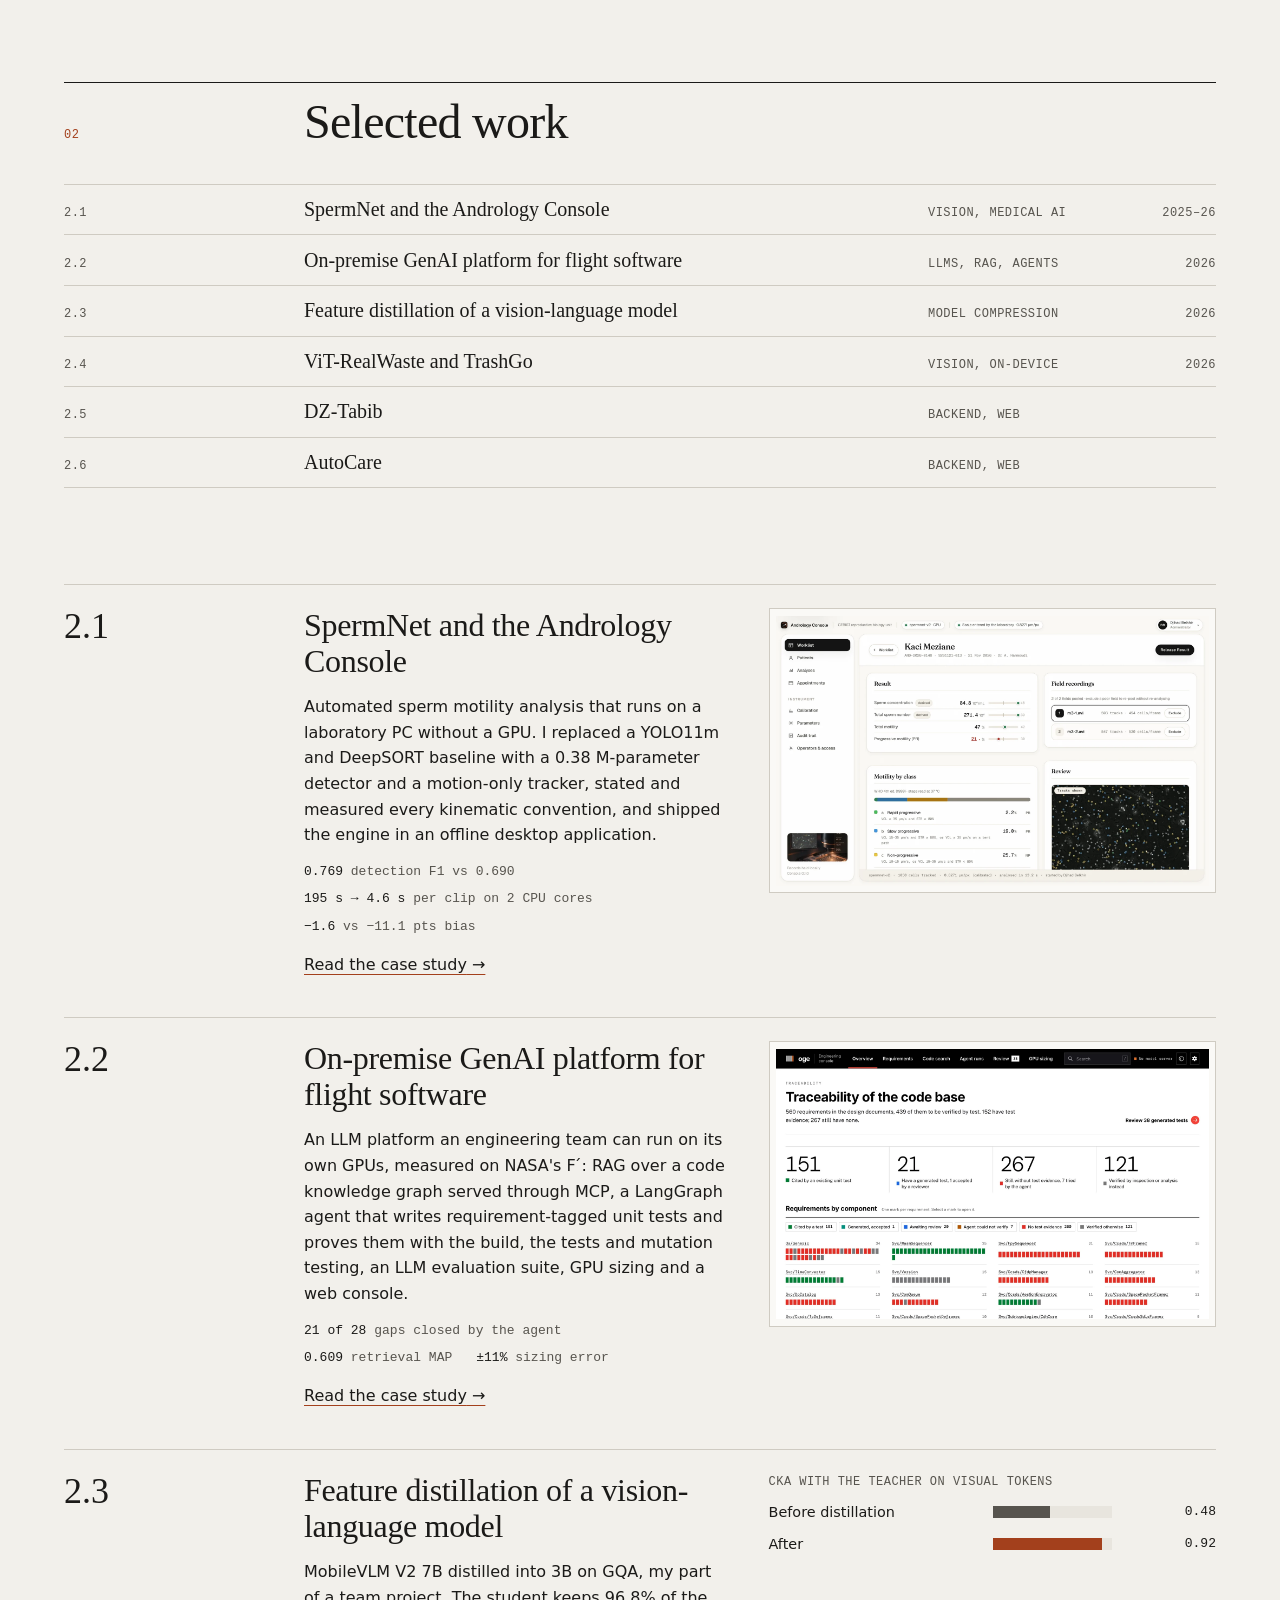
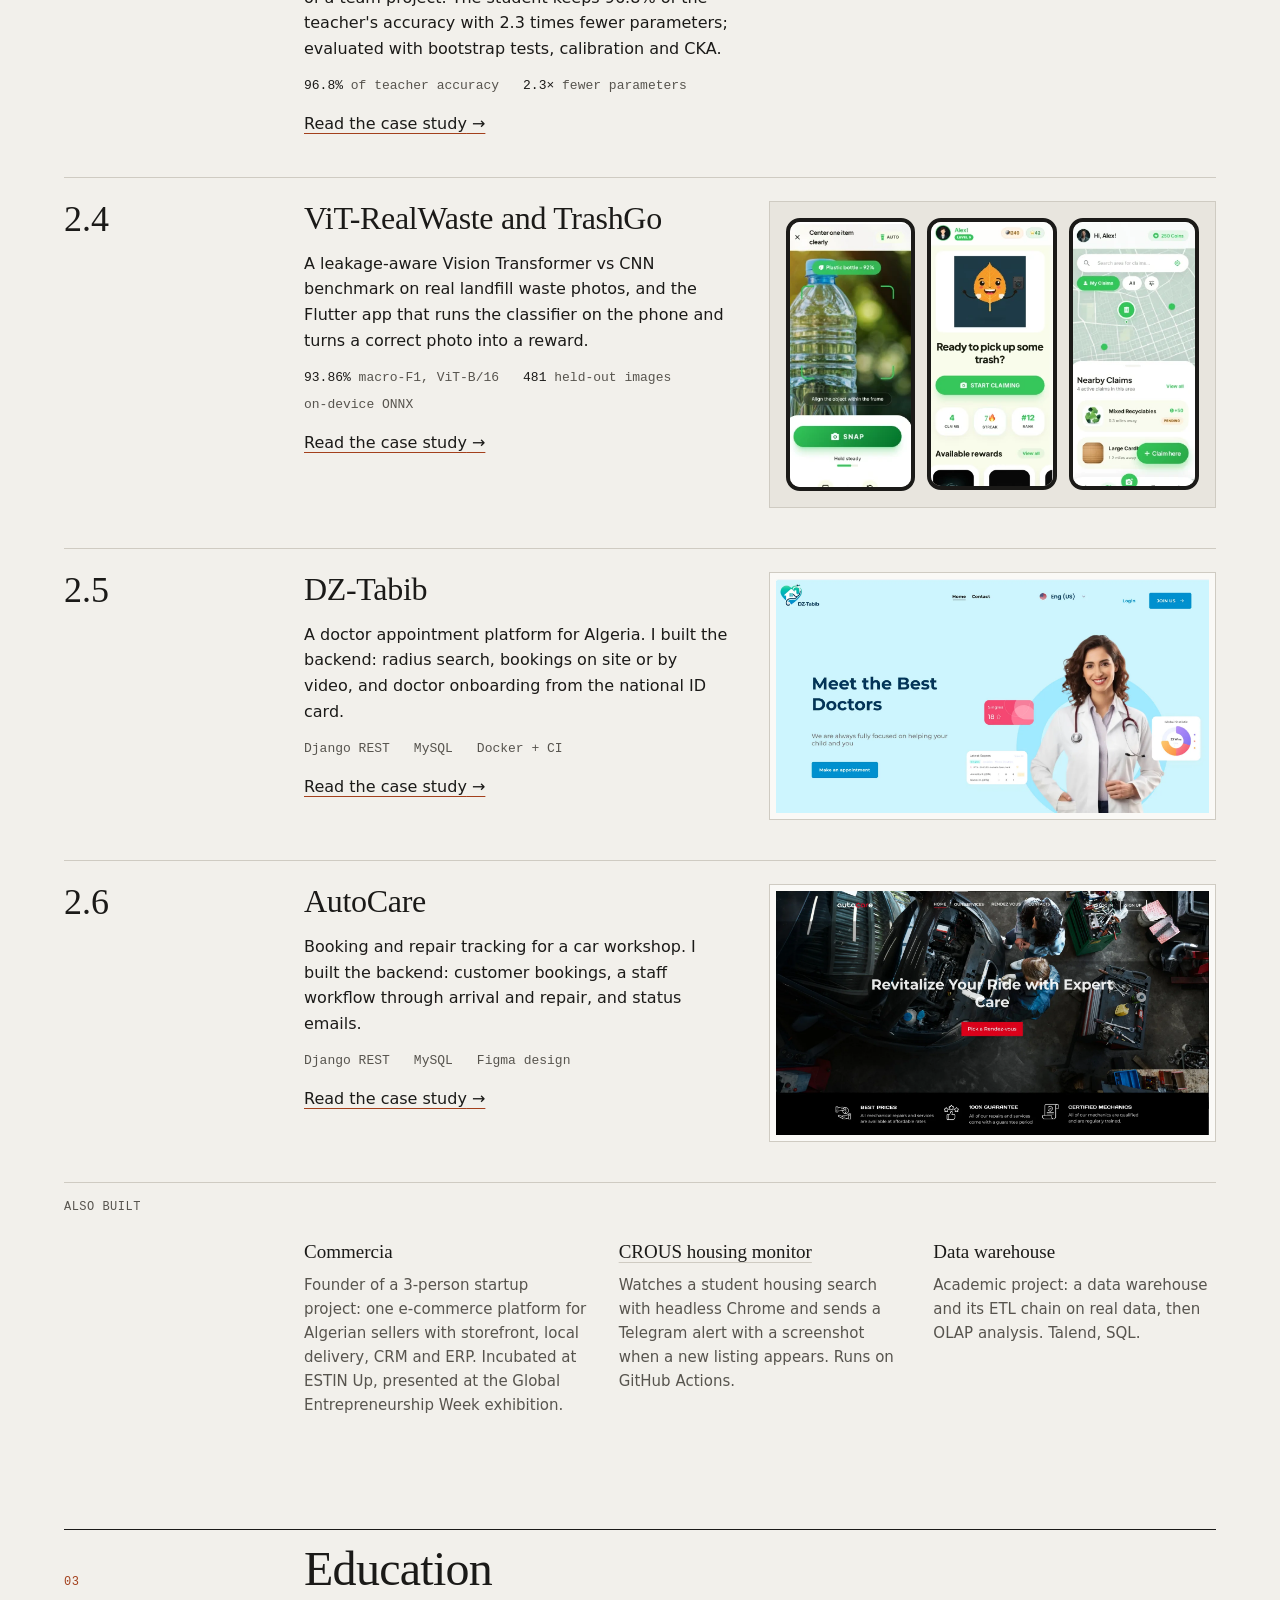
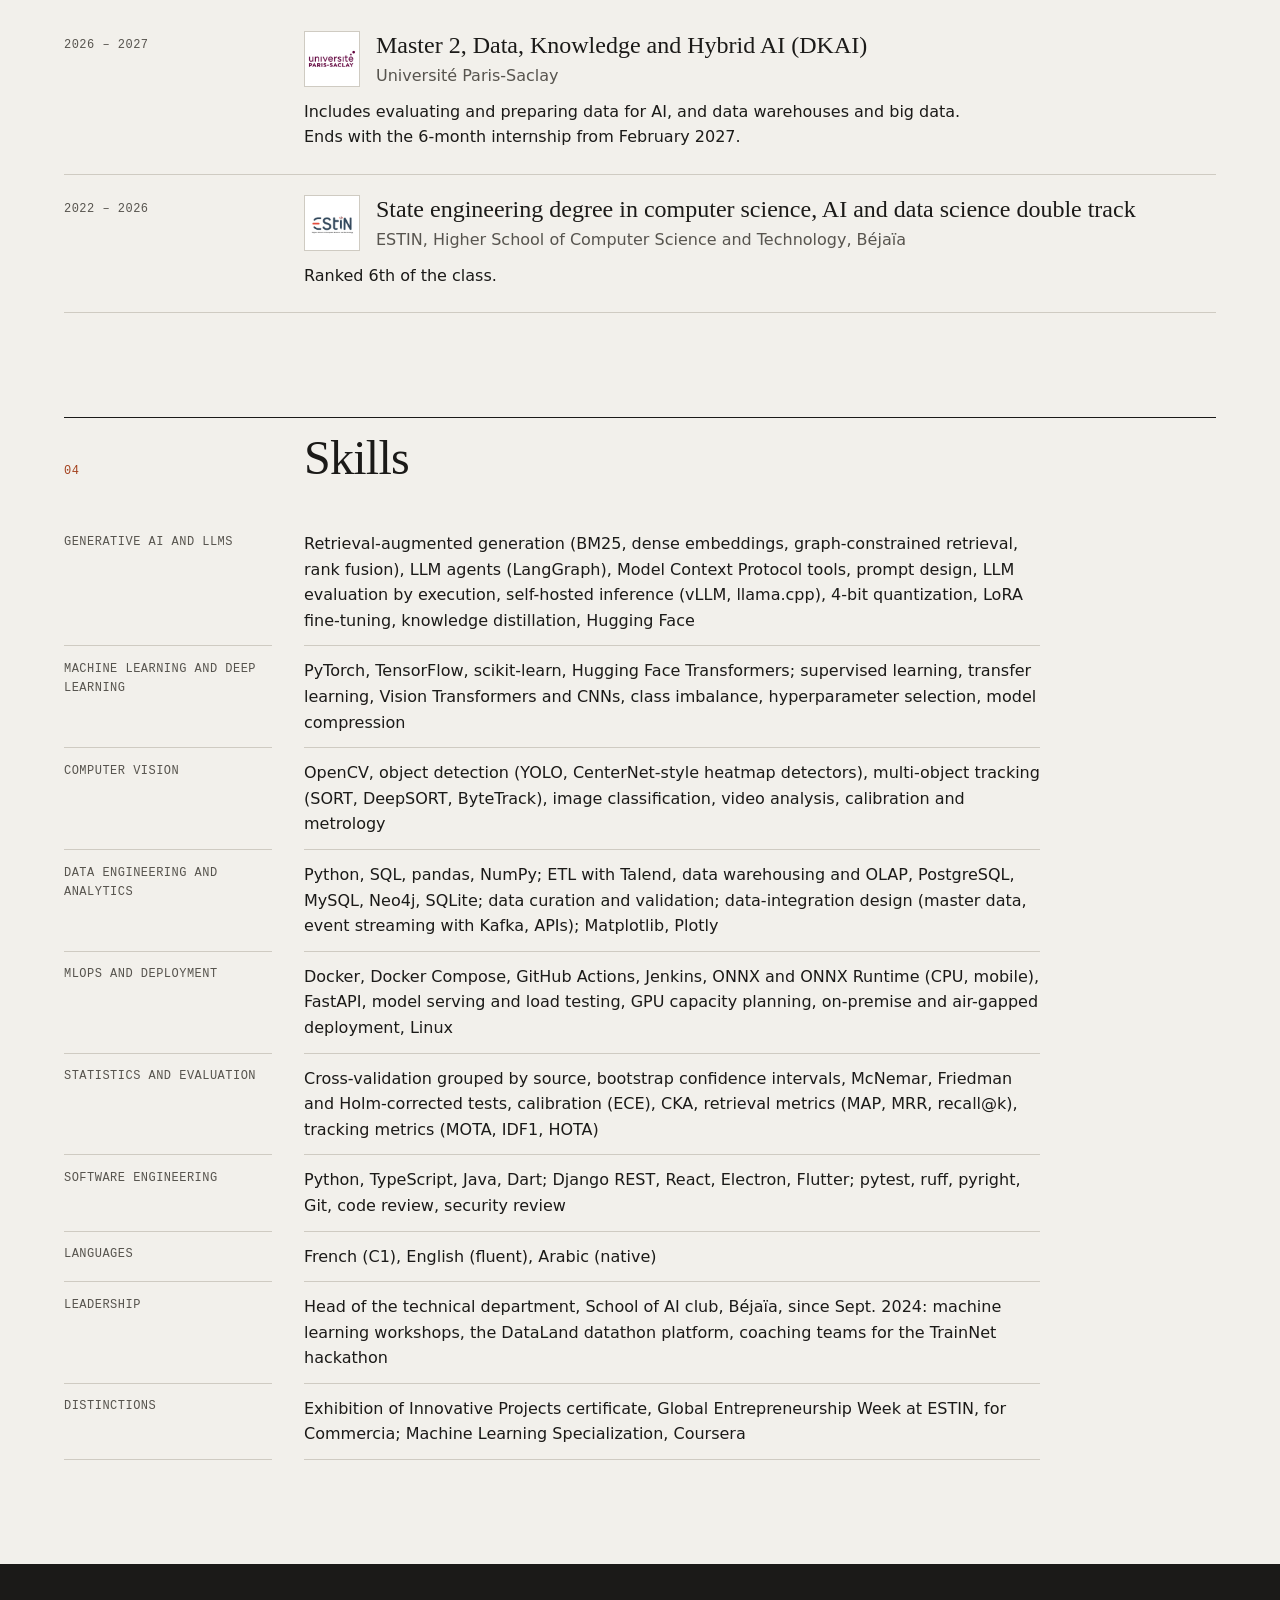
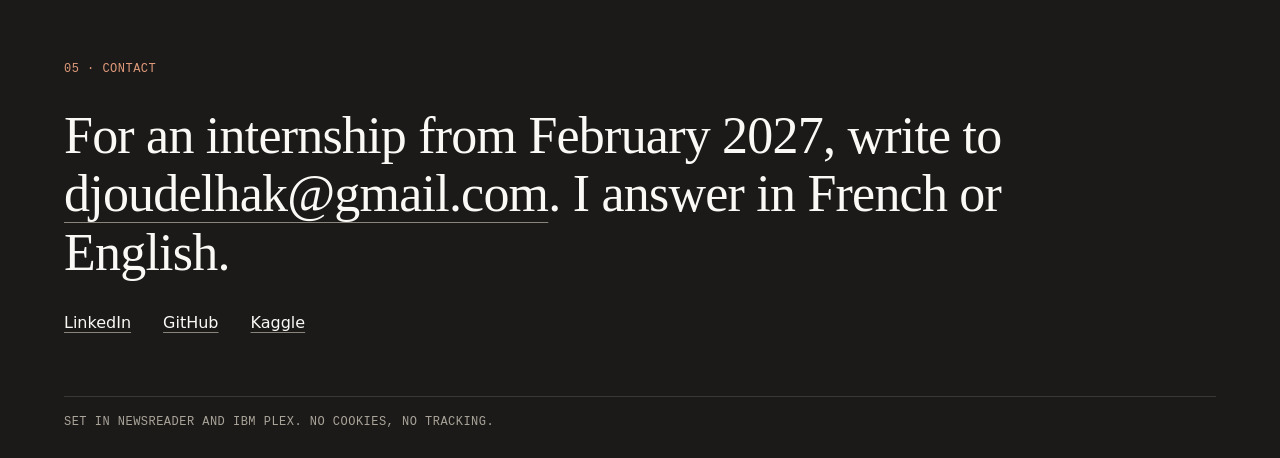
==== commit c4443911: "Internship length: 4 to 6 months Co-Authored-By: Claude Opus 5.5 <noreply@anthropic.com> Claude-Sess" ====
--- a/index.html
+++ b/index.html
@@ -56,7 +56,7 @@
 <section class="lookfor wrap" aria-labelledby="lookfor-t">
   <h2 class="spec-title" id="lookfor-t">Looking for</h2>
   <dl>
-    <div><dt>Internship</dt><dd>End-of-studies internship (PFE), 6 months, from February 2027</dd></div>
+    <div><dt>Internship</dt><dd>End-of-studies internship (PFE), 4 to 6 months, from February 2027</dd></div>
     <div><dt>Where</dt><dd>Paris first, then anywhere in France; open to Europe and Canada</dd></div>
     <div><dt>Roles</dt><dd>AI / ML engineer, LLM and GenAI engineer, data scientist, computer vision engineer, data engineer, MLOps, applied research</dd></div>
     <div><dt>Setting</dt><dd>Industry, startup, consulting or research lab</dd></div>
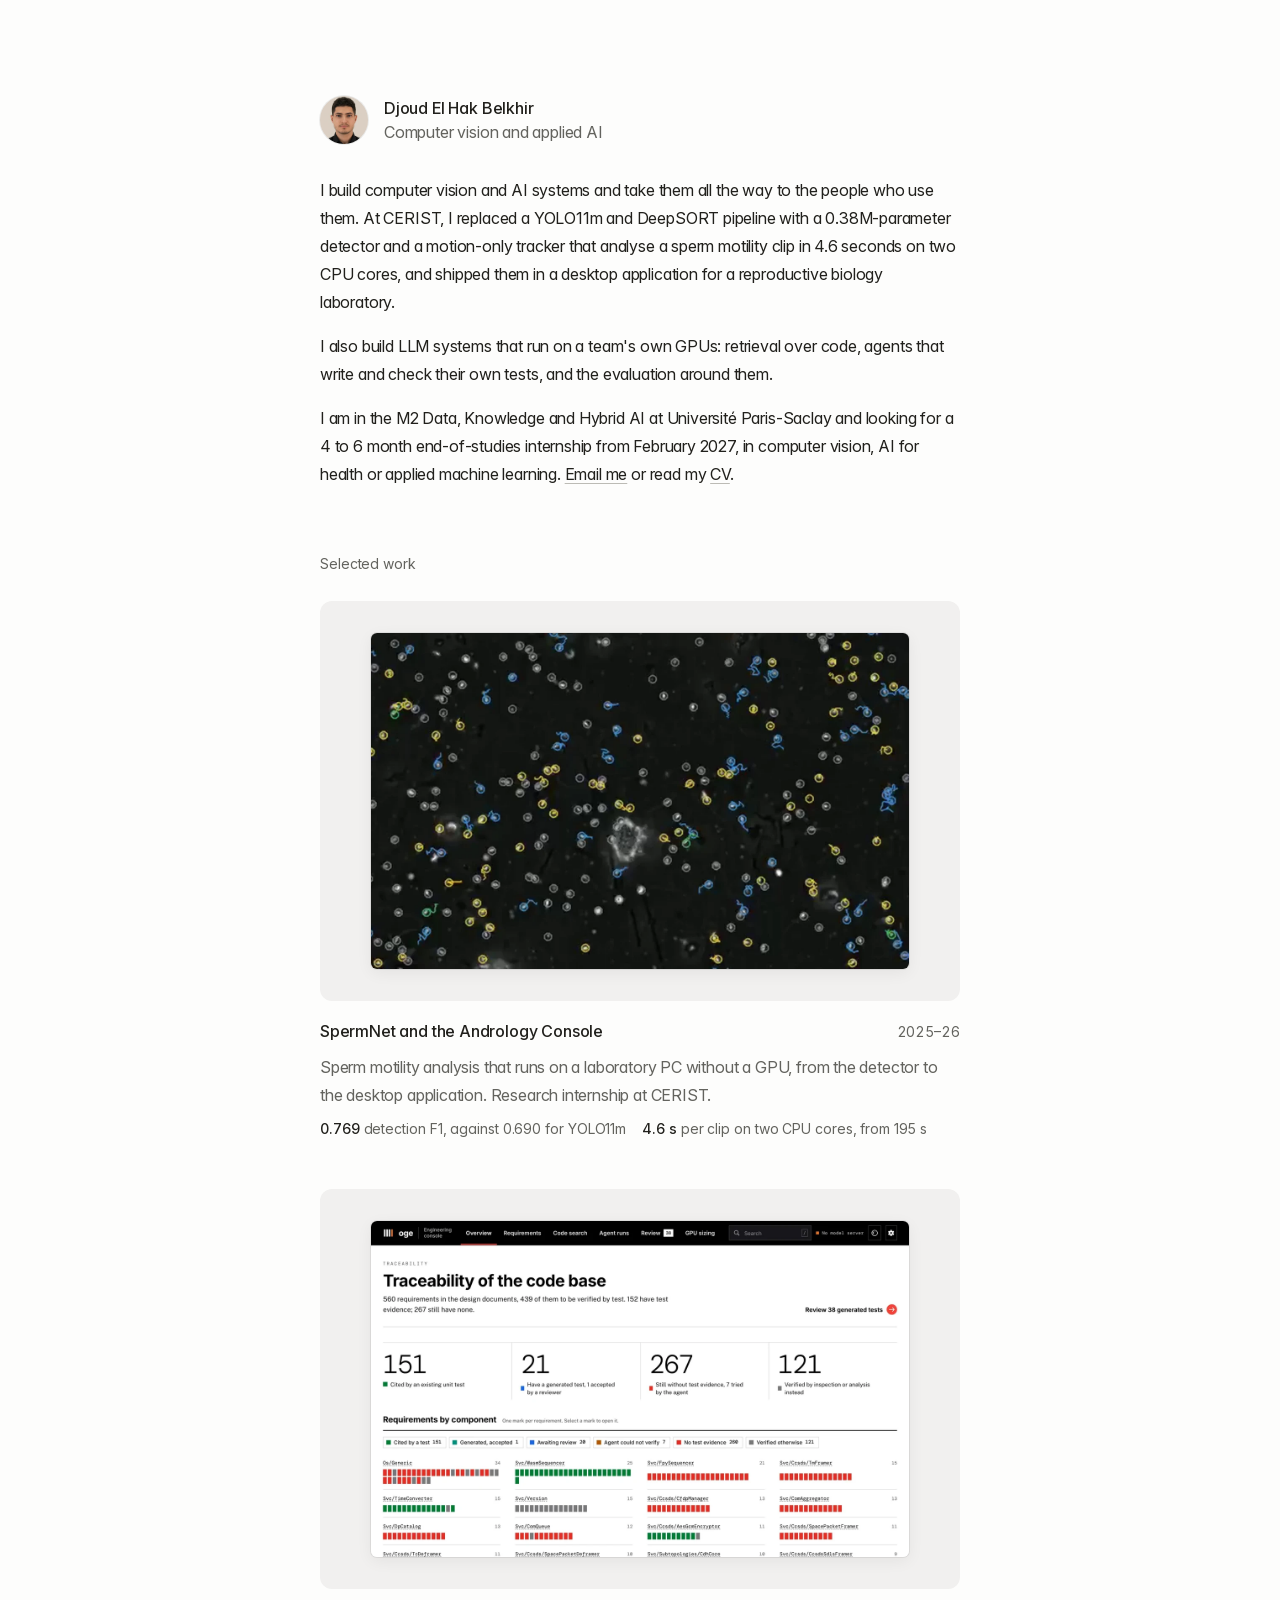
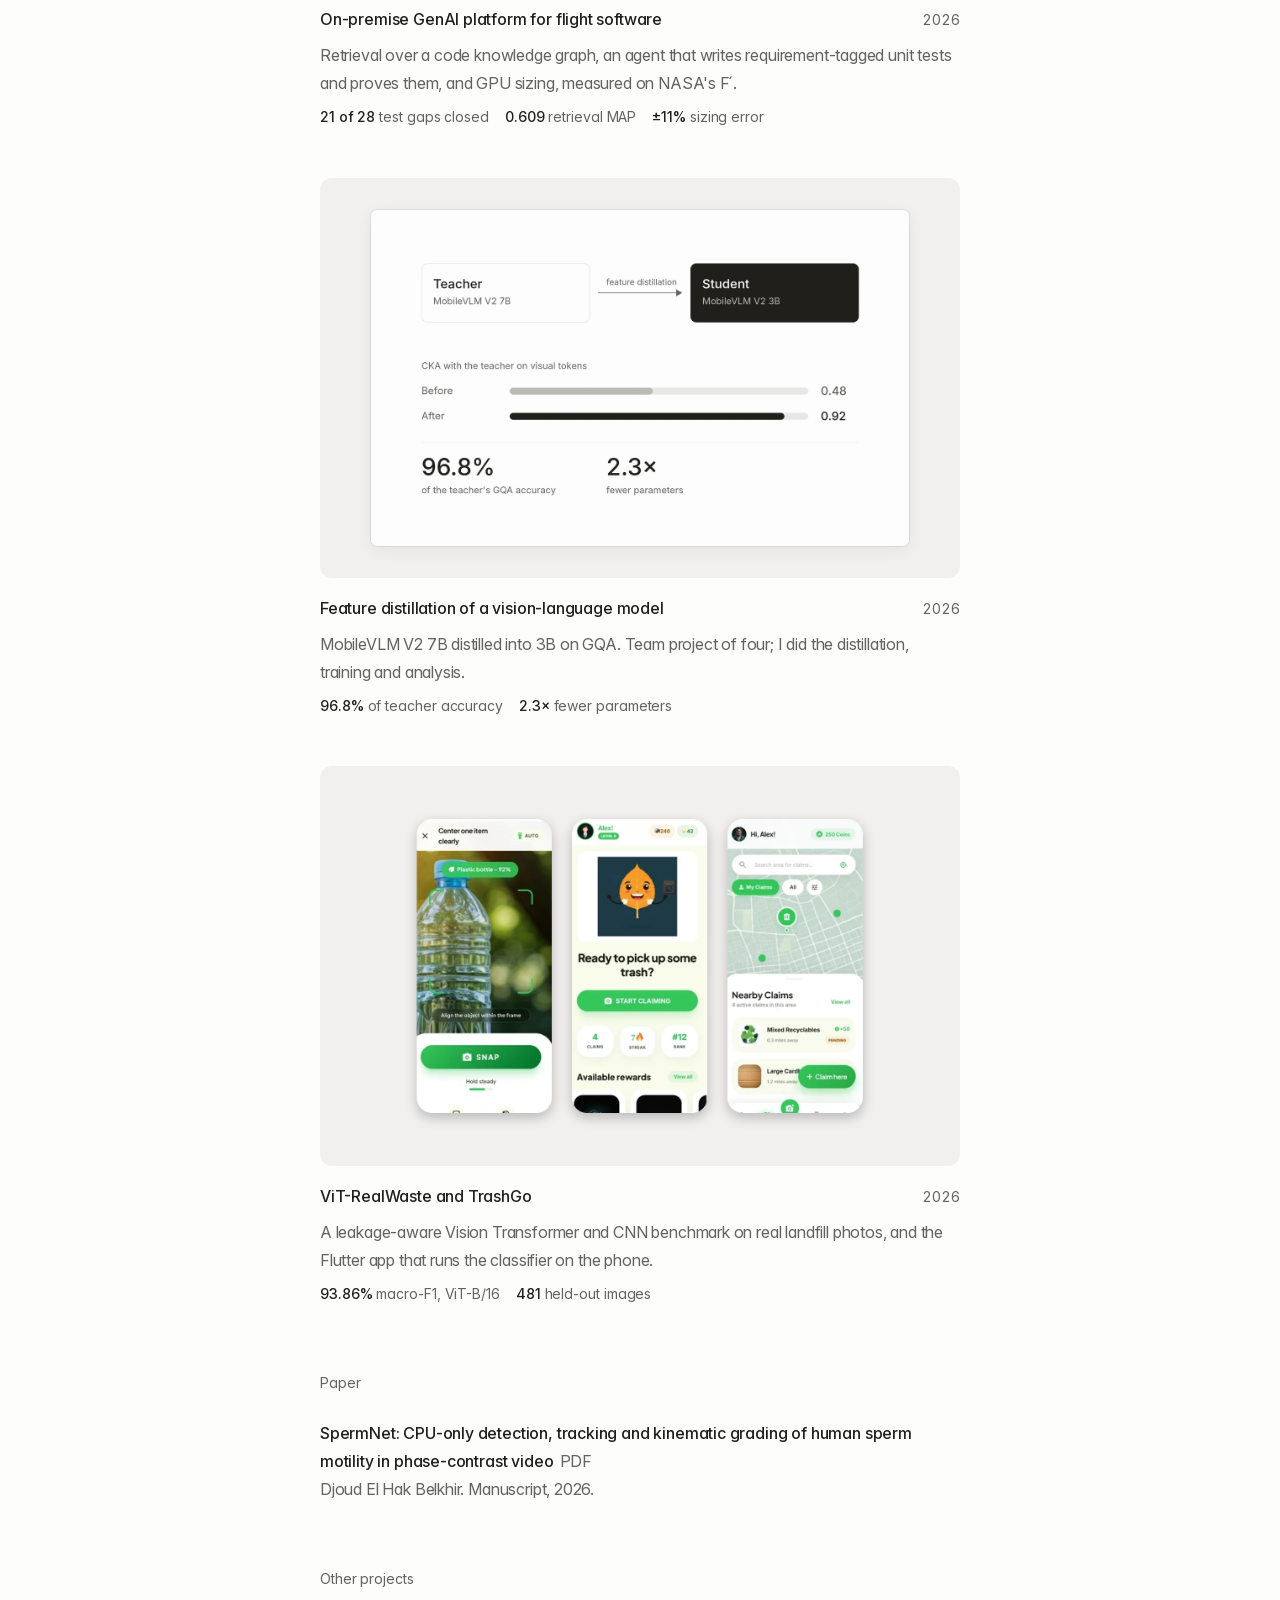
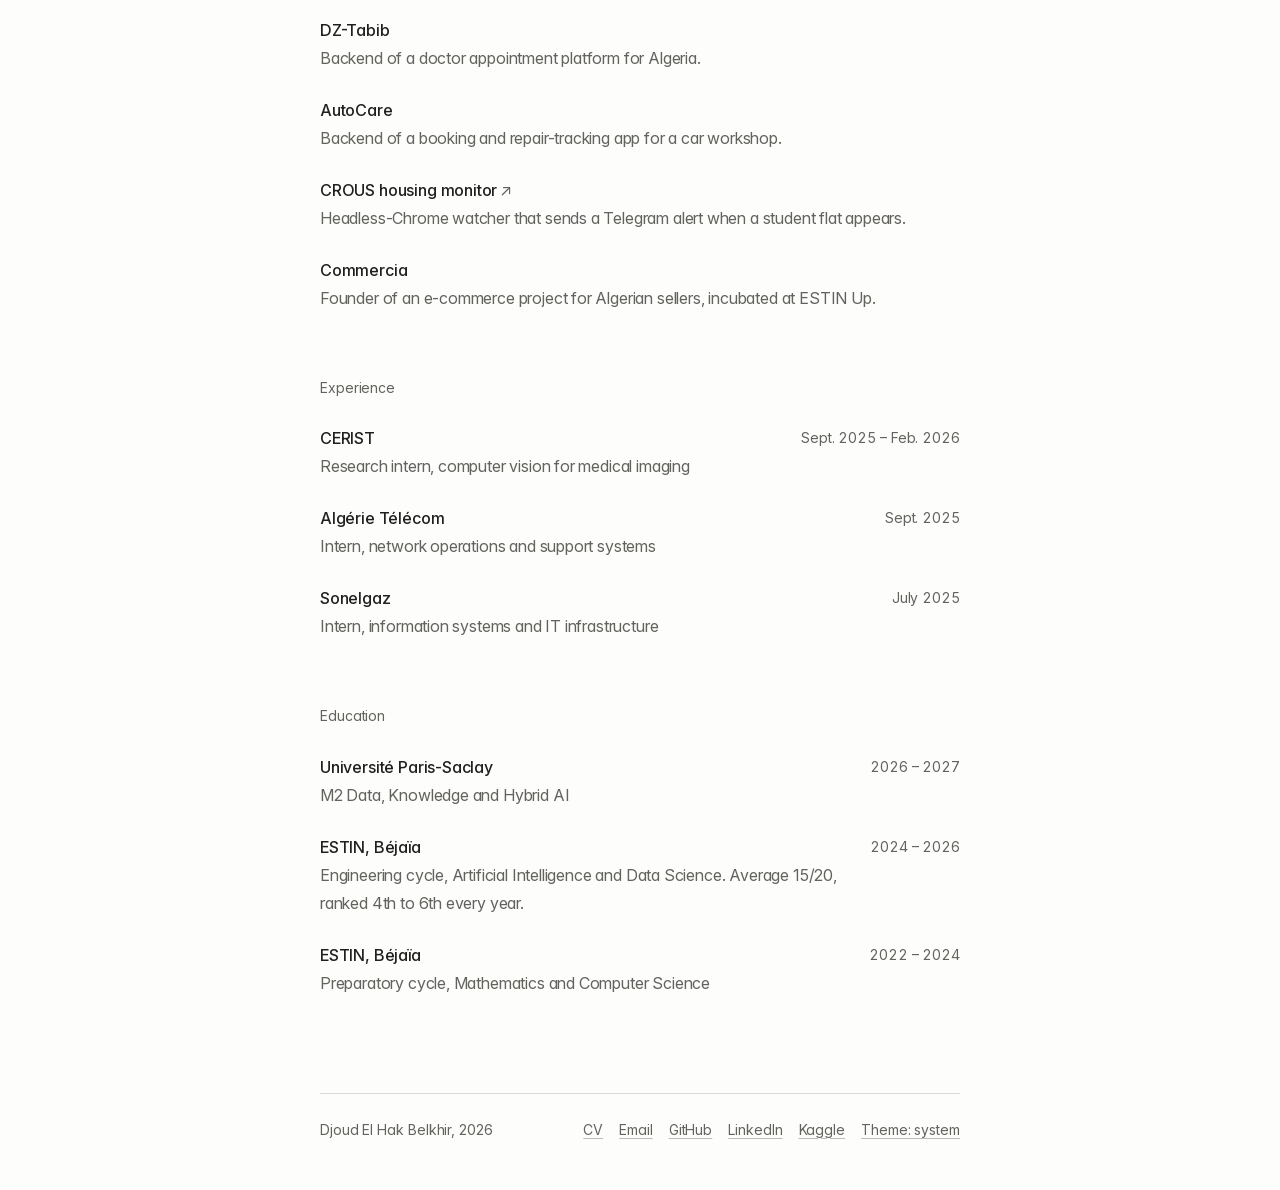
==== commit 811d53cd: "Redesign: minimalist system measured from top-tier references One 640px column, Inter at 14/16/24 wi" ====
--- a/index.html
+++ b/index.html
@@ -3,459 +3,133 @@
 <head>
 <meta charset="utf-8">
 <meta name="viewport" content="width=device-width, initial-scale=1">
-<title>Djoud El Hak Belkhir, AI and data engineer</title>
-<meta name="description" content="AI and data engineer, M2 Data, Knowledge and Hybrid AI at Université Paris-Saclay: LLMs, RAG and agents, machine learning and computer vision, data pipelines and deployment. Looking for a 6-month end-of-studies internship from February 2027.">
-<meta property="og:title" content="Djoud El Hak Belkhir, AI and data engineer">
-<meta property="og:description" content="AI and data engineer, M2 Data, Knowledge and Hybrid AI at Université Paris-Saclay: LLMs, RAG and agents, machine learning and computer vision, data pipelines and deployment. Looking for a 6-month end-of-studies internship from February 2027.">
+<title>Djoud El Hak Belkhir, computer vision and applied AI</title>
+<meta name="description" content="Computer vision and applied AI. M2 Data, Knowledge and Hybrid AI at Université Paris-Saclay, looking for a 4 to 6 month end-of-studies internship from February 2027.">
+<meta name="author" content="Djoud El Hak Belkhir">
+<link rel="canonical" href="https://djihad-elhak.github.io/">
+<meta property="og:title" content="Djoud El Hak Belkhir, computer vision and applied AI">
+<meta property="og:description" content="Computer vision and applied AI. M2 Data, Knowledge and Hybrid AI at Université Paris-Saclay, looking for a 4 to 6 month end-of-studies internship from February 2027.">
 <meta property="og:type" content="website">
 <meta property="og:url" content="https://djihad-elhak.github.io/">
 <meta property="og:image" content="https://djihad-elhak.github.io/og.jpg">
+<meta property="og:image:width" content="1200">
+<meta property="og:image:height" content="630">
 <meta name="twitter:card" content="summary_large_image">
+<meta name="color-scheme" content="light dark">
+<meta name="theme-color" content="#fdfdfc" media="(prefers-color-scheme: light)">
+<meta name="theme-color" content="#111110" media="(prefers-color-scheme: dark)">
 <link rel="icon" href="favicon.svg" type="image/svg+xml">
-<link rel="preload" href="fonts/newsreader-latin-400-normal.woff2" as="font" type="font/woff2" crossorigin>
-<link rel="preload" href="fonts/ibm-plex-sans-latin-400-normal.woff2" as="font" type="font/woff2" crossorigin>
+<link rel="preload" href="fonts/inter-var.woff2" as="font" type="font/woff2" crossorigin>
+<script>try{var t=localStorage.getItem("theme");if(t==="dark"||t==="light")document.documentElement.setAttribute("data-theme",t)}catch(e){}</script>
 <link rel="stylesheet" href="style.css">
+<script type="application/ld+json">{"@context":"https://schema.org","@type":"Person","name":"Djoud El Hak Belkhir","url":"https://djihad-elhak.github.io/","email":"mailto:djoudelhak@gmail.com","affiliation":{"@type":"CollegeOrUniversity","name":"Université Paris-Saclay"},"sameAs":["https://github.com/djihad-elhak","https://www.linkedin.com/in/djoud-el-hak-belkhir-055977223/","https://www.kaggle.com/djihadelhakbelkhir"]}</script>
 </head>
 <body>
 <a class="skip" href="#main">Skip to content</a>
+<main id="main" class="wrap">
 
-<header class="masthead">
-  <div class="wrap masthead-row">
-    <a class="masthead-name" href="./#top">Djoud El Hak Belkhir</a>
-    <nav aria-label="Sections">
-      <ul>
-        <li><a href="#experience">Experience</a></li>
-        <li><a href="#work">Projects</a></li>
-        <li><a href="#education">Education</a></li>
-        <li><a href="#skills">Skills</a></li>
-        <li><a href="#contact">Contact</a></li>
-      </ul>
-    </nav>
-    <p class="masthead-meta">Portfolio, 2026</p>
-  </div>
-</header>
-
-<main id="main">
-
-<section class="intro wrap" id="top" aria-labelledby="name">
-  <div class="intro-text">
-    <p class="kicker">AI and data engineer · M2 Data, Knowledge and Hybrid AI, Université Paris-Saclay</p>
-    <h1 id="name">Djoud El&nbsp;Hak Belkhir</h1>
-    <p class="standfirst">I build AI systems from data to production: LLM applications with retrieval (RAG) and agents, machine learning and computer vision models, and the data pipelines, evaluation and deployment around them, on GPUs, ordinary CPUs or phones.</p>
-    <p class="intro-more">Six months of applied research at CERIST, a single-author research paper, and six documented projects, most with public code. I measure what each design choice is worth before I keep it.</p>
-    <ul class="spec-links">
-      <li><a href="mailto:djoudelhak@gmail.com">djoudelhak@gmail.com</a></li>
-      <li><a href="https://www.linkedin.com/in/djoud-el-hak-belkhir-055977223/" rel="noopener">LinkedIn</a></li>
-      <li><a href="https://github.com/djihad-elhak" rel="noopener">GitHub</a></li>
-      <li><a href="https://www.kaggle.com/djihadelhakbelkhir" rel="noopener">Kaggle</a></li>
-    </ul>
-  </div>
-  <figure class="portrait"><img src="img/portrait.webp" width="720" height="900" alt="Portrait of Djoud El Hak Belkhir"></figure>
-</section>
-
-<section class="lookfor wrap" aria-labelledby="lookfor-t">
-  <h2 class="spec-title" id="lookfor-t">Looking for</h2>
-  <dl>
-    <div><dt>Internship</dt><dd>End-of-studies internship (PFE), 4 to 6 months, from February 2027</dd></div>
-    <div><dt>Where</dt><dd>Paris first, then anywhere in France; open to Europe and Canada</dd></div>
-    <div><dt>Roles</dt><dd>AI / ML engineer, LLM and GenAI engineer, data scientist, computer vision engineer, data engineer, MLOps, applied research</dd></div>
-    <div><dt>Setting</dt><dd>Industry, startup, consulting or research lab</dd></div>
-    <div><dt>After</dt><dd>Open to a full-time position or a CIFRE PhD</dd></div>
-    <div><dt>Languages</dt><dd>French (C1), English (fluent), Arabic (native)</dd></div>
-  </dl>
-</section>
-
-<section class="caps wrap" aria-label="What I work on">
-      <div><h3>Generative AI and LLMs</h3><p>RAG with hybrid retrieval (BM25, dense embeddings, knowledge graph), LLM agents with LangGraph and MCP tools, LLM evaluation, self-hosted inference with vLLM and llama.cpp, quantization, LoRA fine-tuning, knowledge distillation.</p><a href="projects/oge.html">See it in On-premise GenAI platform</a></div>
-      <div><h3>Machine learning and computer vision</h3><p>PyTorch, Hugging Face, scikit-learn. Object detection and multi-object tracking, Vision Transformers and CNNs, tiny-object detection, model compression, rigorous evaluation with cross-validation and bootstrap intervals.</p><a href="projects/spermnet.html">See it in SpermNet</a></div>
-      <div><h3>Data engineering and analytics</h3><p>Python, SQL, pandas, ETL with Talend, data warehousing and OLAP, PostgreSQL and MySQL, data validation, statistical testing, data-integration architecture (master data, event streaming, APIs).</p><a href="#sonelgaz">See it in the Sonelgaz internship</a></div>
-      <div><h3>MLOps and deployment</h3><p>Docker and Docker Compose, CI/CD with GitHub Actions and Jenkins, ONNX Runtime on CPU and mobile, FastAPI services, GPU capacity planning, air-gapped and on-premise deployment.</p><a href="projects/trashgo.html">See it in TrashGo, on-device</a></div>
-</section>
-
-<section class="ledger-section wrap" id="experience" aria-labelledby="exp-title">
-  <div class="section-head">
-    <p class="label">01</p>
-    <h2 id="exp-title">Experience</h2>
-  </div>
-  <ol class="ledger">
-    <li>
-      <p class="when">Sept. 2025 – Feb. 2026<span>6 months</span></p>
-      <div>
-        <div class="entry-head"><span class="logo"><img src="img/logos/cerist.webp" width="160" height="160" alt="CERIST"></span><div><h3>Research intern, computer vision and AI for medical imaging</h3><p class="org">CERIST, Data Science Unit, Algeria</p></div></div>
-        <p class="lead-in">Automated sperm motility analysis for a reproductive biology laboratory: find every spermatozoon in microscope video (heads about 10 pixels wide, more than a thousand per frame in dense samples, at 25 fps), follow it, measure its velocity and grade it as the WHO manual does, on an ordinary PC with no GPU. Full write-up: <a href="projects/spermnet.html">SpermNet case study</a>.</p>
-        <h4>Audit of the first version</h4>
-        <ul>
-          <li>Built the baseline (YOLO11m detection, DeepSORT tracking with a MobileNetV2 re-ID network) and measured where it failed: 195 s of CPU per one-second clip, merged touching heads, tracks broken after 15.4 of 25 frames on average.</li>
-          <li>Showed that a head-shape gate cut recall from 0.593 to 0.074 and that the 300-detection cap was hit in a third of frames, and removed both.</li>
-        </ul>
-        <h4>Data and evaluation</h4>
-        <ul>
-          <li>Curated one-second recordings by reviewing raw acquisitions frame by frame in OpenCV and re-encoding them losslessly; 2,410 labelled objects for detection and tracking, and an evaluation set of 45 recordings from 15 samples.</li>
-          <li>Set up five-fold cross-validation grouped by video, tracking metrics (MOTA, IDF1, HOTA) and an analysis of how each detector error biases the motile fraction a clinician reads.</li>
-        </ul>
-        <h4>Model and tracking</h4>
-        <ul>
-          <li>Designed and trained SpermNet, a 375,621-parameter U-shaped detector with a stride-2 centre-point output and a three-channel spatio-temporal input: F1 0.769 against 0.690 for a tuned YOLO11m, with 53 times fewer parameters.</li>
-          <li>Replaced DeepSORT with a motion-gated tracker and showed association was not the bottleneck: IDF1 0.724 against 0.621 with the same tracker. The complete analysis now takes 4.6 s per clip on two CPU cores, against 195 s for the baseline.</li>
-        </ul>
-        <h4>Measurement</h4>
-        <ul>
-          <li>Took the velocity scale from the laboratory calibration instead of the specimen, with a head-length estimate only as a fallback that withholds grades a and b.</li>
-          <li>Computed kinematics (VCL, VSL, VAP, LIN, STR, WOB, ALH, BCF) from sub-pixel centroids with explicit conventions (three-point average path, 0.3 px jitter dead band, 10-point minimum track), measured what each is worth, and graded each track a to d on VCL.</li>
-        </ul>
-        <h4>Product and deployment</h4>
-        <ul>
-          <li>Exported the detector to ONNX with verified numerical parity and cut the installer from 1.7 GB to 450 MB by removing PyTorch.</li>
-          <li>Built the Andrology Console: Electron and React/TypeScript over a FastAPI engine, with patients, collection diary, worklist, overlay review against the video, calibration, laboratory parameters, PDF/CSV/Excel reports in English and French, roles, a hash-chained audit trail and three rounds of security review.</li>
-          <li>Ran the pipeline on 45 clinical recordings from 15 samples (field-to-field intraclass correlation 0.96 for motility and PR) and wrote it up as a single-author <a href="papers/spermnet.pdf">research paper</a>.</li>
-        </ul>
-        <p class="keys entry-stack"><span>PyTorch</span><span>OpenCV</span><span>ONNX Runtime</span><span>NumPy</span><span>FastAPI</span><span>Electron</span><span>React</span><span>TypeScript</span></p>
-        <figure class="plate video-plate">
-  <video id="v-cerist" controls preload="metadata" playsinline poster="media/andrology-console-poster.webp" width="1440" height="790">
-    <source src="media/andrology-console.mp4" type="video/mp4">
-    Your browser cannot play this video. <a href="media/andrology-console.mp4">Download it (MP4)</a>.
-  </video>
-  <figcaption><span class="fig">Fig. 1</span> The Andrology Console in use. All patients and operators are test data.</figcaption>
-  <div class="chapters" aria-label="Jump to a part of the video">
-    <button type="button" data-v="v-cerist" data-t="0"><span>0:00</span>Sign-in</button>
-    <button type="button" data-v="v-cerist" data-t="4"><span>0:04</span>Worklist</button>
-    <button type="button" data-v="v-cerist" data-t="8"><span>0:08</span>Patients</button>
-    <button type="button" data-v="v-cerist" data-t="12"><span>0:12</span>Booking a collection</button>
-    <button type="button" data-v="v-cerist" data-t="16"><span>0:16</span>Collection diary</button>
-    <button type="button" data-v="v-cerist" data-t="28"><span>0:28</span>Result: motility by velocity</button>
-    <button type="button" data-v="v-cerist" data-t="32"><span>0:32</span>Motility by class</button>
-    <button type="button" data-v="v-cerist" data-t="44"><span>0:44</span>Overlay review of the tracks</button>
-    <button type="button" data-v="v-cerist" data-t="60"><span>1:00</span>Graded result</button>
-    <button type="button" data-v="v-cerist" data-t="72"><span>1:12</span>PDF report</button>
-    <button type="button" data-v="v-cerist" data-t="80"><span>1:20</span>Analyses, quality control</button>
-    <button type="button" data-v="v-cerist" data-t="100"><span>1:40</span>Calibration</button>
-    <button type="button" data-v="v-cerist" data-t="124"><span>2:04</span>Laboratory parameters</button>
-    <button type="button" data-v="v-cerist" data-t="136"><span>2:16</span>Audit trail</button>
-    <button type="button" data-v="v-cerist" data-t="140"><span>2:20</span>Operators and access</button>
-    <button type="button" data-v="v-cerist" data-t="148"><span>2:28</span>Theme and language</button>
-  </div>
-</figure>
-      </div>
-    </li>
-    <li id="algerie-telecom">
-      <p class="when">Sept. – Oct. 2025</p>
-      <div>
-        <div class="entry-head"><span class="logo"><img src="img/logos/algerie-telecom.webp" width="160" height="160" alt="Algérie Télécom"></span><div><h3>Intern, network operations and support systems (OSS/BSS)</h3><p class="org">Algérie Télécom, Access Network Maintenance Centre (CMRA), Batna</p></div></div>
-        <p class="lead-in">The national operator's maintenance centre that supervises the copper and fibre access network serving residential and business subscribers. I explored its operational and business support systems hands-on, and the data they produce.</p>
-        <h4>Support systems and their data</h4>
-        <ul>
-          <li>Studied the NGBSS stack end to end. On the business side (BSS): CRM over a unified customer database with interaction history and segmentation, billing and revenue, order management through the LACTEL front office, the product catalogue and its eligibility rules.</li>
-          <li>On the operations side (OSS): service fulfilment, service assurance, network inventory and capacity planning by geographic zone, and operations management.</li>
-          <li>Traced the customer connection flow from the request in LACTEL to technical eligibility, scheduling, installation and activation.</li>
-        </ul>
-        <h4>Real-time supervision and incident handling</h4>
-        <ul>
-          <li>Followed real-time supervision of MSAN and OLT equipment on the GAYA 5 and GAYA 7 platforms: automatic anomaly detection, alarm management, performance dashboards and automated reporting.</li>
-          <li>Documented the incident pipeline from automatic alarm to resolution: classification by type, prioritisation by impact, escalation and SLA follow-up.</li>
-        </ul>
-        <figure class="diagram">
-  <div class="scroll narrow" tabindex="0" role="region" aria-label="Alarm handling at the access-network maintenance centre, scrolls sideways on small screens">
-    <svg viewBox="0 0 900 168" role="img" aria-labelledby="dg13-t">
-      <title id="dg13-t">Alarm handling at the access-network maintenance centre</title>
-      <defs><marker id="dg13-a" viewBox="0 0 8 8" refX="7" refY="4" markerWidth="7" markerHeight="7" orient="auto-start-reverse"><path class="dg-arrow" d="M0,0 L8,4 L0,8 z"/></marker><marker id="dg13-am" viewBox="0 0 8 8" refX="7" refY="4" markerWidth="7" markerHeight="7" orient="auto-start-reverse"><path class="dg-arrow mark" d="M0,0 L8,4 L0,8 z"/></marker></defs>
-      <rect class="dg-box soft" x="10" y="40" width="140" height="80" rx="2"/>
-<text class="dg-t" x="20" y="60">MSAN and OLT</text>
-<text class="dg-s" x="20" y="77">copper and fibre</text>
-<text class="dg-s" x="20" y="91">access nodes</text>
-<rect class="dg-box" x="175" y="40" width="130" height="80" rx="2"/>
-<text class="dg-k" x="185" y="56">1</text>
-<text class="dg-t" x="185" y="74">Detect</text>
-<text class="dg-s" x="185" y="91">automatic alarms</text>
-<text class="dg-s" x="185" y="105">GAYA 5 / 7</text>
-<rect class="dg-box mark" x="318" y="40" width="130" height="80" rx="2"/>
-<text class="dg-k" x="328" y="56">2</text>
-<text class="dg-t" x="328" y="74">Classify</text>
-<text class="dg-s" x="328" y="91">power, transmission,</text>
-<text class="dg-s" x="328" y="105">software, equipment</text>
-<polyline class="dg-e" points="306,80.0 317,80.0" marker-end="url(#dg13-a)"/>
-<rect class="dg-box" x="461" y="40" width="130" height="80" rx="2"/>
-<text class="dg-k" x="471" y="56">3</text>
-<text class="dg-t" x="471" y="74">Prioritise</text>
-<text class="dg-s" x="471" y="91">impact and</text>
-<text class="dg-s" x="471" y="105">urgency</text>
-<polyline class="dg-e" points="449,80.0 460,80.0" marker-end="url(#dg13-a)"/>
-<rect class="dg-box" x="604" y="40" width="130" height="80" rx="2"/>
-<text class="dg-k" x="614" y="56">4</text>
-<text class="dg-t" x="614" y="74">Escalate</text>
-<text class="dg-s" x="614" y="91">specialised</text>
-<text class="dg-s" x="614" y="105">teams</text>
-<polyline class="dg-e" points="592,80.0 603,80.0" marker-end="url(#dg13-a)"/>
-<rect class="dg-box dark" x="747" y="40" width="130" height="80" rx="2"/>
-<text class="dg-k" x="757" y="56">5</text>
-<text class="dg-t on-dark" x="757" y="74">Track</text>
-<text class="dg-s on-dark-s" x="757" y="91">to resolution,</text>
-<text class="dg-s on-dark-s" x="757" y="105">SLA follow-up</text>
-<polyline class="dg-e" points="735,80.0 746,80.0" marker-end="url(#dg13-a)"/>
-<polyline class="dg-e" points="151,80 174,80" marker-end="url(#dg13-a)"/>
-<text class="dg-s" x="10" y="152" text-anchor="start">Plus real-time dashboards, performance analysis and automated reporting on the same supervision data.</text>
-    </svg>
-  </div>
-  <figcaption><span class="fig">Fig. 2</span> The incident pipeline I followed at the CMRA, from equipment alarms to resolution.</figcaption>
-</figure>
-        <h4>Network and field work</h4>
-        <ul>
-          <li>Took part in fibre-optic operation and maintenance; studied the FTTx evolution from ADSL2+/VDSL2 to GPON and XGS-PON, and the GPON distribution chain (OLT, optical distribution network, 1:8 to 1:32 splitters, ONT).</li>
-          <li>Summarised the access-network inventory in my report: 8,008 ADSL2+ and 2,631 VDSL2-vectoring MSANs and 870 GPON OLTs, about 7.6 million lines of capacity.</li>
-          <li>Delivered a 20-page internship report.</li>
-        </ul>
-        <p class="takeaway">What I took from it: alarm streams, supervision KPIs and inventory data at this scale are exactly the raw material for anomaly detection and predictive maintenance, the kind of industrial data problem I want to work on.</p>
-        <p class="keys entry-stack"><span>OSS / BSS</span><span>CRM data</span><span>Network supervision</span><span>Incident management</span><span>FTTH / GPON</span></p>
-      </div>
-    </li>
-    <li id="sonelgaz">
-      <p class="when">July 2025</p>
-      <div>
-        <div class="entry-head"><span class="logo"><img src="img/logos/sonelgaz.webp" width="160" height="160" alt="Sonelgaz"></span><div><h3>Intern, information systems and IT infrastructure</h3><p class="org">Sonelgaz, IT department, Batna · team of 2</p></div></div>
-        <p class="lead-in">Discovery internship in the IT department of Algeria's national electricity and gas company, whose billing, accounting and remote meter reading all depend on its information systems and network.</p>
-        <h4>Information systems and data flows</h4>
-        <ul>
-          <li>Mapped how a customer's consumption data travels end to end, from remote meter reading to billing, accounting and treasury, and which business applications own each step (GDO Élec, GDO Gaz, Hissab, Maliya, NOVA RH, Saturn).</li>
-          <li>Documented the evolution of the data platform: standalone IBM AIX machines with tape backups, then client-server on Ingres migrated to PostgreSQL on Red Hat Linux, then an N-tier architecture with Active Directory and VLAN segmentation; and the role of SCADA supervision and of the group data warehouse that feeds decision dashboards.</li>
-        </ul>
-        <figure class="diagram">
-  <div class="scroll narrow" tabindex="0" role="region" aria-label="Path of a consumption reading through Sonelgaz&#x27;s information systems, scrolls sideways on small screens">
-    <svg viewBox="0 0 900 196" role="img" aria-labelledby="dg14-t">
-      <title id="dg14-t">Path of a consumption reading through Sonelgaz&#x27;s information systems</title>
-      <defs><marker id="dg14-a" viewBox="0 0 8 8" refX="7" refY="4" markerWidth="7" markerHeight="7" orient="auto-start-reverse"><path class="dg-arrow" d="M0,0 L8,4 L0,8 z"/></marker><marker id="dg14-am" viewBox="0 0 8 8" refX="7" refY="4" markerWidth="7" markerHeight="7" orient="auto-start-reverse"><path class="dg-arrow mark" d="M0,0 L8,4 L0,8 z"/></marker></defs>
-      <rect class="dg-box" x="10" y="40" width="160" height="80" rx="2"/>
-<text class="dg-k" x="20" y="56">1</text>
-<text class="dg-t" x="20" y="74">Meter</text>
-<text class="dg-s" x="20" y="91">remote reading</text>
-<text class="dg-s" x="20" y="105">Saturn</text>
-<rect class="dg-box" x="192" y="40" width="160" height="80" rx="2"/>
-<text class="dg-k" x="202" y="56">2</text>
-<text class="dg-t" x="202" y="74">Network</text>
-<text class="dg-s" x="202" y="91">LAN, VLAN, WAN</text>
-<text class="dg-s" x="202" y="105">routers</text>
-<polyline class="dg-e" points="171,80.0 191,80.0" marker-end="url(#dg14-a)"/>
-<rect class="dg-box mark" x="374" y="40" width="160" height="80" rx="2"/>
-<text class="dg-k" x="384" y="56">3</text>
-<text class="dg-t" x="384" y="74">Servers</text>
-<text class="dg-s" x="384" y="91">N-tier,</text>
-<text class="dg-s" x="384" y="105">PostgreSQL</text>
-<polyline class="dg-e" points="353,80.0 373,80.0" marker-end="url(#dg14-a)"/>
-<rect class="dg-box" x="556" y="40" width="160" height="80" rx="2"/>
-<text class="dg-k" x="566" y="56">4</text>
-<text class="dg-t" x="566" y="74">Billing</text>
-<text class="dg-s" x="566" y="91">GDO Élec,</text>
-<text class="dg-s" x="566" y="105">GDO Gaz</text>
-<polyline class="dg-e" points="535,80.0 555,80.0" marker-end="url(#dg14-a)"/>
-<rect class="dg-box dark" x="738" y="40" width="160" height="80" rx="2"/>
-<text class="dg-k" x="748" y="56">5</text>
-<text class="dg-t on-dark" x="748" y="74">Finance</text>
-<text class="dg-s on-dark-s" x="748" y="91">Hissab, Maliya</text>
-<text class="dg-s on-dark-s" x="748" y="105">accounting, treasury</text>
-<polyline class="dg-e" points="717,80.0 737,80.0" marker-end="url(#dg14-a)"/>
-<text class="dg-s" x="10" y="150" text-anchor="start">Security across the chain: Active Directory, VLAN segmentation, access lists.</text>
-<text class="dg-s" x="10" y="172" text-anchor="start">A link failure anywhere on this path delays billing, which is why I tested failover offline (below).</text>
-    </svg>
-  </div>
-  <figcaption><span class="fig">Fig. 3</span> End-to-end data flow I mapped, from the smart meter to accounting.</figcaption>
-</figure>
-        <h4>Data-integration architecture (proposal)</h4>
-        <ul>
-          <li>Designed a target architecture to make heterogeneous systems interoperate: a master data repository for customers, meters and contracts, a data warehouse, a Kafka event bus for meter readings, an API gateway and ESB adapters, and observability with ELK and Grafana.</li>
-          <li>Specified a validation workflow for manual meter readings, UML use-case, class and sequence diagrams, a six-phase migration plan using the strangler pattern, and the risks and scalability measures. This was a study, not a deployed system.</li>
-        </ul>
-        <h4>Measured experiment</h4>
-        <ul>
-          <li>Built an offline lab of three FRRouting routers in Linux network namespaces to validate a redundant OSPF design and an SSH filtering rule before any change to production, and measured the interruption after each kind of failure from packet loss.</li>
-          <li>Found that default timers could not meet a 5-second target on a silent failure and that tuned timers did; the filtering rule blocked SSH without affecting HTTP.</li>
-        </ul>
-        <div class="bars" role="group" aria-label="Measured interruption after a link failure, offline OSPF lab (seconds, target &lt; 5 s)">
-<p class="bars-title">Measured interruption after a link failure, offline OSPF lab (seconds, target &lt; 5 s)</p>
-<div class="row"><span>Hard failure, default timers</span><span class="track" aria-hidden="true"><span class="fill" style="width:0.2%"></span></span><span class="val">0.1 s</span></div>
-<div class="row"><span>Silent failure, default timers (hello 10 / dead 40)</span><span class="track" aria-hidden="true"><span class="fill" style="width:91.5%"></span></span><span class="val">36.6 s</span></div>
-<div class="row hl"><span>Silent failure, tuned timers (hello 1 / dead 3)</span><span class="track" aria-hidden="true"><span class="fill" style="width:7.5%"></span></span><span class="val">3.0 s</span></div>
-</div>
-        <p class="keys entry-stack"><span>PostgreSQL</span><span>Data warehouse</span><span>Master data</span><span>Kafka (design)</span><span>APIs / ESB</span><span>Linux</span><span>OSPF</span></p>
-      </div>
-    </li>
-  </ol>
-</section>
-
-<section class="work" id="work" aria-labelledby="work-title">
-  <div class="wrap">
-    <div class="section-head">
-      <p class="label">02</p>
-      <h2 id="work-title">Selected work</h2>
+<section class="intro" aria-labelledby="name">
+  <div class="id">
+    <img class="avatar" src="img/avatar.webp" width="240" height="240" alt="">
+    <div>
+      <h1 id="name">Djoud El Hak Belkhir</h1>
+      <p>Computer vision and applied AI</p>
     </div>
   </div>
-  <ol class="index wrap" aria-label="Case studies">
-    <li><a href="projects/spermnet.html"><span class="index-n">2.1</span><span class="index-t">SpermNet and the Andrology Console</span><span class="index-d">Vision, medical AI</span><span class="index-y">2025–26</span></a></li>
-    <li><a href="projects/oge.html"><span class="index-n">2.2</span><span class="index-t">On-premise GenAI platform for flight software</span><span class="index-d">LLMs, RAG, agents</span><span class="index-y">2026</span></a></li>
-    <li><a href="projects/kd-vlm.html"><span class="index-n">2.3</span><span class="index-t">Feature distillation of a vision-language model</span><span class="index-d">Model compression</span><span class="index-y">2026</span></a></li>
-    <li><a href="projects/trashgo.html"><span class="index-n">2.4</span><span class="index-t">ViT-RealWaste and TrashGo</span><span class="index-d">Vision, on-device</span><span class="index-y">2026</span></a></li>
-    <li><a href="projects/dz-tabib.html"><span class="index-n">2.5</span><span class="index-t">DZ-Tabib</span><span class="index-d">Backend, web</span><span class="index-y"></span></a></li>
-    <li><a href="projects/autocare.html"><span class="index-n">2.6</span><span class="index-t">AutoCare</span><span class="index-d">Backend, web</span><span class="index-y"></span></a></li>
-  </ol>
-
-  <article class="summary wrap" id="p-spermnet" aria-labelledby="p-spermnet-t">
-    <p class="summary-n">2.1</p>
-    <div class="summary-body">
-      <div class="summary-text">
-        <h3 id="p-spermnet-t"><a href="projects/spermnet.html">SpermNet and the Andrology Console</a></h3>
-        <p>Automated sperm motility analysis that runs on a laboratory PC without a GPU. I replaced a YOLO11m and DeepSORT baseline with a 0.38 M-parameter detector and a motion-only tracker, stated and measured every kinematic convention, and shipped the engine in an offline desktop application.</p>
-        <p class="keys"><span><b>0.769</b> detection F1 vs 0.690</span> <span><b>195 s → 4.6 s</b> per clip on 2 CPU cores</span> <span><b>−1.6</b> vs −11.1 pts bias</span></p>
-        <p><a class="more-link" href="projects/spermnet.html">Read the case study</a></p>
-      </div>
-      <figure class="plate"><a href="projects/spermnet.html"><img src="img/andrology-result.webp" width="1600" height="1000" loading="lazy" alt="Andrology Console result screen."></a></figure>
-    </div>
-  </article>
-
-  <article class="summary wrap" id="p-oge" aria-labelledby="p-oge-t">
-    <p class="summary-n">2.2</p>
-    <div class="summary-body">
-      <div class="summary-text">
-        <h3 id="p-oge-t"><a href="projects/oge.html">On-premise GenAI platform for flight software</a></h3>
-        <p>An LLM platform an engineering team can run on its own GPUs, measured on NASA's F<span class="fp">´</span>: RAG over a code knowledge graph served through MCP, a LangGraph agent that writes requirement-tagged unit tests and proves them with the build, the tests and mutation testing, an LLM evaluation suite, GPU sizing and a web console.</p>
-        <p class="keys"><span><b>21 of 28</b> gaps closed by the agent</span> <span><b>0.609</b> retrieval MAP</span> <span><b>±11%</b> sizing error</span></p>
-        <p><a class="more-link" href="projects/oge.html">Read the case study</a></p>
-      </div>
-      <figure class="plate"><a href="projects/oge.html"><img src="img/oge-overview.webp" width="1600" height="1000" loading="lazy" alt="Engineering console overview."></a></figure>
-    </div>
-  </article>
-
-  <article class="summary wrap" id="p-kd" aria-labelledby="p-kd-t">
-    <p class="summary-n">2.3</p>
-    <div class="summary-body">
-      <div class="summary-text">
-        <h3 id="p-kd-t"><a href="projects/kd-vlm.html">Feature distillation of a vision-language model</a></h3>
-        <p>MobileVLM V2 7B distilled into 3B on GQA, my part of a team project. The student keeps 96.8% of the teacher's accuracy with 2.3 times fewer parameters; evaluated with bootstrap tests, calibration and CKA.</p>
-        <p class="keys"><span><b>96.8%</b> of teacher accuracy</span> <span><b>2.3×</b> fewer parameters</span></p>
-        <p><a class="more-link" href="projects/kd-vlm.html">Read the case study</a></p>
-      </div>
-      <div class="bars" role="group" aria-label="CKA with the teacher on visual tokens">
-<p class="bars-title">CKA with the teacher on visual tokens</p>
-<div class="row"><span>Before distillation</span><span class="track" aria-hidden="true"><span class="fill" style="width:48.0%"></span></span><span class="val">0.48</span></div>
-<div class="row hl"><span>After</span><span class="track" aria-hidden="true"><span class="fill" style="width:92.0%"></span></span><span class="val">0.92</span></div>
-</div>
-    </div>
-  </article>
-
-  <article class="summary wrap" id="p-trashgo" aria-labelledby="p-trashgo-t">
-    <p class="summary-n">2.4</p>
-    <div class="summary-body">
-      <div class="summary-text">
-        <h3 id="p-trashgo-t"><a href="projects/trashgo.html">ViT-RealWaste and TrashGo</a></h3>
-        <p>A leakage-aware Vision Transformer vs CNN benchmark on real landfill waste photos, and the Flutter app that runs the classifier on the phone and turns a correct photo into a reward.</p>
-        <p class="keys"><span><b>93.86%</b> macro-F1, ViT-B/16</span> <span><b>481</b> held-out images</span> <span>on-device ONNX</span></p>
-        <p><a class="more-link" href="projects/trashgo.html">Read the case study</a></p>
-      </div>
-      <div class="summary-phones">
-        <a href="projects/trashgo.html"><img src="img/trashgo-scan.webp" width="199" height="433" loading="lazy" alt="TrashGo scanning screen labelling a plastic bottle at 92%."></a>
-        <a href="projects/trashgo.html"><img src="img/trashgo-home.webp" width="209" height="454" loading="lazy" alt="TrashGo home screen."></a>
-        <a href="projects/trashgo.html"><img src="img/trashgo-map.webp" width="204" height="443" loading="lazy" alt="TrashGo claim map."></a>
-      </div>
-    </div>
-  </article>
-
-  <article class="summary wrap" id="p-dztabib" aria-labelledby="p-dztabib-t">
-    <p class="summary-n">2.5</p>
-    <div class="summary-body">
-      <div class="summary-text">
-        <h3 id="p-dztabib-t"><a href="projects/dz-tabib.html">DZ-Tabib</a></h3>
-        <p>A doctor appointment platform for Algeria. I built the backend: radius search, bookings on site or by video, and doctor onboarding from the national ID card.</p>
-        <p class="keys"><span>Django REST</span> <span>MySQL</span> <span>Docker + CI</span></p>
-        <p><a class="more-link" href="projects/dz-tabib.html">Read the case study</a></p>
-      </div>
-      <figure class="plate"><a href="projects/dz-tabib.html"><img src="img/dztabib-home.webp" width="1600" height="864" loading="lazy" alt="DZ-Tabib landing page."></a></figure>
-    </div>
-  </article>
-
-  <article class="summary wrap" id="p-autocare" aria-labelledby="p-autocare-t">
-    <p class="summary-n">2.6</p>
-    <div class="summary-body">
-      <div class="summary-text">
-        <h3 id="p-autocare-t"><a href="projects/autocare.html">AutoCare</a></h3>
-        <p>Booking and repair tracking for a car workshop. I built the backend: customer bookings, a staff workflow through arrival and repair, and status emails.</p>
-        <p class="keys"><span>Django REST</span> <span>MySQL</span> <span>Figma design</span></p>
-        <p><a class="more-link" href="projects/autocare.html">Read the case study</a></p>
-      </div>
-      <figure class="plate"><a href="projects/autocare.html"><img src="img/autocare-home.webp" width="1600" height="900" loading="lazy" alt="AutoCare landing page."></a></figure>
-    </div>
-  </article>
-
-  <div class="wrap also">
-    <h3 class="also-title">Also built</h3>
-    <ul>
-      <li><h4>Commercia</h4><p>Founder of a 3-person startup project: one e-commerce platform for Algerian sellers with storefront, local delivery, CRM and ERP. Incubated at ESTIN Up, presented at the Global Entrepreneurship Week exhibition.</p></li>
-      <li><h4><a href="https://github.com/djihad-elhak/crous">CROUS housing monitor</a></h4><p>Watches a student housing search with headless Chrome and sends a Telegram alert with a screenshot when a new listing appears. Runs on GitHub Actions.</p></li>
-      <li><h4>Data warehouse</h4><p>Academic project: a data warehouse and its ETL chain on real data, then OLAP analysis. Talend, SQL.</p></li>
-    </ul>
+  <div class="prose">
+    <p>I build computer vision and AI systems and take them all the way to the people who use them. At CERIST, I replaced a YOLO11m and DeepSORT pipeline with a 0.38M&#8209;parameter detector and a motion-only tracker that analyse a sperm motility clip in 4.6&nbsp;seconds on two CPU cores, and shipped them in a desktop application for a reproductive biology laboratory.</p>
+    <p>I also build LLM systems that run on a team's own GPUs: retrieval over code, agents that write and check their own tests, and the evaluation around them.</p>
+    <p>I am in the M2 Data, Knowledge and Hybrid AI at Université Paris-Saclay and looking for a 4&nbsp;to&nbsp;6&nbsp;month end&#8209;of&#8209;studies internship from February&nbsp;2027, in computer vision, AI for health or applied machine learning. <a href="mailto:djoudelhak@gmail.com">Email me</a> or read my <a href="cv.html">CV</a>.</p>
   </div>
 </section>
 
-<section class="ledger-section wrap" id="education" aria-labelledby="edu-title">
-  <div class="section-head">
-    <p class="label">03</p>
-    <h2 id="edu-title">Education</h2>
-  </div>
-  <ol class="ledger">
-    <li>
-      <p class="when">2026 – 2027</p>
-      <div>
-        <div class="entry-head"><span class="logo"><img src="img/logos/paris-saclay.webp" width="160" height="160" alt="Université Paris-Saclay"></span><div><h3>Master 2, Data, Knowledge and Hybrid AI (DKAI)</h3><p class="org">Université Paris-Saclay</p></div></div>
-        <p>Includes evaluating and preparing data for AI, and data warehouses and big data. Ends with the 6-month internship from February 2027.</p>
+<section class="section" id="work" aria-labelledby="work-t">
+  <h2 class="label" id="work-t">Selected work</h2>
+  <ul class="work">
+    <li class="card">
+      <a class="media-link" href="projects/spermnet.html" tabindex="-1" aria-hidden="true"><div class="media"><img src="img/media/spermnet.webp" width="1280" height="800" loading="lazy" decoding="async" alt=""></div></a>
+      <div class="card-body">
+        <div class="card-head"><h3><a href="projects/spermnet.html">SpermNet and the Andrology Console</a></h3><span class="year">2025–26</span></div>
+        <p>Sperm motility analysis that runs on a laboratory PC without a GPU, from the detector to the desktop application. Research internship at CERIST.</p>
+        <p class="facts"><span><b>0.769</b> detection F1, against 0.690 for YOLO11m</span><span><b>4.6&nbsp;s</b> per clip on two CPU cores, from 195&nbsp;s</span></p>
       </div>
     </li>
-    <li>
-      <p class="when">2022 – 2026</p>
-      <div>
-        <div class="entry-head"><span class="logo"><img src="img/logos/estin.webp" width="160" height="160" alt="ESTIN"></span><div><h3>State engineering degree in computer science, AI and data science double track</h3><p class="org">ESTIN, Higher School of Computer Science and Technology, Béjaïa</p></div></div>
-        <p>Ranked 6th of the class.</p>
+    <li class="card">
+      <a class="media-link" href="projects/oge.html" tabindex="-1" aria-hidden="true"><div class="media"><img src="img/media/oge.webp" width="1280" height="800" loading="lazy" decoding="async" alt=""></div></a>
+      <div class="card-body">
+        <div class="card-head"><h3><a href="projects/oge.html">On-premise GenAI platform for flight software</a></h3><span class="year">2026</span></div>
+        <p>Retrieval over a code knowledge graph, an agent that writes requirement-tagged unit tests and proves them, and GPU sizing, measured on NASA's F<span class="fp">´</span>.</p>
+        <p class="facts"><span><b>21&nbsp;of&nbsp;28</b> test gaps closed</span><span><b>0.609</b> retrieval MAP</span><span><b>±11%</b> sizing error</span></p>
       </div>
     </li>
-  </ol>
+    <li class="card">
+      <a class="media-link" href="projects/kd-vlm.html" tabindex="-1" aria-hidden="true"><div class="media"><img src="img/media/kd-vlm.webp" width="1280" height="800" loading="lazy" decoding="async" alt=""></div></a>
+      <div class="card-body">
+        <div class="card-head"><h3><a href="projects/kd-vlm.html">Feature distillation of a vision-language model</a></h3><span class="year">2026</span></div>
+        <p>MobileVLM V2 7B distilled into 3B on GQA. Team project of four; I did the distillation, training and analysis.</p>
+        <p class="facts"><span><b>96.8%</b> of teacher accuracy</span><span><b>2.3×</b> fewer parameters</span></p>
+      </div>
+    </li>
+    <li class="card">
+      <a class="media-link" href="projects/trashgo.html" tabindex="-1" aria-hidden="true"><div class="media float"><img src="img/media/trashgo.webp" width="1280" height="800" loading="lazy" decoding="async" alt=""></div></a>
+      <div class="card-body">
+        <div class="card-head"><h3><a href="projects/trashgo.html">ViT-RealWaste and TrashGo</a></h3><span class="year">2026</span></div>
+        <p>A leakage-aware Vision Transformer and CNN benchmark on real landfill photos, and the Flutter app that runs the classifier on the phone.</p>
+        <p class="facts"><span><b>93.86%</b> macro-F1, ViT-B/16</span><span><b>481</b> held-out images</span></p>
+      </div>
+    </li>
+  </ul>
 </section>
 
-<section class="ledger-section wrap" id="skills" aria-labelledby="skills-title">
-  <div class="section-head">
-    <p class="label">04</p>
-    <h2 id="skills-title">Skills</h2>
-  </div>
-  <dl class="skills">
-    <dt>Generative AI and LLMs</dt><dd>Retrieval-augmented generation (BM25, dense embeddings, graph-constrained retrieval, rank fusion), LLM agents (LangGraph), Model Context Protocol tools, prompt design, LLM evaluation by execution, self-hosted inference (vLLM, llama.cpp), 4-bit quantization, LoRA fine-tuning, knowledge distillation, Hugging Face</dd>
-    <dt>Machine learning and deep learning</dt><dd>PyTorch, TensorFlow, scikit-learn, Hugging Face Transformers; supervised learning, transfer learning, Vision Transformers and CNNs, class imbalance, hyperparameter selection, model compression</dd>
-    <dt>Computer vision</dt><dd>OpenCV, object detection (YOLO, CenterNet-style heatmap detectors), multi-object tracking (SORT, DeepSORT, ByteTrack), image classification, video analysis, calibration and metrology</dd>
-    <dt>Data engineering and analytics</dt><dd>Python, SQL, pandas, NumPy; ETL with Talend, data warehousing and OLAP, PostgreSQL, MySQL, Neo4j, SQLite; data curation and validation; data-integration design (master data, event streaming with Kafka, APIs); Matplotlib, Plotly</dd>
-    <dt>MLOps and deployment</dt><dd>Docker, Docker Compose, GitHub Actions, Jenkins, ONNX and ONNX Runtime (CPU, mobile), FastAPI, model serving and load testing, GPU capacity planning, on-premise and air-gapped deployment, Linux</dd>
-    <dt>Statistics and evaluation</dt><dd>Cross-validation grouped by source, bootstrap confidence intervals, McNemar, Friedman and Holm-corrected tests, calibration (ECE), CKA, retrieval metrics (MAP, MRR, recall@k), tracking metrics (MOTA, IDF1, HOTA)</dd>
-    <dt>Software engineering</dt><dd>Python, TypeScript, Java, Dart; Django REST, React, Electron, Flutter; pytest, ruff, pyright, Git, code review, security review</dd>
-    <dt>Languages</dt><dd>French (C1), English (fluent), Arabic (native)</dd>
-    <dt>Leadership</dt><dd>Head of the technical department, School of AI club, Béjaïa, since Sept. 2024: machine learning workshops, the DataLand datathon platform, coaching teams for the TrainNet hackathon</dd>
-    <dt>Distinctions</dt><dd>Exhibition of Innovative Projects certificate, Global Entrepreneurship Week at ESTIN, for Commercia; Machine Learning Specialization, Coursera</dd>
-  </dl>
+<section class="section" aria-labelledby="paper-t">
+  <h2 class="label" id="paper-t">Paper</h2>
+  <ul class="list">
+    <li><h3><a href="papers/spermnet.pdf">SpermNet: CPU-only detection, tracking and kinematic grading of human sperm motility in phase-contrast video</a> <span class="ext">PDF</span></h3><p>Djoud El Hak Belkhir. Manuscript, 2026.</p></li>
+  </ul>
+</section>
+
+<section class="section" aria-labelledby="other-t">
+  <h2 class="label" id="other-t">Other projects</h2>
+  <ul class="list">
+    <li><h3><a href="projects/dz-tabib.html">DZ-Tabib</a></h3><p>Backend of a doctor appointment platform for Algeria.</p></li>
+    <li><h3><a href="projects/autocare.html">AutoCare</a></h3><p>Backend of a booking and repair-tracking app for a car workshop.</p></li>
+    <li><h3><a href="https://github.com/djihad-elhak/crous" rel="noopener">CROUS housing monitor</a><span class="ext" aria-hidden="true">↗</span></h3><p>Headless-Chrome watcher that sends a Telegram alert when a student flat appears.</p></li>
+    <li><h3>Commercia</h3><p>Founder of an e-commerce project for Algerian sellers, incubated at ESTIN Up.</p></li>
+  </ul>
+</section>
+
+<section class="section" aria-labelledby="exp-t">
+  <h2 class="label" id="exp-t">Experience</h2>
+  <ul class="list">
+    <li><h3>CERIST</h3><span class="dates">Sept.&nbsp;2025 – Feb.&nbsp;2026</span><p>Research intern, computer vision for medical imaging</p></li>
+    <li><h3>Algérie Télécom</h3><span class="dates">Sept.&nbsp;2025</span><p>Intern, network operations and support systems</p></li>
+    <li><h3>Sonelgaz</h3><span class="dates">July&nbsp;2025</span><p>Intern, information systems and IT infrastructure</p></li>
+  </ul>
+</section>
+
+<section class="section" aria-labelledby="edu-t">
+  <h2 class="label" id="edu-t">Education</h2>
+  <ul class="list">
+    <li><h3>Université Paris-Saclay</h3><span class="dates">2026 – 2027</span><p>M2 Data, Knowledge and Hybrid AI</p></li>
+    <li><h3>ESTIN, Béjaïa</h3><span class="dates">2024 – 2026</span><p>Engineering cycle, Artificial Intelligence and Data Science. Average 15/20, ranked 4th to 6th every year.</p></li>
+    <li><h3>ESTIN, Béjaïa</h3><span class="dates">2022 – 2024</span><p>Preparatory cycle, Mathematics and Computer Science</p></li>
+  </ul>
 </section>
 
 </main>
 
-<footer class="contact" id="contact">
-  <div class="wrap">
-    <p class="label">05 · Contact</p>
-    <p class="contact-line">For an internship from February 2027, write to <a href="mailto:djoudelhak@gmail.com">djoudelhak@gmail.com</a>. I answer in French or English.</p>
-    <ul class="contact-links">
-      <li><a href="https://www.linkedin.com/in/djoud-el-hak-belkhir-055977223/" rel="noopener">LinkedIn</a></li>
-      <li><a href="https://github.com/djihad-elhak" rel="noopener">GitHub</a></li>
-      <li><a href="https://www.kaggle.com/djihadelhakbelkhir" rel="noopener">Kaggle</a></li>
+<footer class="site-footer wrap">
+  <div class="foot">
+    <p>Djoud El Hak Belkhir, 2026</p>
+    <ul>
+      <li><a href="cv.html">CV</a></li><li><a href="mailto:djoudelhak@gmail.com">Email</a></li>
+      <li><a href="https://github.com/djihad-elhak" rel="me noopener">GitHub</a></li>
+      <li><a href="https://www.linkedin.com/in/djoud-el-hak-belkhir-055977223/" rel="me noopener">LinkedIn</a></li>
+      <li><a href="https://www.kaggle.com/djihadelhakbelkhir" rel="me noopener">Kaggle</a></li>
+      <li><button class="theme-toggle" type="button">Theme: system</button></li>
     </ul>
-    <p class="colophon">Set in Newsreader and IBM Plex. No cookies, no tracking.</p>
   </div>
 </footer>
-<script>
-document.querySelectorAll("button[data-t]").forEach(function (b) {
-  b.addEventListener("click", function () {
-    var v = document.getElementById(b.dataset.v);
-    v.currentTime = Number(b.dataset.t);
-    v.play();
-  });
-});
-</script>
-
+<script src="site.js" defer></script>
 </body>
 </html>
--- a/style.css
+++ b/style.css
@@ -1,381 +1,321 @@
-/* Laid out like a technical monograph: warm paper, ink, hairline rules, numbered sections and figures.
-   Newsreader for display, IBM Plex Sans for text, IBM Plex Mono for labels and figures.
-   All three are self-hosted under the SIL Open Font License (see fonts/). */
-@font-face { font-family: "Newsreader"; src: url("fonts/newsreader-latin-400-normal.woff2") format("woff2"); font-weight: 400; font-style: normal; font-display: swap; }
-@font-face { font-family: "Newsreader"; src: url("fonts/newsreader-latin-400-italic.woff2") format("woff2"); font-weight: 400; font-style: italic; font-display: swap; }
-@font-face { font-family: "Newsreader"; src: url("fonts/newsreader-latin-500-normal.woff2") format("woff2"); font-weight: 500; font-style: normal; font-display: swap; }
-@font-face { font-family: "IBM Plex Sans"; src: url("fonts/ibm-plex-sans-latin-400-normal.woff2") format("woff2"); font-weight: 400; font-style: normal; font-display: swap; }
-@font-face { font-family: "IBM Plex Sans"; src: url("fonts/ibm-plex-sans-latin-500-normal.woff2") format("woff2"); font-weight: 500; font-style: normal; font-display: swap; }
-@font-face { font-family: "IBM Plex Sans"; src: url("fonts/ibm-plex-sans-latin-600-normal.woff2") format("woff2"); font-weight: 600; font-style: normal; font-display: swap; }
-@font-face { font-family: "IBM Plex Mono"; src: url("fonts/ibm-plex-mono-latin-400-normal.woff2") format("woff2"); font-weight: 400; font-style: normal; font-display: swap; }
-@font-face { font-family: "IBM Plex Mono"; src: url("fonts/ibm-plex-mono-latin-500-normal.woff2") format("woff2"); font-weight: 500; font-style: normal; font-display: swap; }
-
+/* ==========================================================================
+   Djoud El Hak Belkhir — portfolio stylesheet
+   Every value below has a reason; DESIGN.md gives the full rationale.
+
+   Column     640px text column (Emil Kowalski 644px, Paco Coursey 640px): ~70 characters
+              at 16px, inside the 45–75 character range for comfortable reading.
+              Figures on case studies widen to 880px so screenshots stay legible.
+   Type       Inter only, three sizes (14 / 16 / 24) and two weights (400 / 500).
+              Hierarchy comes from colour, not size or bold, as on both reference sites.
+              Tracking follows Inter's dynamic-metrics formula
+              -0.0223 + 0.185·e^(-0.1745·size): 14px −0.006em, 16px −0.011em, 24px −0.019em.
+   Colour     Radix "sand" scale (the scale Emil Kowalski's site uses). Step 12 for primary
+              text, step 11 for secondary text (5.9:1 on the background, 9.0:1 in dark; WCAG AA), step 6 for
+              hairlines, step 8 for link underlines. No accent colour: links are marked by
+              their underline, emphasis by contrast.
+   Spacing    4px base unit: 8 · 12 · 16 · 24 · 32 · 48 · 64 · 96.
+   ========================================================================== */
+
+@font-face { font-family: "Inter"; src: url("fonts/inter-var.woff2") format("woff2"); font-weight: 100 900; font-style: normal; font-display: swap; }
+@font-face { font-family: "Inter"; src: url("fonts/inter-var-italic.woff2") format("woff2"); font-weight: 100 900; font-style: italic; font-display: swap; }
+
+/* -------------------------------------------------------------- tokens */
 :root {
-  --paper: #f2f0eb;
-  --paper-2: #e8e5de;
-  --sheet: #faf9f6;
-  --rule: #cfcbc2;
-  --rule-strong: #1b1a18;
-  --ink: #1b1a18;
-  --ink-2: #57544e;
-  --mark: #a3401c;
-  --serif: "Newsreader", Georgia, "Times New Roman", serif;
-  --sans: "IBM Plex Sans", "Segoe UI", system-ui, sans-serif;
-  --mono: "IBM Plex Mono", ui-monospace, "SFMono-Regular", Menlo, monospace;
-  --max: 78rem;
-  --gutter: clamp(1rem, 4vw, 3rem);
-  --col: 13rem;   /* the margin column used by labels and metadata */
+  /* Radix sand, light */
+  --c1: #fdfdfc;   /* page background */
+  --c2: #f9f9f8;   /* raised surface */
+  --c3: #f1f0ef;   /* figure well */
+  --c4: #e9e8e6;   /* table rules */
+  --c6: #dad9d6;   /* hairline */
+  --c7: #cfceca;   /* diagram strokes */
+  --c8: #bcbbb5;   /* link underline, chart bars */
+  --c9: #8d8d86;   /* markers */
+  --c11: #63635e;  /* secondary text */
+  --c12: #21201c;  /* primary text */
+  --img-edge: rgba(33, 32, 28, 0.08);
+
+  --font: "Inter", ui-sans-serif, system-ui, -apple-system, "Segoe UI", Roboto, sans-serif;
+  --text: 1rem;          /* 16px */
+  --small: 0.875rem;     /* 14px */
+  --large: 1.5rem;       /* 24px */
+  --track: -0.011em;
+  --track-small: -0.006em;
+  --track-large: -0.019em;
+  --leading: 1.75;       /* 28px at 16px */
+
+  --s2: 0.5rem; --s3: 0.75rem; --s4: 1rem; --s6: 1.5rem; --s8: 2rem; --s12: 3rem; --s16: 4rem; --s24: 6rem;
+  --col: 40rem;          /* 640px */
+  --wide: 55rem;         /* 880px */
+  --pad: 1.5rem;
+  --radius: 12px;
+  --ease: cubic-bezier(0.2, 0, 0, 1);
   color-scheme: light;
 }
-
+:root[data-theme="dark"] {
+  /* Radix sand, dark */
+  --c1: #111110; --c2: #191918; --c3: #222221; --c4: #2a2a28; --c6: #3b3a37; --c7: #494844;
+  --c8: #62605b; --c9: #6f6d66; --c11: #b5b3ad; --c12: #eeeeec;
+  --img-edge: rgba(238, 238, 236, 0.08);
+  color-scheme: dark;
+}
+@media (prefers-color-scheme: dark) {
+  :root:not([data-theme="light"]) {
+    --c1: #111110; --c2: #191918; --c3: #222221; --c4: #2a2a28; --c6: #3b3a37; --c7: #494844;
+    --c8: #62605b; --c9: #6f6d66; --c11: #b5b3ad; --c12: #eeeeec;
+    --img-edge: rgba(238, 238, 236, 0.08);
+    color-scheme: dark;
+  }
+}
+
+/* -------------------------------------------------------------- base */
 *, *::before, *::after { box-sizing: border-box; }
-html { scroll-behavior: smooth; -webkit-text-size-adjust: 100%; }
-@media (prefers-reduced-motion: reduce) { html { scroll-behavior: auto; } }
-body { margin: 0; background: var(--paper); color: var(--ink); font-family: var(--sans); font-size: 1rem; line-height: 1.6; -webkit-font-smoothing: antialiased; text-rendering: optimizeLegibility; }
-img { display: block; max-width: 100%; height: auto; }
-a { color: var(--ink); text-decoration: underline; text-decoration-color: var(--rule); text-decoration-thickness: 1px; text-underline-offset: 0.22em; transition: text-decoration-color 0.15s; }
-a:hover { text-decoration-color: var(--mark); }
-:focus-visible { outline: 2px solid var(--mark); outline-offset: 3px; }
+html { -webkit-text-size-adjust: 100%; text-size-adjust: 100%; }
+@media (prefers-reduced-motion: no-preference) { html { scroll-behavior: smooth; } }
+body {
+  margin: 0; background: var(--c1); color: var(--c12);
+  font: 400 var(--text) / var(--leading) var(--font); letter-spacing: var(--track);
+  font-optical-sizing: auto; font-feature-settings: "cv11", "calt";
+  -webkit-font-smoothing: antialiased; -moz-osx-font-smoothing: grayscale;
+}
 h1, h2, h3, h4, p, dl, dd, figure, ul, ol { margin: 0; }
+h1, h2, h3, h4 { font-size: inherit; font-weight: 500; line-height: inherit; }
 ul, ol { padding: 0; list-style: none; }
-.skip { position: absolute; left: -999px; top: 0.5rem; z-index: 10; background: var(--ink); color: var(--sheet); padding: 0.5rem 0.75rem; }
-.skip:focus { left: 0.5rem; }
-.wrap { width: 100%; max-width: var(--max); margin-left: auto; margin-right: auto; padding-left: var(--gutter); padding-right: var(--gutter); }
-
-/* small caps-like labels in mono */
-.kicker, .label, .masthead-meta, .spec-title, .meta dt, .fig, .when, .index-n, .index-d, .index-y, .case-n, .results caption, .skills dt, .colophon {
-  font-family: var(--mono); font-size: 0.75rem; letter-spacing: 0.04em; text-transform: uppercase; color: var(--ink-2); font-weight: 400;
-}
-
-/* ------------------------------------------------------------ masthead */
-.masthead { border-bottom: 1px solid var(--rule-strong); background: var(--paper); position: sticky; top: 0; z-index: 5; }
-.masthead-row { display: grid; grid-template-columns: 1fr auto 1fr; align-items: center; gap: 1rem; min-height: 3.25rem; }
-.masthead-name { font-family: var(--serif); font-size: 1.0625rem; text-decoration: none; }
-.masthead nav ul { display: flex; gap: 1.75rem; }
-.masthead nav a { font-size: 0.875rem; text-decoration: none; color: var(--ink-2); }
-.masthead nav a:hover { color: var(--ink); }
-.masthead-meta { justify-self: end; }
-
-/* ------------------------------------------------------------ intro */
-.intro { display: grid; grid-template-columns: minmax(0, 1fr) minmax(16rem, 22rem); gap: clamp(2rem, 6vw, 5rem); align-items: end; padding-top: clamp(3rem, 8vw, 6rem); padding-bottom: clamp(2rem, 5vw, 3.5rem); }
-.intro-text { display: grid; gap: 1.25rem; }
-h1 { font-family: var(--serif); font-weight: 400; font-size: clamp(3rem, 8.5vw, 6.75rem); line-height: 0.95; letter-spacing: -0.025em; }
-.standfirst { font-family: var(--serif); font-size: clamp(1.25rem, 2vw, 1.5rem); line-height: 1.4; max-width: 34em; color: var(--ink); }
-.spec { border-top: 1px solid var(--rule-strong); padding-top: 0.75rem; display: grid; gap: 1rem; }
-.spec dl { display: grid; grid-template-columns: 5.5rem 1fr; gap: 0.45rem 1rem; font-size: 0.9375rem; }
-.spec dt { font-family: var(--mono); font-size: 0.75rem; text-transform: uppercase; letter-spacing: 0.04em; color: var(--ink-2); padding-top: 0.15rem; }
-.spec dd { color: var(--ink); }
-.spec-links { display: flex; flex-wrap: wrap; gap: 0.35rem 1.1rem; border-top: 1px solid var(--rule); padding-top: 0.75rem; font-size: 0.9375rem; }
-.spec-links li:first-child { flex-basis: 100%; }
-.spec-links li:first-child a { font-weight: 500; text-decoration-color: var(--mark); }
-
-/* ------------------------------------------------------------ figures */
-.plate { display: grid; gap: 0.6rem; }
-.plate > a { display: block; background: var(--sheet); border: 1px solid var(--rule); padding: clamp(0.4rem, 1vw, 0.75rem); }
-.plate > a:hover { border-color: var(--ink-2); }
+img, svg, video { display: block; max-width: 100%; }
+img { height: auto; }
+b, strong { font-weight: 500; }
+::selection { background: var(--c6); }
+
+a { color: inherit; text-decoration: underline; text-decoration-color: var(--c8); text-decoration-thickness: 1px; text-underline-offset: 3px; transition: text-decoration-color 150ms var(--ease), color 150ms var(--ease); }
+a:hover { text-decoration-color: currentColor; }
+:focus-visible { outline: 2px solid var(--c12); outline-offset: 3px; border-radius: 2px; }
+
+.skip { position: absolute; left: -999px; top: var(--s3); z-index: 20; padding: var(--s2) var(--s3); background: var(--c12); color: var(--c1); border-radius: 6px; text-decoration: none; }
+.skip:focus { left: var(--s3); }
+
+.wrap { width: 100%; max-width: calc(var(--col) + 2 * var(--pad)); margin-inline: auto; padding-inline: var(--pad); }
+.muted { color: var(--c11); }
+.small { font-size: var(--small); letter-spacing: var(--track-small); }
+.num, .year, .dates, .results td, .bars .val { font-variant-numeric: tabular-nums; }
+
+/* -------------------------------------------------------------- page frame */
+main { padding-top: var(--s24); }
+.back { display: inline-block; margin-bottom: var(--s12); line-height: 1.5; color: var(--c11); text-decoration: none; }
+.back:hover { color: var(--c12); }
+.back span { display: inline-block; transition: transform 150ms var(--ease); }
+.back:hover span { transform: translateX(-2px); }
+
+.site-footer { margin-top: var(--s24); }
+.foot { display: flex; flex-wrap: wrap; justify-content: space-between; gap: var(--s2) var(--s6); padding-top: var(--s6); padding-bottom: var(--s12); border-top: 1px solid var(--c6); font-size: var(--small); letter-spacing: var(--track-small); color: var(--c11); }
+.foot > * { margin: 0; }
+.foot ul { display: flex; flex-wrap: wrap; gap: 0 var(--s4); }
+.foot a { color: var(--c11); }
+.foot a:hover { color: var(--c12); }
+.theme-toggle { font: inherit; letter-spacing: inherit; color: var(--c11); background: none; border: 0; padding: 0; cursor: pointer; text-decoration: underline; text-decoration-color: var(--c8); text-underline-offset: 3px; transition: color 150ms var(--ease), text-decoration-color 150ms var(--ease); }
+.theme-toggle:hover { color: var(--c12); text-decoration-color: currentColor; }
+
+/* -------------------------------------------------------------- sections */
+.section { margin-top: var(--s16); }
+.label { display: block; margin-bottom: var(--s6); font-size: var(--small); letter-spacing: var(--track-small); font-weight: 400; color: var(--c11); }
+
+/* -------------------------------------------------------------- home: intro */
+.id { display: flex; align-items: center; gap: var(--s4); }
+.avatar { width: 3rem; height: 3rem; flex: none; border-radius: 50%; object-fit: cover; background: var(--c3); box-shadow: 0 0 0 1px var(--img-edge); }
+.id h1, .id p { line-height: 1.5; }
+.id p { color: var(--c11); }
+.prose { display: grid; gap: var(--s4); }
+.intro .prose { margin-top: var(--s8); }
+
+/* -------------------------------------------------------------- home: selected work */
+.work { display: grid; gap: var(--s12); }
+.card { display: grid; gap: var(--s4); }
+.card > a.media-link { display: block; border-radius: var(--radius); }
+/* Media wells: every project image sits on the same neutral well, inset so that the inner
+   image keeps the 16:10 ratio exactly (padding 5% / 8% of the width: (W−16%)/(W/1.6−10%) = 1.6). */
+.media { position: relative; overflow: hidden; aspect-ratio: 16 / 10; padding: 5% 8%; border-radius: var(--radius); background: var(--c3); }
+.media img { width: 100%; height: 100%; object-fit: cover; border-radius: 6px; box-shadow: 0 0 0 1px var(--img-edge), 0 4px 16px rgba(0, 0, 0, 0.06); transition: transform 400ms var(--ease); }
+.media.float img { border-radius: 0; box-shadow: none; object-fit: contain; }
+@media (hover: hover) and (prefers-reduced-motion: no-preference) { .card > a.media-link:hover img { transform: scale(1.015); } }
+.card-head { display: flex; justify-content: space-between; align-items: baseline; gap: var(--s4); }
+/* Titles that are links: no underline at rest (a list of titles is self-evidently navigable,
+   as on both references); underline on hover and focus. Links inside sentences stay underlined. */
+.card-head a, .list h3 a { text-decoration-color: transparent; }
+.card-head a:hover, .list h3 a:hover, .card-head a:focus-visible, .list h3 a:focus-visible { text-decoration-color: currentColor; }
+.ext { color: var(--c11); font-weight: 400; margin-left: 0.15em; }
+.year { flex: none; font-size: var(--small); letter-spacing: var(--track-small); color: var(--c11); }
+.card-body { display: grid; gap: var(--s2); }
+.card-body p { color: var(--c11); }
+.facts, .card-links { display: flex; flex-wrap: wrap; gap: 0 var(--s4); font-size: var(--small); letter-spacing: var(--track-small); color: var(--c11); }
+.facts b { color: var(--c12); }
+
+/* -------------------------------------------------------------- lists: experience, education, other work */
+.list { display: grid; gap: var(--s6); }
+.list li { display: grid; grid-template-columns: minmax(0, 1fr) auto; column-gap: var(--s6); }
+.list li > :not(.dates) { grid-column: 1; }
+.list .dates { grid-column: 2; grid-row: 1; font-size: var(--small); letter-spacing: var(--track-small); color: var(--c11); line-height: calc(var(--leading) * var(--text)); }
+.list p { color: var(--c11); }
+.elsewhere { display: flex; flex-wrap: wrap; gap: var(--s2) var(--s6); }
+
+/* -------------------------------------------------------------- CV */
+.cv-head { display: flex; flex-wrap: wrap; justify-content: space-between; align-items: flex-start; gap: var(--s4) var(--s8); }
+.cv-head h1, .cv-head p { line-height: 1.5; }
+.cv-head p { color: var(--c11); }
+.cv-contact { margin-top: var(--s4); display: flex; flex-wrap: wrap; gap: 0 var(--s4); }
+.entries { display: grid; gap: var(--s8); }
+.entry header { display: grid; grid-template-columns: minmax(0, 1fr) auto; column-gap: var(--s6); }
+.entry header > :not(.dates) { grid-column: 1; }
+.entry .dates { grid-column: 2; grid-row: 1; font-size: var(--small); letter-spacing: var(--track-small); color: var(--c11); line-height: calc(var(--leading) * var(--text)); }
+.entry .org { color: var(--c11); }
+.entry > p, .entry > ul { margin-top: var(--s2); color: var(--c11); }
+.entry > ul { display: grid; gap: var(--s2); }
+.entry > ul li, .ticks li { position: relative; padding-left: var(--s4); }
+.entry > ul li::before, .ticks li::before { content: ""; position: absolute; left: 0; top: calc(0.875em - 0.5px); width: 6px; height: 1px; background: var(--c9); }
+.entry .stack { font-size: var(--small); letter-spacing: var(--track-small); }
+.skills { display: grid; grid-template-columns: 10rem minmax(0, 1fr); gap: var(--s3) var(--s6); }
+.skills dd { color: var(--c11); }
+
+/* -------------------------------------------------------------- case study: head */
+.page-head h1 { font-size: var(--large); line-height: 1.4; letter-spacing: var(--track-large); text-wrap: balance; }
+.title-row { display: flex; align-items: center; gap: var(--s4); }
+.standfirst { margin-top: var(--s4); color: var(--c11); }
+.factsheet { margin-top: var(--s8); display: grid; grid-template-columns: 7.5rem minmax(0, 1fr); gap: var(--s2) var(--s6); }
+.factsheet > div { display: contents; }
+.factsheet dt { color: var(--c11); }
+.links-row { margin-top: var(--s6); display: flex; flex-wrap: wrap; gap: 0 var(--s6); }
+.logo { display: block; width: 2.5rem; height: 2.5rem; flex: none; border-radius: 10px; overflow: hidden; background: #fff; box-shadow: 0 0 0 1px var(--img-edge); }
+.logo img { width: 100%; height: 100%; object-fit: cover; }
+.crumbs { display: none; }
+
+/* -------------------------------------------------------------- case study: chapters */
+.chapter { margin-top: var(--s16); }
+.section-head { margin-bottom: var(--s4); }
+.section-head .label { display: none; }
+.section-head h2 { font-size: var(--text); }
+.chapter-body { display: grid; gap: var(--s6); }
+.chapter-body h3 { margin-top: var(--s4); }
+.chapter-body h3 + p, .chapter-body h3 + ul { margin-top: calc(-1 * var(--s4)); }
+.ticks { display: grid; gap: var(--s2); }
+.steps { display: grid; gap: var(--s2); counter-reset: s; }
+.steps li { counter-increment: s; position: relative; padding-left: var(--s8); }
+.steps li::before { content: counter(s) "."; position: absolute; left: 0; color: var(--c11); font-variant-numeric: tabular-nums; }
+.pull { padding-left: var(--s4); border-left: 1px solid var(--c12); }
+.note { font-size: var(--small); letter-spacing: var(--track-small); color: var(--c11); }
+.fp { margin-left: -0.08em; }
+sup { font-size: 0.72em; line-height: 0; }
+
+/* -------------------------------------------------------------- figures: wider than the text column */
+.chapter-body > .gallery, .chapter-body > .table-scroll, .chapter-body > .plate, .chapter-body > .phones, .hero-figure {
+  width: min(var(--wide), 100vw - 2 * var(--pad)); margin-inline: calc((min(var(--wide), 100vw - 2 * var(--pad)) - 100%) / -2);
+}
+.hero-figure { margin-top: var(--s12); }
+figure { display: grid; gap: var(--s3); }
+figcaption { max-width: var(--col); font-size: var(--small); letter-spacing: var(--track-small); line-height: 1.6; color: var(--c11); }
+.fig { color: var(--c12); margin-right: 0.25em; }
+.plate > a, .plate > img, .video-plate video { position: relative; display: block; overflow: hidden; border-radius: var(--radius); background: var(--c3); box-shadow: 0 0 0 1px var(--img-edge); }
 .plate img { width: 100%; }
-figcaption { font-size: 0.875rem; color: var(--ink-2); max-width: 46em; line-height: 1.5; }
-.fig { color: var(--mark); margin-right: 0.5em; }
-.plate-hero { margin-bottom: clamp(4rem, 9vw, 7rem); }
-.plate-hero > a { padding: 0; border-color: var(--rule-strong); }
-
-/* ------------------------------------------------------------ section heads */
-.section-head { display: grid; grid-template-columns: var(--col) 1fr; gap: 2rem; align-items: baseline; border-top: 1px solid var(--rule-strong); padding-top: 0.9rem; margin-bottom: 2.25rem; }
-.section-head h2 { font-family: var(--serif); font-weight: 400; font-size: clamp(2rem, 4vw, 3rem); letter-spacing: -0.015em; line-height: 1.05; }
-.label { color: var(--mark); }
-
-/* ------------------------------------------------------------ index of work */
-.index { margin-bottom: clamp(4rem, 8vw, 6rem); }
-.index a { display: grid; grid-template-columns: var(--col) minmax(0, 1fr) 11rem 5rem; gap: 2rem; align-items: baseline; padding: 0.7rem 0; border-bottom: 1px solid var(--rule); text-decoration: none; }
-.index li:first-child a { border-top: 1px solid var(--rule); }
-.index-t { font-family: var(--serif); font-size: 1.25rem; line-height: 1.3; }
-.index-y { text-align: right; }
-.index a:hover .index-t { text-decoration: underline; text-decoration-color: var(--mark); text-underline-offset: 0.2em; text-decoration-thickness: 1px; }
-
-/* ------------------------------------------------------------ case studies */
-.case { padding-top: clamp(1rem, 2vw, 1.5rem); margin-bottom: clamp(5rem, 10vw, 8rem); scroll-margin-top: 4rem; }
-.case-head { display: grid; grid-template-columns: var(--col) minmax(0, 1fr); gap: 2rem; border-top: 1px solid var(--rule); padding-top: 1.25rem; }
-.case-n { font-family: var(--serif); font-size: 2.25rem; line-height: 1; color: var(--ink); text-transform: none; letter-spacing: 0; }
-.case h3 { font-family: var(--serif); font-weight: 400; font-size: clamp(1.75rem, 3.4vw, 2.6rem); line-height: 1.1; letter-spacing: -0.015em; max-width: 22em; }
-.case-lede { font-family: var(--serif); font-size: clamp(1.125rem, 1.6vw, 1.3rem); line-height: 1.45; margin-top: 1rem; max-width: 38em; }
-.case-body { display: grid; grid-template-columns: var(--col) minmax(0, 1fr); gap: 2rem; margin-top: 2rem; }
-.meta { display: grid; gap: 0.15rem; align-content: start; font-size: 0.875rem; }
-.meta dd { margin-bottom: 0.8rem; color: var(--ink); }
-.prose { display: grid; gap: 1.1rem; max-width: 44rem; }
-.prose p { max-width: 40em; }
-.note { font-size: 0.8125rem; color: var(--ink-2); }
-.links-row { display: flex; flex-wrap: wrap; gap: 0.5rem 1.5rem; font-weight: 500; }
-.links-row a { text-decoration-color: var(--mark); }
-
-.results { width: 100%; border-collapse: collapse; font-size: 0.9375rem; margin-top: 0.4rem; }
-.results caption { text-align: left; padding-bottom: 0.5rem; text-transform: none; letter-spacing: 0; font-size: 0.8125rem; }
-.results thead th { font-family: var(--mono); font-size: 0.6875rem; font-weight: 400; text-transform: uppercase; letter-spacing: 0.05em; color: var(--ink-2); text-align: left; border-bottom: 1px solid var(--rule-strong); padding: 0 0.75rem 0.4rem 0; }
-.results tbody th { font-weight: 400; text-align: left; }
-.results tbody th, .results td { border-bottom: 1px solid var(--rule); padding: 0.55rem 0.75rem 0.55rem 0; vertical-align: baseline; }
-.results td { font-family: var(--mono); font-size: 0.875rem; white-space: nowrap; }
-.results td:nth-child(2) { color: var(--ink); font-weight: 500; }
-.results td:nth-child(3) { color: var(--ink-2); white-space: normal; }
-.results sup, .note sup { font-family: var(--mono); font-size: 0.7em; }
-
-.gallery { display: grid; grid-template-columns: repeat(2, minmax(0, 1fr)); gap: clamp(1.25rem, 3vw, 2.25rem) clamp(1rem, 2.5vw, 2rem); margin-top: clamp(2.5rem, 5vw, 3.5rem); margin-left: calc(var(--col) + 2rem); }
+.video-plate video { width: 100%; height: auto; background: #000; }
+.chapters { display: flex; flex-wrap: wrap; gap: var(--s2) var(--s4); font-size: var(--small); letter-spacing: var(--track-small); }
+.chapters button { font: inherit; letter-spacing: inherit; color: var(--c11); background: none; border: 0; padding: 0; cursor: pointer; transition: color 150ms var(--ease); }
+.chapters button:hover { color: var(--c12); }
+.chapters button span { margin-right: 0.35em; font-variant-numeric: tabular-nums; }
+.gallery { display: grid; grid-template-columns: repeat(2, minmax(0, 1fr)); gap: var(--s8) var(--s6); }
 .gallery .span-full { grid-column: 1 / -1; }
-
-.phones { margin-top: clamp(2.5rem, 5vw, 3.5rem); margin-left: calc(var(--col) + 2rem); display: grid; gap: 0.75rem; }
-.phones ul { display: grid; grid-template-columns: repeat(4, minmax(0, 1fr)); gap: clamp(0.75rem, 2.5vw, 2rem); align-items: start; background: var(--paper-2); padding: clamp(1.5rem, 4vw, 3rem); border: 1px solid var(--rule); }
-.phones a { display: block; border-radius: 22px; overflow: hidden; border: 6px solid var(--ink); background: var(--ink); width: 100%; max-width: 212px; margin: 0 auto; }
+.phones { display: grid; gap: var(--s3); }
+.phones ul { display: grid; grid-template-columns: repeat(4, minmax(0, 1fr)); gap: var(--s6); padding: var(--s8); border-radius: var(--radius); background: var(--c3); }
+.phones a { display: block; max-width: 12.5rem; margin: 0 auto; overflow: hidden; border-radius: 20px; box-shadow: 0 0 0 1px var(--img-edge), 0 8px 24px rgba(0, 0, 0, 0.08); }
 .phones img { width: 100%; }
 
-.case-compact .case-body { margin-top: 1.75rem; }
-
-.also { margin-bottom: clamp(5rem, 10vw, 7rem); }
-.also-title { font-family: var(--mono); font-size: 0.75rem; font-weight: 400; text-transform: uppercase; letter-spacing: 0.04em; color: var(--ink-2); border-top: 1px solid var(--rule); padding-top: 0.9rem; margin-bottom: 1.25rem; }
-.also ul { display: grid; grid-template-columns: repeat(3, minmax(0, 1fr)); gap: 2rem; margin-left: calc(var(--col) + 2rem); }
-.also h4 { font-family: var(--serif); font-weight: 500; font-size: 1.1875rem; margin-bottom: 0.35rem; }
-.also p { font-size: 0.9375rem; color: var(--ink-2); }
-
-/* ------------------------------------------------------------ ledger: experience, education */
-.ledger-section { margin-bottom: clamp(4.5rem, 9vw, 6.5rem); scroll-margin-top: 4rem; }
-.ledger > li { display: grid; grid-template-columns: var(--col) minmax(0, 1fr); gap: 2rem; padding: 1.25rem 0 1.5rem; border-bottom: 1px solid var(--rule); }
-.ledger > li:first-child { padding-top: 0; }
-.when { padding-top: 0.35rem; display: grid; gap: 0.15rem; align-content: start; }
-.when span { color: var(--ink-2); }
-.ledger h3 { font-family: var(--serif); font-weight: 400; font-size: 1.5rem; line-height: 1.2; }
-.org { color: var(--ink-2); margin-top: 0.15rem; }
-.ledger ul { margin-top: 0.75rem; display: grid; gap: 0.4rem; max-width: 42em; }
-.ledger ul li { padding-left: 1.1rem; position: relative; }
-.ledger ul li::before { content: ""; position: absolute; left: 0; top: 0.72em; width: 0.45rem; height: 1px; background: var(--ink-2); }
-.ledger p:not(.when):not(.org) { margin-top: 0.6rem; max-width: 42em; }
-
-.skills { display: grid; grid-template-columns: var(--col) minmax(0, 1fr); gap: 0 2rem; }
-.skills dt { padding: 0.85rem 0; border-bottom: 1px solid var(--rule); text-transform: uppercase; }
-.skills dd { padding: 0.75rem 0; border-bottom: 1px solid var(--rule); max-width: 46em; }
-
-/* ------------------------------------------------------------ contact */
-.contact { background: var(--ink); color: var(--sheet); padding: clamp(3.5rem, 8vw, 6rem) 0 2rem; }
-.contact .wrap { display: grid; gap: 1.75rem; }
-.contact .label { color: #e09a7b; }
-.contact-line { font-family: var(--serif); font-size: clamp(1.75rem, 4.2vw, 3.25rem); line-height: 1.12; letter-spacing: -0.015em; max-width: 20em; }
-.contact a { color: var(--sheet); text-decoration-color: #8a857b; }
-.contact a:hover { text-decoration-color: #e09a7b; }
-.contact-links { display: flex; flex-wrap: wrap; gap: 0.5rem 2rem; }
-.colophon { color: #a9a49a; border-top: 1px solid #3a3834; padding-top: 1rem; margin-top: 2rem; }
-
-/* ------------------------------------------------------------ narrow screens */
-@media (max-width: 60rem) {
-  :root { --col: 9rem; }
-  .index a { grid-template-columns: 3rem minmax(0, 1fr) 4.5rem; gap: 1rem; }
-  .index-d { display: none; }
-  .also ul { grid-template-columns: minmax(0, 1fr); }
-}
-@media (max-width: 44rem) {
-  .masthead-row { grid-template-columns: 1fr auto; }
-  .masthead nav { display: none; }
-  .intro { grid-template-columns: minmax(0, 1fr); }
-  .section-head, .case-head, .case-body, .ledger > li, .skills { grid-template-columns: minmax(0, 1fr); gap: 0.6rem; }
-  .gallery, .phones, .also ul { margin-left: 0; }
-  .gallery { grid-template-columns: minmax(0, 1fr); }
-  .meta { grid-template-columns: 5.5rem 1fr; gap: 0.3rem 1rem; }
-  .meta dd { margin-bottom: 0; }
-  .skills dt { border-bottom: 0; padding-bottom: 0; }
-  .skills dd { padding-top: 0.25rem; }
-  .phones ul { grid-template-columns: repeat(2, minmax(0, 1fr)); }
-  .results td { white-space: normal; }
-}
-
-/* ============================================================ additions: portrait, logos, project pages */
-.intro-side { display: grid; gap: 1.5rem; align-content: end; }
-.portrait { margin: 0; display: grid; gap: 0.5rem; }
-.portrait img { width: 100%; max-width: 18rem; aspect-ratio: 4 / 5; object-fit: cover; border: 1px solid var(--rule-strong); filter: grayscale(0.15) contrast(1.02); }
-
-.logo { width: 3.5rem; height: 3.5rem; flex: none; border: 1px solid var(--rule); background: var(--sheet); }
-.logo img { width: 100%; height: 100%; }
-.entry-head { display: flex; gap: 1rem; align-items: flex-start; }
-.entry-head > div { display: grid; gap: 0.1rem; }
-
-/* home: project summaries */
-.summary { display: grid; grid-template-columns: var(--col) minmax(0, 1fr); gap: 2rem; padding-top: 1.5rem; padding-bottom: 2.5rem; background: linear-gradient(var(--rule), var(--rule)) no-repeat var(--gutter) 0 / calc(100% - 2 * var(--gutter)) 1px; scroll-margin-top: 4rem; }
-.summary-n { font-family: var(--serif); font-size: 2.25rem; line-height: 1; }
-.summary-body { display: grid; grid-template-columns: minmax(0, 1fr) minmax(0, 1.05fr); gap: clamp(1.25rem, 3vw, 2.5rem); align-items: start; }
-.summary h3 { font-family: var(--serif); font-weight: 400; font-size: clamp(1.5rem, 2.6vw, 2rem); line-height: 1.12; letter-spacing: -0.01em; }
-.summary h3 a { text-decoration: none; }
-.summary h3 a:hover { text-decoration: underline; text-decoration-color: var(--mark); text-decoration-thickness: 1px; }
-.summary-text { display: grid; gap: 0.9rem; align-content: start; }
-.summary-text p { max-width: 36em; }
-.keys { display: flex; flex-wrap: wrap; gap: 0.4rem 1.5rem; font-family: var(--mono); font-size: 0.8125rem; color: var(--ink-2); }
-.keys b { font-weight: 500; color: var(--ink); }
-.more-link { font-weight: 500; text-decoration-color: var(--mark); }
-.more-link::after { content: " →"; }
-.summary .plate > a { padding: 0.4rem; }
-.summary-phones { display: grid; grid-template-columns: repeat(3, minmax(0, 1fr)); gap: 0.75rem; background: var(--paper-2); border: 1px solid var(--rule); padding: 1rem; }
-.summary-phones img { border-radius: 14px; border: 4px solid var(--ink); background: var(--ink); width: 100%; }
-
-/* experience: video and long entries */
-.ledger .lead-in { margin-top: 0.75rem; max-width: 42em; }
-.ledger h4 { font-family: var(--mono); font-size: 0.75rem; font-weight: 400; text-transform: uppercase; letter-spacing: 0.04em; color: var(--ink-2); margin-top: 1.4rem; }
-.ledger h4 + ul { margin-top: 0.5rem; }
-.ledger .plate { margin-top: 1.25rem; max-width: 52rem; }
-.chapters { display: flex; flex-wrap: wrap; gap: 0.35rem 0.5rem; margin-top: 0.25rem; }
-.chapters button { font-family: var(--mono); font-size: 0.75rem; color: var(--ink); background: var(--sheet); border: 1px solid var(--rule); padding: 0.25rem 0.55rem; cursor: pointer; }
-.chapters button:hover { border-color: var(--ink-2); }
-.chapters button span { color: var(--mark); margin-right: 0.4em; }
-video { display: block; width: 100%; height: auto; background: var(--ink); }
-
-/* project pages */
-.crumbs { font-family: var(--mono); font-size: 0.75rem; text-transform: uppercase; letter-spacing: 0.04em; color: var(--ink-2); display: flex; gap: 0.5rem; flex-wrap: wrap; }
-.crumbs a { color: var(--ink-2); }
-.page-head { padding-top: clamp(2.5rem, 7vw, 5rem); padding-bottom: clamp(2rem, 5vw, 3rem); display: grid; gap: 1.25rem; }
-.page-head h1 { font-size: clamp(2.5rem, 6.5vw, 5rem); line-height: 1; max-width: 16em; }
-.page-head .standfirst { max-width: 38em; }
-.factsheet { display: grid; grid-template-columns: repeat(4, minmax(0, 1fr)); border-top: 1px solid var(--rule-strong); border-bottom: 1px solid var(--rule); margin-top: 0.75rem; }
-.factsheet > div { padding: 0.75rem 1rem 0.9rem 0; display: grid; gap: 0.25rem; align-content: start; }
-.factsheet > div + div { padding-left: 1rem; border-left: 1px solid var(--rule); }
-.factsheet dt { font-family: var(--mono); font-size: 0.6875rem; text-transform: uppercase; letter-spacing: 0.05em; color: var(--ink-2); }
-.factsheet dd { font-size: 0.9375rem; }
-.factsheet a { text-decoration-color: var(--mark); }
-
-.chapter { margin-top: clamp(3.5rem, 8vw, 6rem); }
-.chapter .section-head h2 { font-size: clamp(1.75rem, 3.2vw, 2.4rem); }
-.chapter-body { display: grid; gap: 1.5rem; margin-left: calc(var(--col) + 2rem); }
-.chapter-body > p, .chapter-body > ul, .chapter-body > ol { max-width: 42em; }
-.chapter-body h3 { font-family: var(--serif); font-weight: 400; font-size: 1.4rem; line-height: 1.2; margin-top: 0.75rem; }
-.chapter-body ul.ticks, .chapter-body ol.steps { display: grid; gap: 0.5rem; }
-.chapter-body ul.ticks li { padding-left: 1.1rem; position: relative; }
-.chapter-body ul.ticks li::before { content: ""; position: absolute; left: 0; top: 0.72em; width: 0.45rem; height: 1px; background: var(--ink-2); }
-.chapter-body ol.steps { counter-reset: s; }
-.chapter-body ol.steps li { counter-increment: s; padding-left: 2.25rem; position: relative; }
-.chapter-body ol.steps li::before { content: counter(s, decimal-leading-zero); position: absolute; left: 0; top: 0.15em; font-family: var(--mono); font-size: 0.75rem; color: var(--mark); }
-.chapter-body .gallery, .chapter-body .phones { margin-left: 0; margin-top: 0.5rem; }
-.pull { font-family: var(--serif); font-size: clamp(1.25rem, 2.2vw, 1.6rem); line-height: 1.35; border-left: 2px solid var(--mark); padding-left: 1.25rem; max-width: 30em; }
-.results.wide td:nth-child(n+2) { white-space: nowrap; }
-.results tr.hl th, .results tr.hl td { font-weight: 600; }
-.results tr.hl td { color: var(--ink); }
-
-/* diagrams: inline SVG, scroll sideways on narrow screens rather than shrink the text */
-.diagram { display: grid; gap: 0.6rem; }
-.diagram .scroll { overflow-x: auto; background: var(--sheet); border: 1px solid var(--rule); padding: clamp(0.75rem, 2vw, 1.5rem); }
-.diagram svg { display: block; width: 100%; height: auto; min-width: 46rem; }
-.diagram .scroll.narrow svg { min-width: 30rem; }
-.dg-box { fill: var(--sheet); stroke: var(--ink); stroke-width: 1; }
-.dg-box.soft { fill: var(--paper); stroke: var(--rule); }
-.dg-box.dark { fill: var(--ink); stroke: var(--ink); }
-.dg-box.mark { fill: var(--sheet); stroke: var(--mark); stroke-width: 1.5; }
-.dg-group { fill: none; stroke: var(--ink-2); stroke-dasharray: 3 3; }
-.dg-t { font-family: var(--sans); font-size: 14px; font-weight: 500; fill: var(--ink); }
-.dg-s { font-family: var(--mono); font-size: 11px; fill: var(--ink-2); }
-.dg-k { font-family: var(--mono); font-size: 10px; letter-spacing: 0.06em; fill: var(--mark); text-transform: uppercase; }
-.dg-g { font-family: var(--mono); font-size: 10px; letter-spacing: 0.06em; fill: var(--ink-2); text-transform: uppercase; }
-.dark + .dg-t, .on-dark { fill: var(--sheet); }
-.on-dark-s { fill: #c9c5bc; }
-.dg-e { fill: none; stroke: var(--ink-2); stroke-width: 1.1; }
-.dg-e.mark { stroke: var(--mark); }
+/* diagrams: inline SVG, monochrome; scroll sideways on small screens rather than shrink the text */
+/* diagrams: 1:1 scale. The figure is as wide as its SVG plus the well's padding, capped by the screen. */
+.chapter-body > .diagram { --fw: min(calc(var(--w, 880px) + 3rem + 2px), 100vw - 2 * var(--pad)); width: var(--fw); margin-inline: calc((var(--fw) - 100%) / -2); }
+.chapter-body > .diagram figcaption { justify-self: center; width: min(var(--col), 100%); }
+.diagram .scroll { overflow-x: auto; padding: var(--s6); border-radius: var(--radius); background: var(--c2); box-shadow: inset 0 0 0 1px var(--c4); }
+.diagram svg { max-width: none; margin-inline: auto; }
+.dg-box { fill: var(--c1); stroke: var(--c7); stroke-width: 1; }
+.dg-box.soft { fill: var(--c3); stroke: var(--c6); }
+.dg-box.dark { fill: var(--c12); stroke: var(--c12); }
+.dg-box.mark { fill: var(--c1); stroke: var(--c12); stroke-width: 1.5; }
+.dg-group { fill: none; stroke: var(--c8); stroke-dasharray: 2 4; }
+.dg-t { font-family: var(--font); font-size: 14px; font-weight: 500; letter-spacing: -0.006em; fill: var(--c12); }
+.dg-s, .dg-l { font-family: var(--font); font-size: 11.5px; fill: var(--c11); }
+.dg-k { font-family: var(--font); font-size: 11px; font-weight: 500; fill: var(--c11); font-variant-numeric: tabular-nums; }
+.dg-g { font-family: var(--font); font-size: 11.5px; fill: var(--c11); }
+.on-dark, .dark + .dg-t { fill: var(--c1); }
+.on-dark-s { fill: var(--c8); }
+.dg-e { fill: none; stroke: var(--c8); stroke-width: 1.2; }
+.dg-e.mark { stroke: var(--c12); }
 .dg-e.dash { stroke-dasharray: 4 3; }
-.dg-l { font-family: var(--mono); font-size: 10px; fill: var(--ink-2); }
-.dg-arrow { fill: var(--ink-2); }
-.dg-arrow.mark { fill: var(--mark); }
-
-/* bar charts in HTML: values are text, bars are decoration */
-.bars { display: grid; gap: 0.55rem; max-width: 44rem; }
-.bars .row { display: grid; grid-template-columns: 13rem minmax(0, 1fr) 5.5rem; gap: 1rem; align-items: center; font-size: 0.9rem; }
-.bars .track { height: 0.75rem; background: var(--paper-2); position: relative; }
-.bars .fill { position: absolute; left: 0; top: 0; bottom: 0; background: var(--ink-2); }
-.bars .row.hl .fill { background: var(--mark); }
-.bars .ci { position: absolute; top: -0.2rem; bottom: -0.2rem; border-left: 1px solid var(--ink); border-right: 1px solid var(--ink); }
-.bars .ci::after { content: ""; position: absolute; left: 0; right: 0; top: 50%; border-top: 1px solid var(--ink); }
-.bars .val { font-family: var(--mono); font-size: 0.8125rem; text-align: right; }
-.bars-title { font-family: var(--mono); font-size: 0.75rem; text-transform: uppercase; letter-spacing: 0.04em; color: var(--ink-2); }
-
-.versions { width: 100%; border-collapse: collapse; font-size: 0.9rem; }
-.versions th, .versions td { text-align: left; vertical-align: top; padding: 0.6rem 0.9rem 0.6rem 0; border-bottom: 1px solid var(--rule); }
-.versions thead th { font-family: var(--mono); font-size: 0.6875rem; font-weight: 400; text-transform: uppercase; letter-spacing: 0.05em; color: var(--ink-2); border-bottom: 1px solid var(--rule-strong); }
-.versions tbody th { font-family: var(--mono); font-size: 0.75rem; font-weight: 400; text-transform: uppercase; letter-spacing: 0.04em; color: var(--ink-2); width: 9rem; }
+.dg-arrow { fill: var(--c8); }
+.dg-arrow.mark { fill: var(--c12); }
+
+/* -------------------------------------------------------------- tables and charts */
 .table-scroll { overflow-x: auto; }
 .table-scroll > table { min-width: 36rem; }
-
-.pager { display: grid; grid-template-columns: 1fr 1fr; gap: 2rem; margin-top: clamp(4rem, 9vw, 6rem); margin-bottom: clamp(4rem, 9vw, 6rem); background: linear-gradient(var(--rule-strong), var(--rule-strong)) no-repeat var(--gutter) 0 / calc(100% - 2 * var(--gutter)) 1px; padding-top: 1rem; }
-.pager a { display: grid; gap: 0.3rem; text-decoration: none; }
-.pager a span { font-family: var(--mono); font-size: 0.75rem; text-transform: uppercase; letter-spacing: 0.04em; color: var(--ink-2); }
-.pager a b { font-family: var(--serif); font-weight: 400; font-size: 1.4rem; line-height: 1.2; }
-.pager a:hover b { text-decoration: underline; text-decoration-color: var(--mark); text-decoration-thickness: 1px; }
+.results, .versions { width: 100%; border-collapse: collapse; font-size: var(--small); letter-spacing: var(--track-small); line-height: 1.5; }
+.results caption { caption-side: top; text-align: left; padding-bottom: var(--s3); color: var(--c11); }
+.results th, .results td, .versions th, .versions td { padding: var(--s3) var(--s4) var(--s3) 0; border-bottom: 1px solid var(--c4); text-align: left; vertical-align: baseline; }
+.results thead th, .versions thead th { font-weight: 400; color: var(--c11); border-bottom-color: var(--c6); white-space: nowrap; }
+.results tbody th, .versions tbody th { font-weight: 400; }
+.results td { white-space: nowrap; }
+.results td:nth-child(3) { white-space: normal; color: var(--c11); }
+.results.wide td:nth-child(n+2) { color: var(--c12); }
+.results tr.hl th, .results tr.hl td { font-weight: 500; }
+.versions td { color: var(--c11); vertical-align: top; }
+.versions tbody th { vertical-align: top; width: 8rem; }
+
+.bars { display: grid; gap: var(--s3); }
+.bars-title { color: var(--c12); margin-bottom: var(--s2); }
+.bars .row { display: grid; grid-template-columns: 13rem minmax(0, 1fr) 4.5rem; gap: var(--s4); align-items: center; font-size: var(--small); letter-spacing: var(--track-small); color: var(--c11); }
+.bars .track { position: relative; height: 6px; border-radius: 3px; background: var(--c4); }
+.bars .fill { position: absolute; inset: 0 auto 0 0; border-radius: 3px; background: var(--c8); }
+.bars .row.hl { color: var(--c12); }
+.bars .row.hl .fill { background: var(--c12); }
+.bars .ci { position: absolute; top: -4px; bottom: -4px; border-inline: 1px solid var(--c11); }
+.bars .ci::after { content: ""; position: absolute; inset: 50% 0 auto; border-top: 1px solid var(--c11); }
+.bars .val { text-align: right; color: var(--c12); }
+
+/* -------------------------------------------------------------- pager */
+.pager { margin-top: var(--s16); padding-top: var(--s6); border-top: 1px solid var(--c6); display: grid; grid-template-columns: 1fr 1fr; gap: var(--s6); }
+.pager a { display: grid; text-decoration: none; }
+.pager a span { font-size: var(--small); letter-spacing: var(--track-small); color: var(--c11); }
+.pager a b { font-weight: 400; text-decoration: underline; text-decoration-color: transparent; text-underline-offset: 3px; transition: text-decoration-color 150ms var(--ease); }
+.pager a:hover b { text-decoration-color: currentColor; }
 .pager .next { text-align: right; }
 
-@media (max-width: 60rem) {
-  .summary-body { grid-template-columns: minmax(0, 1fr); }
-  .factsheet { grid-template-columns: repeat(2, minmax(0, 1fr)); }
-  .factsheet > div:nth-child(3) { padding-left: 0; border-left: 0; }
-}
-@media (max-width: 44rem) {
-  .summary { grid-template-columns: minmax(0, 1fr); gap: 0.75rem; }
-  .chapter-body { margin-left: 0; }
-  .factsheet { grid-template-columns: minmax(0, 1fr); }
-  .factsheet > div + div { padding-left: 0; border-left: 0; border-top: 1px solid var(--rule); }
-  .bars .row { grid-template-columns: minmax(0, 1fr) 4.5rem; gap: 0.25rem 0.75rem; }
+/* -------------------------------------------------------------- small screens */
+@media (max-width: 40rem) {
+  :root { --pad: 1.25rem; }
+  .media { padding: 4% 6.4%; }
+  main { padding-top: var(--s12); }
+  .section, .chapter { margin-top: var(--s12); }
+  .list li, .entry header { grid-template-columns: minmax(0, 1fr); }
+  .list .dates, .entry .dates { grid-column: 1; grid-row: auto; line-height: 1.6; }
+  .skills, .factsheet { grid-template-columns: minmax(0, 1fr); gap: 0; }
+  .skills dd, .factsheet dd { margin-bottom: var(--s3); }
+  .gallery { grid-template-columns: minmax(0, 1fr); }
+  .phones ul { grid-template-columns: repeat(2, minmax(0, 1fr)); padding: var(--s4); gap: var(--s4); }
+  .bars .row { grid-template-columns: minmax(0, 1fr) 4rem; gap: var(--s2) var(--s3); }
   .bars .row > span:first-child { grid-column: 1 / -1; }
   .pager { grid-template-columns: minmax(0, 1fr); }
   .pager .next { text-align: left; }
-  .portrait img { max-width: 12rem; }
-}
-
-/* diagrams and wide tables use the full page width, including the margin column */
-@media (min-width: 44.01rem) {
-  .chapter-body > .diagram, .chapter-body > .gallery { margin-left: calc(-1 * (var(--col) + 2rem)); }
-}
-.fp { margin-left: -0.14em; }
-.title-row { display: flex; align-items: center; gap: clamp(0.75rem, 2vw, 1.5rem); }
-.logo-lg { width: clamp(3.5rem, 7vw, 5.5rem); height: clamp(3.5rem, 7vw, 5.5rem); }
-
-/* intro: second paragraph and capability grid */
-.intro-more { max-width: 38em; color: var(--ink-2); }
-.spec dl { grid-template-columns: 5.75rem 1fr; }
-.caps { display: grid; grid-template-columns: repeat(4, minmax(0, 1fr)); background: linear-gradient(var(--rule-strong), var(--rule-strong)) no-repeat var(--gutter) 0 / calc(100% - 2 * var(--gutter)) 1px; margin-bottom: clamp(4rem, 9vw, 6.5rem); }
-.caps > div { padding: 1rem 1.25rem 1.25rem 0; display: grid; gap: 0.6rem; align-content: start; }
-.caps > div + div { padding-left: 1.25rem; border-left: 1px solid var(--rule); }
-.caps h3 { font-family: var(--serif); font-weight: 400; font-size: 1.3rem; line-height: 1.2; }
-.caps p { font-size: 0.9375rem; color: var(--ink-2); }
-.caps a { font-size: 0.875rem; font-weight: 500; text-decoration-color: var(--mark); }
-.caps a::after { content: " →"; }
-
-/* experience extras */
-.ledger .diagram, .ledger .bars { margin-top: 1rem; max-width: 52rem; }
-.takeaway { margin-top: 1.1rem !important; padding-left: 1rem; border-left: 2px solid var(--mark); font-family: var(--serif); font-size: 1.125rem; line-height: 1.45; }
-.entry-stack { margin-top: 1rem; }
-.entry-stack span { border: 1px solid var(--rule); padding: 0.1rem 0.45rem; background: var(--sheet); }
-.ledger > li { scroll-margin-top: 4rem; }
-
-@media (max-width: 60rem) {
-  .caps { grid-template-columns: repeat(2, minmax(0, 1fr)); }
-  .caps > div:nth-child(3) { padding-left: 0; border-left: 0; }
-  .caps > div:nth-child(n+3) { border-top: 1px solid var(--rule); }
-}
-@media (max-width: 44rem) {
-  .caps { grid-template-columns: minmax(0, 1fr); }
-  .caps > div + div { padding-left: 0; border-left: 0; border-top: 1px solid var(--rule); }
-  .masthead nav { display: none; }
-}
-
-/* intro v3: name beside the portrait, availability as a strip */
-.intro { grid-template-columns: minmax(0, 1fr) minmax(13rem, 17rem); align-items: start; padding-bottom: clamp(2rem, 4vw, 3rem); }
-.intro-text { gap: 1.1rem; }
-.intro .portrait img { max-width: none; }
-.intro .spec-links { border-top: 0; padding-top: 0.25rem; }
-.lookfor { margin-bottom: clamp(3rem, 6vw, 4.5rem); display: grid; gap: 0.6rem; }
-.lookfor dl { display: grid; grid-template-columns: repeat(3, minmax(0, 1fr)); margin: 0; border-top: 1px solid var(--rule-strong); border-bottom: 1px solid var(--rule); }
-.lookfor dl > div { padding: 0.8rem 1.25rem 0.9rem 0; display: grid; gap: 0.25rem; align-content: start; border-bottom: 1px solid var(--rule); }
-.lookfor dl > div:nth-child(n+4) { border-bottom: 0; }
-.lookfor dl > div:not(:nth-child(3n+1)) { padding-left: 1.25rem; border-left: 1px solid var(--rule); }
-.lookfor dt { font-family: var(--mono); font-size: 0.6875rem; text-transform: uppercase; letter-spacing: 0.05em; color: var(--ink-2); }
-.lookfor dd { margin: 0; font-size: 0.9375rem; }
-@media (max-width: 60rem) {
-  .lookfor dl { grid-template-columns: repeat(2, minmax(0, 1fr)); }
-  .lookfor dl > div { border-bottom: 1px solid var(--rule) !important; border-left: 0 !important; padding-left: 0 !important; }
-  .lookfor dl > div:nth-child(2n) { padding-left: 1.25rem !important; border-left: 1px solid var(--rule) !important; }
-}
-@media (max-width: 44rem) {
-  .intro { grid-template-columns: minmax(0, 1fr) 6.5rem; gap: 1rem; align-items: center; }
-  .intro-text { display: contents; }
-  .intro .kicker { order: 0; grid-column: 1 / -1; }
-  .intro h1 { order: 1; grid-column: 1; }
-  .intro .portrait { order: 2; grid-column: 2; }
-  .intro .standfirst, .intro .intro-more, .intro .spec-links { order: 3; grid-column: 1 / -1; }
-  .lookfor dl { grid-template-columns: minmax(0, 1fr); }
-  .lookfor dl > div:nth-child(2n) { padding-left: 0 !important; border-left: 0 !important; }
-}
+  .results td { white-space: normal; }
+}
+
+/* -------------------------------------------------------------- print: cv.pdf is printed from cv.html */
+@media print {
+  @page { size: A4; margin: 14mm 16mm; }
+  :root, :root[data-theme="dark"] { --c1: #fff; --c2: #fff; --c3: #fff; --c6: #dad9d6; --c8: #bcbbb5; --c9: #8d8d86; --c11: #55554f; --c12: #1a1915; color-scheme: light; }
+  html { font-size: 9.5pt; }
+  body { --leading: 1.5; }
+  main { padding-top: 0; }
+  .wrap { max-width: none; padding: 0; }
+  .site-footer, .no-print, .skip { display: none !important; }
+  a { text-decoration: none; }
+  .section { margin-top: var(--s8); }
+  .label { margin-bottom: var(--s3); color: var(--c12); font-weight: 500; break-after: avoid; }
+  .entries { gap: var(--s4); }
+  .entry header { break-after: avoid; }
+  .entry li, .entry > p, .skills dd { break-inside: avoid; }
+  p, li { orphans: 2; widows: 2; }
+  .entry > ul { gap: 2px; }
+  .skills { gap: var(--s2) var(--s6); }
+}
